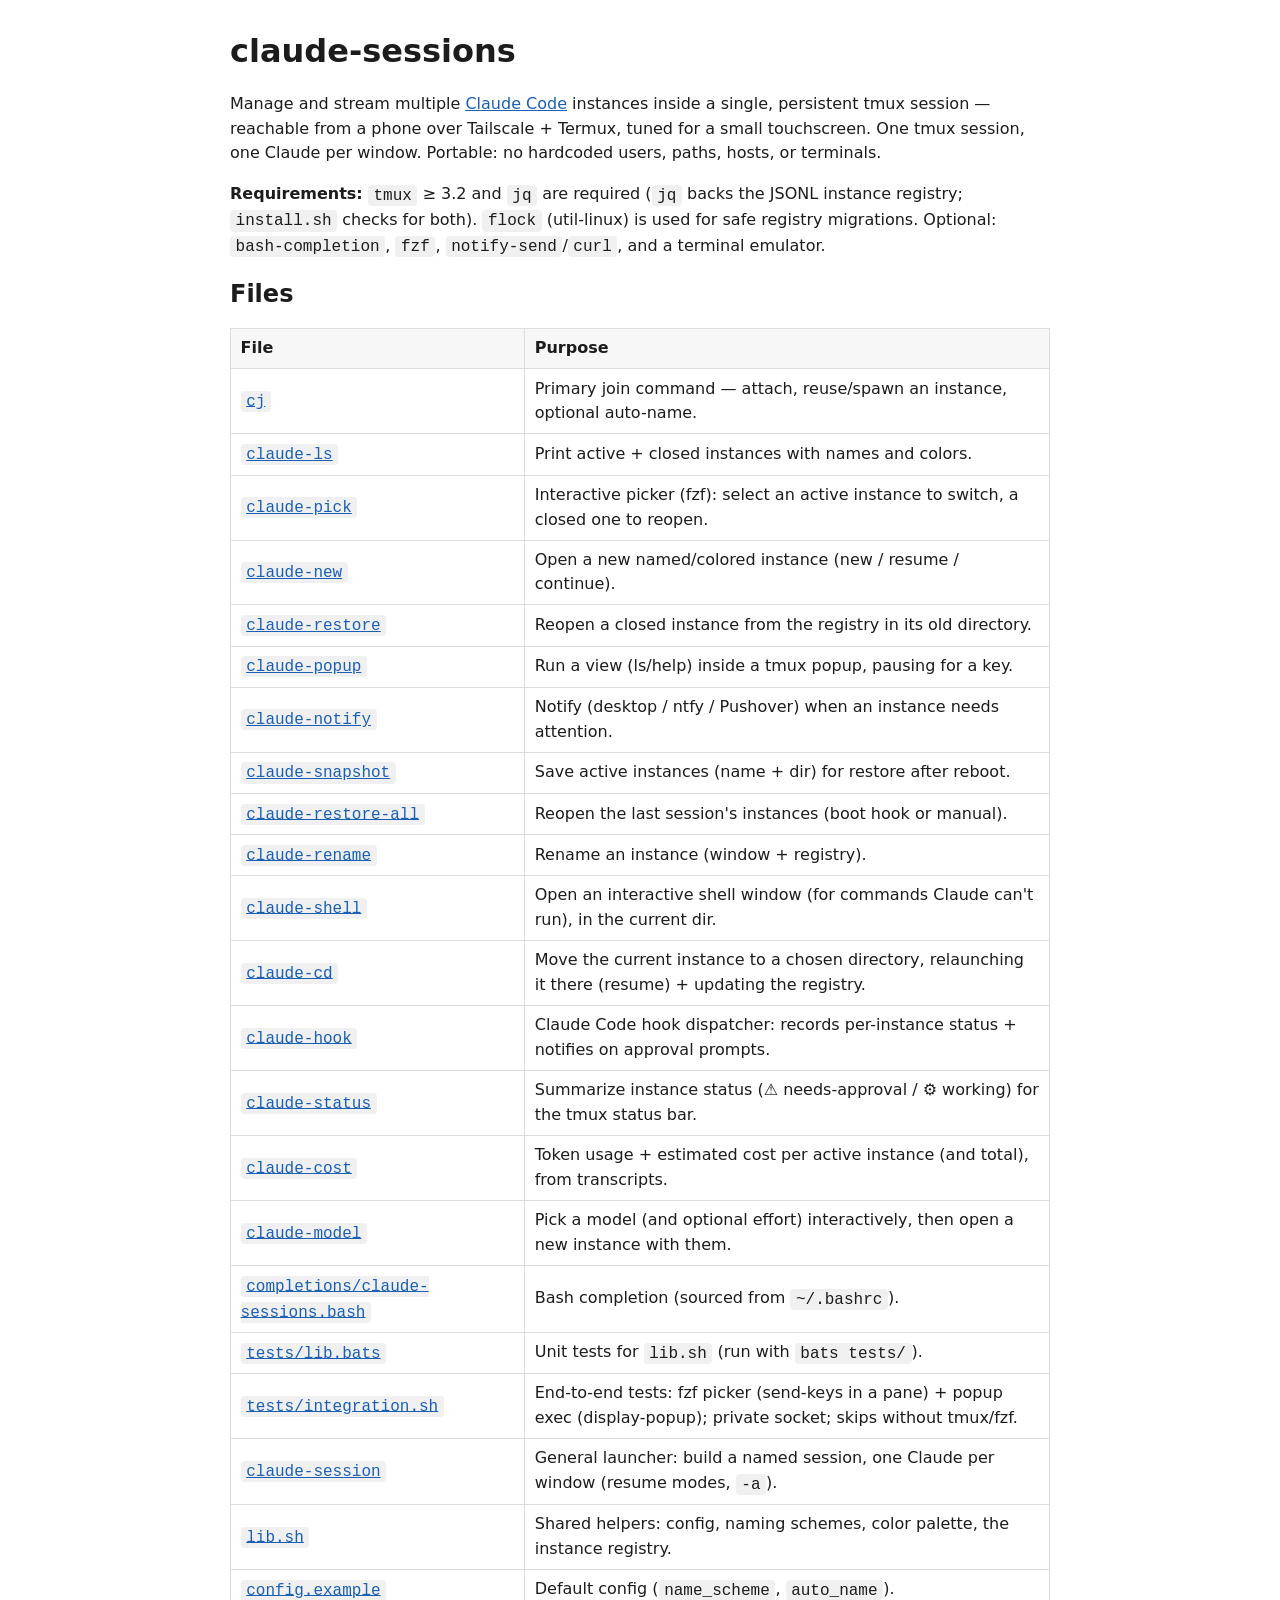
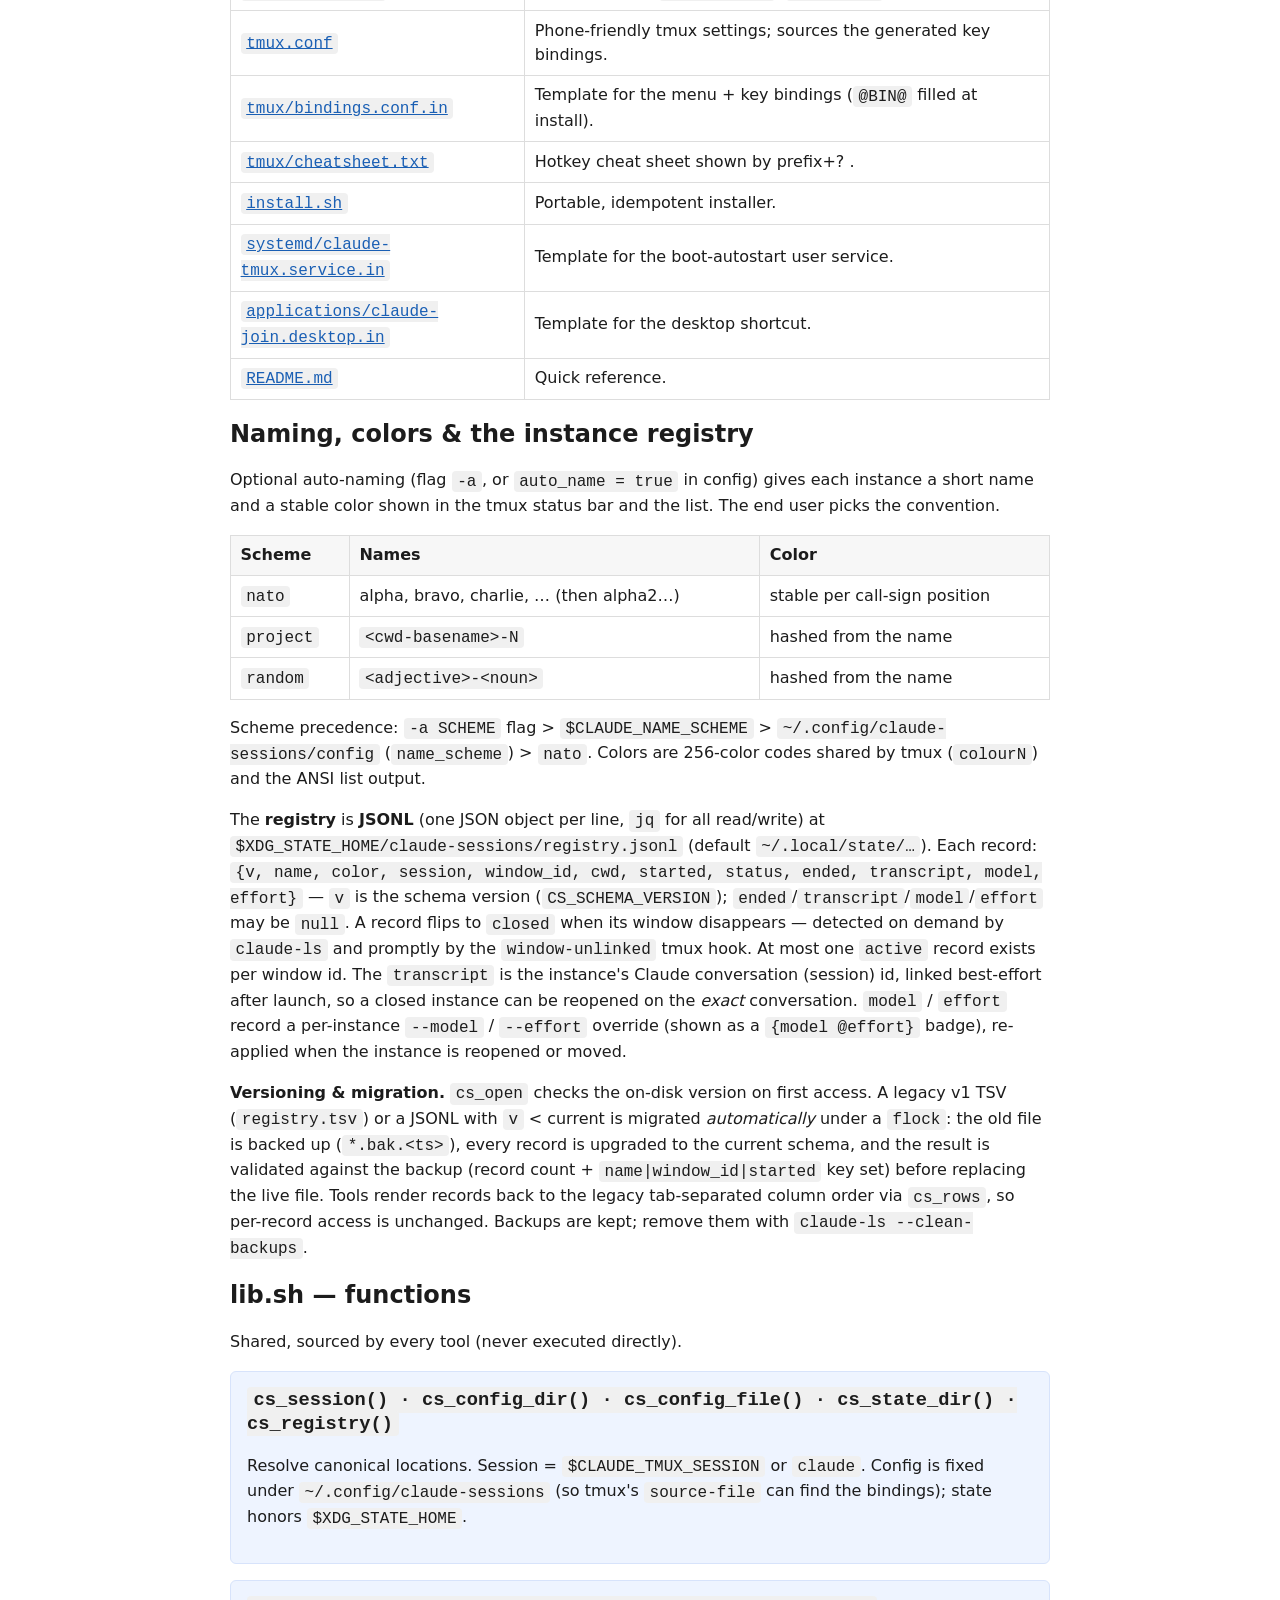
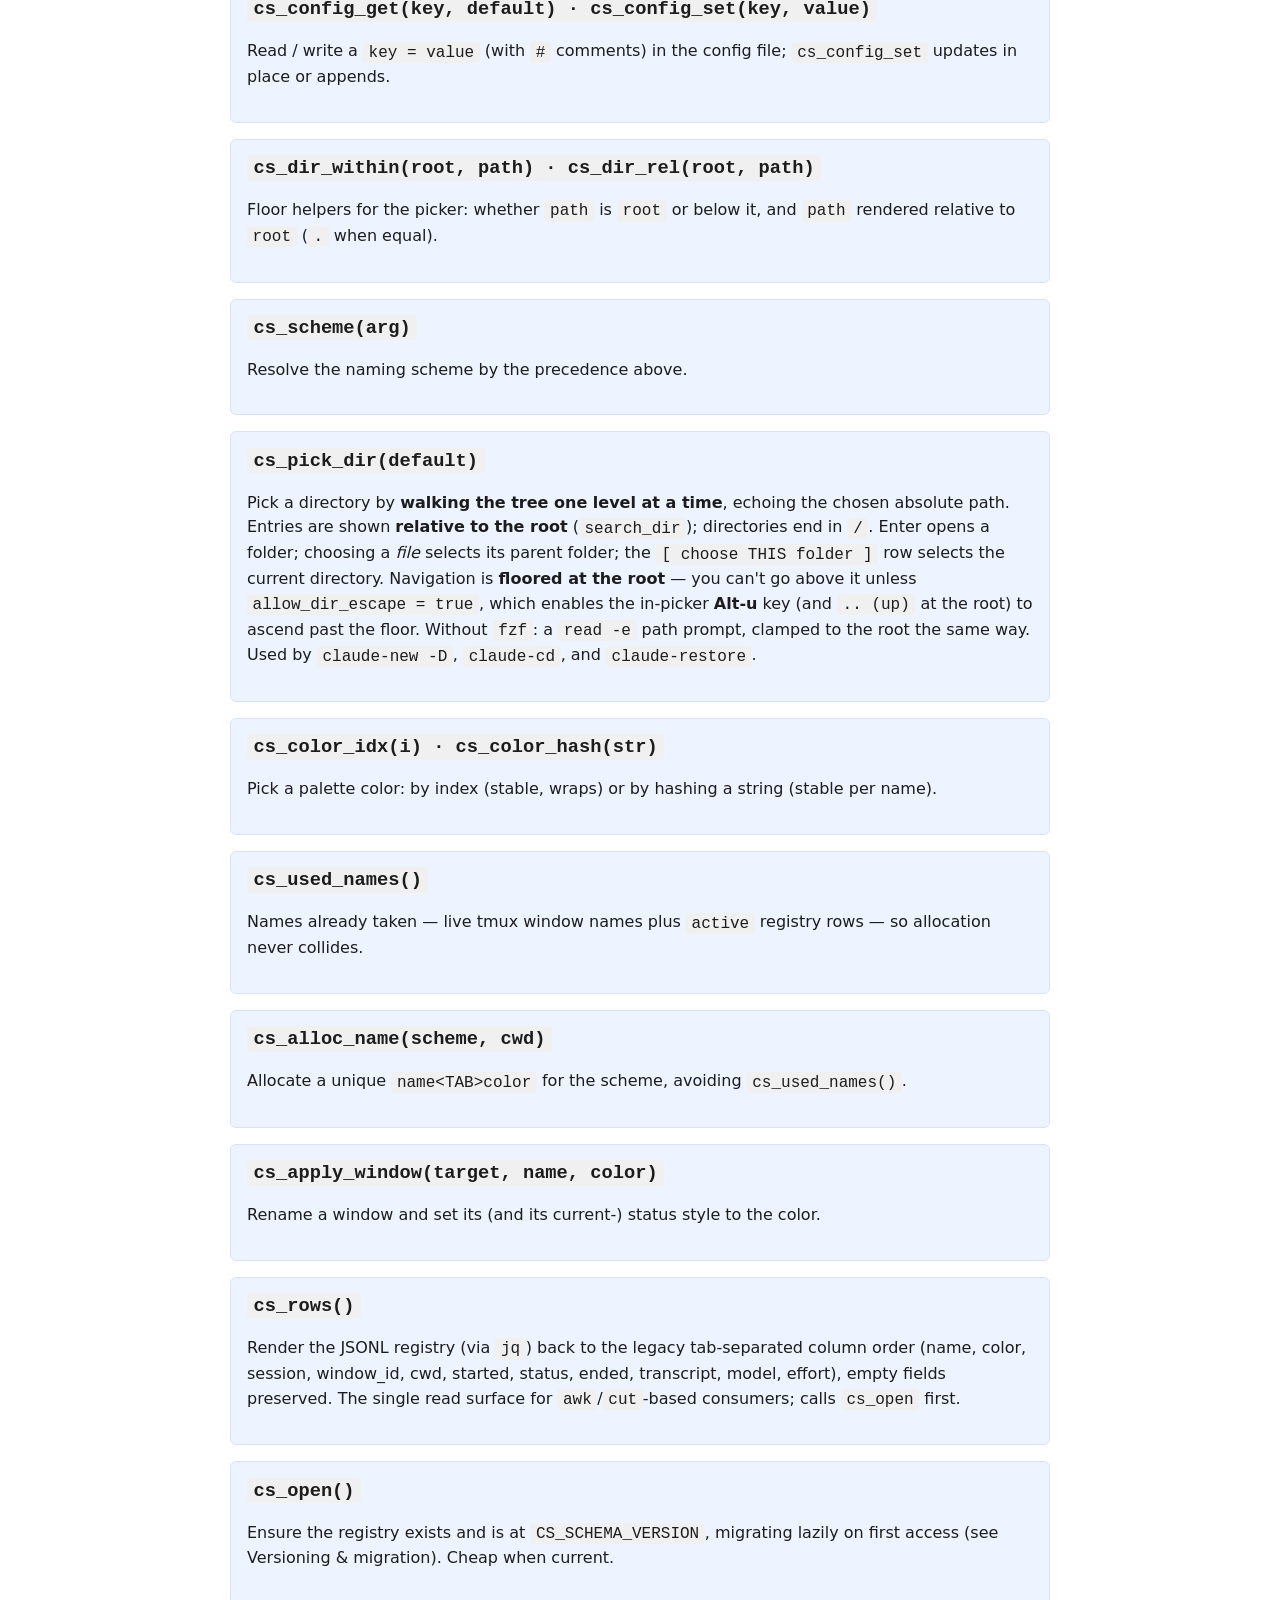
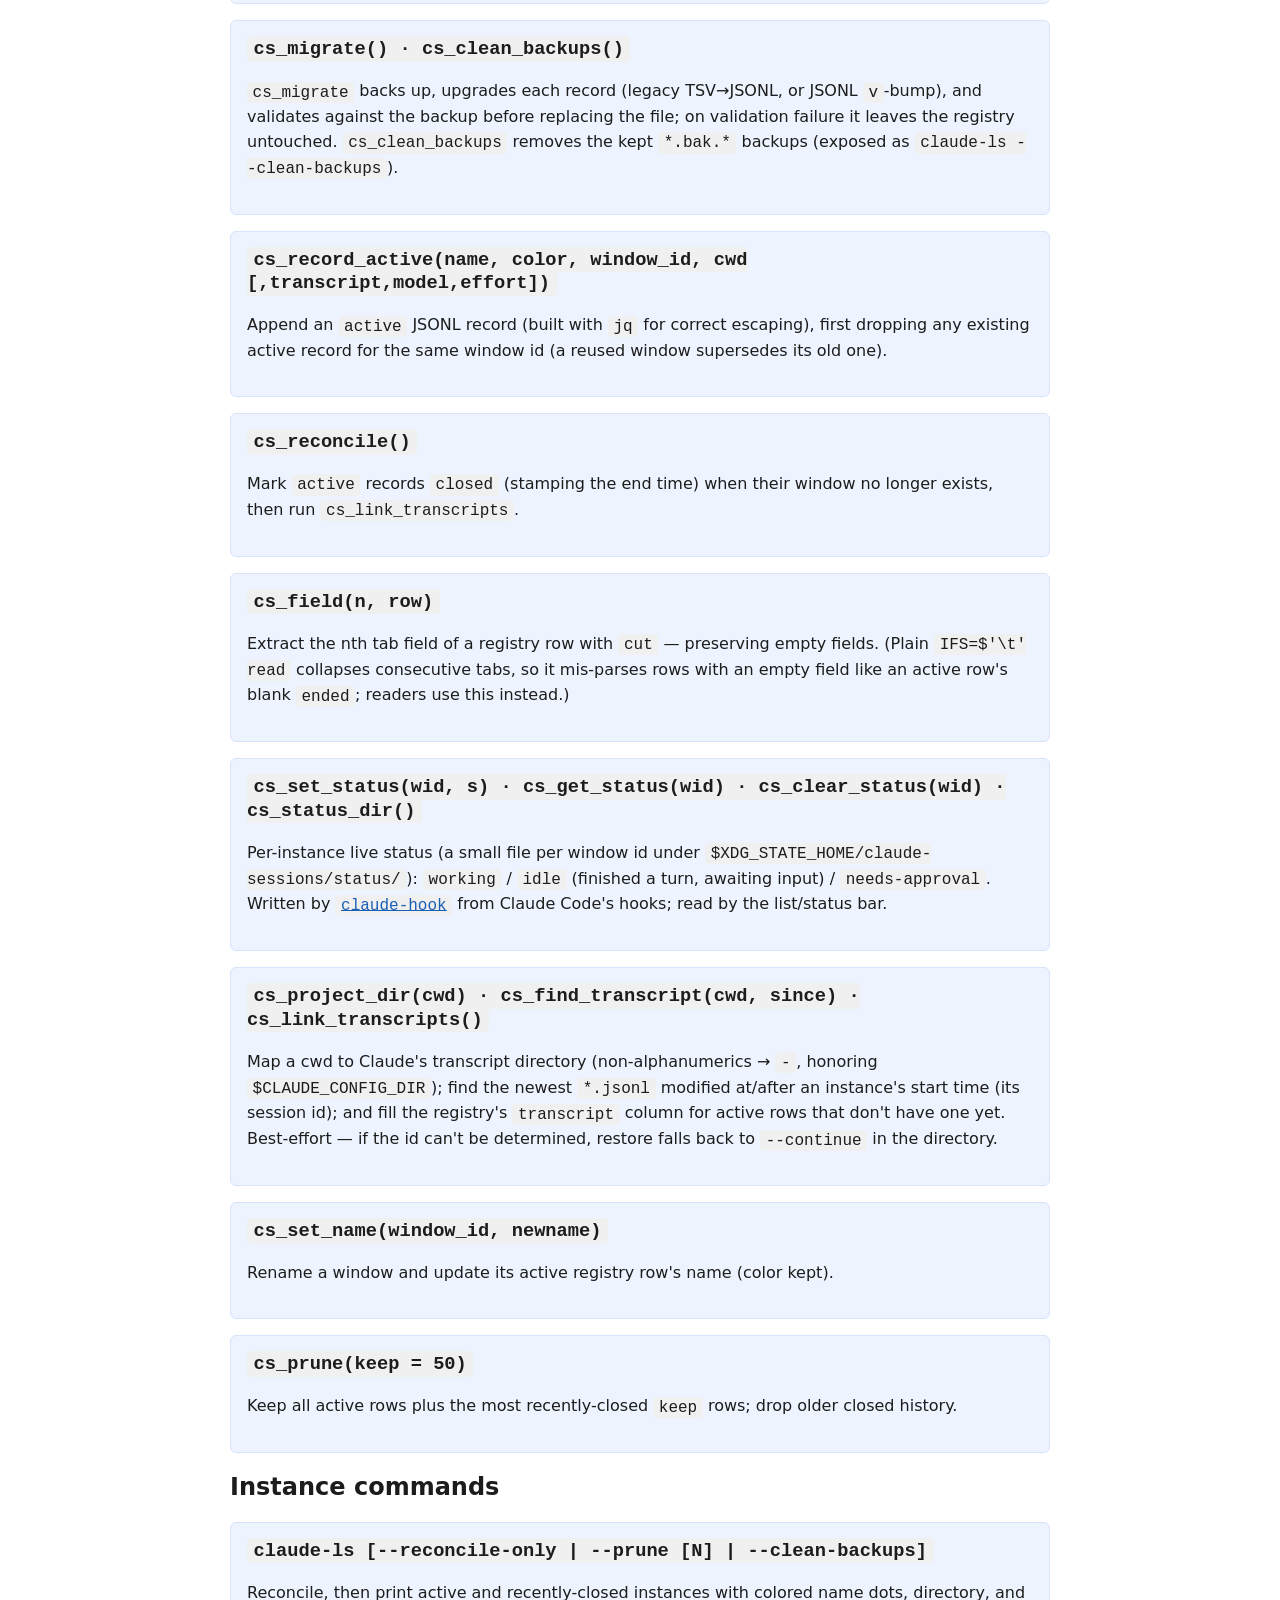
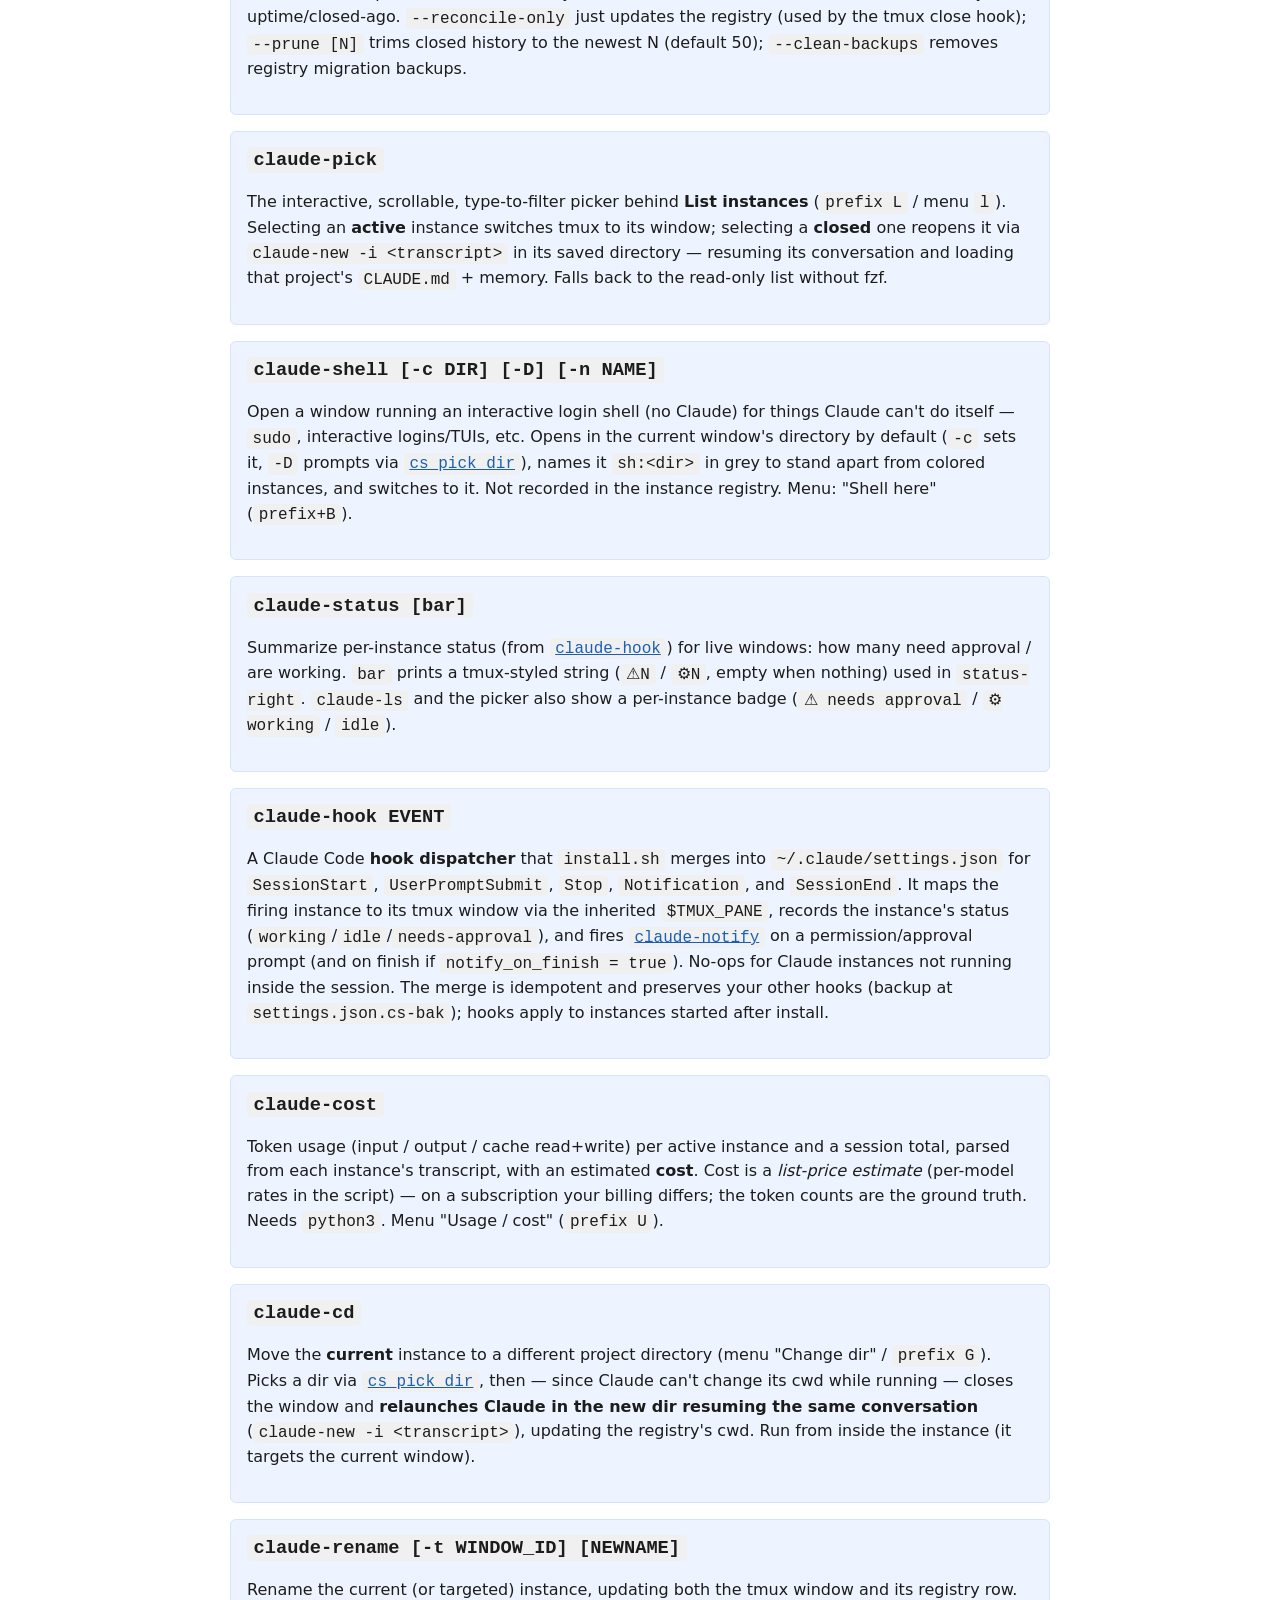
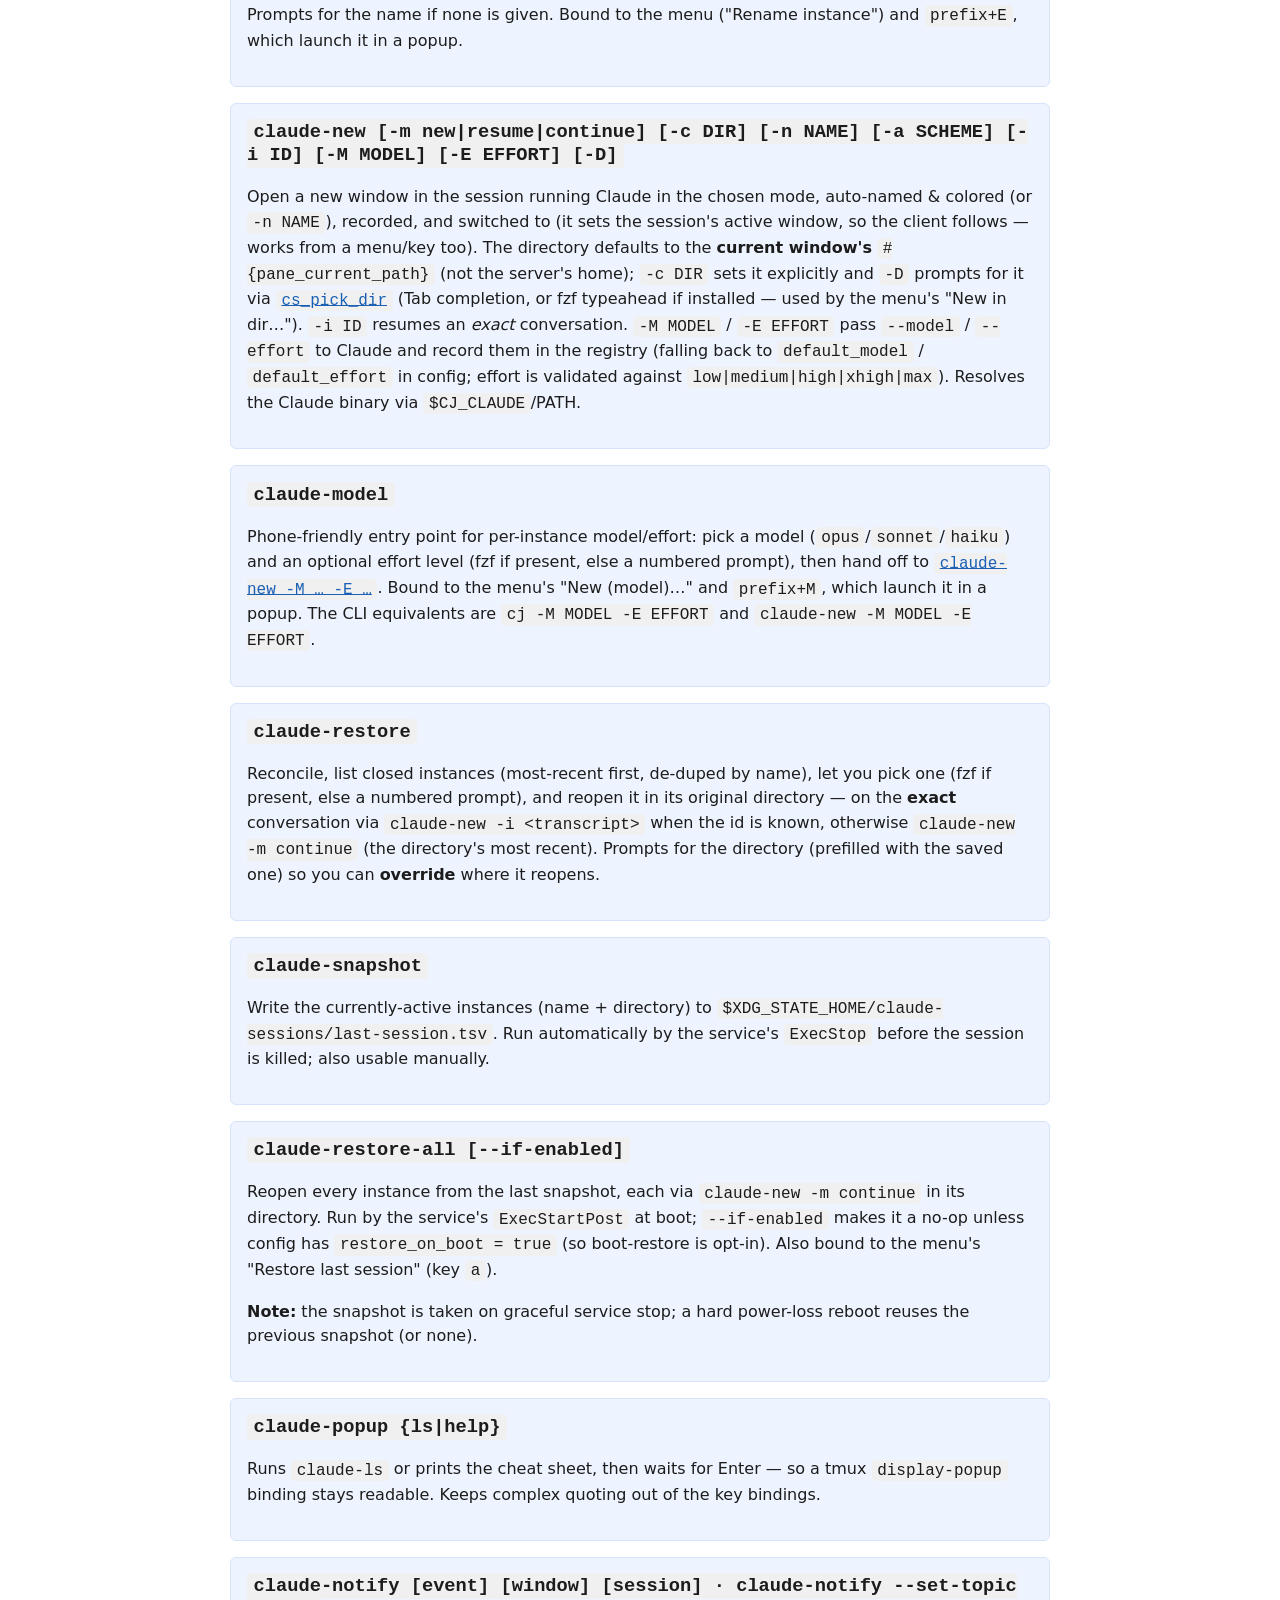
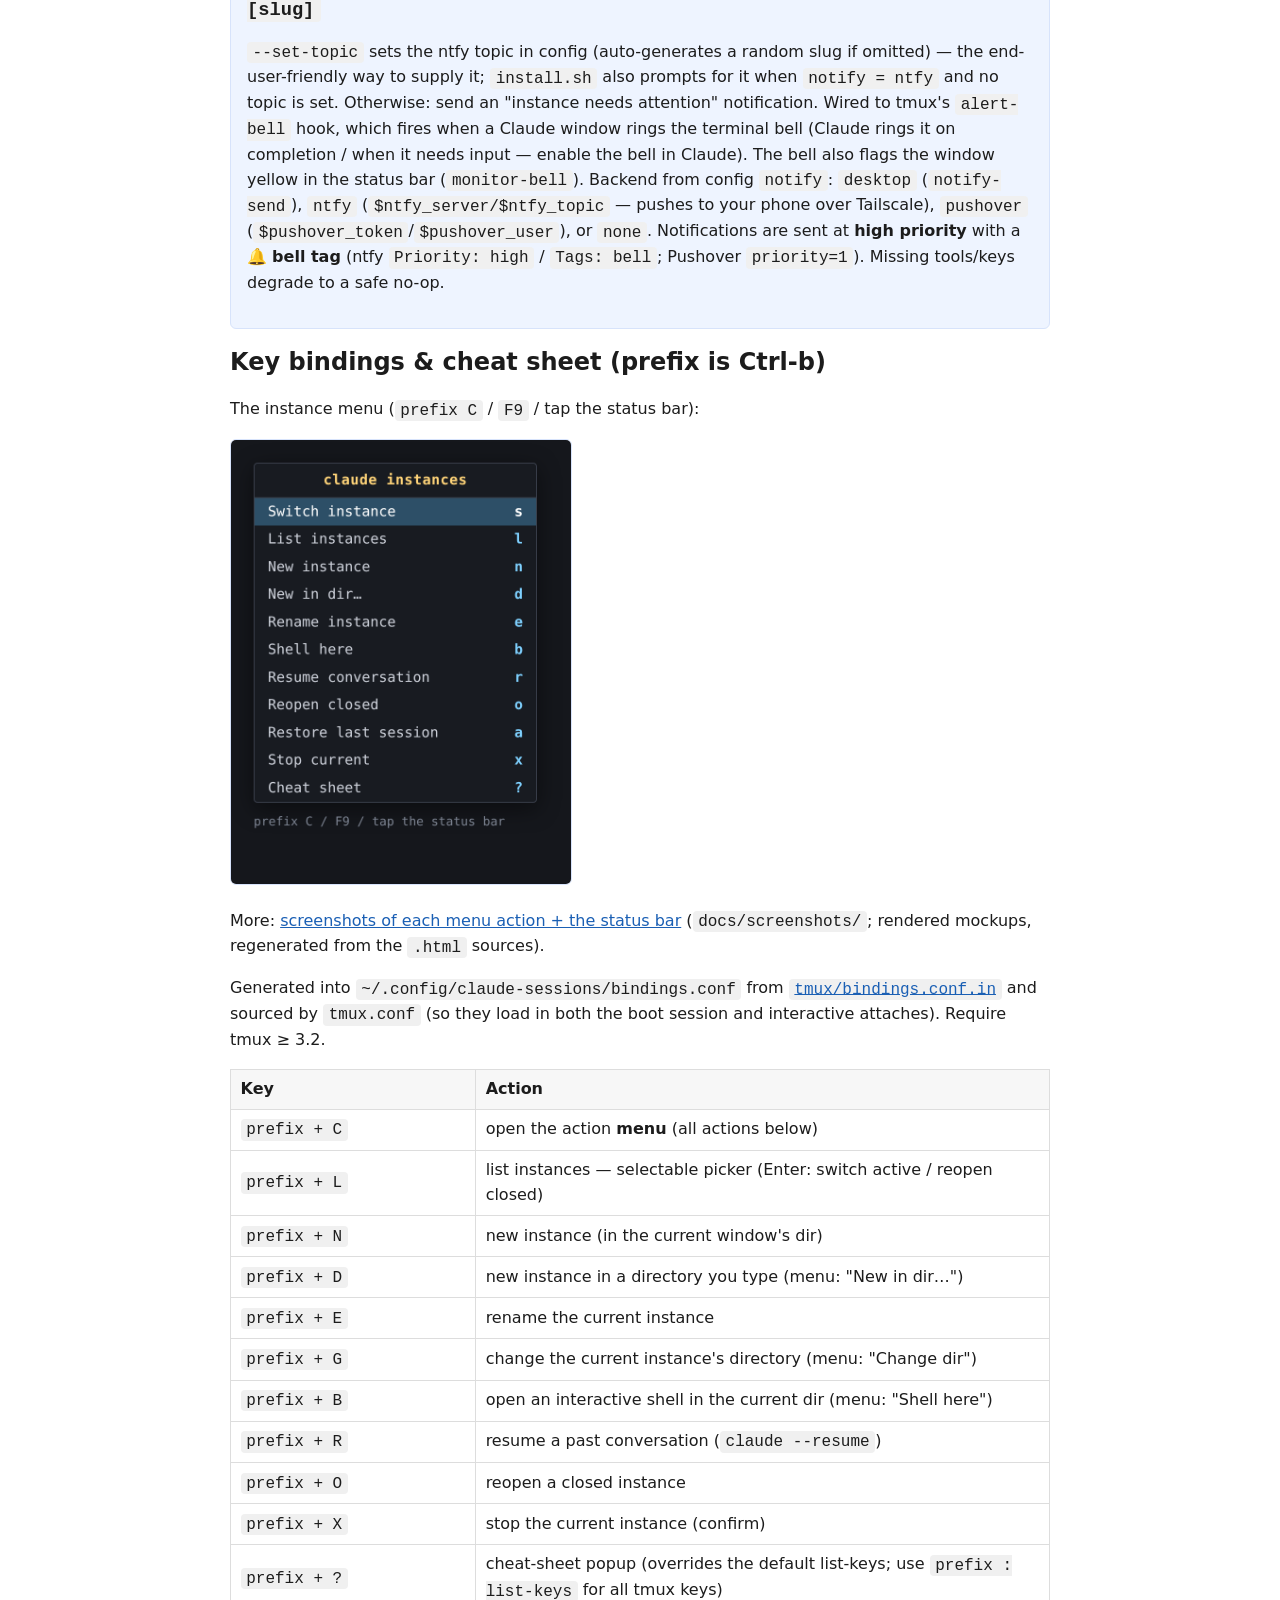
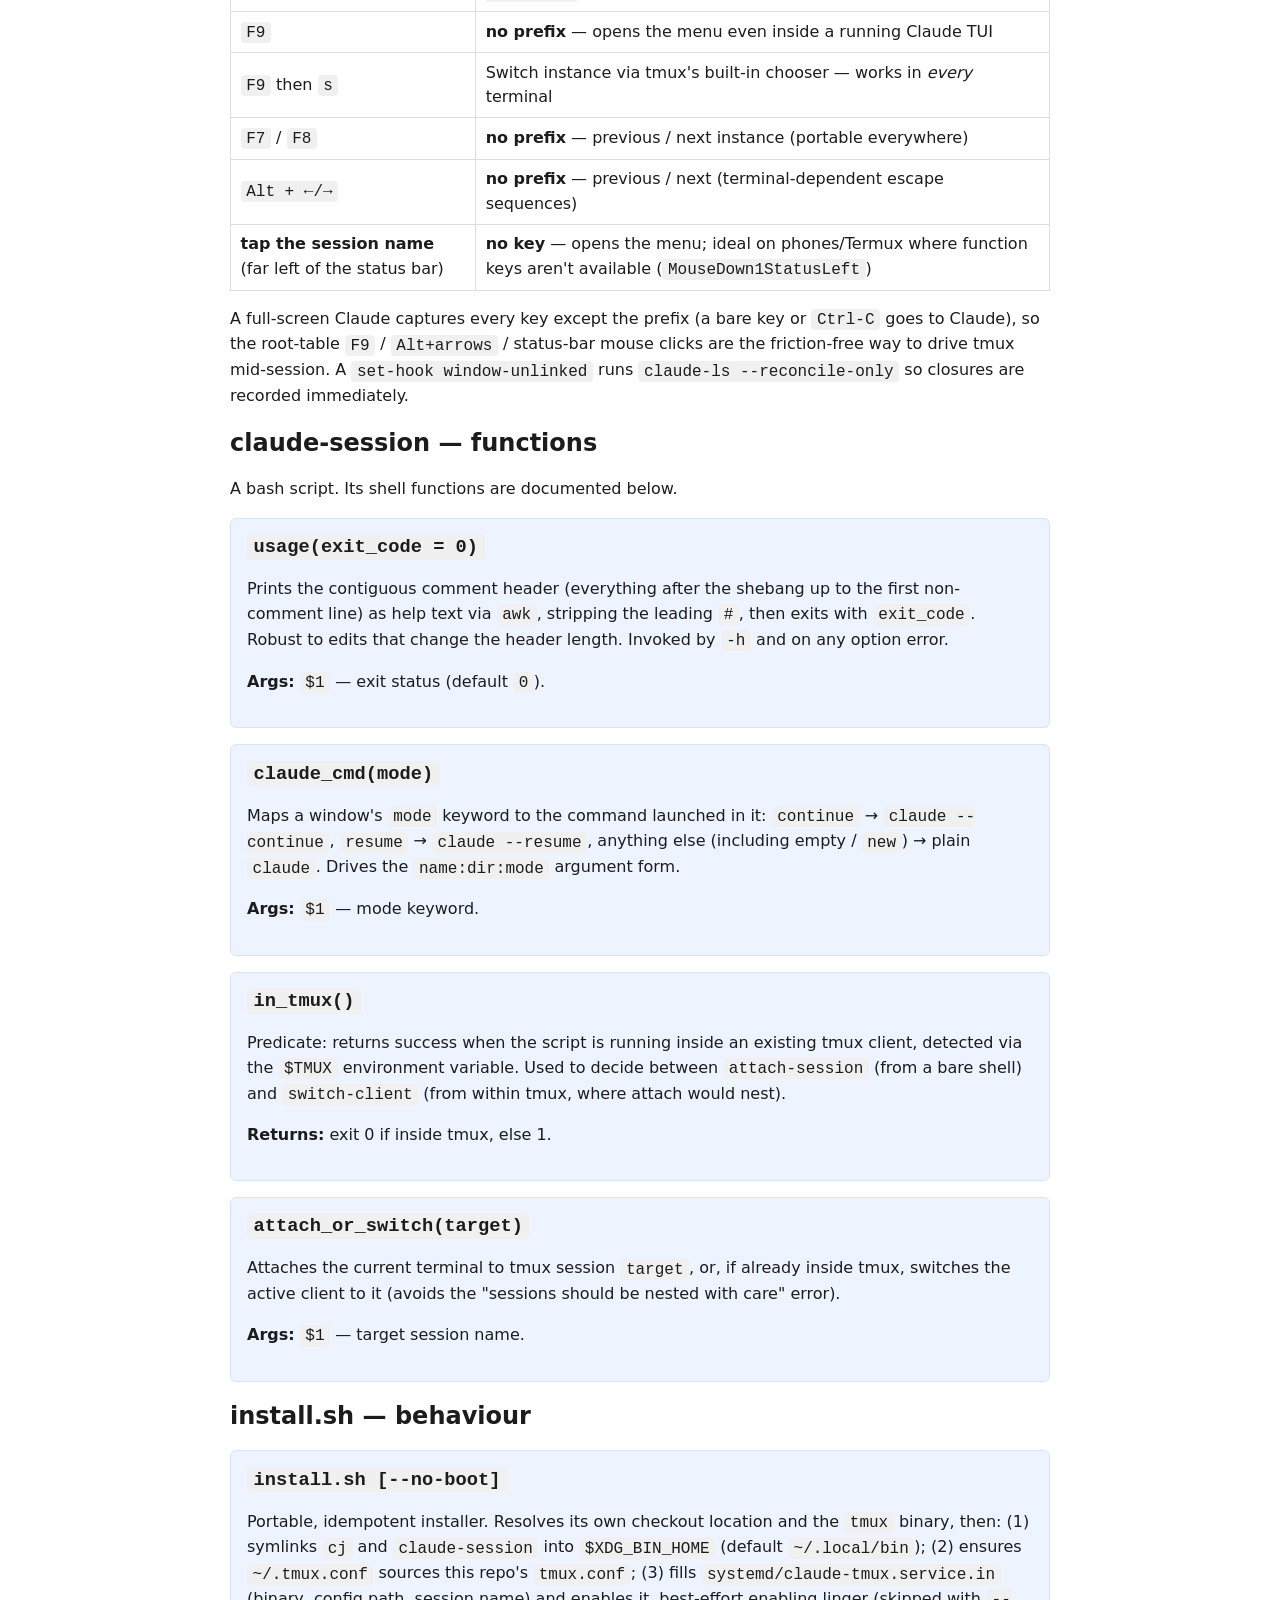
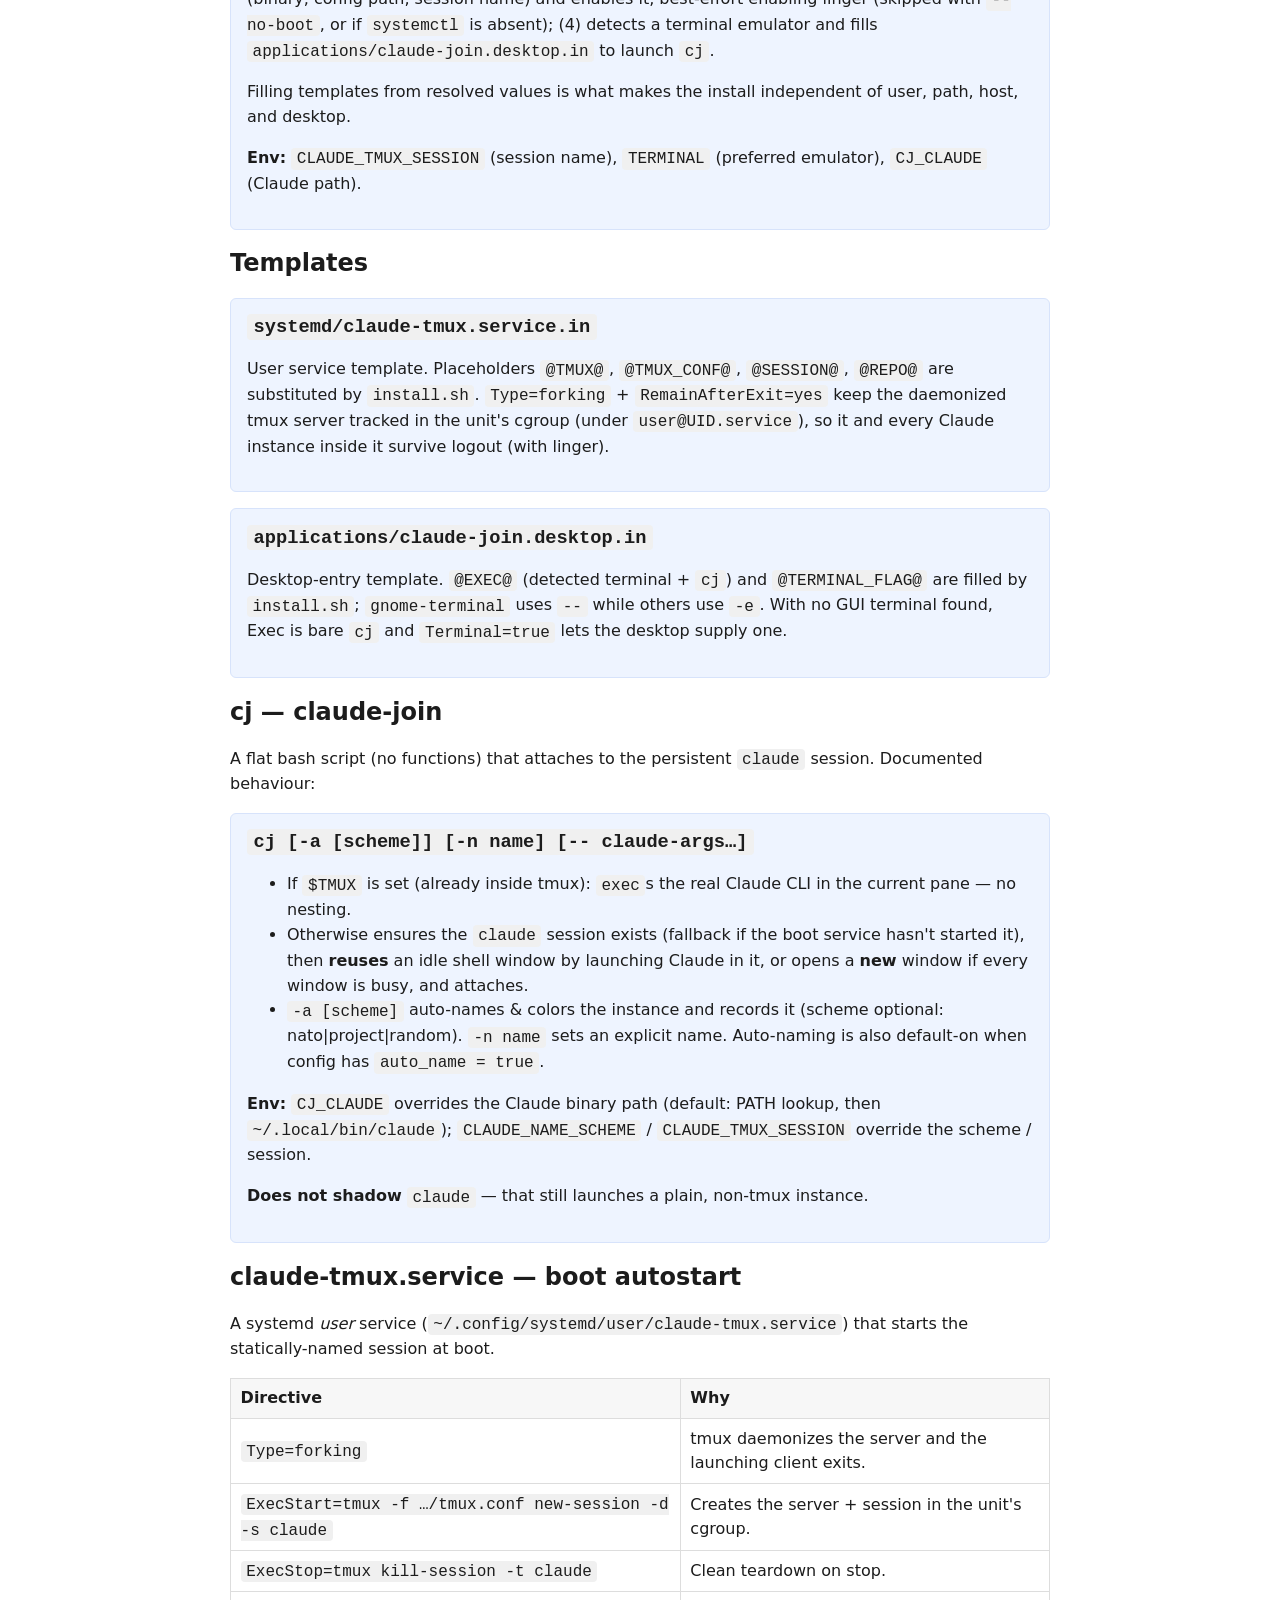
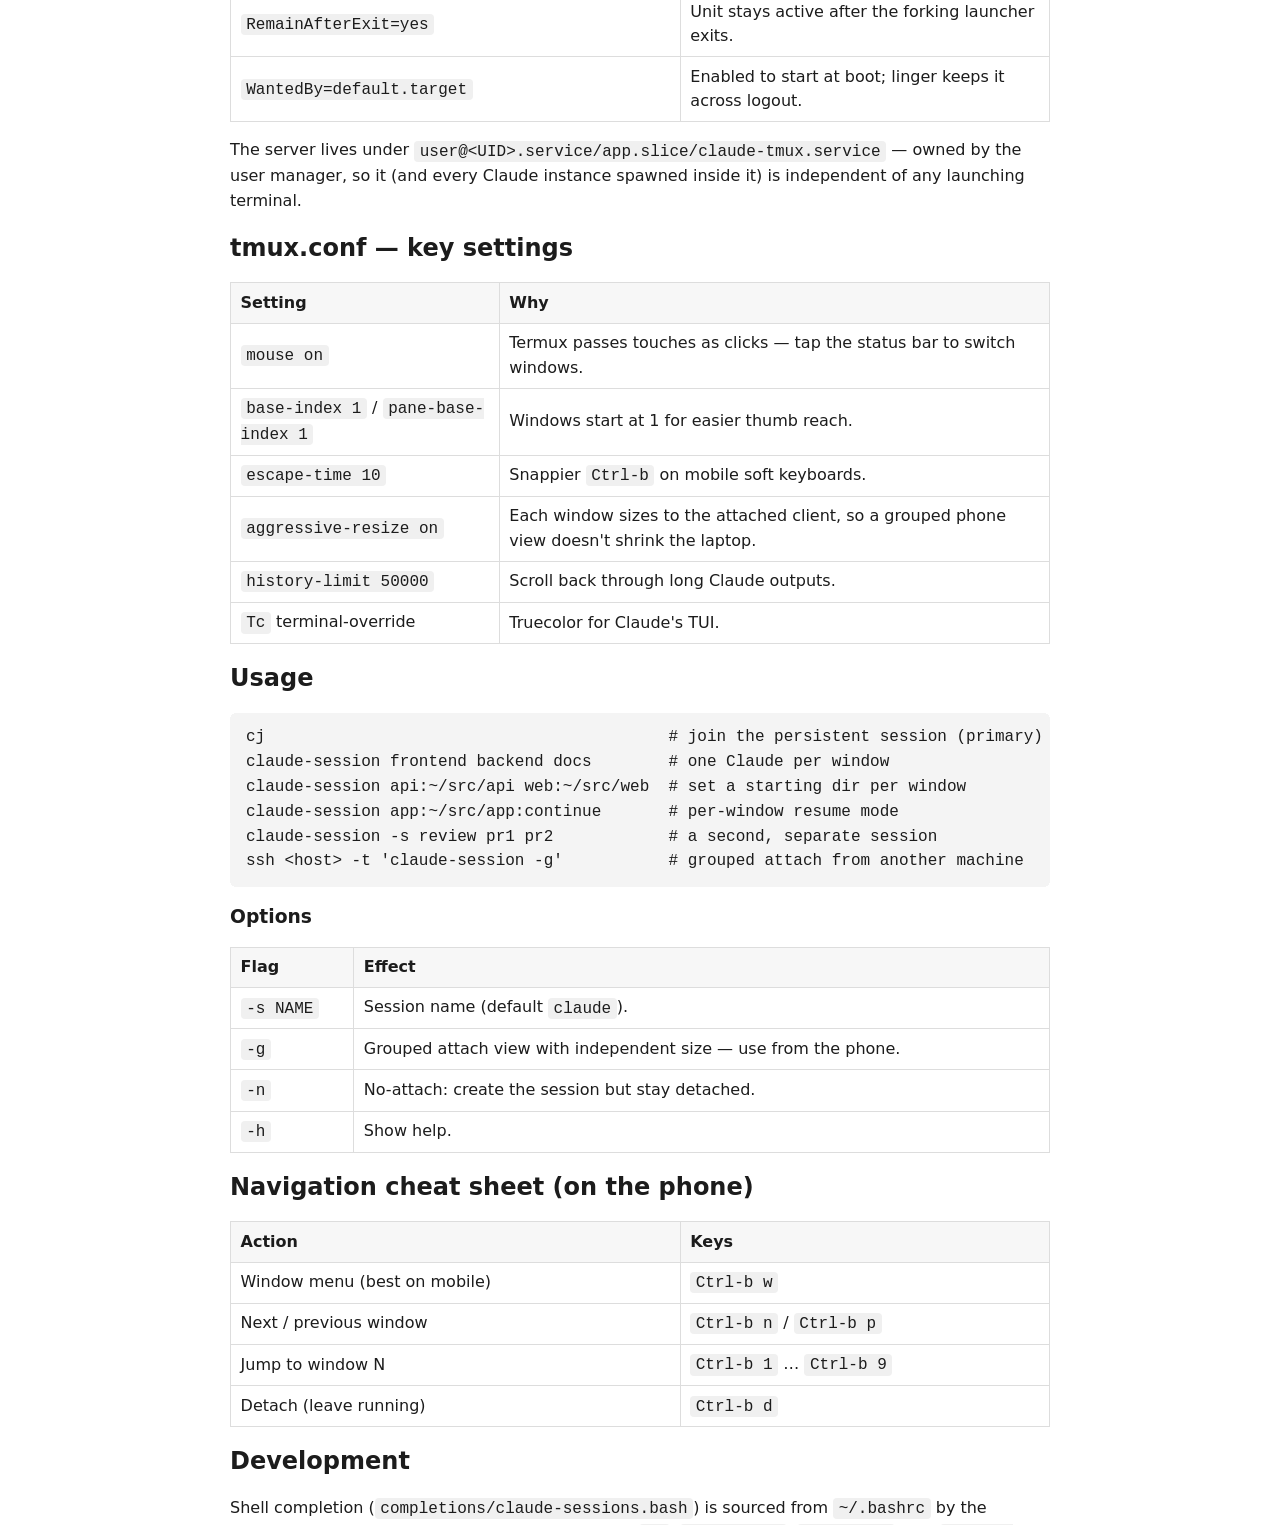
==== docs/index.html @ f37e6e3e "feat: user-supplied ntfy slug + traversal directory picker ntfy slug: - claude-notify --set-topic [s" ====
<!DOCTYPE html>
<html lang="en">
<head>
<meta charset="utf-8">
<meta name="viewport" content="width=device-width, initial-scale=1">
<title>tmux-session — docs</title>
<style>
  body { font: 16px/1.55 system-ui, sans-serif; max-width: 820px; margin: 2rem auto; padding: 0 1rem; color: #1c1c1c; }
  h1, h2, h3 { line-height: 1.2; }
  code, pre { font-family: ui-monospace, monospace; }
  pre { background: #f4f4f4; padding: .8rem 1rem; border-radius: 6px; overflow-x: auto; }
  code { background: #f0f0f0; padding: .1em .35em; border-radius: 4px; }
  table { border-collapse: collapse; width: 100%; margin: 1rem 0; }
  th, td { border: 1px solid #ddd; padding: .45rem .6rem; text-align: left; }
  th { background: #f7f7f7; }
  .sym { background: #eef4ff; padding: 1rem; border-radius: 6px; margin: 1rem 0; border: 1px solid #d7e3fb; }
  .sym h3 { margin-top: 0; }
  a { color: #1a5fb4; }
</style>
</head>
<body>
<h1>claude-sessions</h1>
<p>Manage and stream multiple <a href="https://claude.com/claude-code">Claude Code</a>
instances inside a single, persistent tmux session — reachable from a phone over
Tailscale + Termux, tuned for a small touchscreen. One tmux session, one Claude
per window. Portable: no hardcoded users, paths, hosts, or terminals.</p>
<p><strong>Requirements:</strong> <code>tmux</code> ≥ 3.2 and <code>jq</code> are
required (<code>jq</code> backs the JSONL instance registry; <code>install.sh</code>
checks for both). <code>flock</code> (util-linux) is used for safe registry
migrations. Optional: <code>bash-completion</code>, <code>fzf</code>,
<code>notify-send</code>/<code>curl</code>, and a terminal emulator.</p>

<h2>Files</h2>
<table>
  <tr><th>File</th><th>Purpose</th></tr>
  <tr><td><a href="../cj"><code>cj</code></a></td><td>Primary join command — attach, reuse/spawn an instance, optional auto-name.</td></tr>
  <tr><td><a href="../claude-ls"><code>claude-ls</code></a></td><td>Print active + closed instances with names and colors.</td></tr>
  <tr><td><a href="../claude-pick"><code>claude-pick</code></a></td><td>Interactive picker (fzf): select an active instance to switch, a closed one to reopen.</td></tr>
  <tr><td><a href="../claude-new"><code>claude-new</code></a></td><td>Open a new named/colored instance (new / resume / continue).</td></tr>
  <tr><td><a href="../claude-restore"><code>claude-restore</code></a></td><td>Reopen a closed instance from the registry in its old directory.</td></tr>
  <tr><td><a href="../claude-popup"><code>claude-popup</code></a></td><td>Run a view (ls/help) inside a tmux popup, pausing for a key.</td></tr>
  <tr><td><a href="../claude-notify"><code>claude-notify</code></a></td><td>Notify (desktop / ntfy / Pushover) when an instance needs attention.</td></tr>
  <tr><td><a href="../claude-snapshot"><code>claude-snapshot</code></a></td><td>Save active instances (name + dir) for restore after reboot.</td></tr>
  <tr><td><a href="../claude-restore-all"><code>claude-restore-all</code></a></td><td>Reopen the last session's instances (boot hook or manual).</td></tr>
  <tr><td><a href="../claude-rename"><code>claude-rename</code></a></td><td>Rename an instance (window + registry).</td></tr>
  <tr><td><a href="../claude-shell"><code>claude-shell</code></a></td><td>Open an interactive shell window (for commands Claude can't run), in the current dir.</td></tr>
  <tr><td><a href="../claude-cd"><code>claude-cd</code></a></td><td>Move the current instance to a chosen directory, relaunching it there (resume) + updating the registry.</td></tr>
  <tr><td><a href="../claude-hook"><code>claude-hook</code></a></td><td>Claude Code hook dispatcher: records per-instance status + notifies on approval prompts.</td></tr>
  <tr><td><a href="../claude-status"><code>claude-status</code></a></td><td>Summarize instance status (⚠ needs-approval / ⚙ working) for the tmux status bar.</td></tr>
  <tr><td><a href="../claude-cost"><code>claude-cost</code></a></td><td>Token usage + estimated cost per active instance (and total), from transcripts.</td></tr>
  <tr><td><a href="../claude-model"><code>claude-model</code></a></td><td>Pick a model (and optional effort) interactively, then open a new instance with them.</td></tr>
  <tr><td><a href="../completions/claude-sessions.bash"><code>completions/claude-sessions.bash</code></a></td><td>Bash completion (sourced from <code>~/.bashrc</code>).</td></tr>
  <tr><td><a href="../tests/lib.bats"><code>tests/lib.bats</code></a></td><td>Unit tests for <code>lib.sh</code> (run with <code>bats tests/</code>).</td></tr>
  <tr><td><a href="../tests/integration.sh"><code>tests/integration.sh</code></a></td><td>End-to-end tests: fzf picker (send-keys in a pane) + popup exec (display-popup); private socket; skips without tmux/fzf.</td></tr>
  <tr><td><a href="../claude-session"><code>claude-session</code></a></td><td>General launcher: build a named session, one Claude per window (resume modes, <code>-a</code>).</td></tr>
  <tr><td><a href="../lib.sh"><code>lib.sh</code></a></td><td>Shared helpers: config, naming schemes, color palette, the instance registry.</td></tr>
  <tr><td><a href="../config.example"><code>config.example</code></a></td><td>Default config (<code>name_scheme</code>, <code>auto_name</code>).</td></tr>
  <tr><td><a href="../tmux.conf"><code>tmux.conf</code></a></td><td>Phone-friendly tmux settings; sources the generated key bindings.</td></tr>
  <tr><td><a href="../tmux/bindings.conf.in"><code>tmux/bindings.conf.in</code></a></td><td>Template for the menu + key bindings (<code>@BIN@</code> filled at install).</td></tr>
  <tr><td><a href="../tmux/cheatsheet.txt"><code>tmux/cheatsheet.txt</code></a></td><td>Hotkey cheat sheet shown by prefix+? .</td></tr>
  <tr><td><a href="../install.sh"><code>install.sh</code></a></td><td>Portable, idempotent installer.</td></tr>
  <tr><td><a href="../systemd/claude-tmux.service.in"><code>systemd/claude-tmux.service.in</code></a></td><td>Template for the boot-autostart user service.</td></tr>
  <tr><td><a href="../applications/claude-join.desktop.in"><code>applications/claude-join.desktop.in</code></a></td><td>Template for the desktop shortcut.</td></tr>
  <tr><td><a href="../README.md"><code>README.md</code></a></td><td>Quick reference.</td></tr>
</table>

<h2>Naming, colors &amp; the instance registry</h2>
<p>Optional auto-naming (flag <code>-a</code>, or <code>auto_name = true</code> in
config) gives each instance a short name and a stable color shown in the tmux
status bar and the list. The end user picks the convention.</p>
<table>
  <tr><th>Scheme</th><th>Names</th><th>Color</th></tr>
  <tr><td><code>nato</code></td><td>alpha, bravo, charlie, … (then alpha2…)</td><td>stable per call-sign position</td></tr>
  <tr><td><code>project</code></td><td><code>&lt;cwd-basename&gt;-N</code></td><td>hashed from the name</td></tr>
  <tr><td><code>random</code></td><td><code>&lt;adjective&gt;-&lt;noun&gt;</code></td><td>hashed from the name</td></tr>
</table>
<p>Scheme precedence: <code>-a SCHEME</code> flag &gt; <code>$CLAUDE_NAME_SCHEME</code>
&gt; <code>~/.config/claude-sessions/config</code> (<code>name_scheme</code>) &gt;
<code>nato</code>. Colors are 256-color codes shared by tmux (<code>colourN</code>)
and the ANSI list output.</p>
<p>The <strong>registry</strong> is <strong>JSONL</strong> (one JSON object per
line, <code>jq</code> for all read/write) at
<code>$XDG_STATE_HOME/claude-sessions/registry.jsonl</code> (default
<code>~/.local/state/…</code>). Each record:
<code>{v, name, color, session, window_id, cwd, started, status, ended, transcript, model, effort}</code>
— <code>v</code> is the schema version (<code>CS_SCHEMA_VERSION</code>);
<code>ended</code>/<code>transcript</code>/<code>model</code>/<code>effort</code>
may be <code>null</code>. A record flips to <code>closed</code> when its window
disappears — detected on demand by <code>claude-ls</code> and promptly by the
<code>window-unlinked</code> tmux hook. At most one <code>active</code> record
exists per window id. The <code>transcript</code> is the instance's Claude
conversation (session) id, linked best-effort after launch, so a closed instance
can be reopened on the <em>exact</em> conversation. <code>model</code> /
<code>effort</code> record a per-instance <code>--model</code> /
<code>--effort</code> override (shown as a <code>{model&nbsp;@effort}</code>
badge), re-applied when the instance is reopened or moved.</p>
<p><strong>Versioning &amp; migration.</strong> <code>cs_open</code> checks the
on-disk version on first access. A legacy v1 TSV (<code>registry.tsv</code>) or a
JSONL with <code>v</code> &lt; current is migrated <em>automatically</em> under a
<code>flock</code>: the old file is backed up (<code>*.bak.&lt;ts&gt;</code>),
every record is upgraded to the current schema, and the result is validated
against the backup (record count + <code>name|window_id|started</code> key set)
before replacing the live file. Tools render records back to the legacy
tab-separated column order via <code>cs_rows</code>, so per-record access is
unchanged. Backups are kept; remove them with <code>claude-ls --clean-backups</code>.</p>

<h2>lib.sh — functions</h2>
<p>Shared, sourced by every tool (never executed directly).</p>
<div class="sym"><h3 id="cs-paths"><code>cs_session() · cs_config_dir() · cs_config_file() · cs_state_dir() · cs_registry()</code></h3>
<p>Resolve canonical locations. Session = <code>$CLAUDE_TMUX_SESSION</code> or
<code>claude</code>. Config is fixed under <code>~/.config/claude-sessions</code>
(so tmux's <code>source-file</code> can find the bindings); state honors
<code>$XDG_STATE_HOME</code>.</p></div>
<div class="sym"><h3 id="cs-config"><code>cs_config_get(key, default) · cs_config_set(key, value)</code></h3>
<p>Read / write a <code>key = value</code> (with <code>#</code> comments) in the
config file; <code>cs_config_set</code> updates in place or appends.</p></div>
<div class="sym"><h3 id="cs-dirhelp"><code>cs_dir_within(root, path) · cs_dir_rel(root, path)</code></h3>
<p>Floor helpers for the picker: whether <code>path</code> is <code>root</code> or
below it, and <code>path</code> rendered relative to <code>root</code>
(<code>.</code> when equal).</p></div>
<div class="sym"><h3 id="cs-scheme"><code>cs_scheme(arg)</code></h3>
<p>Resolve the naming scheme by the precedence above.</p></div>
<div class="sym"><h3 id="cs-pickdir"><code>cs_pick_dir(default)</code></h3>
<p>Pick a directory by <strong>walking the tree one level at a time</strong>,
echoing the chosen absolute path. Entries are shown <strong>relative to the
root</strong> (<code>search_dir</code>); directories end in <code>/</code>.
Enter opens a folder; choosing a <em>file</em> selects its parent folder; the
<code>[ choose THIS folder ]</code> row selects the current directory. Navigation
is <strong>floored at the root</strong> — you can't go above it unless
<code>allow_dir_escape = true</code>, which enables the in-picker <strong>Alt-u</strong>
key (and <code>.. (up)</code> at the root) to ascend past the floor. Without
<code>fzf</code>: a <code>read -e</code> path prompt, clamped to the root the
same way. Used by <code>claude-new -D</code>, <code>claude-cd</code>, and
<code>claude-restore</code>.</p></div>
<div class="sym"><h3 id="cs-color"><code>cs_color_idx(i) · cs_color_hash(str)</code></h3>
<p>Pick a palette color: by index (stable, wraps) or by hashing a string
(stable per name).</p></div>
<div class="sym"><h3 id="cs-used"><code>cs_used_names()</code></h3>
<p>Names already taken — live tmux window names plus <code>active</code> registry
rows — so allocation never collides.</p></div>
<div class="sym"><h3 id="cs-alloc"><code>cs_alloc_name(scheme, cwd)</code></h3>
<p>Allocate a unique <code>name&lt;TAB&gt;color</code> for the scheme, avoiding
<code>cs_used_names()</code>.</p></div>
<div class="sym"><h3 id="cs-apply"><code>cs_apply_window(target, name, color)</code></h3>
<p>Rename a window and set its (and its current-) status style to the color.</p></div>
<div class="sym"><h3 id="cs-rows"><code>cs_rows()</code></h3>
<p>Render the JSONL registry (via <code>jq</code>) back to the legacy
tab-separated column order (name, color, session, window_id, cwd, started,
status, ended, transcript, model, effort), empty fields preserved. The single
read surface for <code>awk</code>/<code>cut</code>-based consumers; calls
<code>cs_open</code> first.</p></div>
<div class="sym"><h3 id="cs-open"><code>cs_open()</code></h3>
<p>Ensure the registry exists and is at <code>CS_SCHEMA_VERSION</code>, migrating
lazily on first access (see Versioning &amp; migration). Cheap when current.</p></div>
<div class="sym"><h3 id="cs-migrate"><code>cs_migrate() · cs_clean_backups()</code></h3>
<p><code>cs_migrate</code> backs up, upgrades each record (legacy TSV→JSONL, or
JSONL <code>v</code>-bump), and validates against the backup before replacing the
file; on validation failure it leaves the registry untouched.
<code>cs_clean_backups</code> removes the kept <code>*.bak.*</code> backups
(exposed as <code>claude-ls --clean-backups</code>).</p></div>
<div class="sym"><h3 id="cs-record"><code>cs_record_active(name, color, window_id, cwd [,transcript,model,effort])</code></h3>
<p>Append an <code>active</code> JSONL record (built with <code>jq</code> for
correct escaping), first dropping any existing active record for the same window
id (a reused window supersedes its old one).</p></div>
<div class="sym"><h3 id="cs-reconcile"><code>cs_reconcile()</code></h3>
<p>Mark <code>active</code> records <code>closed</code> (stamping the end time)
when their window no longer exists, then run <code>cs_link_transcripts</code>.</p></div>
<div class="sym"><h3 id="cs-field"><code>cs_field(n, row)</code></h3>
<p>Extract the nth tab field of a registry row with <code>cut</code> — preserving
empty fields. (Plain <code>IFS=$'\t' read</code> collapses consecutive tabs, so it
mis-parses rows with an empty field like an active row's blank <code>ended</code>;
readers use this instead.)</p></div>
<div class="sym"><h3 id="cs-status"><code>cs_set_status(wid, s) · cs_get_status(wid) · cs_clear_status(wid) · cs_status_dir()</code></h3>
<p>Per-instance live status (a small file per window id under
<code>$XDG_STATE_HOME/claude-sessions/status/</code>): <code>working</code> /
<code>idle</code> (finished a turn, awaiting input) / <code>needs-approval</code>.
Written by <a href="#cmd-hook"><code>claude-hook</code></a> from Claude Code's
hooks; read by the list/status bar.</p></div>
<div class="sym"><h3 id="cs-project"><code>cs_project_dir(cwd) · cs_find_transcript(cwd, since) · cs_link_transcripts()</code></h3>
<p>Map a cwd to Claude's transcript directory (non-alphanumerics → <code>-</code>,
honoring <code>$CLAUDE_CONFIG_DIR</code>); find the newest <code>*.jsonl</code>
modified at/after an instance's start time (its session id); and fill the
registry's <code>transcript</code> column for active rows that don't have one yet.
Best-effort — if the id can't be determined, restore falls back to
<code>--continue</code> in the directory.</p></div>
<div class="sym"><h3 id="cs-setname"><code>cs_set_name(window_id, newname)</code></h3>
<p>Rename a window and update its active registry row's name (color kept).</p></div>
<div class="sym"><h3 id="cs-prune"><code>cs_prune(keep = 50)</code></h3>
<p>Keep all active rows plus the most recently-closed <code>keep</code> rows;
drop older closed history.</p></div>

<h2>Instance commands</h2>
<div class="sym"><h3 id="cmd-ls"><code>claude-ls [--reconcile-only | --prune [N] | --clean-backups]</code></h3>
<p>Reconcile, then print active and recently-closed instances with colored
name dots, directory, and uptime/closed-ago. <code>--reconcile-only</code> just
updates the registry (used by the tmux close hook); <code>--prune [N]</code>
trims closed history to the newest N (default 50);
<code>--clean-backups</code> removes registry migration backups.</p></div>
<div class="sym"><h3 id="cmd-pick"><code>claude-pick</code></h3>
<p>The interactive, scrollable, type-to-filter picker behind <strong>List
instances</strong> (<code>prefix L</code> / menu <code>l</code>). Selecting an
<strong>active</strong> instance switches tmux to its window; selecting a
<strong>closed</strong> one reopens it via <code>claude-new -i &lt;transcript&gt;</code>
in its saved directory — resuming its conversation and loading that project's
<code>CLAUDE.md</code> + memory. Falls back to the read-only list without fzf.</p></div>
<div class="sym"><h3 id="cmd-shell"><code>claude-shell [-c DIR] [-D] [-n NAME]</code></h3>
<p>Open a window running an interactive login shell (no Claude) for things Claude
can't do itself — <code>sudo</code>, interactive logins/TUIs, etc. Opens in the
current window's directory by default (<code>-c</code> sets it, <code>-D</code>
prompts via <a href="#cs-pickdir"><code>cs_pick_dir</code></a>), names it
<code>sh:&lt;dir&gt;</code> in grey to stand apart from colored instances, and
switches to it. Not recorded in the instance registry. Menu: "Shell here"
(<code>prefix+B</code>).</p></div>
<div class="sym"><h3 id="cmd-status"><code>claude-status [bar]</code></h3>
<p>Summarize per-instance status (from <a href="#cmd-hook"><code>claude-hook</code></a>)
for live windows: how many need approval / are working. <code>bar</code> prints a
tmux-styled string (<code>⚠N</code> / <code>⚙N</code>, empty when nothing) used in
<code>status-right</code>. <code>claude-ls</code> and the picker also show a
per-instance badge (<code>⚠ needs approval</code> / <code>⚙ working</code> /
<code>idle</code>).</p></div>
<div class="sym"><h3 id="cmd-hook"><code>claude-hook EVENT</code></h3>
<p>A Claude Code <strong>hook dispatcher</strong> that <code>install.sh</code> merges into
<code>~/.claude/settings.json</code> for <code>SessionStart</code>,
<code>UserPromptSubmit</code>, <code>Stop</code>, <code>Notification</code>, and
<code>SessionEnd</code>. It maps the firing instance to its tmux window via the
inherited <code>$TMUX_PANE</code>, records the instance's status
(<code>working</code>/<code>idle</code>/<code>needs-approval</code>), and fires
<a href="#cmd-notify"><code>claude-notify</code></a> on a permission/approval
prompt (and on finish if <code>notify_on_finish = true</code>). No-ops for Claude
instances not running inside the session. The merge is idempotent and preserves
your other hooks (backup at <code>settings.json.cs-bak</code>); hooks apply to
instances started after install.</p></div>
<div class="sym"><h3 id="cmd-cost"><code>claude-cost</code></h3>
<p>Token usage (input / output / cache read+write) per active instance and a
session total, parsed from each instance's transcript, with an estimated
<strong>cost</strong>. Cost is a <em>list-price estimate</em> (per-model rates in
the script) — on a subscription your billing differs; the token counts are the
ground truth. Needs <code>python3</code>. Menu "Usage / cost" (<code>prefix U</code>).</p></div>
<div class="sym"><h3 id="cmd-cd"><code>claude-cd</code></h3>
<p>Move the <strong>current</strong> instance to a different project directory
(menu "Change dir" / <code>prefix G</code>). Picks a dir via
<a href="#cs-pickdir"><code>cs_pick_dir</code></a>, then — since Claude can't
change its cwd while running — closes the window and <strong>relaunches Claude in
the new dir resuming the same conversation</strong> (<code>claude-new -i
&lt;transcript&gt;</code>), updating the registry's cwd. Run from inside the
instance (it targets the current window).</p></div>
<div class="sym"><h3 id="cmd-rename"><code>claude-rename [-t WINDOW_ID] [NEWNAME]</code></h3>
<p>Rename the current (or targeted) instance, updating both the tmux window and
its registry row. Prompts for the name if none is given. Bound to the menu
("Rename instance") and <code>prefix+E</code>, which launch it in a popup.</p></div>
<div class="sym"><h3 id="cmd-new"><code>claude-new [-m new|resume|continue] [-c DIR] [-n NAME] [-a SCHEME] [-i ID] [-M MODEL] [-E EFFORT] [-D]</code></h3>
<p>Open a new window in the session running Claude in the chosen mode, auto-named
&amp; colored (or <code>-n NAME</code>), recorded, and switched to (it sets the
session's active window, so the client follows — works from a menu/key too).
The directory defaults to the <strong>current window's</strong>
<code>#{pane_current_path}</code> (not the server's home); <code>-c DIR</code>
sets it explicitly and <code>-D</code> prompts for it via
<a href="#cs-pickdir"><code>cs_pick_dir</code></a> (Tab completion, or fzf
typeahead if installed — used by the menu's "New in dir…"). <code>-i ID</code>
resumes an <em>exact</em> conversation. <code>-M MODEL</code> /
<code>-E EFFORT</code> pass <code>--model</code> / <code>--effort</code> to Claude
and record them in the registry (falling back to <code>default_model</code> /
<code>default_effort</code> in config; effort is validated against
<code>low|medium|high|xhigh|max</code>). Resolves the Claude binary via
<code>$CJ_CLAUDE</code>/PATH.</p></div>
<div class="sym"><h3 id="cmd-model"><code>claude-model</code></h3>
<p>Phone-friendly entry point for per-instance model/effort: pick a model
(<code>opus</code>/<code>sonnet</code>/<code>haiku</code>) and an optional effort
level (fzf if present, else a numbered prompt), then hand off to
<a href="#cmd-new"><code>claude-new -M … -E …</code></a>. Bound to the menu's
"New (model)…" and <code>prefix+M</code>, which launch it in a popup. The CLI
equivalents are <code>cj -M MODEL -E EFFORT</code> and
<code>claude-new -M MODEL -E EFFORT</code>.</p></div>
<div class="sym"><h3 id="cmd-restore"><code>claude-restore</code></h3>
<p>Reconcile, list closed instances (most-recent first, de-duped by name), let
you pick one (fzf if present, else a numbered prompt), and reopen it in its
original directory — on the <strong>exact</strong> conversation via
<code>claude-new -i &lt;transcript&gt;</code> when the id is known, otherwise
<code>claude-new -m continue</code> (the directory's most recent). Prompts for
the directory (prefilled with the saved one) so you can <strong>override</strong>
where it reopens.</p></div>
<div class="sym"><h3 id="cmd-snapshot"><code>claude-snapshot</code></h3>
<p>Write the currently-active instances (name + directory) to
<code>$XDG_STATE_HOME/claude-sessions/last-session.tsv</code>. Run automatically
by the service's <code>ExecStop</code> before the session is killed; also usable
manually.</p></div>
<div class="sym"><h3 id="cmd-restore-all"><code>claude-restore-all [--if-enabled]</code></h3>
<p>Reopen every instance from the last snapshot, each via
<code>claude-new -m continue</code> in its directory. Run by the service's
<code>ExecStartPost</code> at boot; <code>--if-enabled</code> makes it a no-op
unless config has <code>restore_on_boot = true</code> (so boot-restore is
opt-in). Also bound to the menu's "Restore last session" (key <code>a</code>).</p>
<p><strong>Note:</strong> the snapshot is taken on graceful service stop; a hard
power-loss reboot reuses the previous snapshot (or none).</p></div>
<div class="sym"><h3 id="cmd-popup"><code>claude-popup {ls|help}</code></h3>
<p>Runs <code>claude-ls</code> or prints the cheat sheet, then waits for Enter —
so a tmux <code>display-popup</code> binding stays readable. Keeps complex
quoting out of the key bindings.</p></div>
<div class="sym"><h3 id="cmd-notify"><code>claude-notify [event] [window] [session] · claude-notify --set-topic [slug]</code></h3>
<p><code>--set-topic</code> sets the ntfy topic in config (auto-generates a random
slug if omitted) — the end-user-friendly way to supply it; <code>install.sh</code>
also prompts for it when <code>notify = ntfy</code> and no topic is set.
Otherwise: send an "instance needs attention" notification. Wired to tmux's
<code>alert-bell</code> hook, which fires when a Claude window rings the terminal
bell (Claude rings it on completion / when it needs input — enable the bell in
Claude). The bell also flags the window yellow in the status bar
(<code>monitor-bell</code>). Backend from config <code>notify</code>:
<code>desktop</code> (<code>notify-send</code>), <code>ntfy</code>
(<code>$ntfy_server/$ntfy_topic</code> — pushes to your phone over Tailscale),
<code>pushover</code> (<code>$pushover_token</code>/<code>$pushover_user</code>),
or <code>none</code>. Notifications are sent at <strong>high priority</strong>
with a 🔔 <strong>bell tag</strong> (ntfy <code>Priority: high</code> /
<code>Tags: bell</code>; Pushover <code>priority=1</code>). Missing tools/keys
degrade to a safe no-op.</p></div>

<h2>Key bindings &amp; cheat sheet (prefix is Ctrl-b)</h2>
<p>The instance menu (<code>prefix C</code> / <code>F9</code> / tap the status bar):</p>
<p><img src="screenshots/instances-menu.png" alt="claude-sessions instance menu" style="max-width:340px;border-radius:6px;border:1px solid #d7e3fb"></p>
<p>More: <a href="screenshots/">screenshots of each menu action + the status bar</a>
(<code>docs/screenshots/</code>; rendered mockups, regenerated from the <code>.html</code> sources).</p>
<p>Generated into <code>~/.config/claude-sessions/bindings.conf</code> from
<a href="../tmux/bindings.conf.in"><code>tmux/bindings.conf.in</code></a> and
sourced by <code>tmux.conf</code> (so they load in both the boot session and
interactive attaches). Require tmux ≥ 3.2.</p>
<table>
  <tr><th>Key</th><th>Action</th></tr>
  <tr><td><code>prefix + C</code></td><td>open the action <strong>menu</strong> (all actions below)</td></tr>
  <tr><td><code>prefix + L</code></td><td>list instances — selectable picker (Enter: switch active / reopen closed)</td></tr>
  <tr><td><code>prefix + N</code></td><td>new instance (in the current window's dir)</td></tr>
  <tr><td><code>prefix + D</code></td><td>new instance in a directory you type (menu: "New in dir…")</td></tr>
  <tr><td><code>prefix + E</code></td><td>rename the current instance</td></tr>
  <tr><td><code>prefix + G</code></td><td>change the current instance's directory (menu: "Change dir")</td></tr>
  <tr><td><code>prefix + B</code></td><td>open an interactive shell in the current dir (menu: "Shell here")</td></tr>
  <tr><td><code>prefix + R</code></td><td>resume a past conversation (<code>claude --resume</code>)</td></tr>
  <tr><td><code>prefix + O</code></td><td>reopen a closed instance</td></tr>
  <tr><td><code>prefix + X</code></td><td>stop the current instance (confirm)</td></tr>
  <tr><td><code>prefix + ?</code></td><td>cheat-sheet popup (overrides the default list-keys; use <code>prefix : list-keys</code> for all tmux keys)</td></tr>
  <tr><td><code>F9</code></td><td><strong>no prefix</strong> — opens the menu even inside a running Claude TUI</td></tr>
  <tr><td><code>F9</code> then <code>s</code></td><td>Switch instance via tmux's built-in chooser — works in <em>every</em> terminal</td></tr>
  <tr><td><code>F7</code> / <code>F8</code></td><td><strong>no prefix</strong> — previous / next instance (portable everywhere)</td></tr>
  <tr><td><code>Alt + ←/→</code></td><td><strong>no prefix</strong> — previous / next (terminal-dependent escape sequences)</td></tr>
  <tr><td><strong>tap the session name</strong> (far left of the status bar)</td><td><strong>no key</strong> — opens the menu; ideal on phones/Termux where function keys aren't available (<code>MouseDown1StatusLeft</code>)</td></tr>
</table>
<p>A full-screen Claude captures every key except the prefix (a bare key or
<code>Ctrl-C</code> goes to Claude), so the root-table <code>F9</code> /
<code>Alt+arrows</code> / status-bar mouse clicks are the friction-free way to
drive tmux mid-session. A <code>set-hook window-unlinked</code> runs
<code>claude-ls --reconcile-only</code> so closures are recorded immediately.</p>

<h2>claude-session — functions</h2>
<p>A bash script. Its shell functions are documented below.</p>

<div class="sym">
  <h3 id="usage"><code>usage(exit_code = 0)</code></h3>
  <p>Prints the contiguous comment header (everything after the shebang up to the
  first non-comment line) as help text via <code>awk</code>, stripping the leading
  <code>#</code>, then exits with <code>exit_code</code>. Robust to edits that
  change the header length. Invoked by <code>-h</code> and on any option error.</p>
  <p><strong>Args:</strong> <code>$1</code> — exit status (default <code>0</code>).</p>
</div>

<div class="sym">
  <h3 id="claude_cmd"><code>claude_cmd(mode)</code></h3>
  <p>Maps a window's <code>mode</code> keyword to the command launched in it:
  <code>continue</code> → <code>claude --continue</code>, <code>resume</code> →
  <code>claude --resume</code>, anything else (including empty / <code>new</code>)
  → plain <code>claude</code>. Drives the <code>name:dir:mode</code> argument form.</p>
  <p><strong>Args:</strong> <code>$1</code> — mode keyword.</p>
</div>

<div class="sym">
  <h3 id="in_tmux"><code>in_tmux()</code></h3>
  <p>Predicate: returns success when the script is running inside an existing
  tmux client, detected via the <code>$TMUX</code> environment variable. Used to
  decide between <code>attach-session</code> (from a bare shell) and
  <code>switch-client</code> (from within tmux, where attach would nest).</p>
  <p><strong>Returns:</strong> exit 0 if inside tmux, else 1.</p>
</div>

<div class="sym">
  <h3 id="attach_or_switch"><code>attach_or_switch(target)</code></h3>
  <p>Attaches the current terminal to tmux session <code>target</code>, or, if
  already inside tmux, switches the active client to it (avoids the
  "sessions should be nested with care" error).</p>
  <p><strong>Args:</strong> <code>$1</code> — target session name.</p>
</div>

<h2>install.sh — behaviour</h2>
<div class="sym">
  <h3 id="install"><code>install.sh [--no-boot]</code></h3>
  <p>Portable, idempotent installer. Resolves its own checkout location and the
  <code>tmux</code> binary, then: (1) symlinks <code>cj</code> and
  <code>claude-session</code> into <code>$XDG_BIN_HOME</code> (default
  <code>~/.local/bin</code>); (2) ensures <code>~/.tmux.conf</code> sources this
  repo's <code>tmux.conf</code>; (3) fills <code>systemd/claude-tmux.service.in</code>
  (binary, config path, session name) and enables it, best-effort enabling linger
  (skipped with <code>--no-boot</code>, or if <code>systemctl</code> is absent);
  (4) detects a terminal emulator and fills
  <code>applications/claude-join.desktop.in</code> to launch <code>cj</code>.</p>
  <p>Filling templates from resolved values is what makes the install independent
  of user, path, host, and desktop.</p>
  <p><strong>Env:</strong> <code>CLAUDE_TMUX_SESSION</code> (session name),
  <code>TERMINAL</code> (preferred emulator), <code>CJ_CLAUDE</code> (Claude path).</p>
</div>

<h2>Templates</h2>
<div class="sym">
  <h3 id="svc-tmpl"><code>systemd/claude-tmux.service.in</code></h3>
  <p>User service template. Placeholders <code>@TMUX@</code>, <code>@TMUX_CONF@</code>,
  <code>@SESSION@</code>, <code>@REPO@</code> are substituted by <code>install.sh</code>.
  <code>Type=forking</code> + <code>RemainAfterExit=yes</code> keep the daemonized
  tmux server tracked in the unit's cgroup (under
  <code>user@UID.service</code>), so it and every Claude instance inside it
  survive logout (with linger).</p>
</div>
<div class="sym">
  <h3 id="desktop-tmpl"><code>applications/claude-join.desktop.in</code></h3>
  <p>Desktop-entry template. <code>@EXEC@</code> (detected terminal +
  <code>cj</code>) and <code>@TERMINAL_FLAG@</code> are filled by
  <code>install.sh</code>; <code>gnome-terminal</code> uses <code>--</code> while
  others use <code>-e</code>. With no GUI terminal found, Exec is bare
  <code>cj</code> and <code>Terminal=true</code> lets the desktop supply one.</p>
</div>

<h2>cj — claude-join</h2>
<p>A flat bash script (no functions) that attaches to the persistent
<code>claude</code> session. Documented behaviour:</p>
<div class="sym">
  <h3 id="cj"><code>cj [-a [scheme]] [-n name] [-- claude-args…]</code></h3>
  <ul>
    <li>If <code>$TMUX</code> is set (already inside tmux): <code>exec</code>s the
      real Claude CLI in the current pane — no nesting.</li>
    <li>Otherwise ensures the <code>claude</code> session exists (fallback if the
      boot service hasn't started it), then <strong>reuses</strong> an idle
      shell window by launching Claude in it, or opens a <strong>new</strong>
      window if every window is busy, and attaches.</li>
    <li><code>-a [scheme]</code> auto-names &amp; colors the instance and records
      it (scheme optional: nato|project|random). <code>-n name</code> sets an
      explicit name. Auto-naming is also default-on when config has
      <code>auto_name = true</code>.</li>
  </ul>
  <p><strong>Env:</strong> <code>CJ_CLAUDE</code> overrides the Claude binary
  path (default: PATH lookup, then <code>~/.local/bin/claude</code>);
  <code>CLAUDE_NAME_SCHEME</code> / <code>CLAUDE_TMUX_SESSION</code> override the
  scheme / session.</p>
  <p><strong>Does not shadow</strong> <code>claude</code> — that still launches a
  plain, non-tmux instance.</p>
</div>

<h2>claude-tmux.service — boot autostart</h2>
<p>A systemd <em>user</em> service (<code>~/.config/systemd/user/claude-tmux.service</code>)
that starts the statically-named session at boot.</p>
<table>
  <tr><th>Directive</th><th>Why</th></tr>
  <tr><td><code>Type=forking</code></td><td>tmux daemonizes the server and the launching client exits.</td></tr>
  <tr><td><code>ExecStart=tmux -f …/tmux.conf new-session -d -s claude</code></td><td>Creates the server + session in the unit's cgroup.</td></tr>
  <tr><td><code>ExecStop=tmux kill-session -t claude</code></td><td>Clean teardown on stop.</td></tr>
  <tr><td><code>RemainAfterExit=yes</code></td><td>Unit stays active after the forking launcher exits.</td></tr>
  <tr><td><code>WantedBy=default.target</code></td><td>Enabled to start at boot; linger keeps it across logout.</td></tr>
</table>
<p>The server lives under
<code>user@&lt;UID&gt;.service/app.slice/claude-tmux.service</code> — owned by the user
manager, so it (and every Claude instance spawned inside it) is independent of
any launching terminal.</p>

<h2>tmux.conf — key settings</h2>
<table>
  <tr><th>Setting</th><th>Why</th></tr>
  <tr><td><code>mouse on</code></td><td>Termux passes touches as clicks — tap the status bar to switch windows.</td></tr>
  <tr><td><code>base-index 1</code> / <code>pane-base-index 1</code></td><td>Windows start at 1 for easier thumb reach.</td></tr>
  <tr><td><code>escape-time 10</code></td><td>Snappier <code>Ctrl-b</code> on mobile soft keyboards.</td></tr>
  <tr><td><code>aggressive-resize on</code></td><td>Each window sizes to the attached client, so a grouped phone view doesn't shrink the laptop.</td></tr>
  <tr><td><code>history-limit 50000</code></td><td>Scroll back through long Claude outputs.</td></tr>
  <tr><td><code>Tc</code> terminal-override</td><td>Truecolor for Claude's TUI.</td></tr>
</table>

<h2>Usage</h2>
<pre>cj                                          # join the persistent session (primary)
claude-session frontend backend docs        # one Claude per window
claude-session api:~/src/api web:~/src/web  # set a starting dir per window
claude-session app:~/src/app:continue       # per-window resume mode
claude-session -s review pr1 pr2            # a second, separate session
ssh &lt;host&gt; -t 'claude-session -g'           # grouped attach from another machine</pre>

<h3>Options</h3>
<table>
  <tr><th>Flag</th><th>Effect</th></tr>
  <tr><td><code>-s NAME</code></td><td>Session name (default <code>claude</code>).</td></tr>
  <tr><td><code>-g</code></td><td>Grouped attach view with independent size — use from the phone.</td></tr>
  <tr><td><code>-n</code></td><td>No-attach: create the session but stay detached.</td></tr>
  <tr><td><code>-h</code></td><td>Show help.</td></tr>
</table>

<h2>Navigation cheat sheet (on the phone)</h2>
<table>
  <tr><th>Action</th><th>Keys</th></tr>
  <tr><td>Window menu (best on mobile)</td><td><code>Ctrl-b w</code></td></tr>
  <tr><td>Next / previous window</td><td><code>Ctrl-b n</code> / <code>Ctrl-b p</code></td></tr>
  <tr><td>Jump to window N</td><td><code>Ctrl-b 1</code> … <code>Ctrl-b 9</code></td></tr>
  <tr><td>Detach (leave running)</td><td><code>Ctrl-b d</code></td></tr>
</table>

<h2>Development</h2>
<p>Shell completion (<code>completions/claude-sessions.bash</code>) is sourced
from <code>~/.bashrc</code> by the installer; it completes flags and scheme
values for <code>cj</code>, <code>claude-new</code>, <code>claude-ls</code>, and
<code>claude-session</code> (zsh: run <code>autoload -U +X bashcompinit &amp;&amp;
bashcompinit</code> first). Unit tests for <code>lib.sh</code> live in
<code>tests/lib.bats</code> — run <code>bats tests/</code> (each test uses an
isolated <code>HOME</code>/state and a non-existent session, so no real tmux
server is touched). An end-to-end test of the interactive picker lives in
<code>tests/integration.sh</code> — run <code>bash tests/integration.sh</code>;
it runs two end-to-end checks on a <strong>private tmux socket</strong> (your
real server is never touched): a <em>pane picker</em> check that drives the real
fzf picker via <code>tmux send-keys</code> and asserts a window opens in the
picked directory, and a best-effort <em>popup exec</em> check that attaches a
headless client and runs <code>claude-new</code> through <code>display-popup</code>
(the container <code>prefix+D</code> uses). Skips cleanly if
<code>tmux</code>/<code>fzf</code> are absent.</p>
</body>
</html>
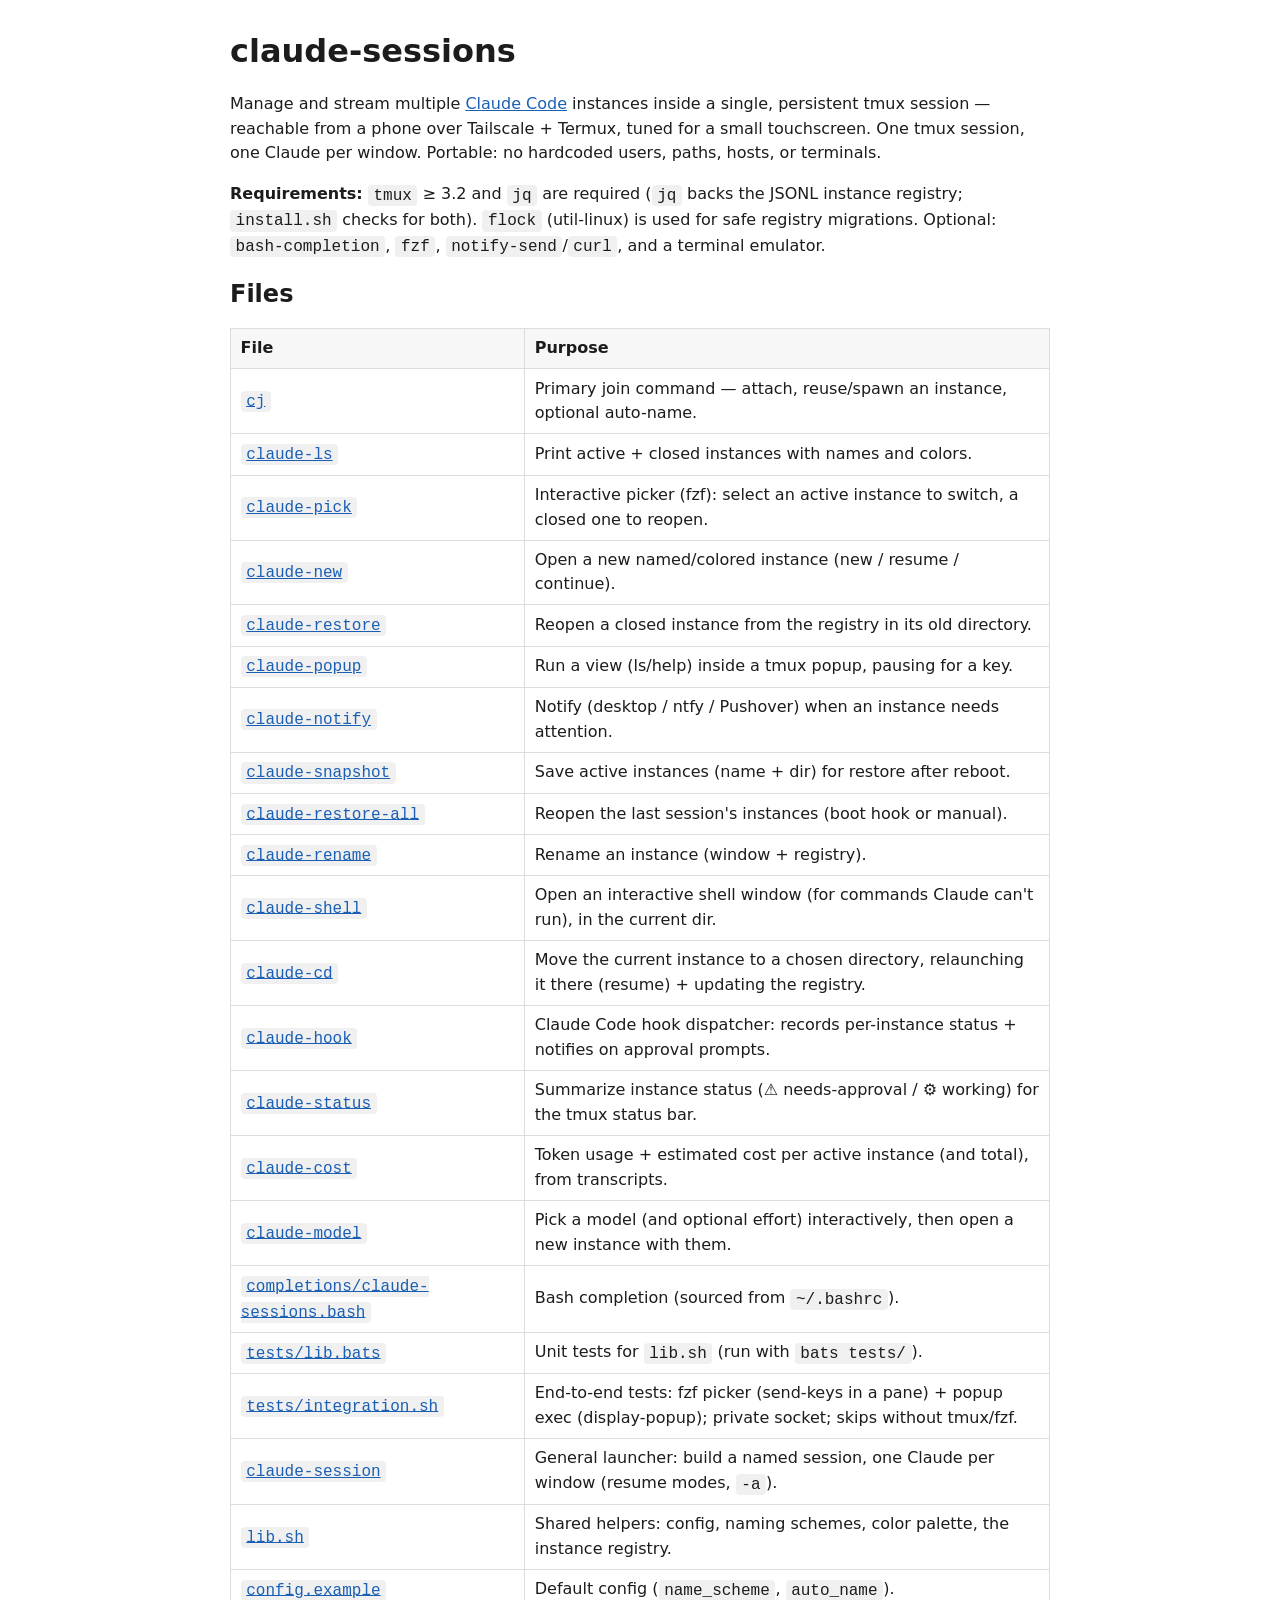
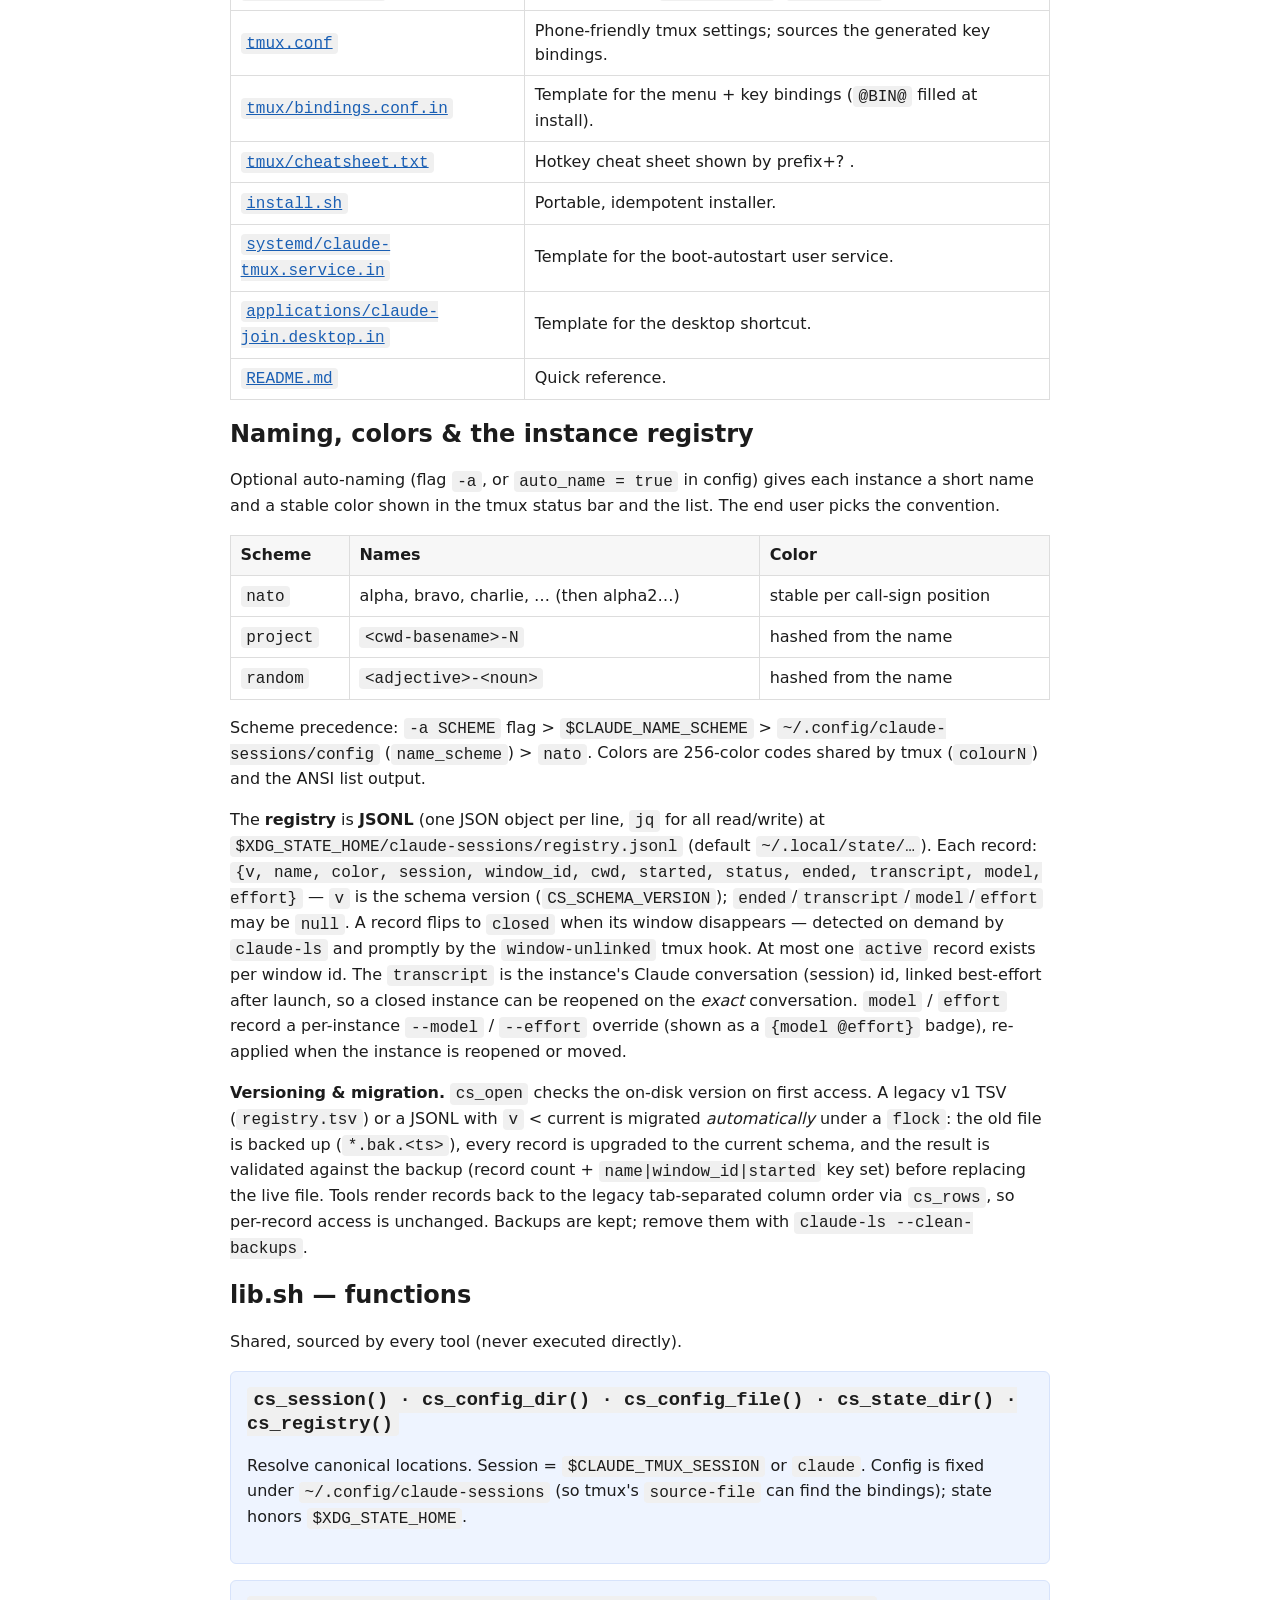
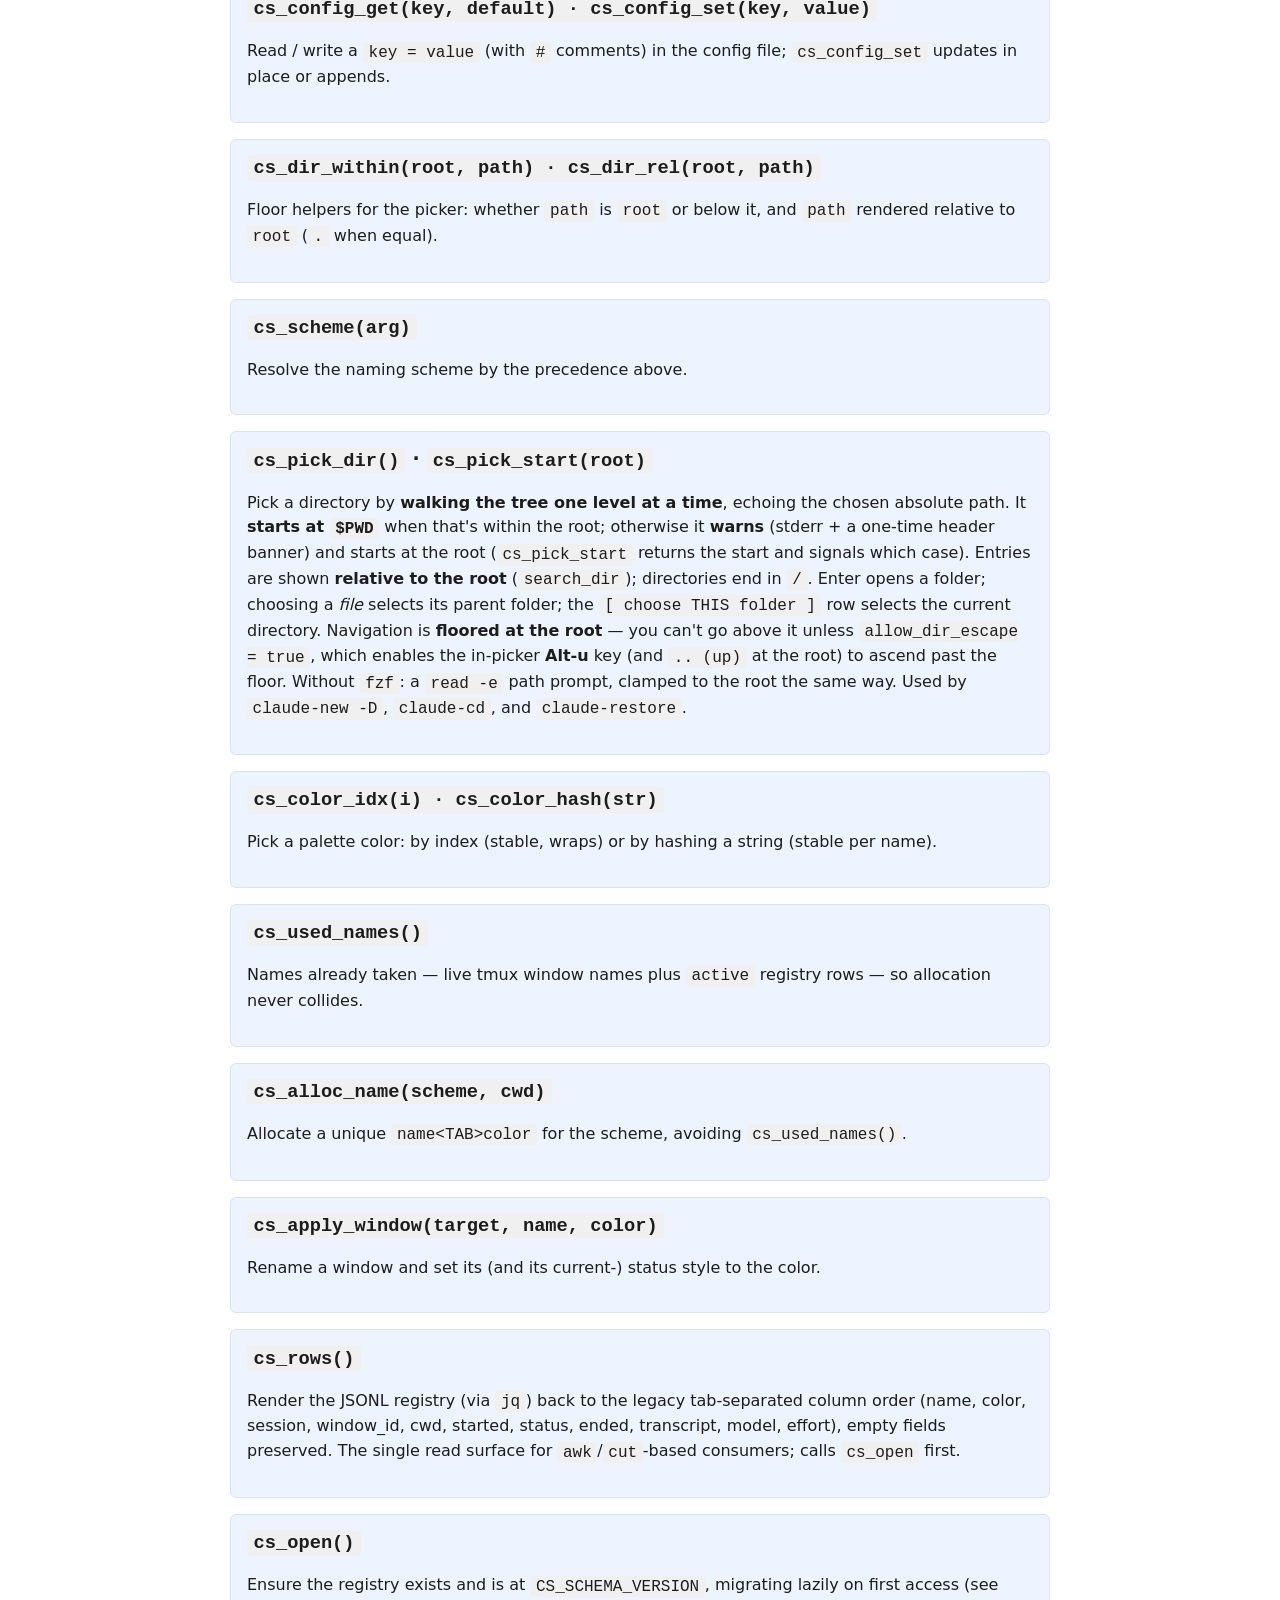
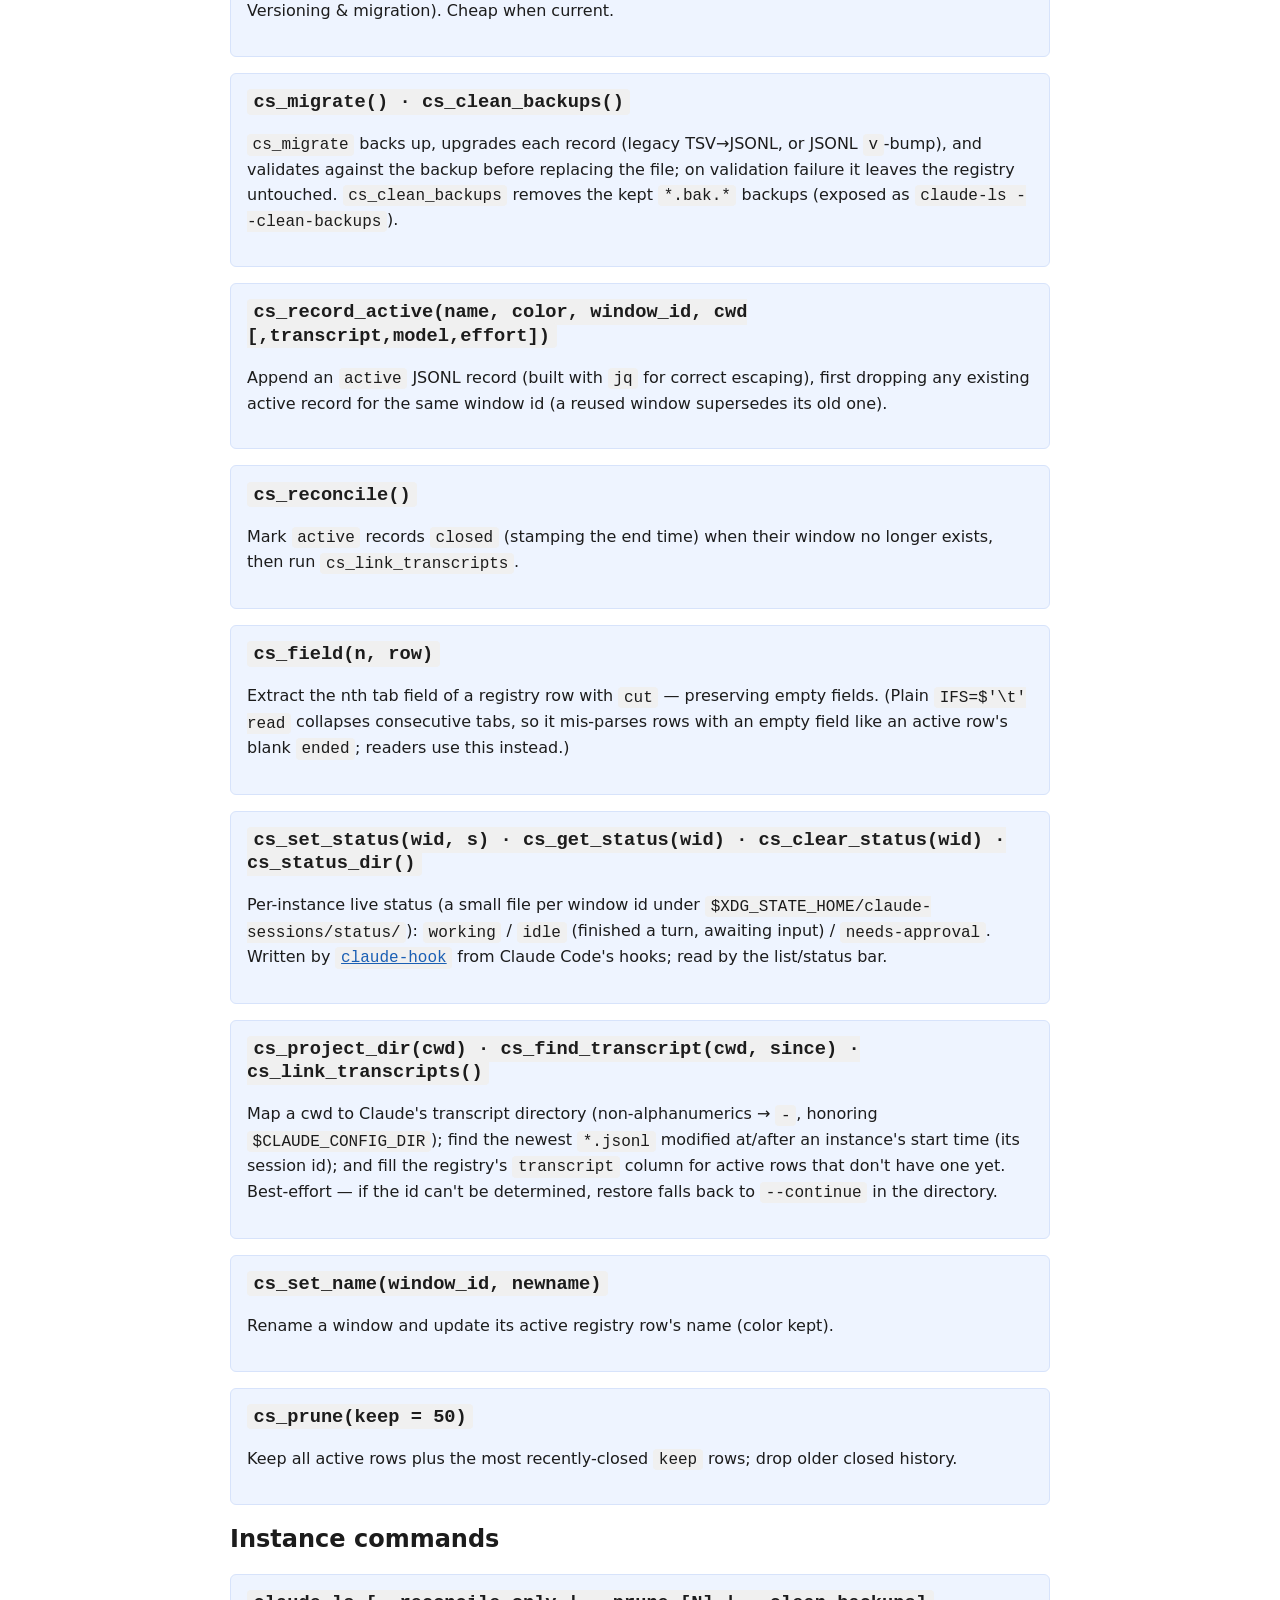
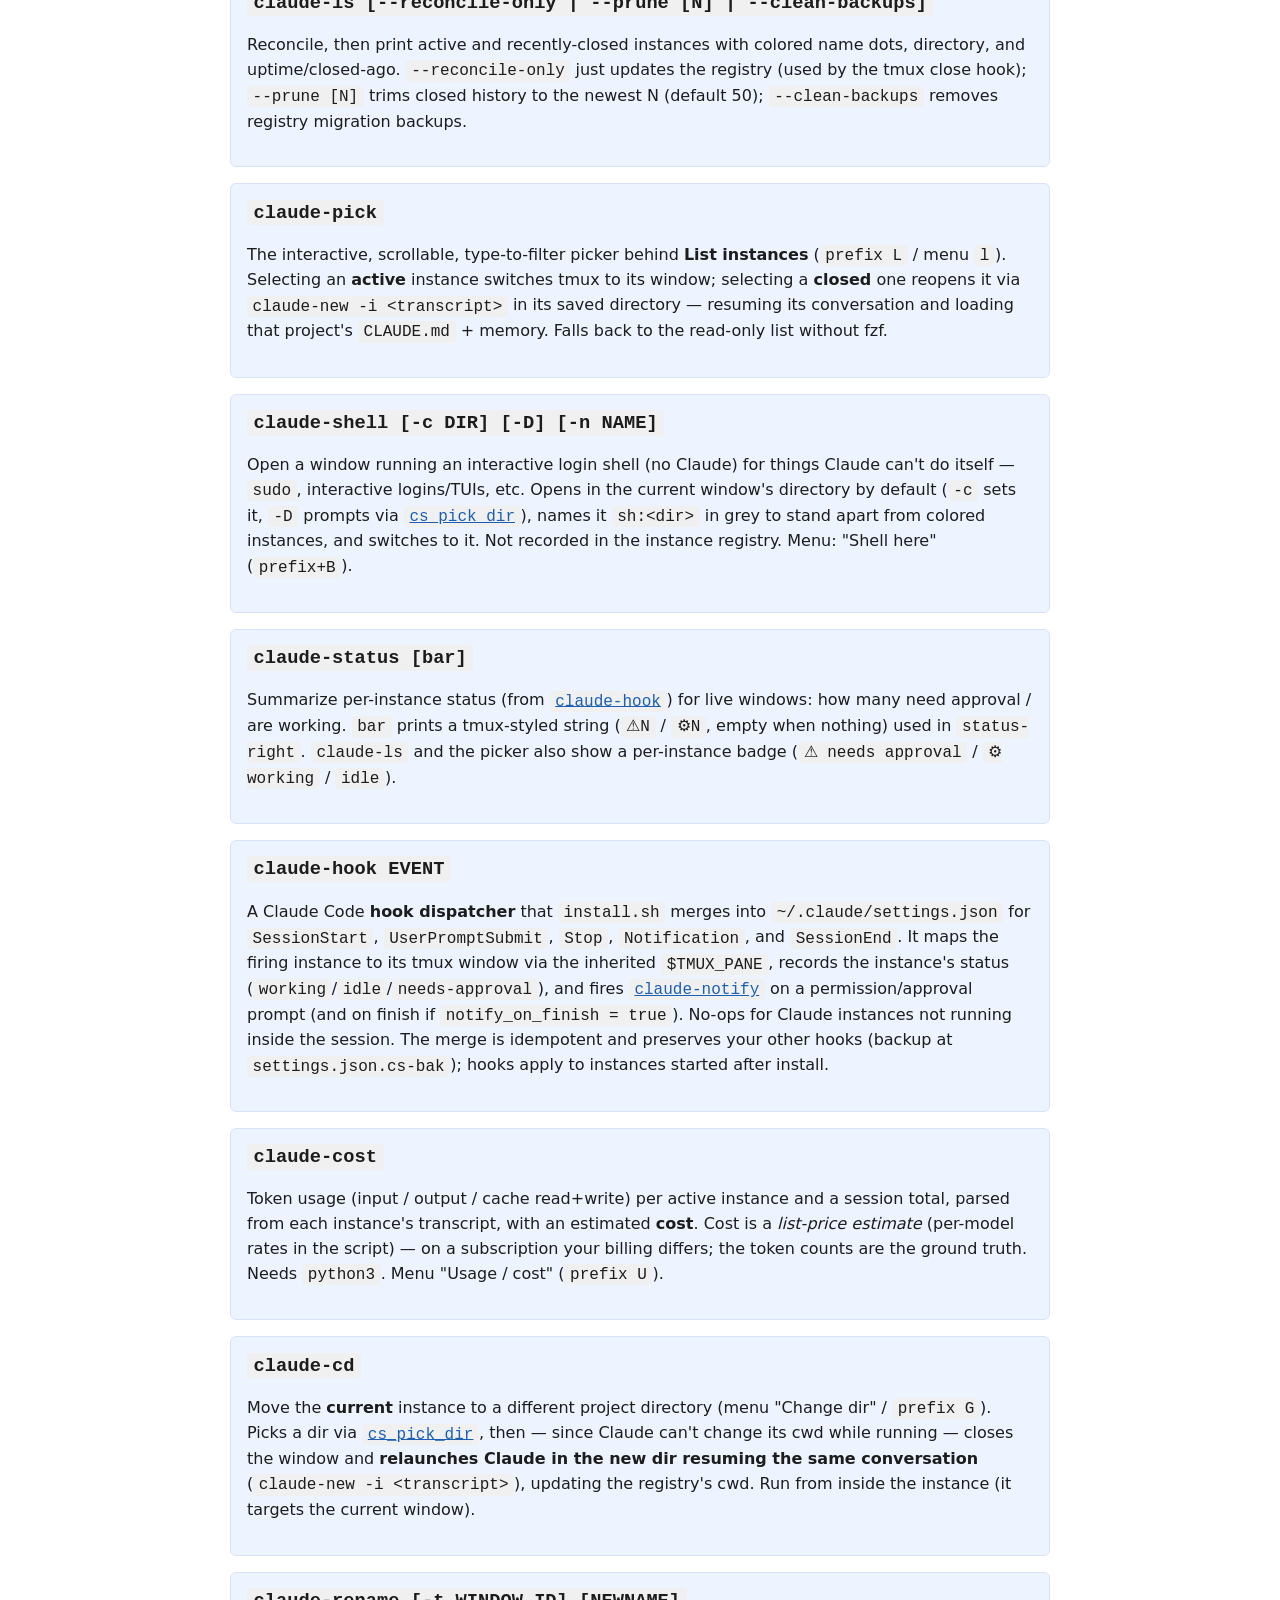
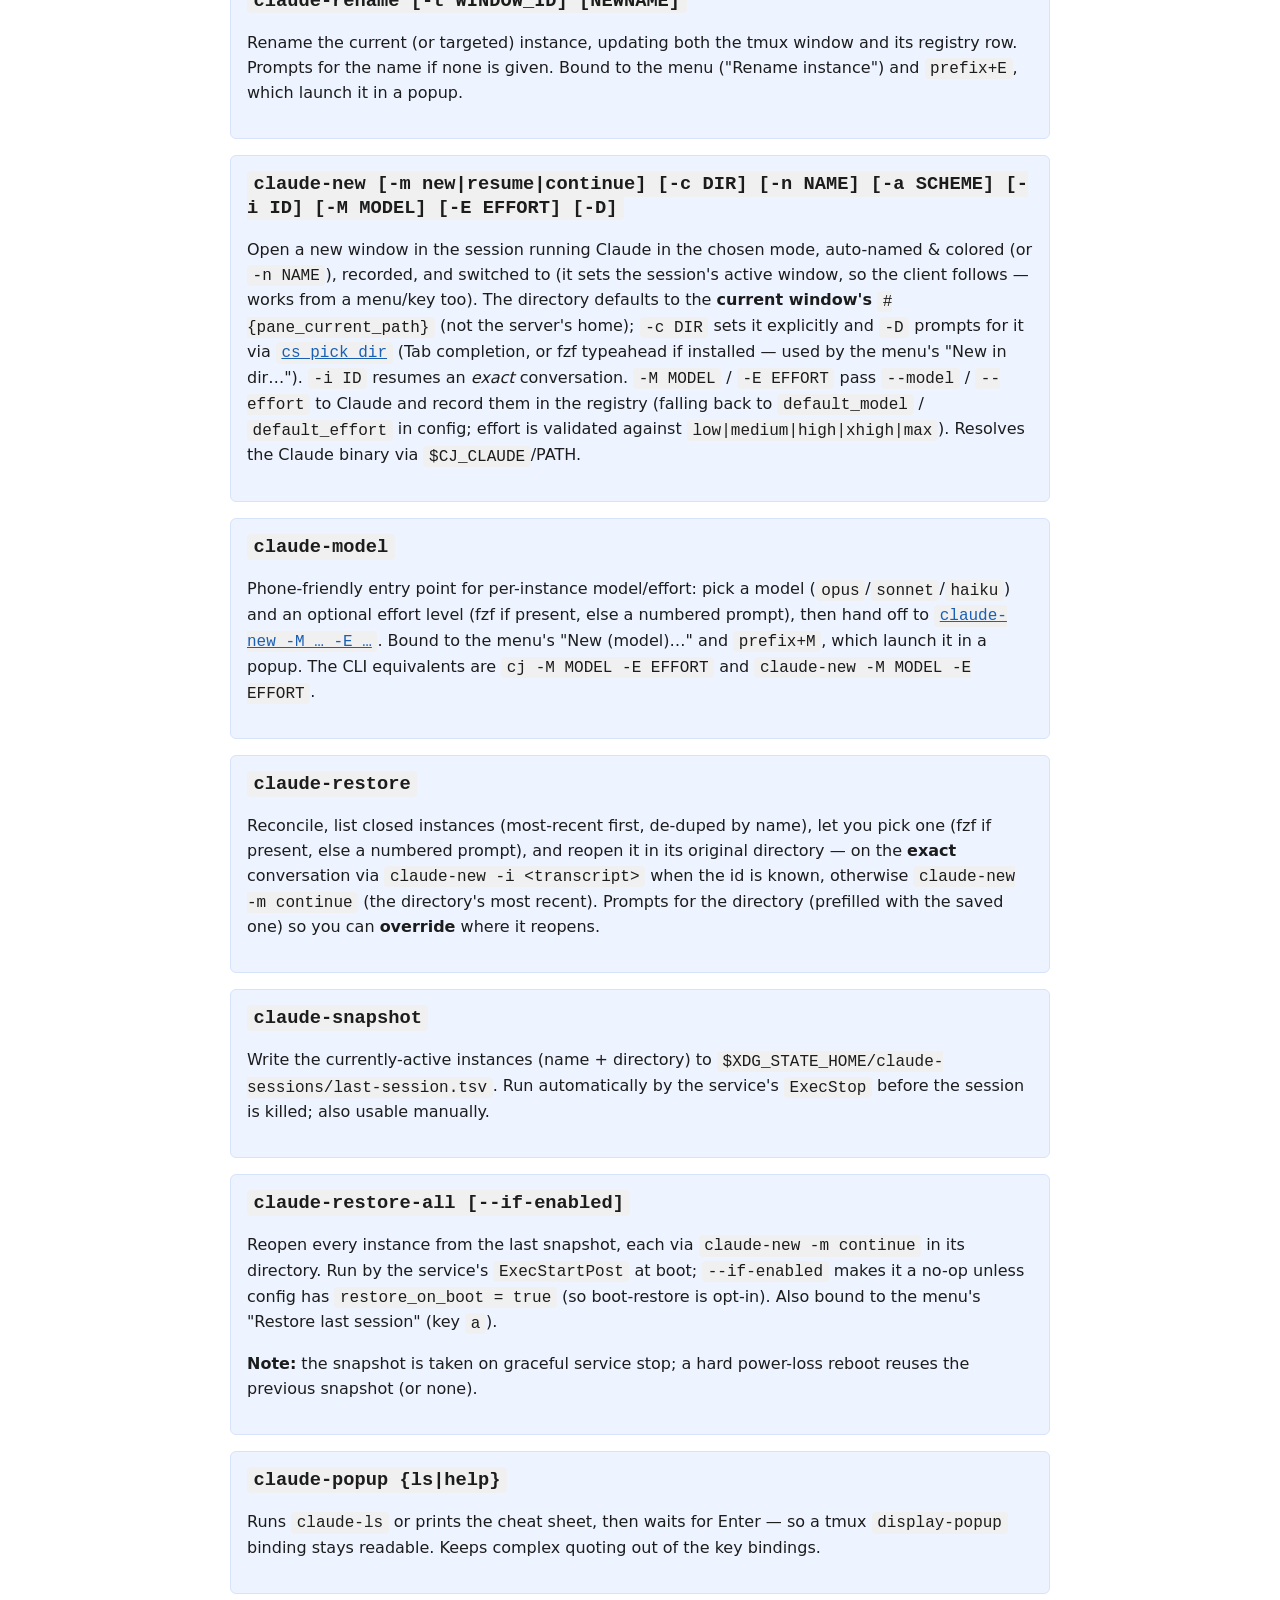
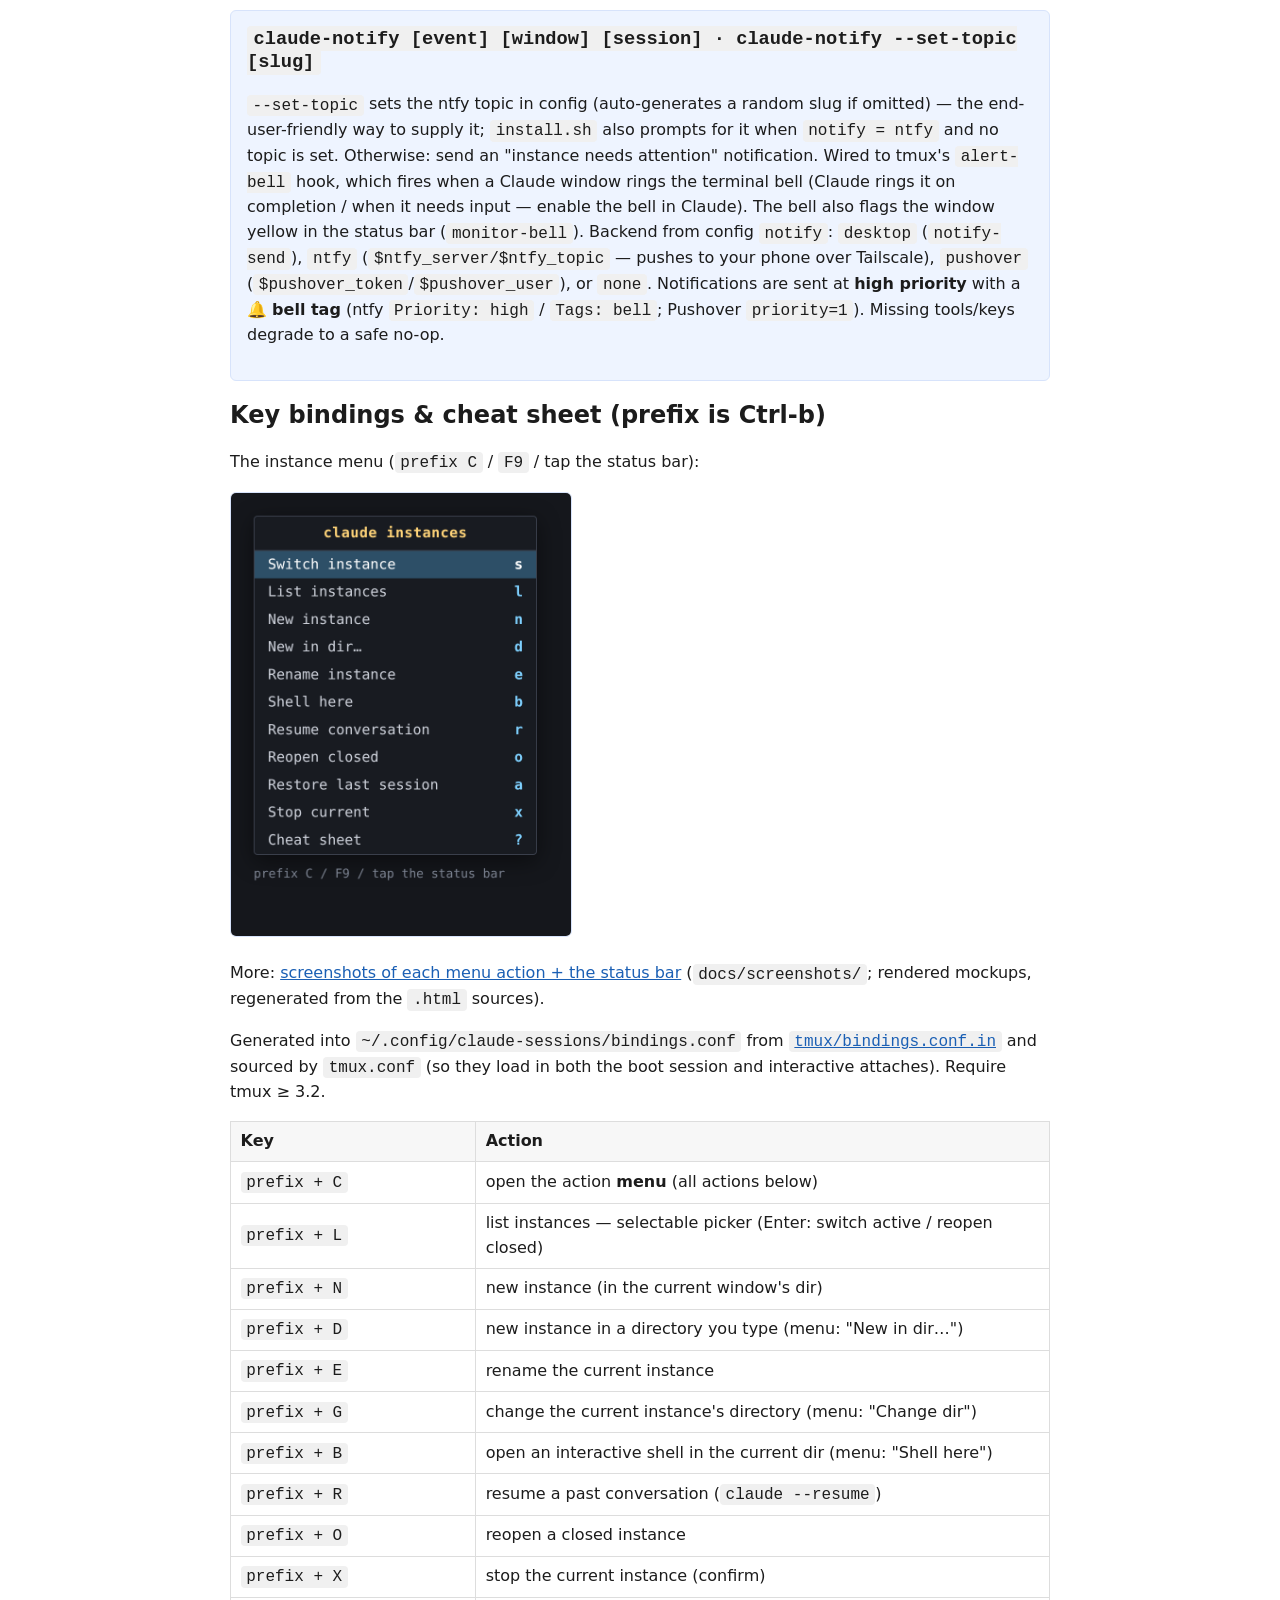
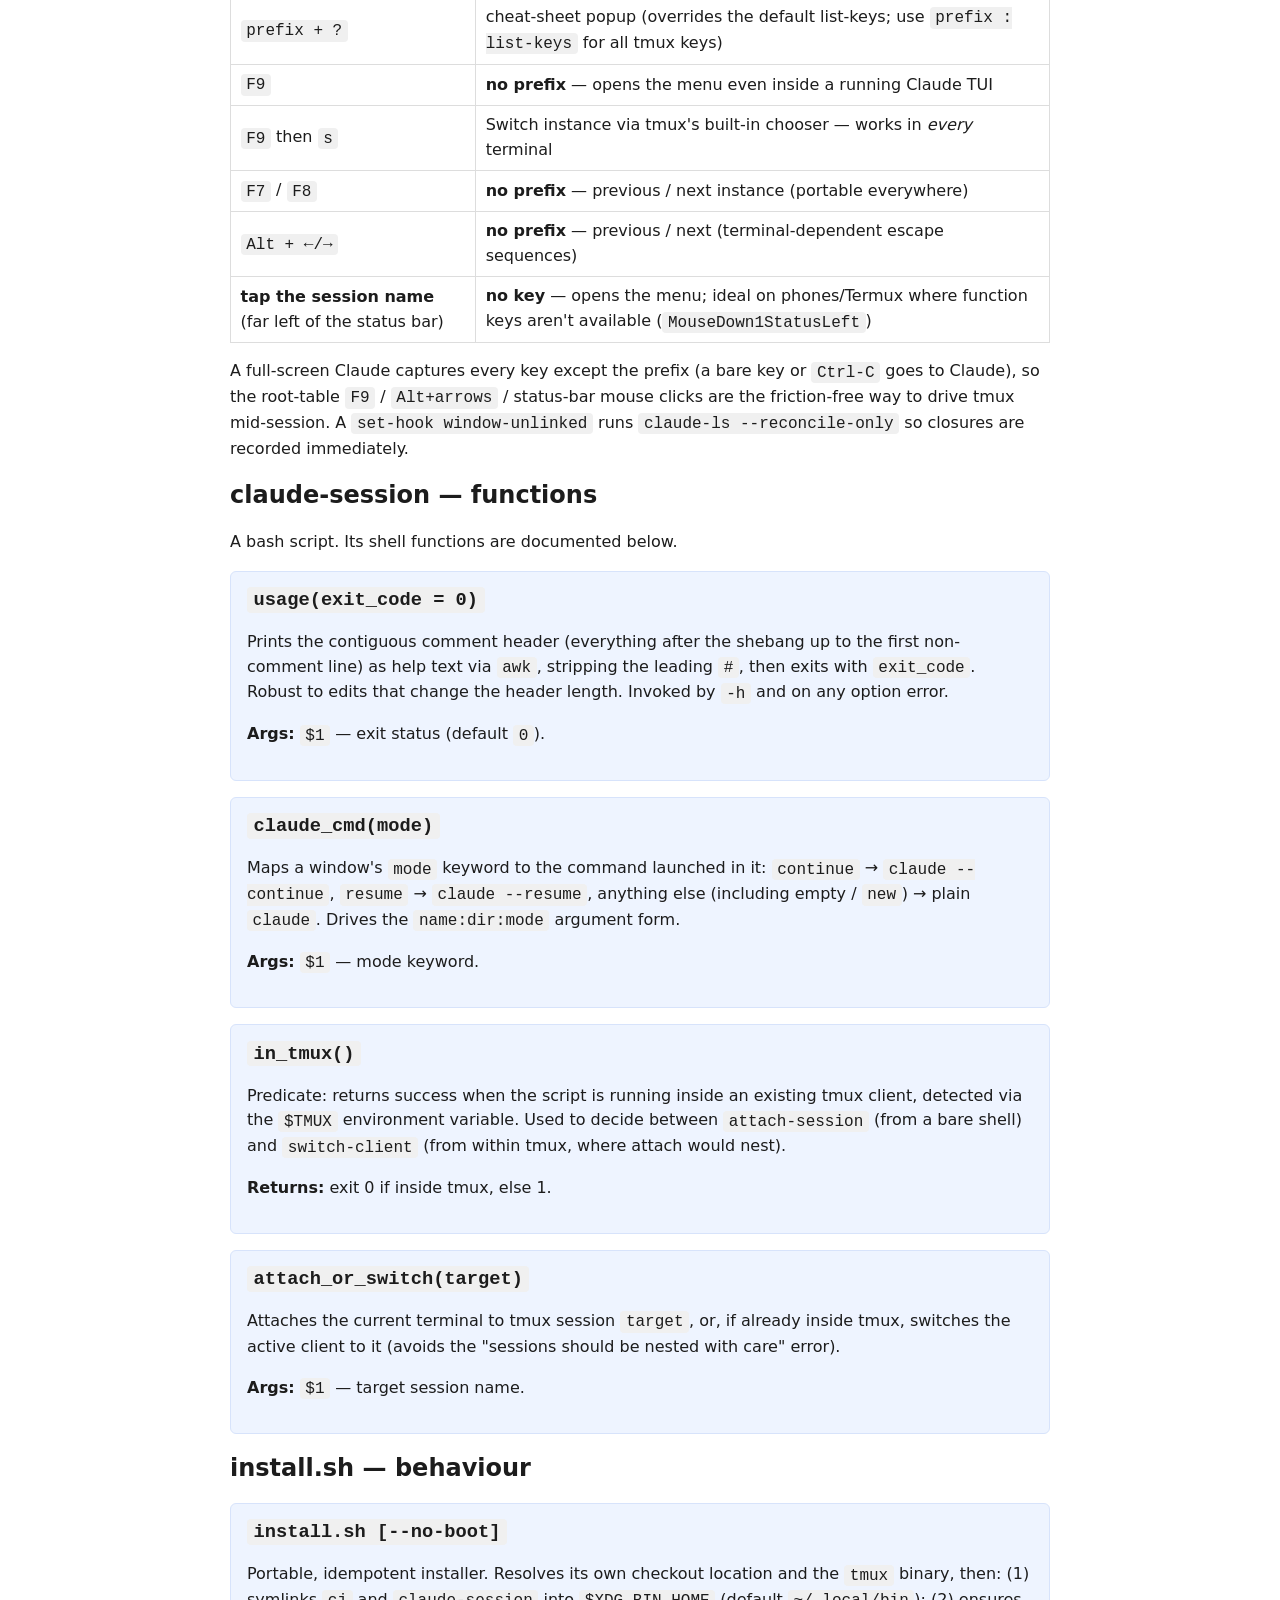
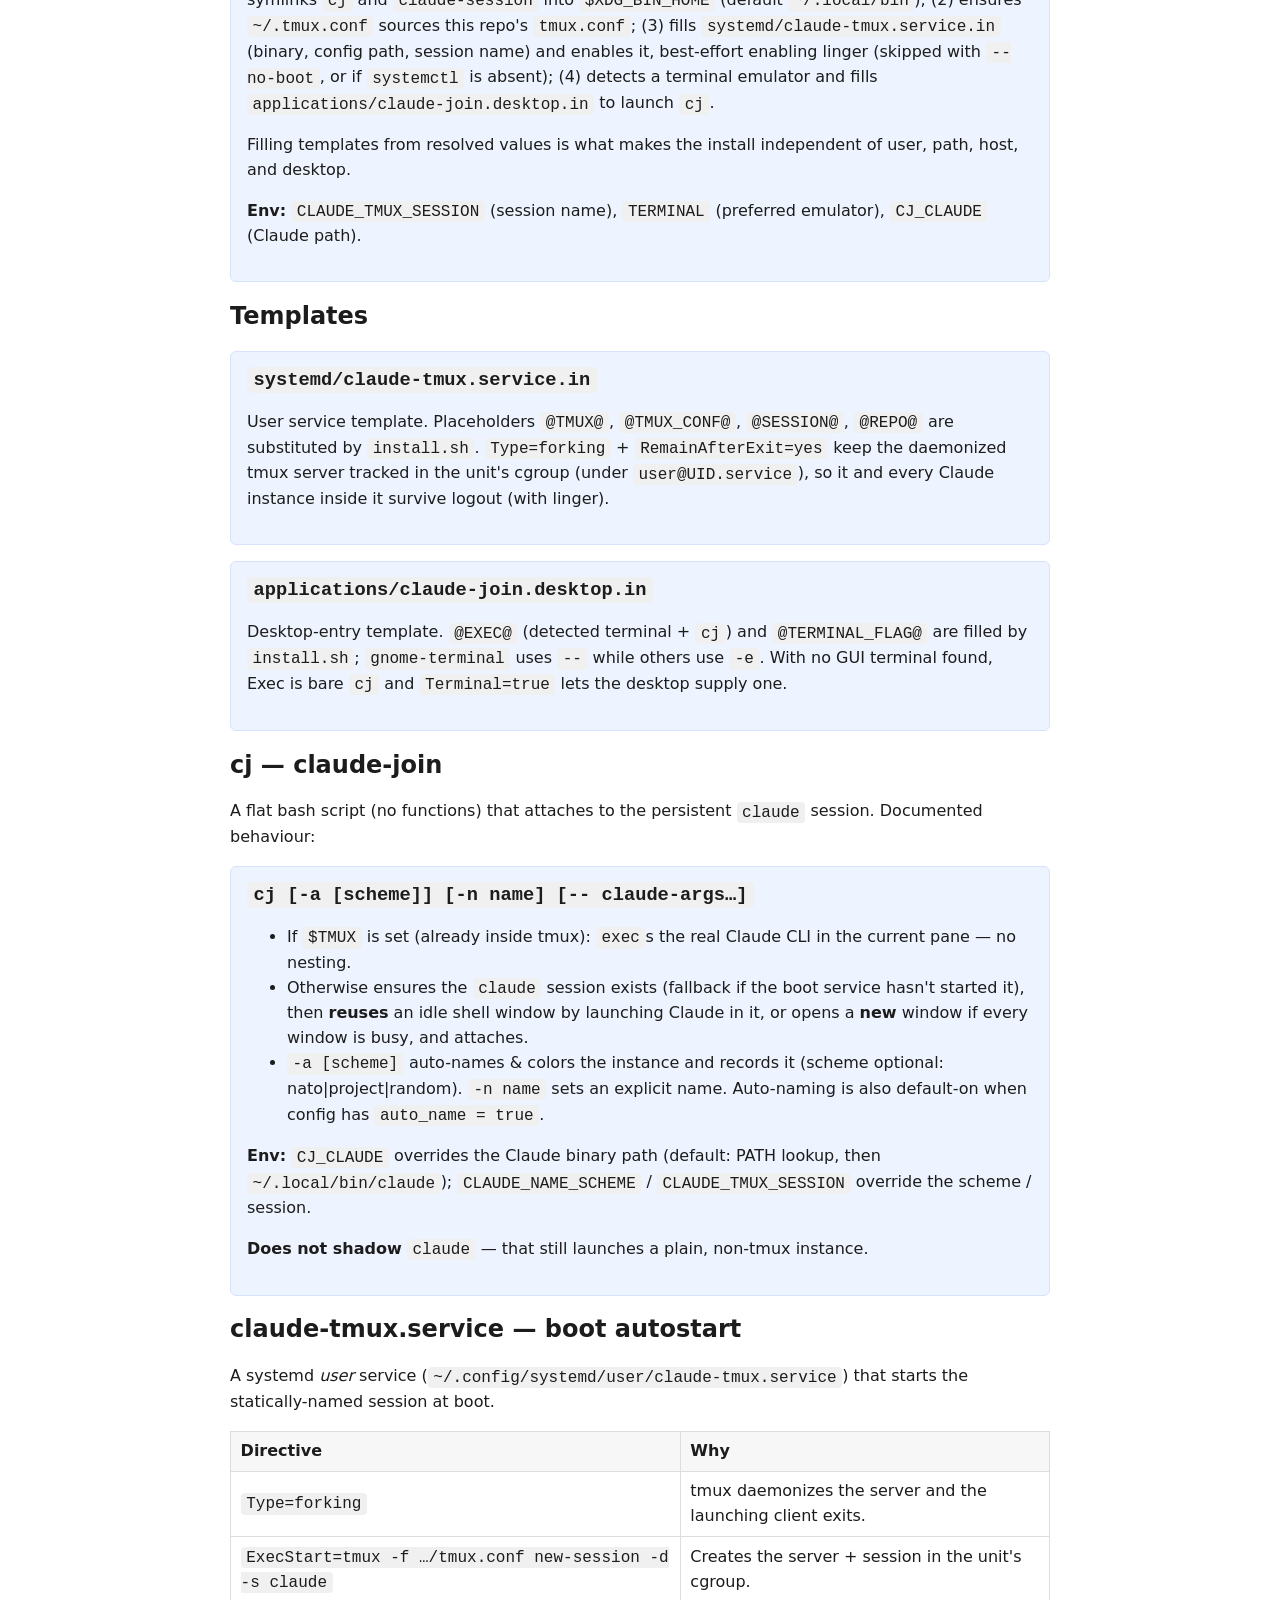
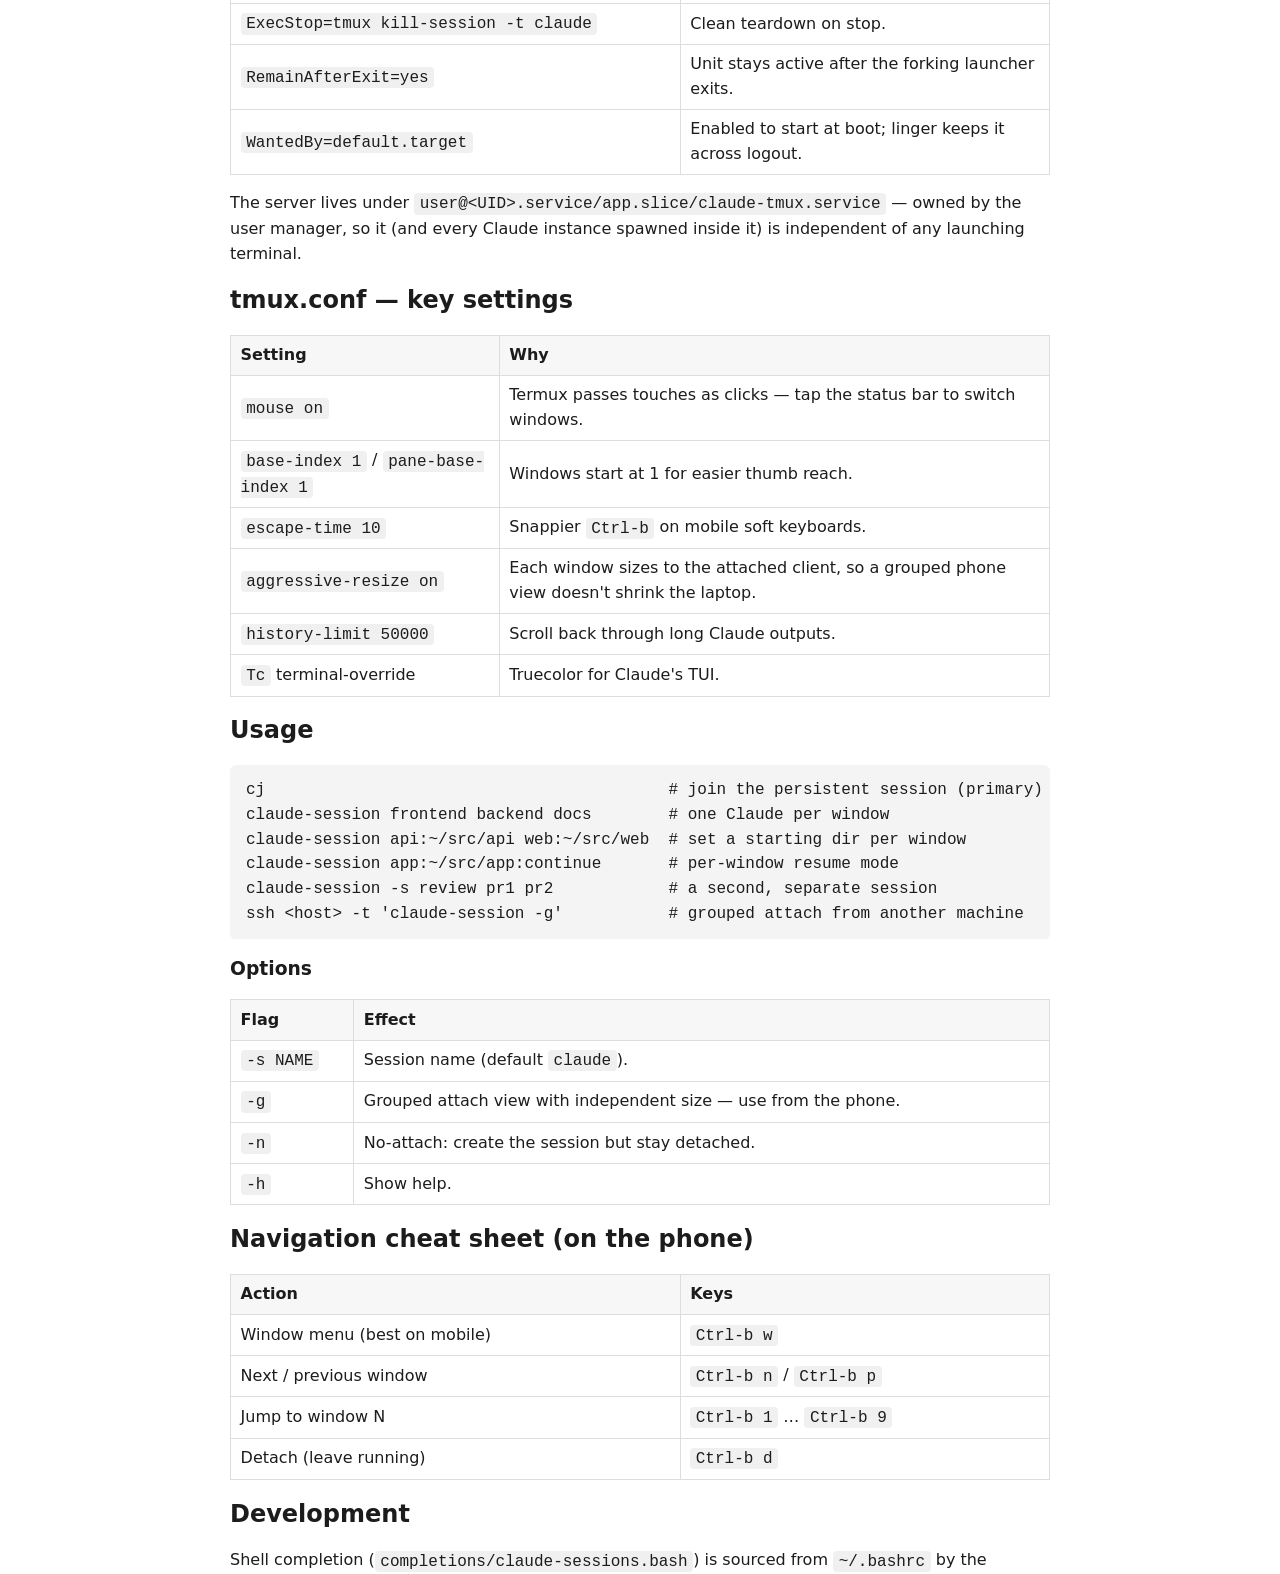
==== commit 7c168ad7: "feat(picker): start at $PWD when under root, else warn + reprompt cs_pick_dir now starts at the curr" ====
--- a/docs/index.html
+++ b/docs/index.html
@@ -120,9 +120,12 @@
 (<code>.</code> when equal).</p></div>
 <div class="sym"><h3 id="cs-scheme"><code>cs_scheme(arg)</code></h3>
 <p>Resolve the naming scheme by the precedence above.</p></div>
-<div class="sym"><h3 id="cs-pickdir"><code>cs_pick_dir(default)</code></h3>
+<div class="sym"><h3 id="cs-pickdir"><code>cs_pick_dir()</code> · <code>cs_pick_start(root)</code></h3>
 <p>Pick a directory by <strong>walking the tree one level at a time</strong>,
-echoing the chosen absolute path. Entries are shown <strong>relative to the
+echoing the chosen absolute path. It <strong>starts at <code>$PWD</code></strong>
+when that's within the root; otherwise it <strong>warns</strong> (stderr + a
+one-time header banner) and starts at the root (<code>cs_pick_start</code> returns
+the start and signals which case). Entries are shown <strong>relative to the
 root</strong> (<code>search_dir</code>); directories end in <code>/</code>.
 Enter opens a folder; choosing a <em>file</em> selects its parent folder; the
 <code>[ choose THIS folder ]</code> row selects the current directory. Navigation
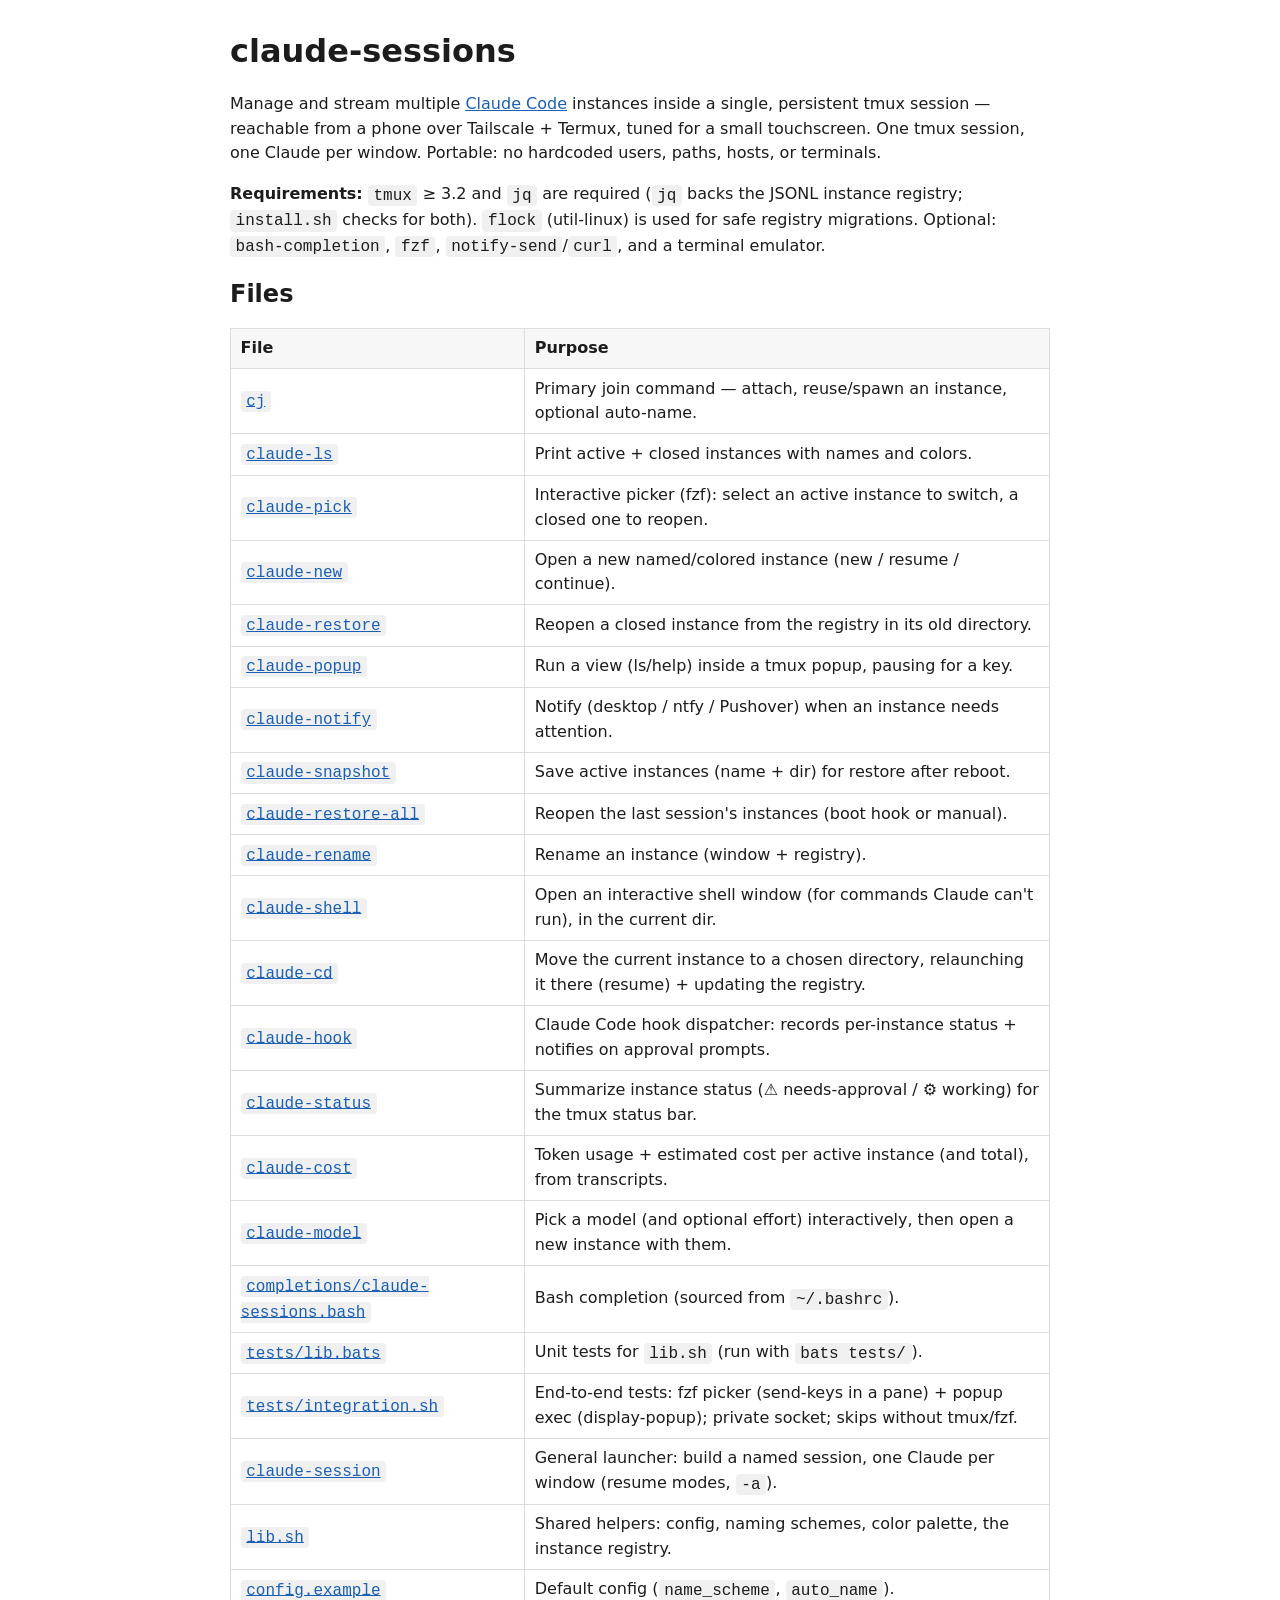
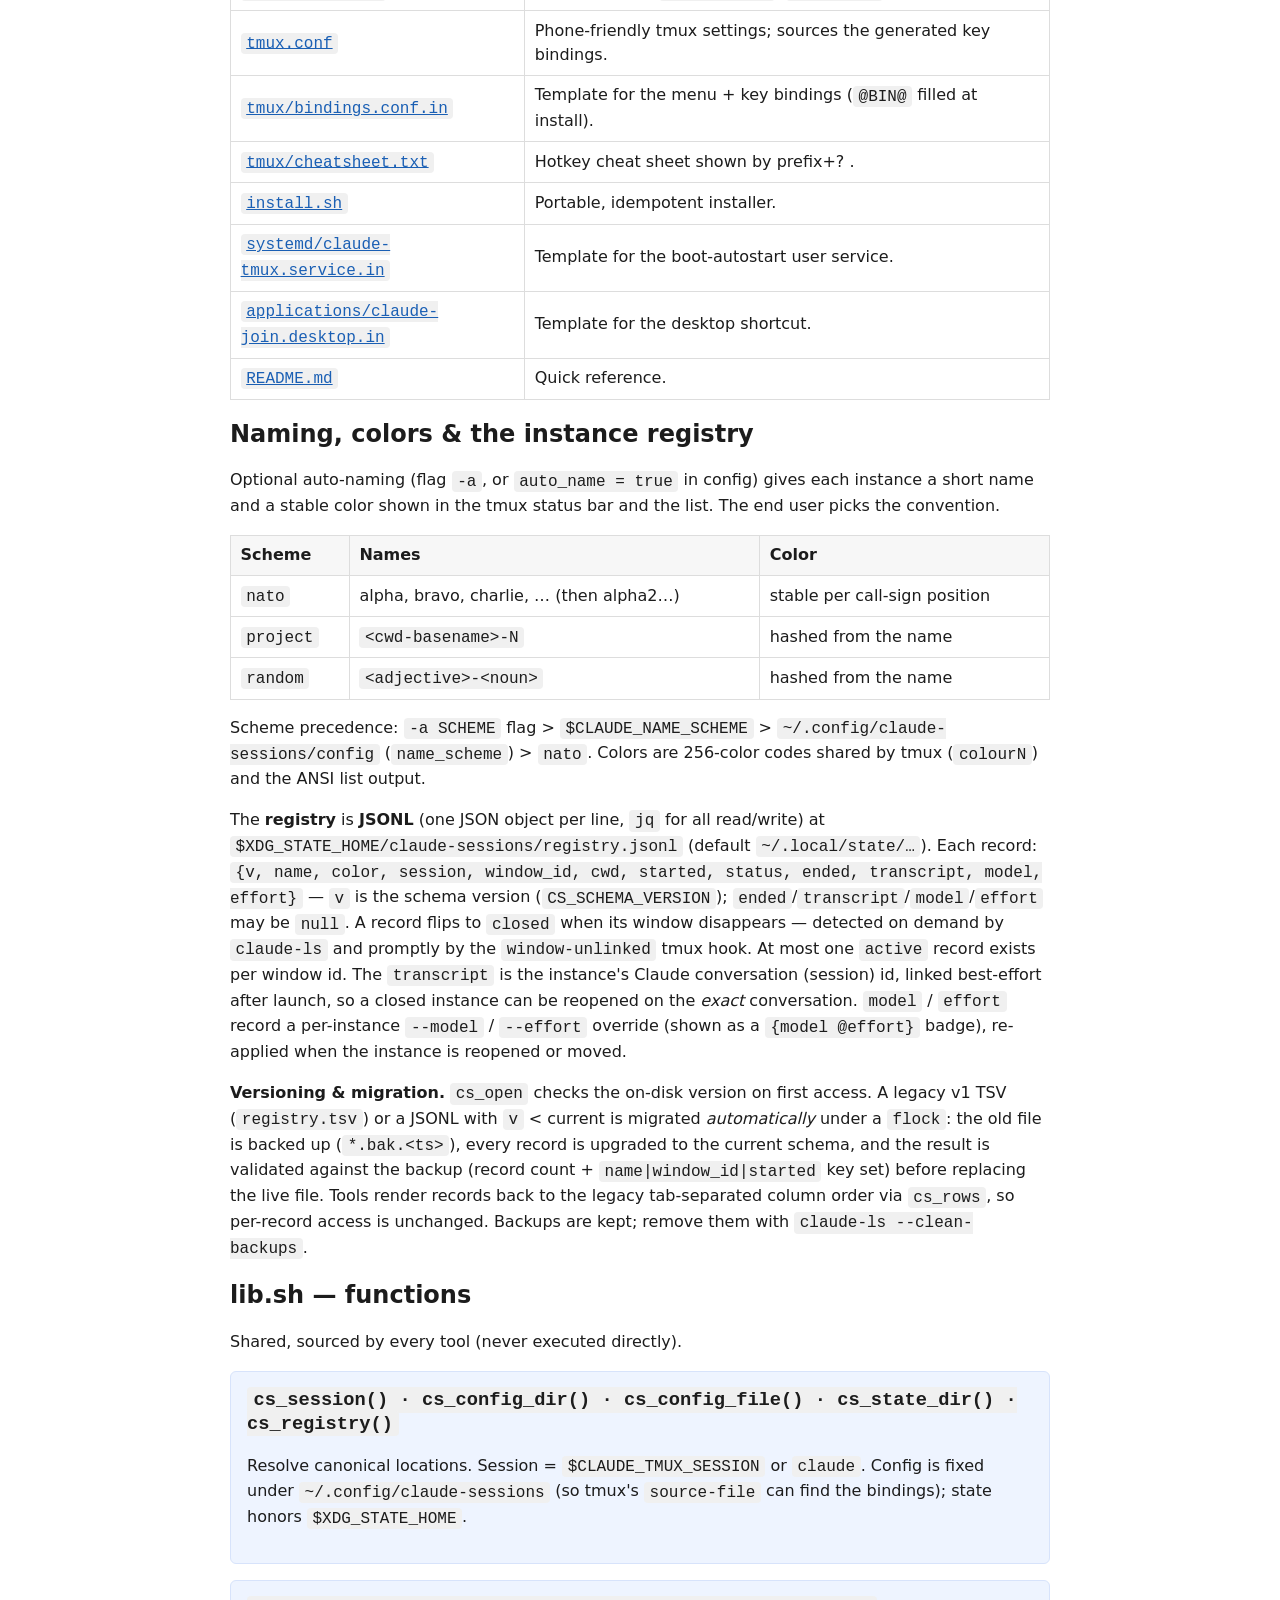
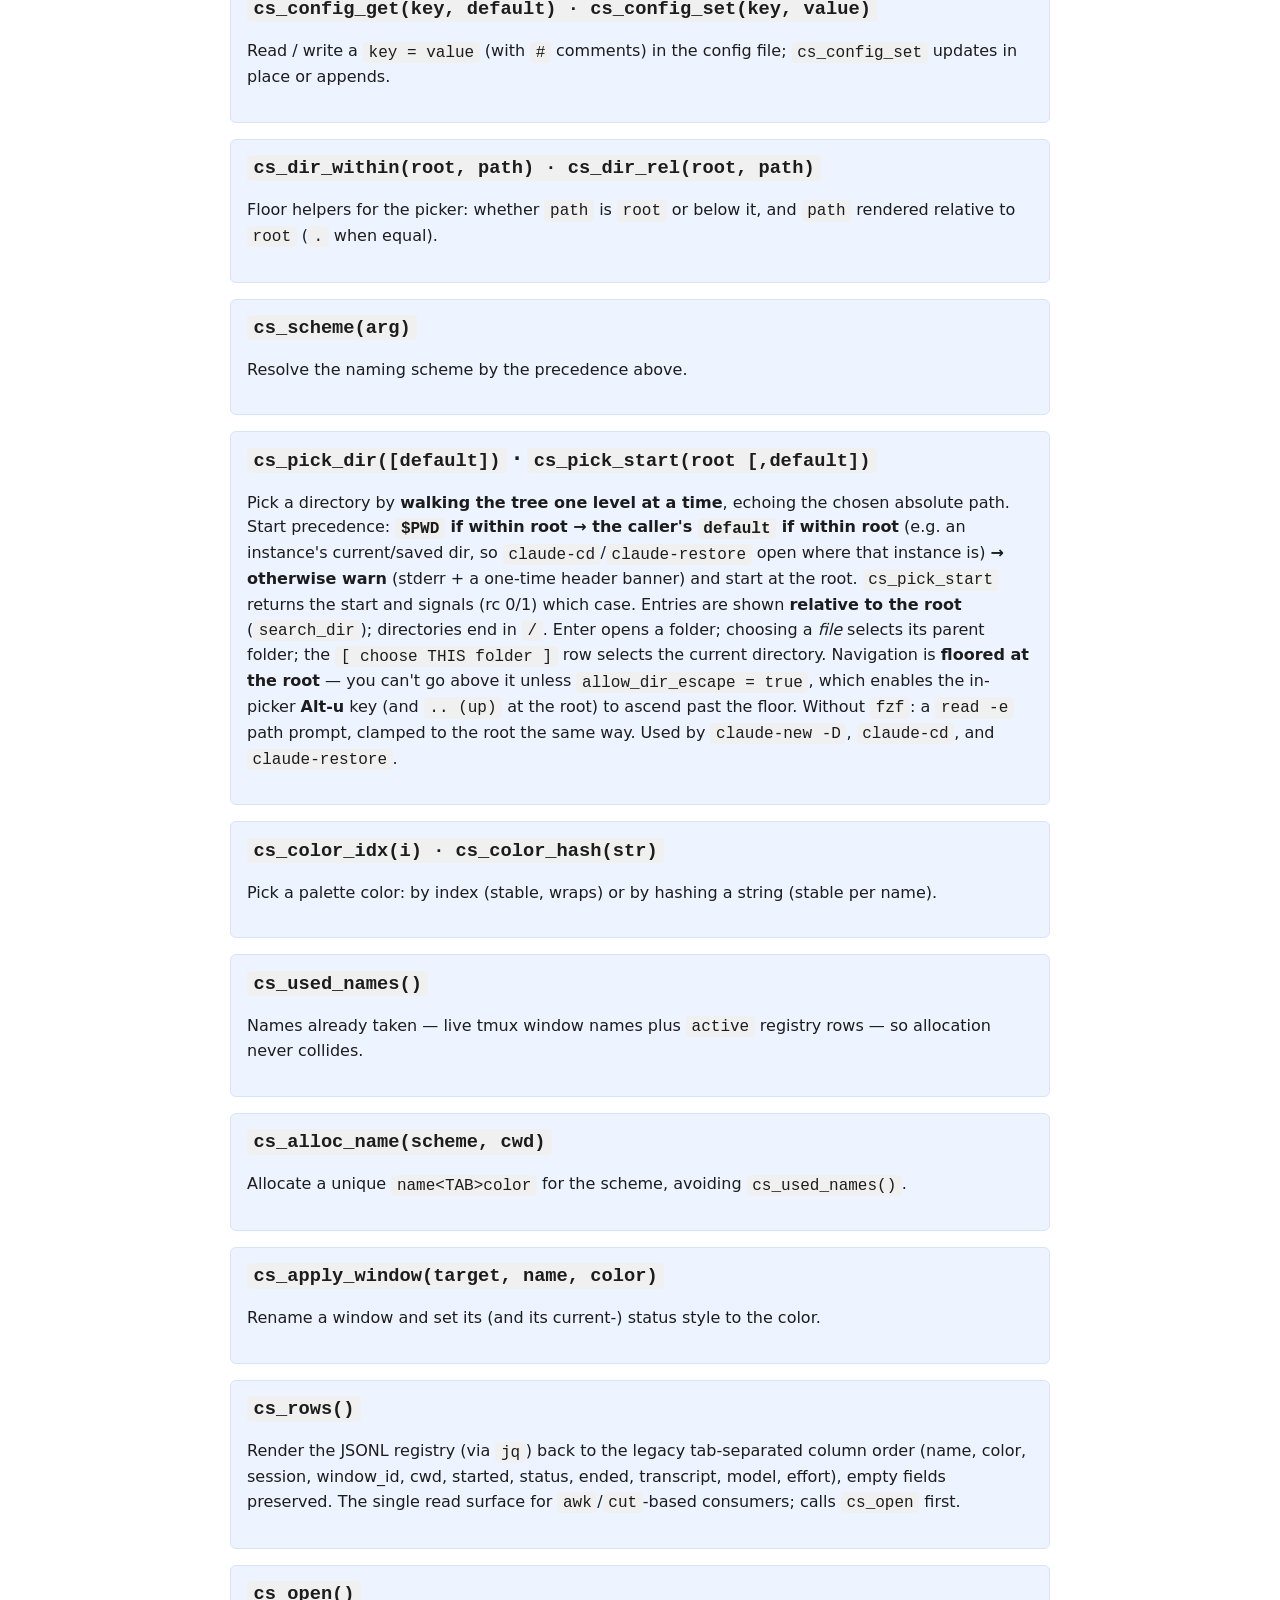
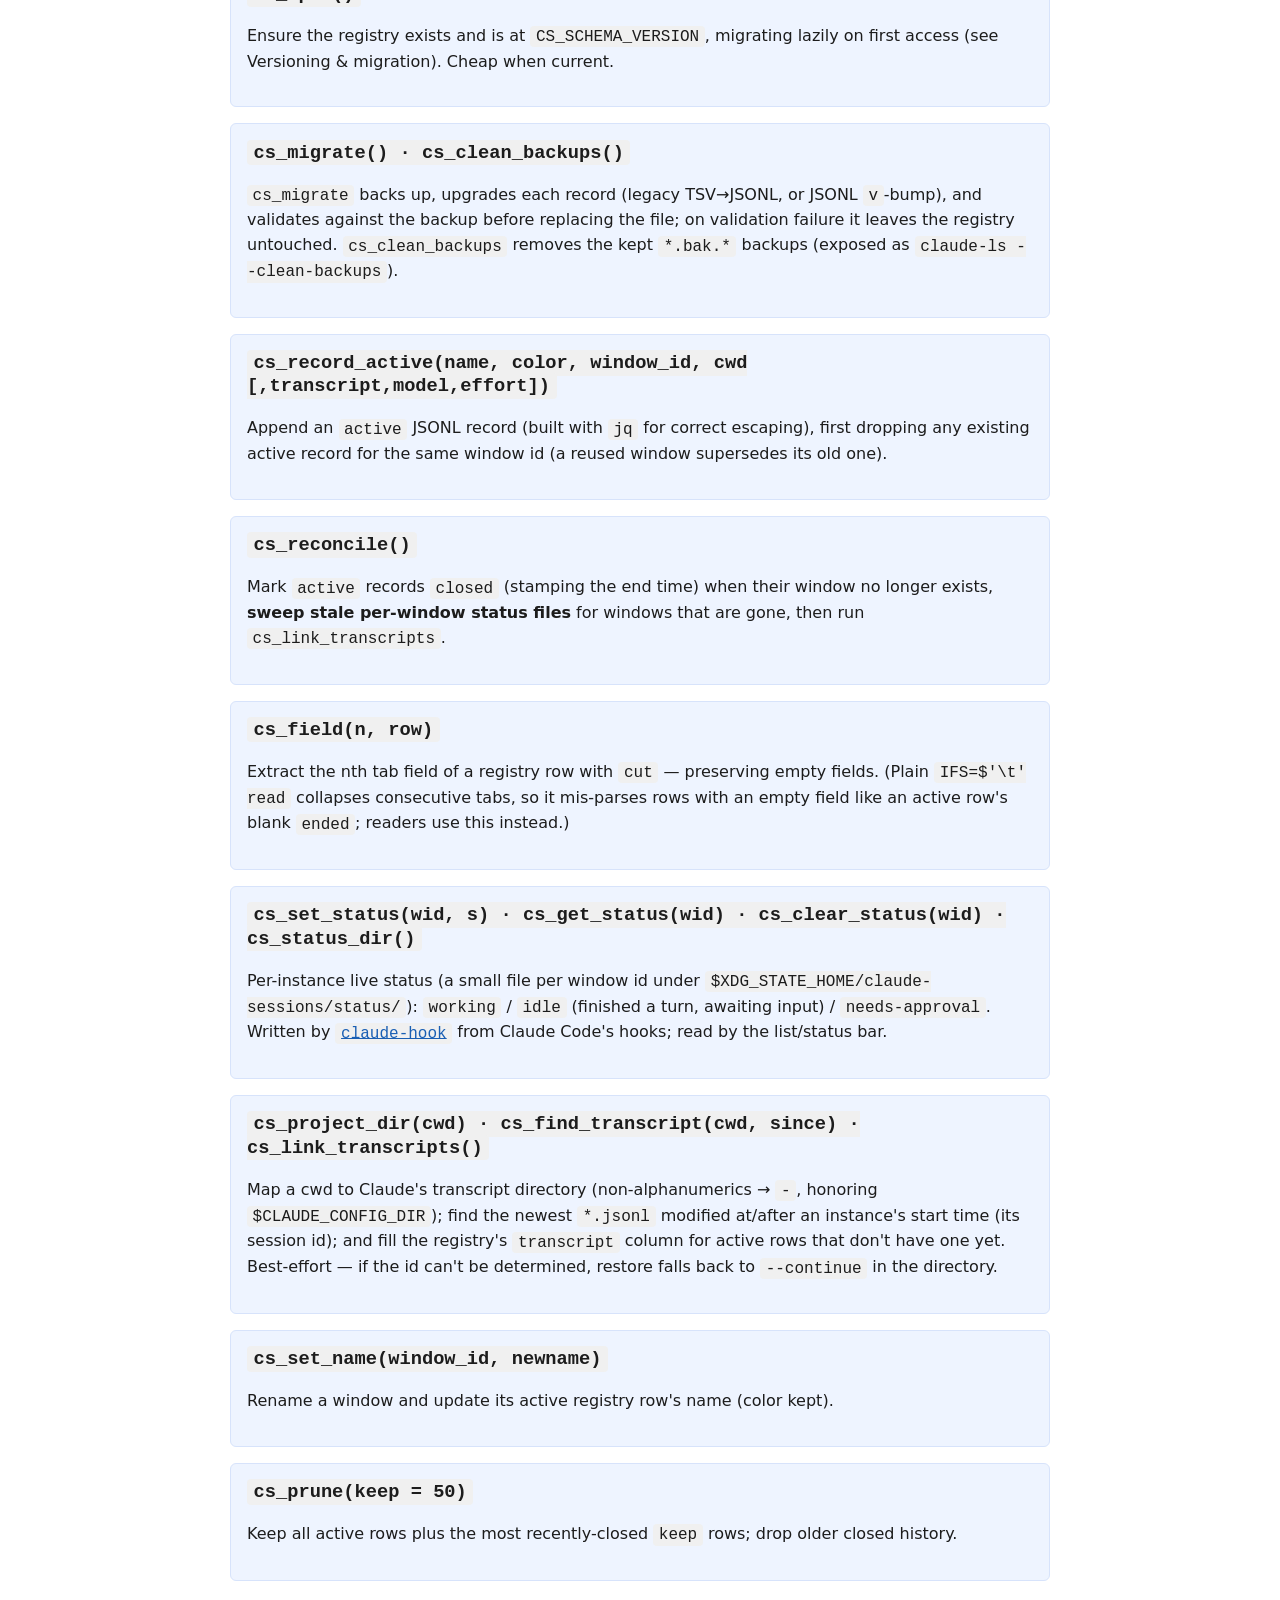
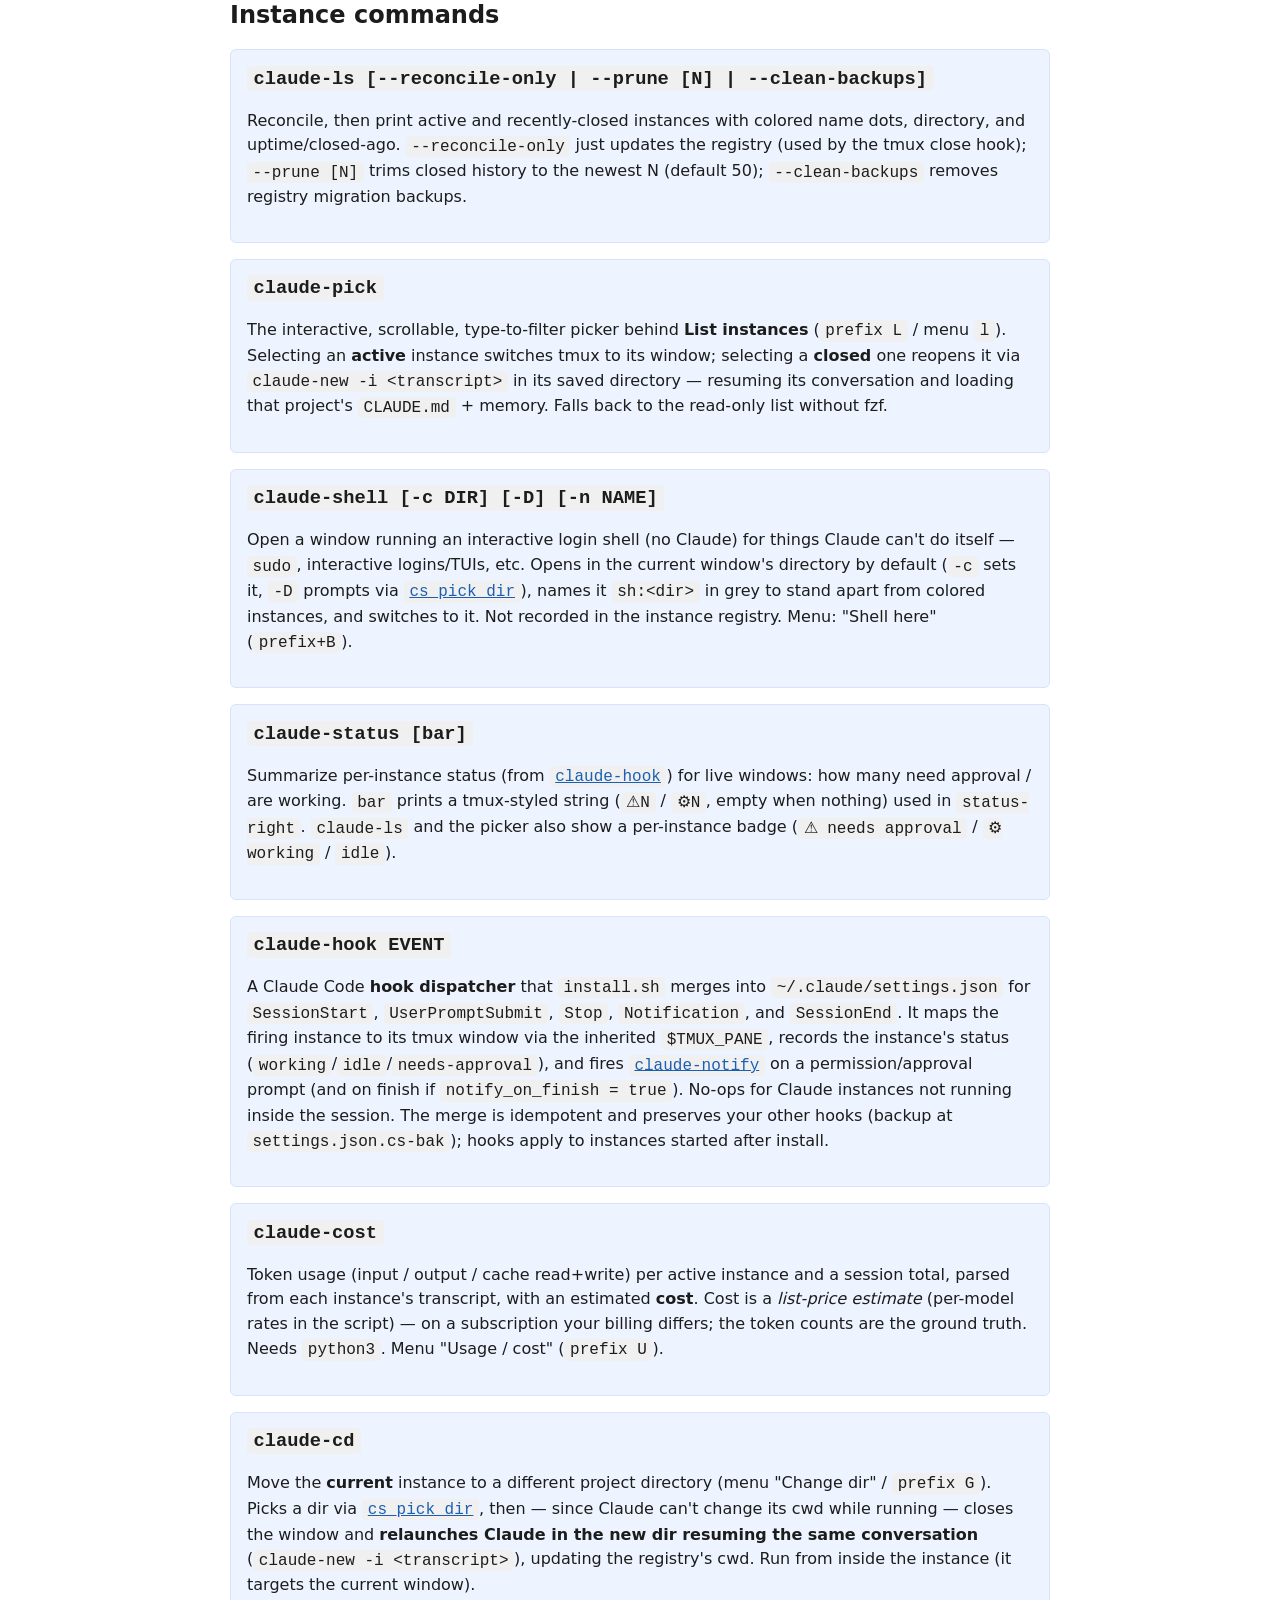
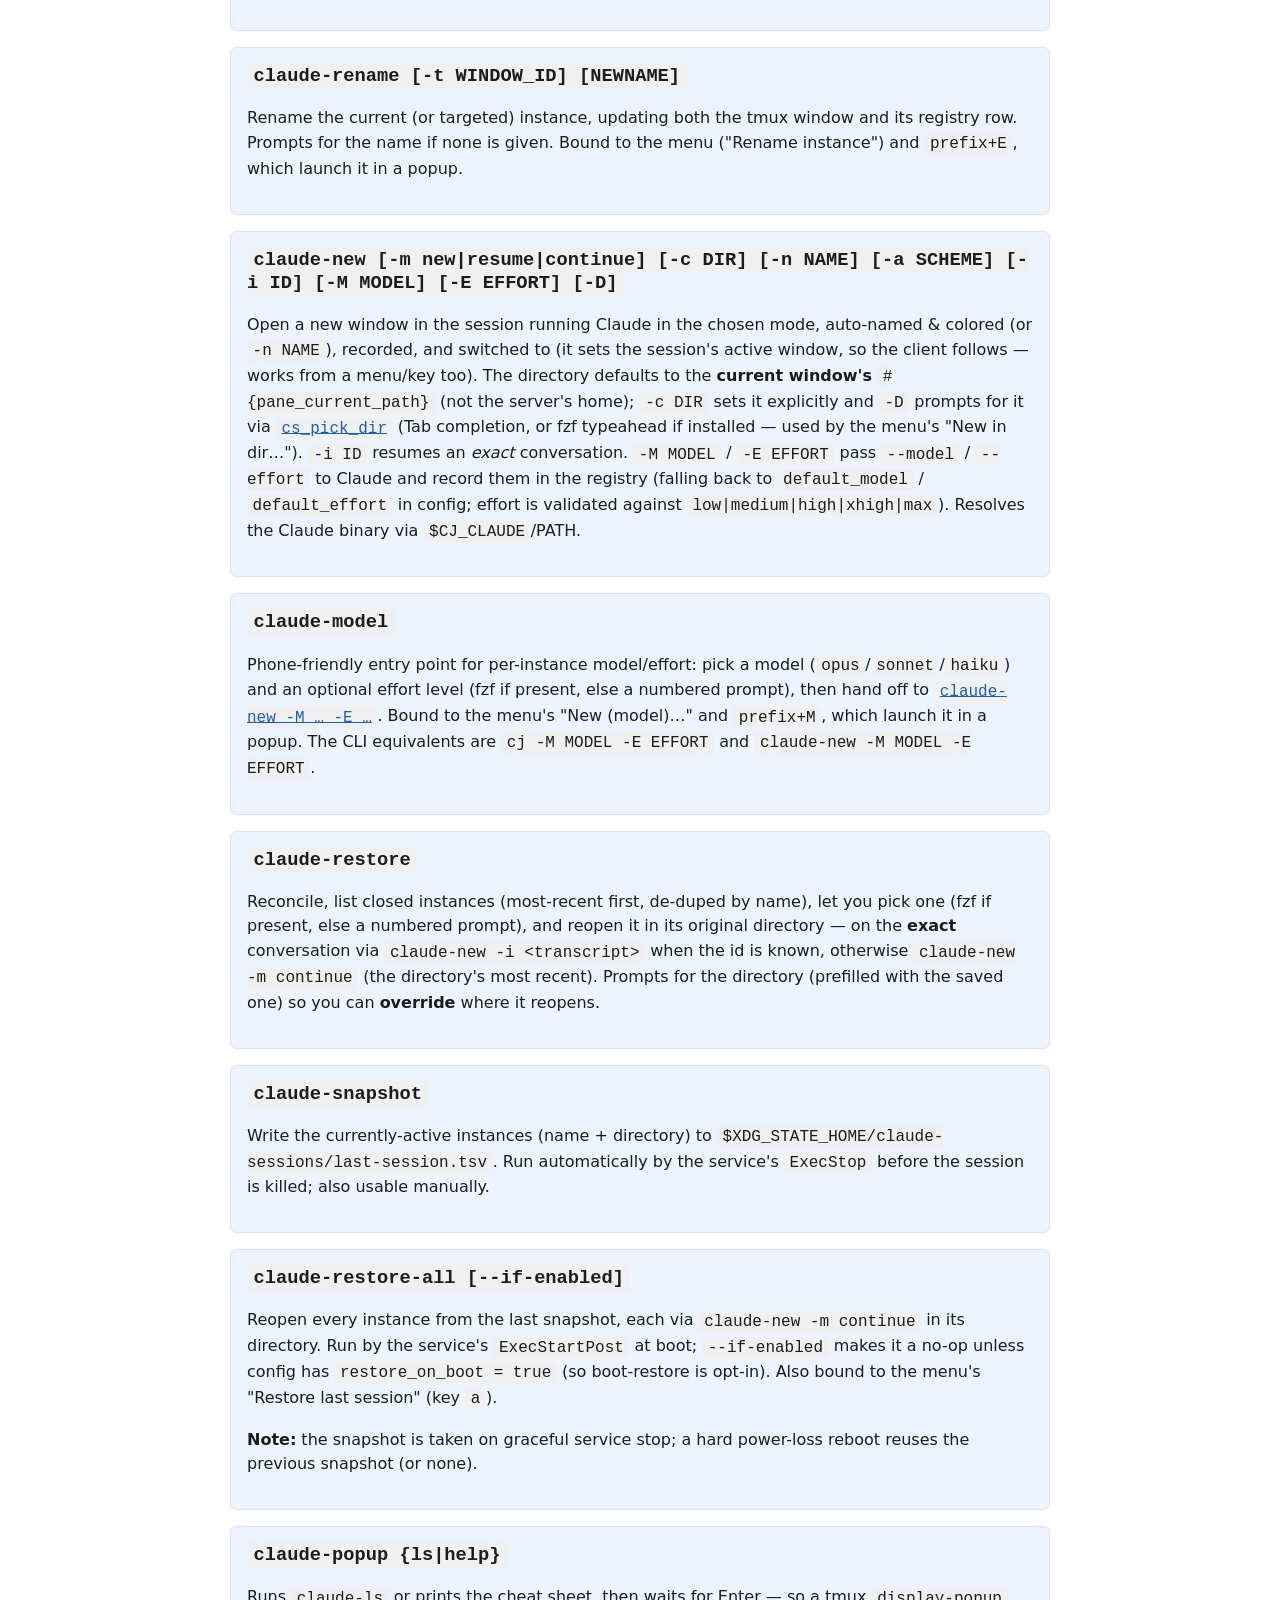
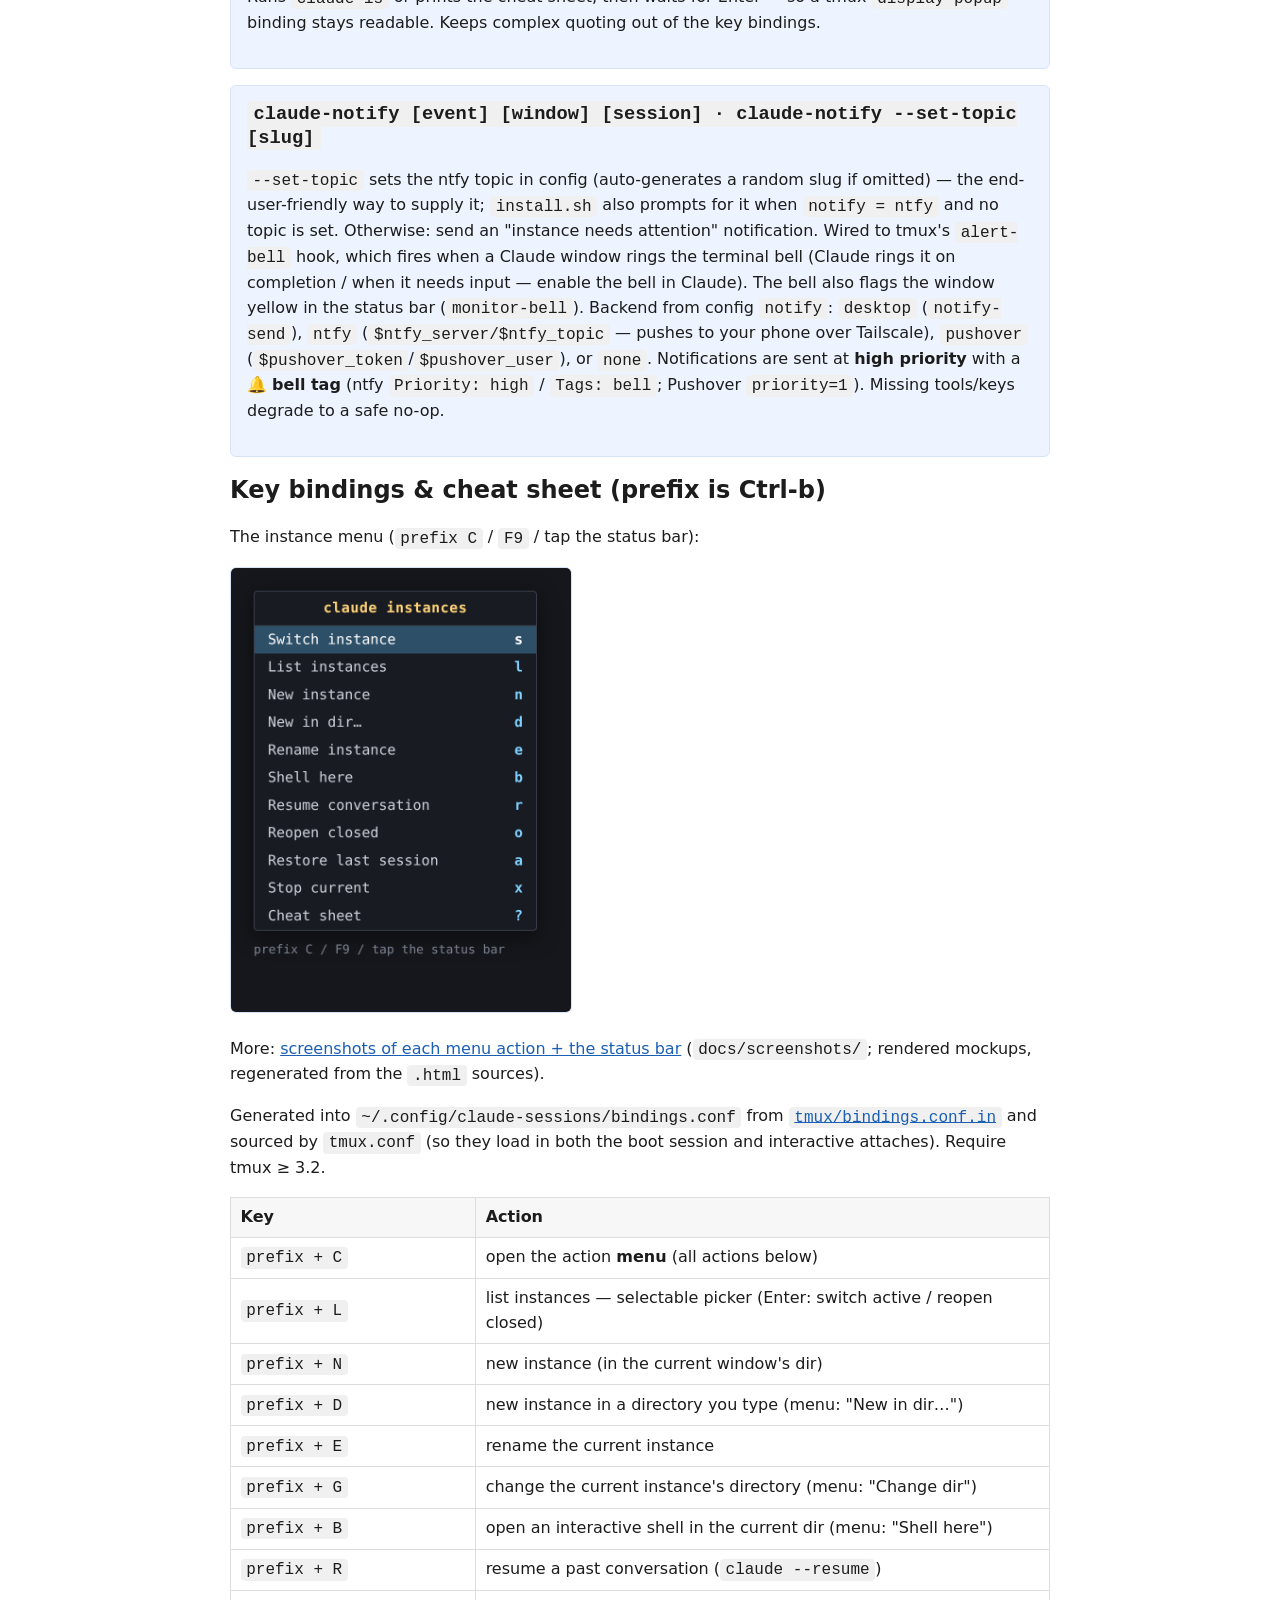
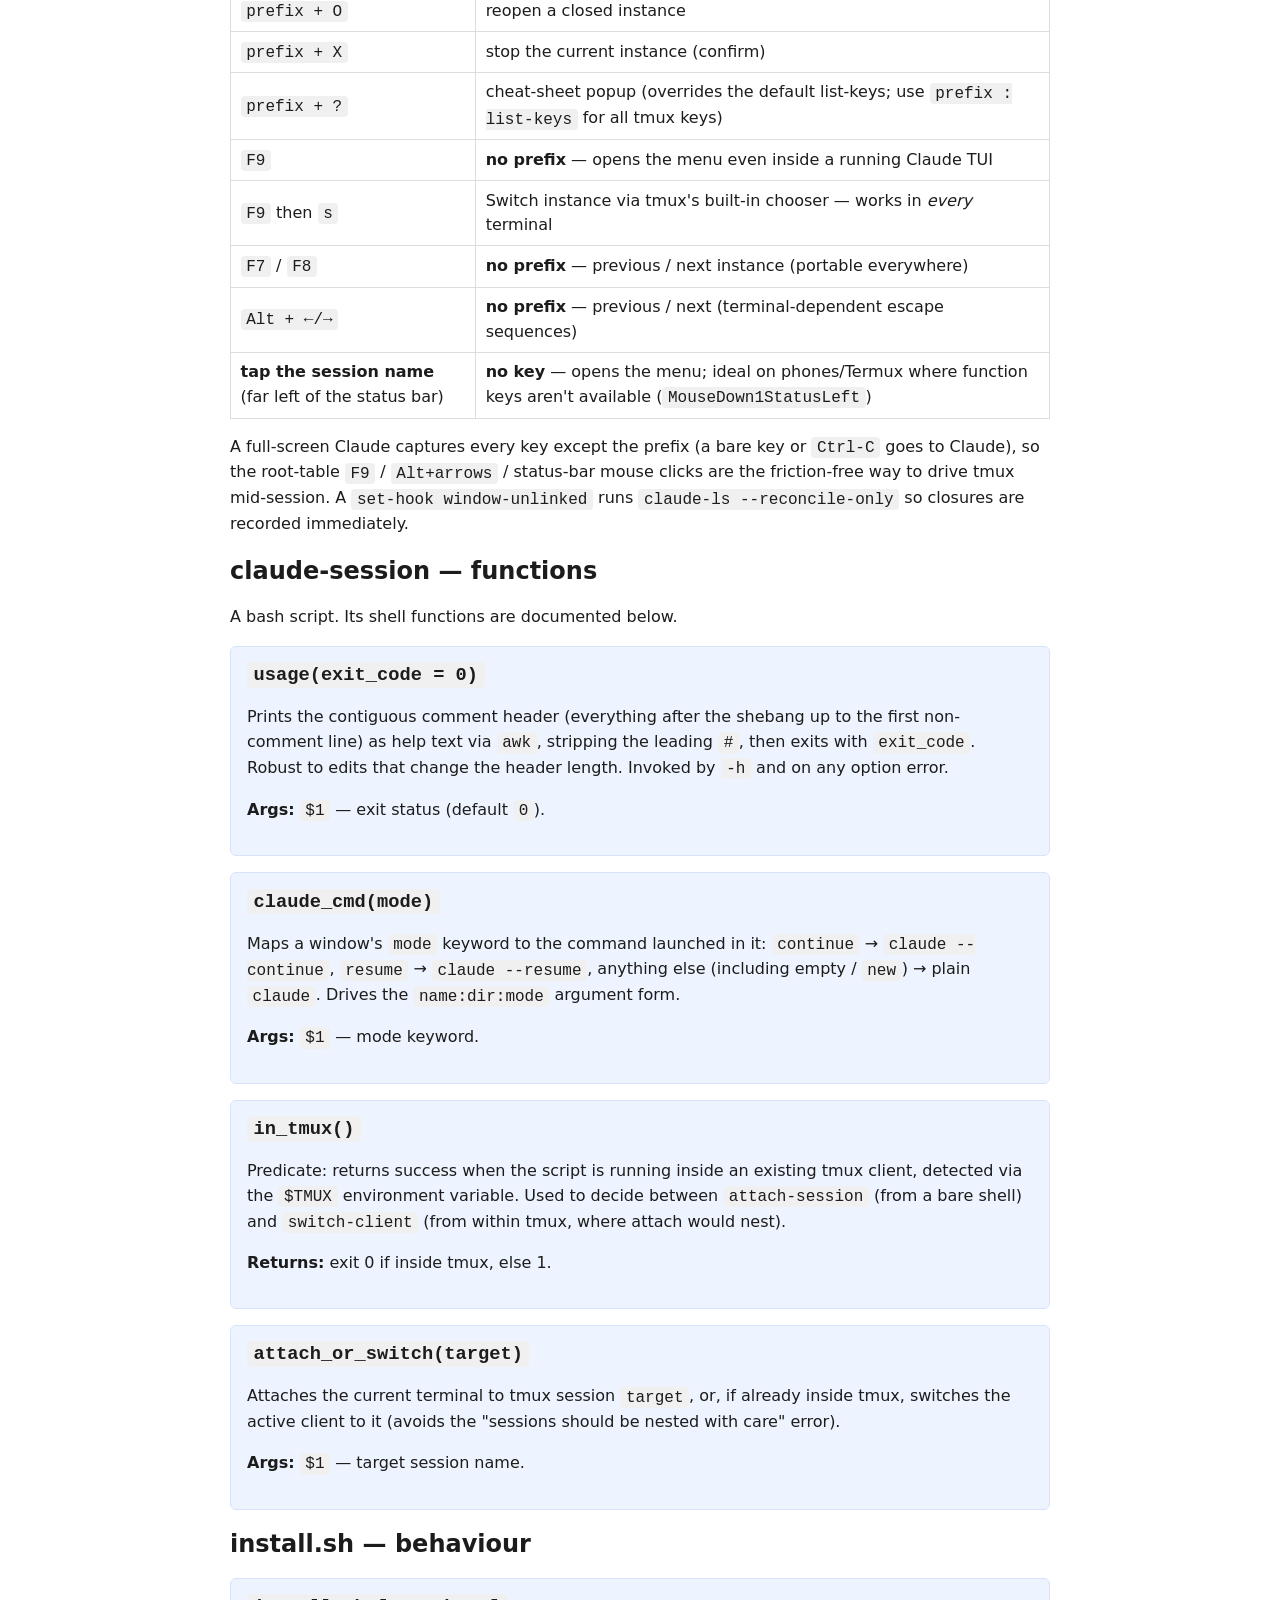
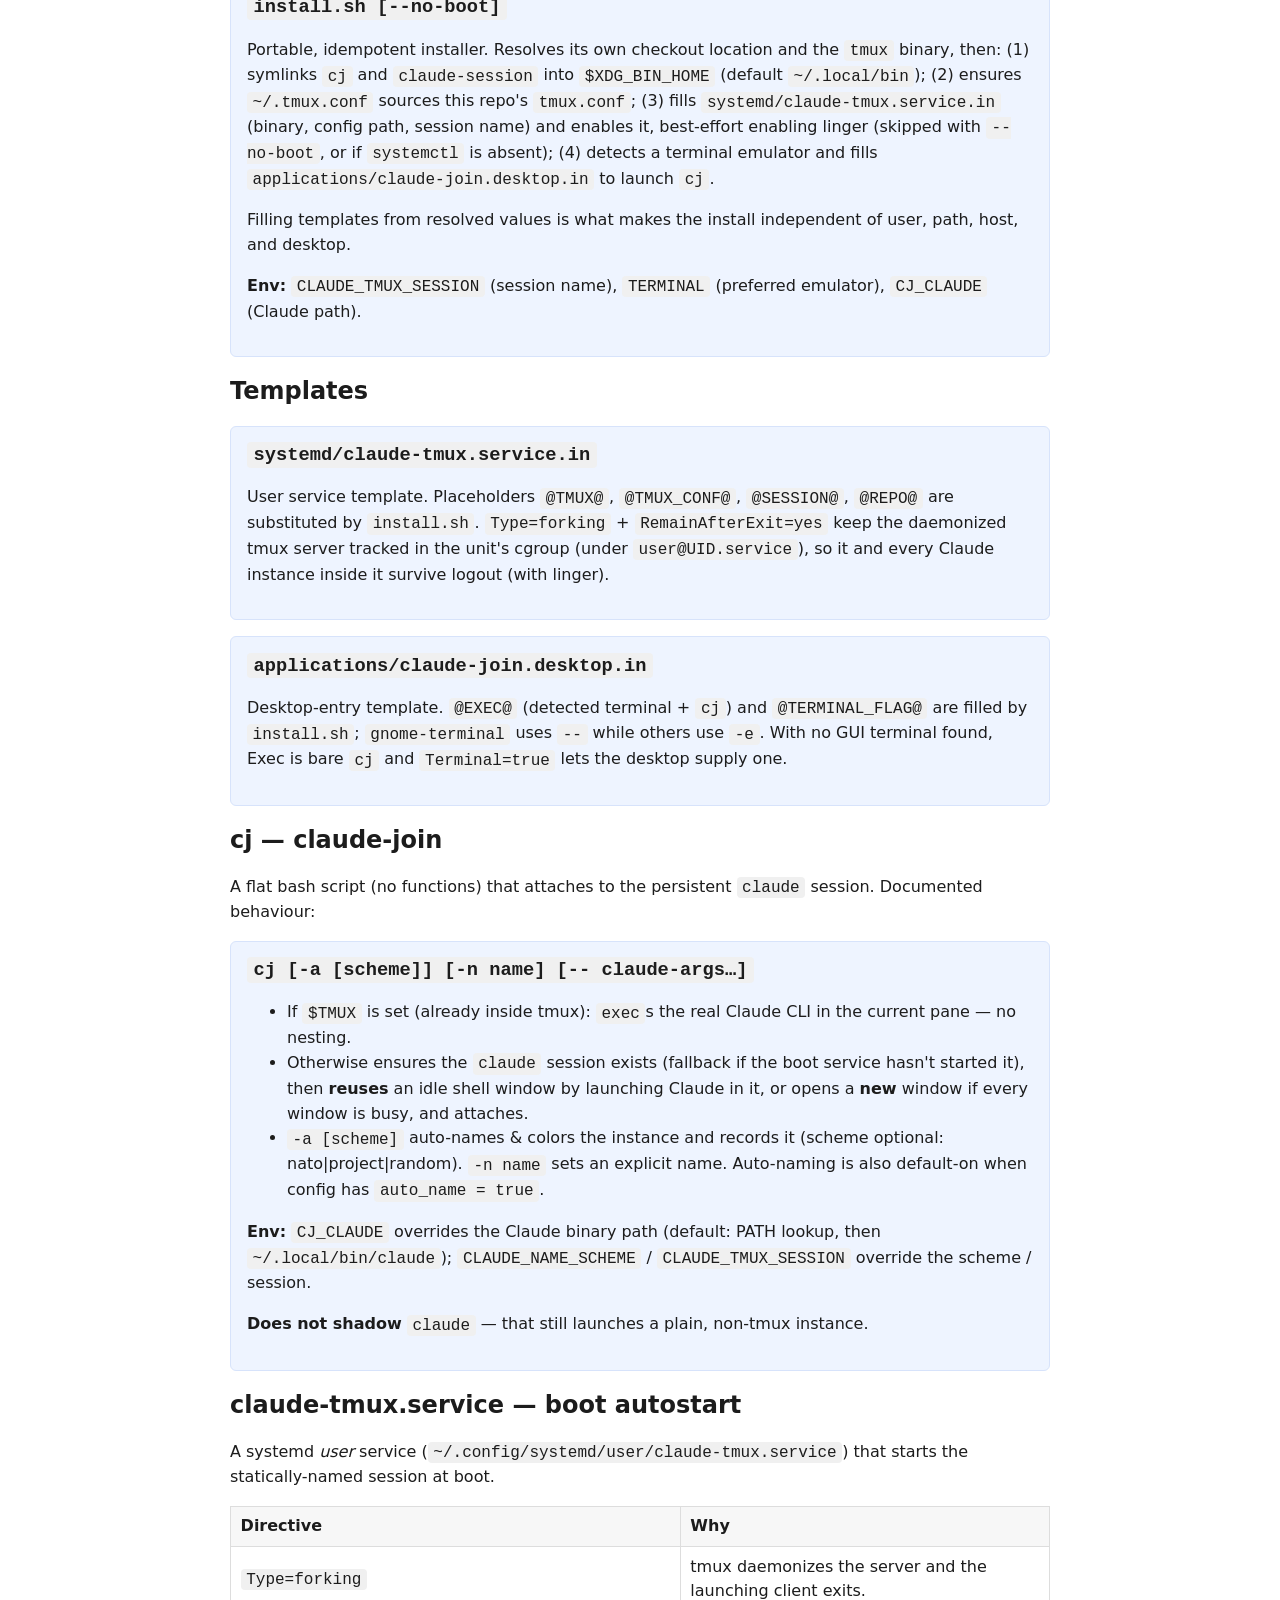
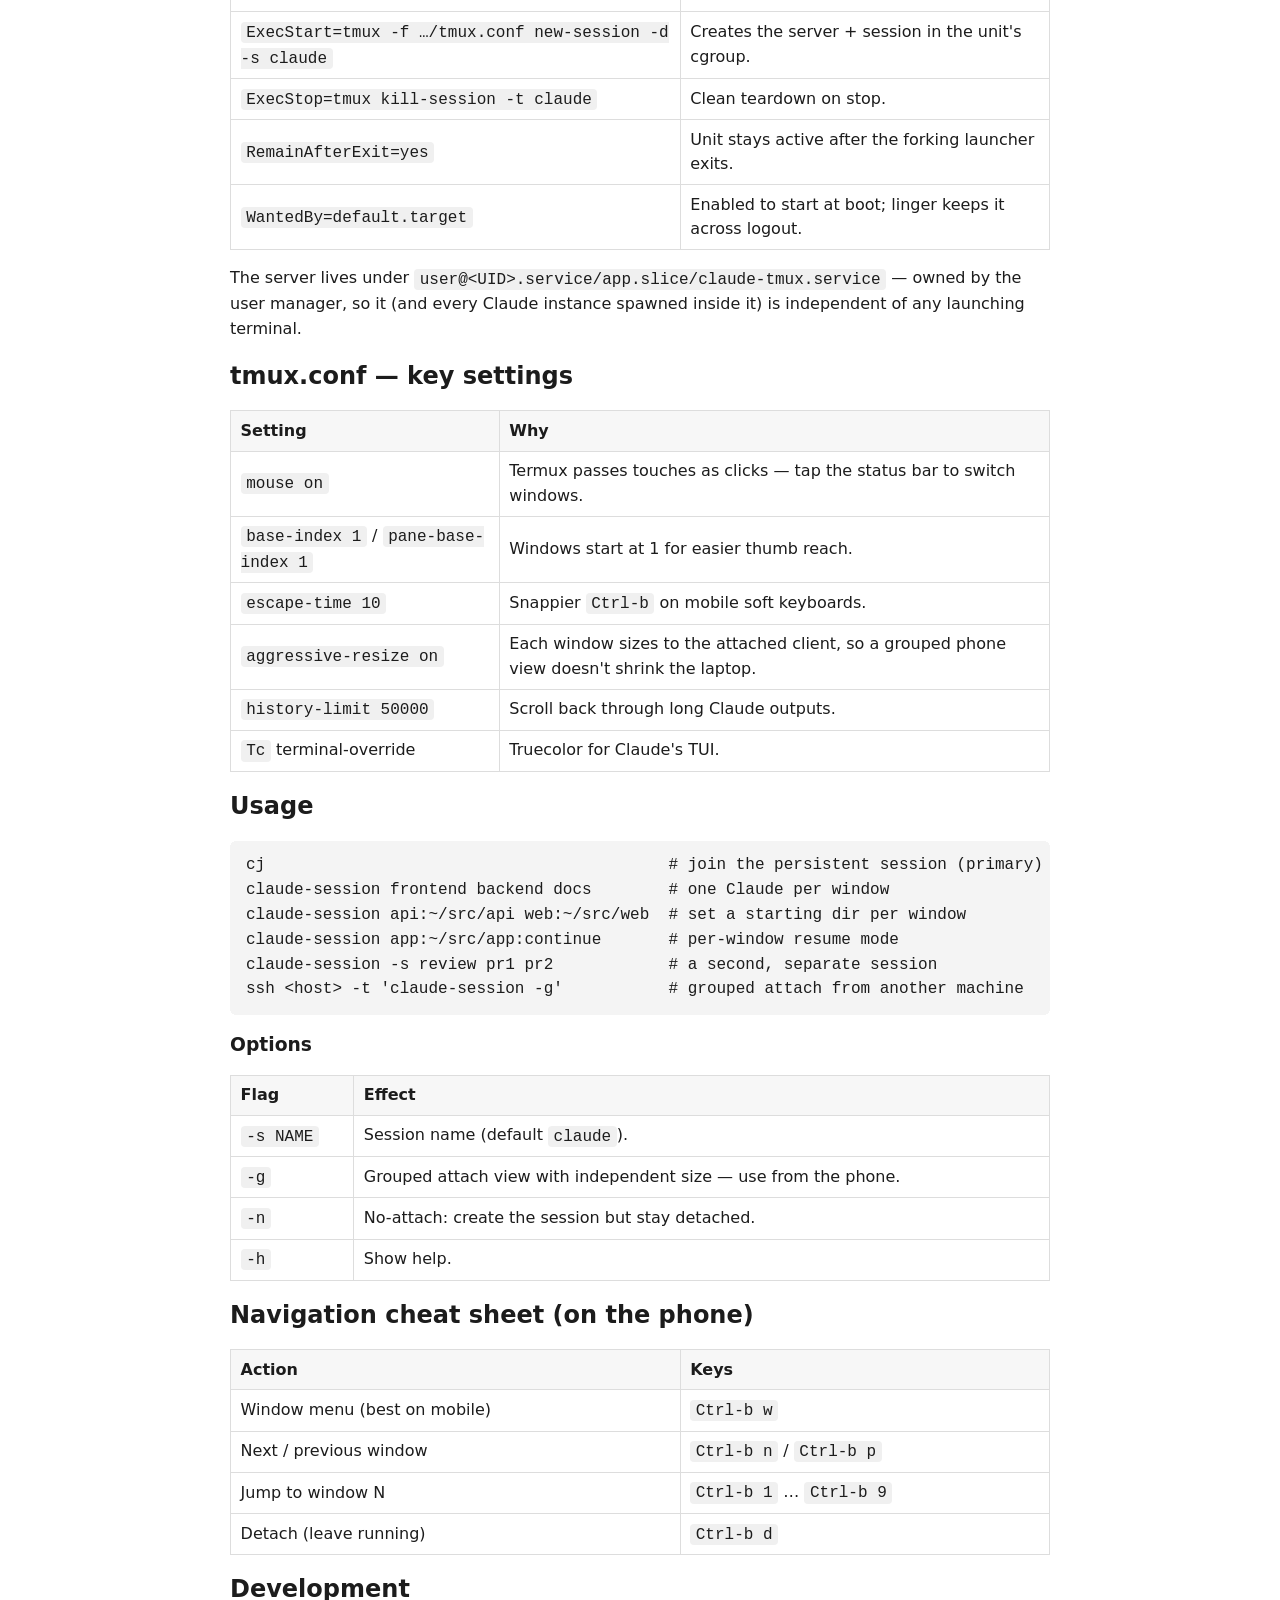
==== commit 4a65a197: "fix(picker): restore caller-dir fallback; sweep stale status files Picker start regression from #19:" ====
--- a/docs/index.html
+++ b/docs/index.html
@@ -120,12 +120,14 @@
 (<code>.</code> when equal).</p></div>
 <div class="sym"><h3 id="cs-scheme"><code>cs_scheme(arg)</code></h3>
 <p>Resolve the naming scheme by the precedence above.</p></div>
-<div class="sym"><h3 id="cs-pickdir"><code>cs_pick_dir()</code> · <code>cs_pick_start(root)</code></h3>
+<div class="sym"><h3 id="cs-pickdir"><code>cs_pick_dir([default])</code> · <code>cs_pick_start(root [,default])</code></h3>
 <p>Pick a directory by <strong>walking the tree one level at a time</strong>,
-echoing the chosen absolute path. It <strong>starts at <code>$PWD</code></strong>
-when that's within the root; otherwise it <strong>warns</strong> (stderr + a
-one-time header banner) and starts at the root (<code>cs_pick_start</code> returns
-the start and signals which case). Entries are shown <strong>relative to the
+echoing the chosen absolute path. Start precedence: <strong><code>$PWD</code> if
+within root → the caller's <code>default</code> if within root</strong> (e.g. an
+instance's current/saved dir, so <code>claude-cd</code>/<code>claude-restore</code>
+open where that instance is) <strong>→ otherwise warn</strong> (stderr + a one-time
+header banner) and start at the root. <code>cs_pick_start</code> returns the start
+and signals (rc 0/1) which case. Entries are shown <strong>relative to the
 root</strong> (<code>search_dir</code>); directories end in <code>/</code>.
 Enter opens a folder; choosing a <em>file</em> selects its parent folder; the
 <code>[ choose THIS folder ]</code> row selects the current directory. Navigation
@@ -167,7 +169,8 @@
 id (a reused window supersedes its old one).</p></div>
 <div class="sym"><h3 id="cs-reconcile"><code>cs_reconcile()</code></h3>
 <p>Mark <code>active</code> records <code>closed</code> (stamping the end time)
-when their window no longer exists, then run <code>cs_link_transcripts</code>.</p></div>
+when their window no longer exists, <strong>sweep stale per-window status files</strong>
+for windows that are gone, then run <code>cs_link_transcripts</code>.</p></div>
 <div class="sym"><h3 id="cs-field"><code>cs_field(n, row)</code></h3>
 <p>Extract the nth tab field of a registry row with <code>cut</code> — preserving
 empty fields. (Plain <code>IFS=$'\t' read</code> collapses consecutive tabs, so it
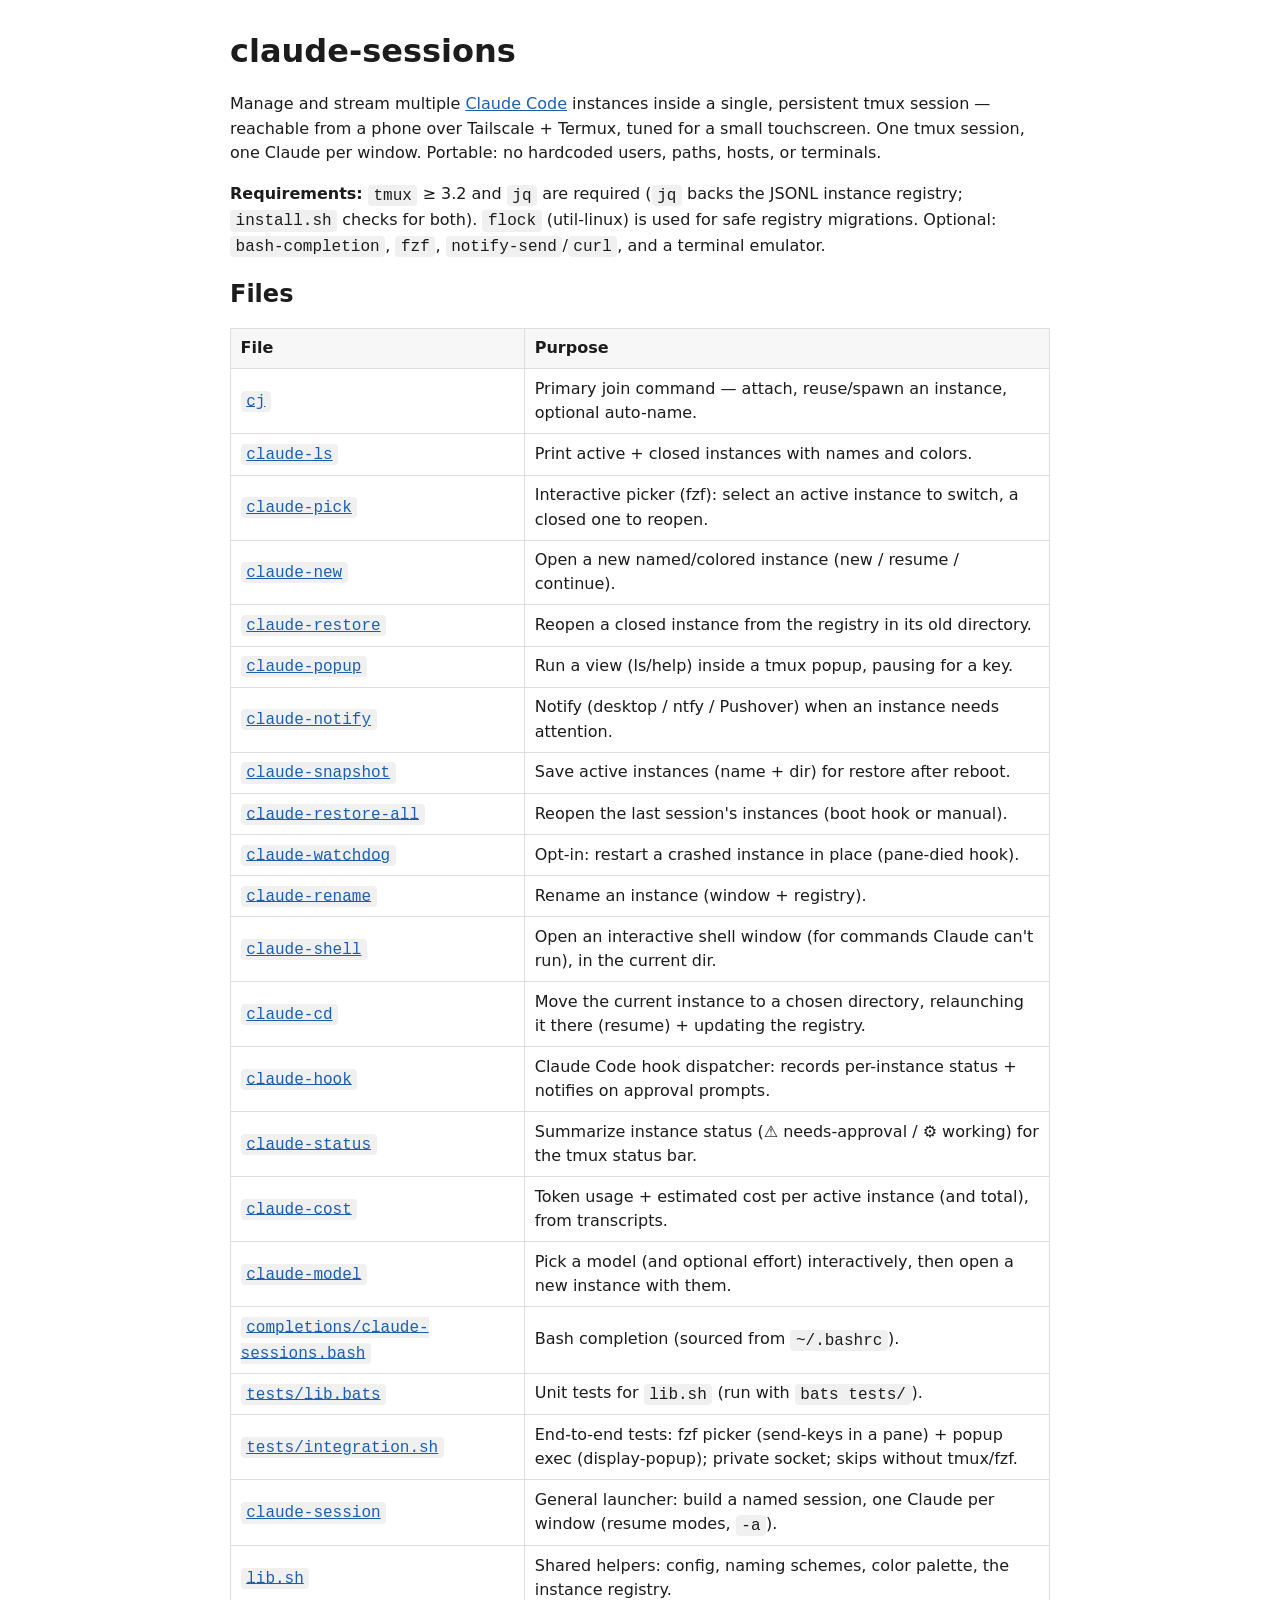
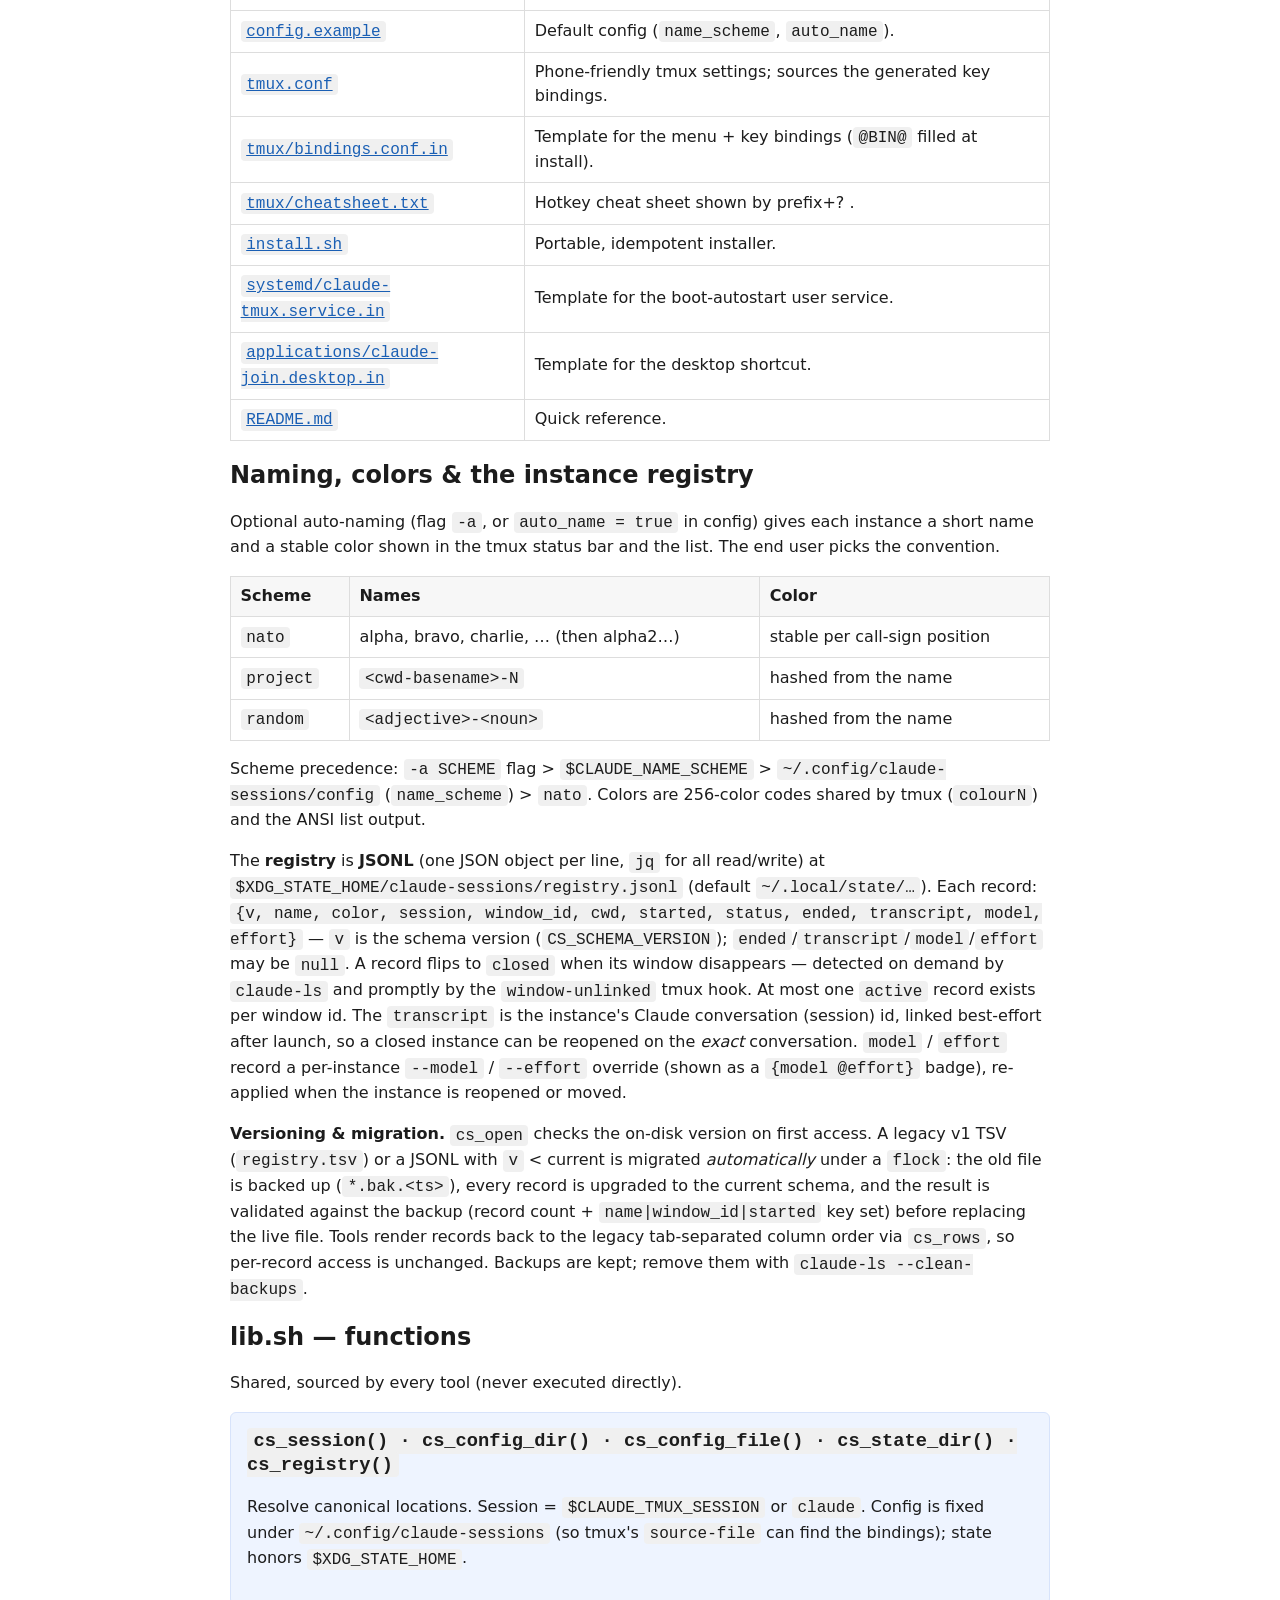
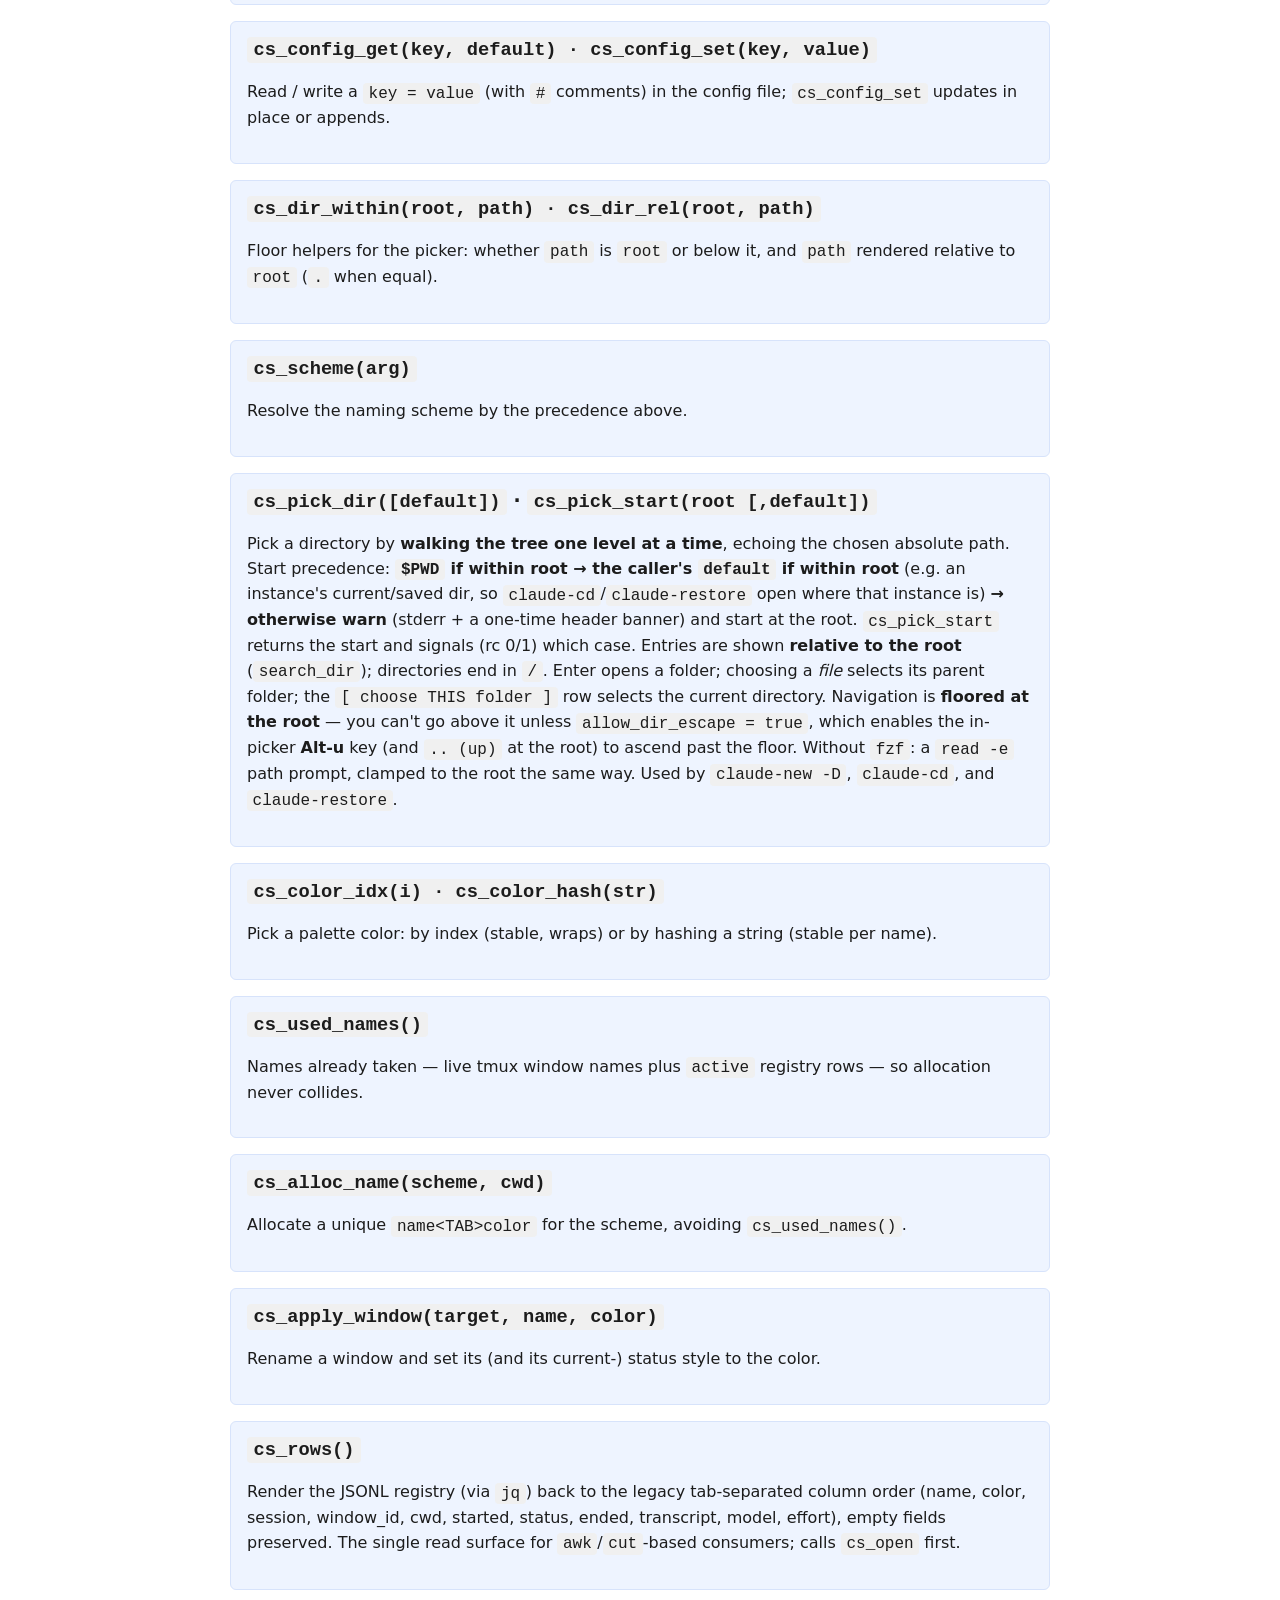
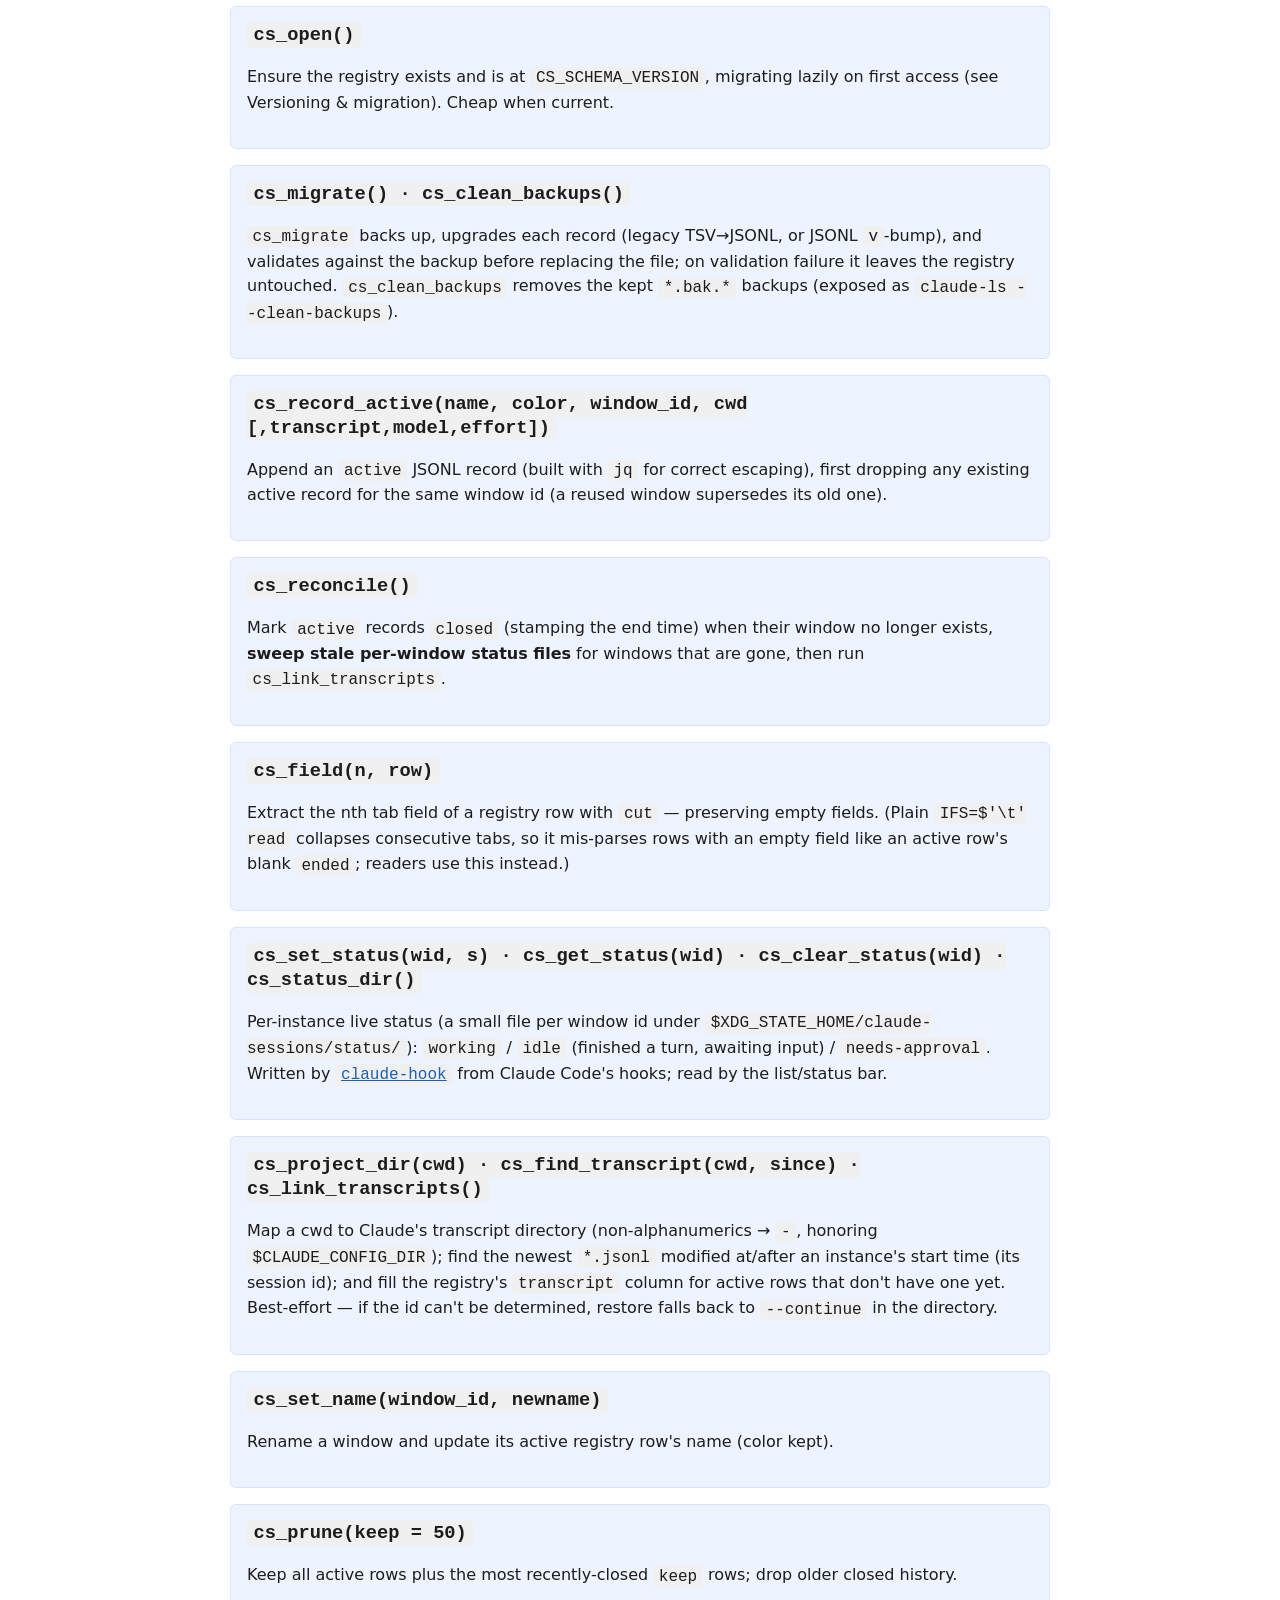
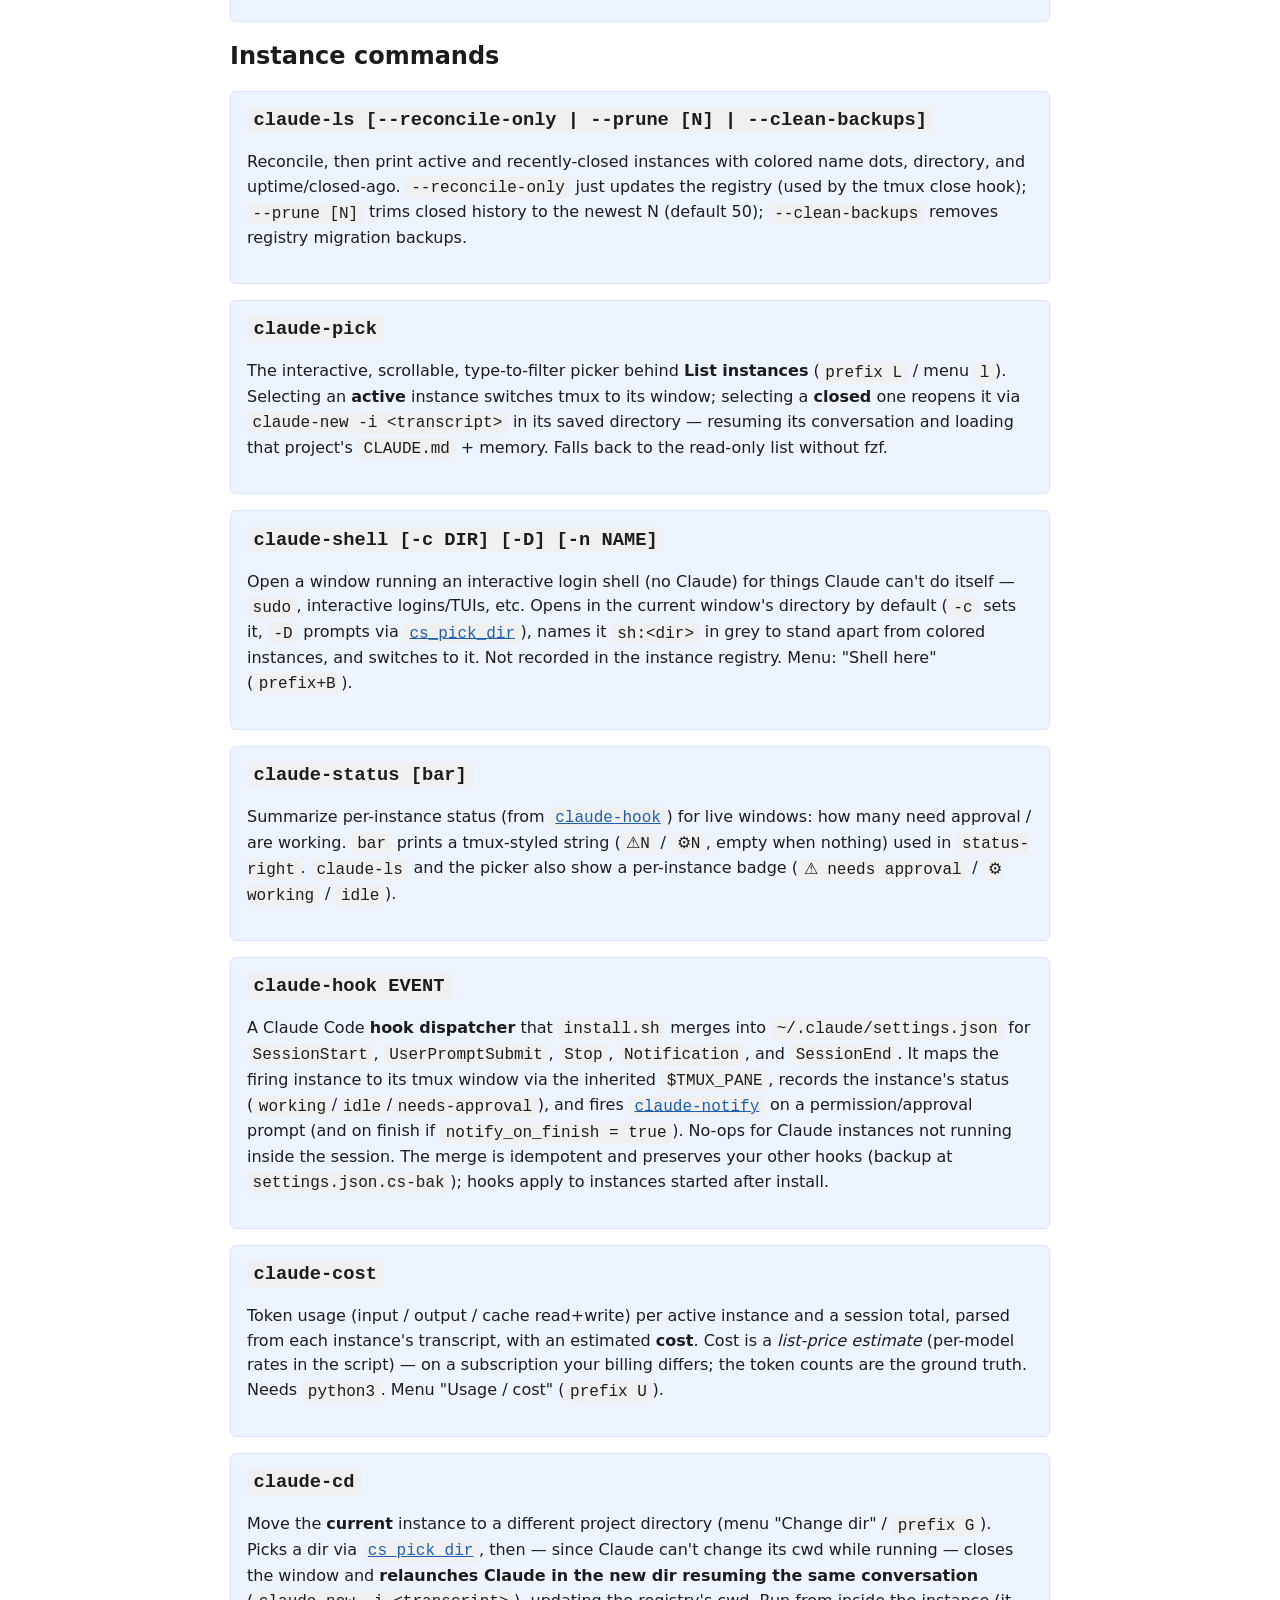
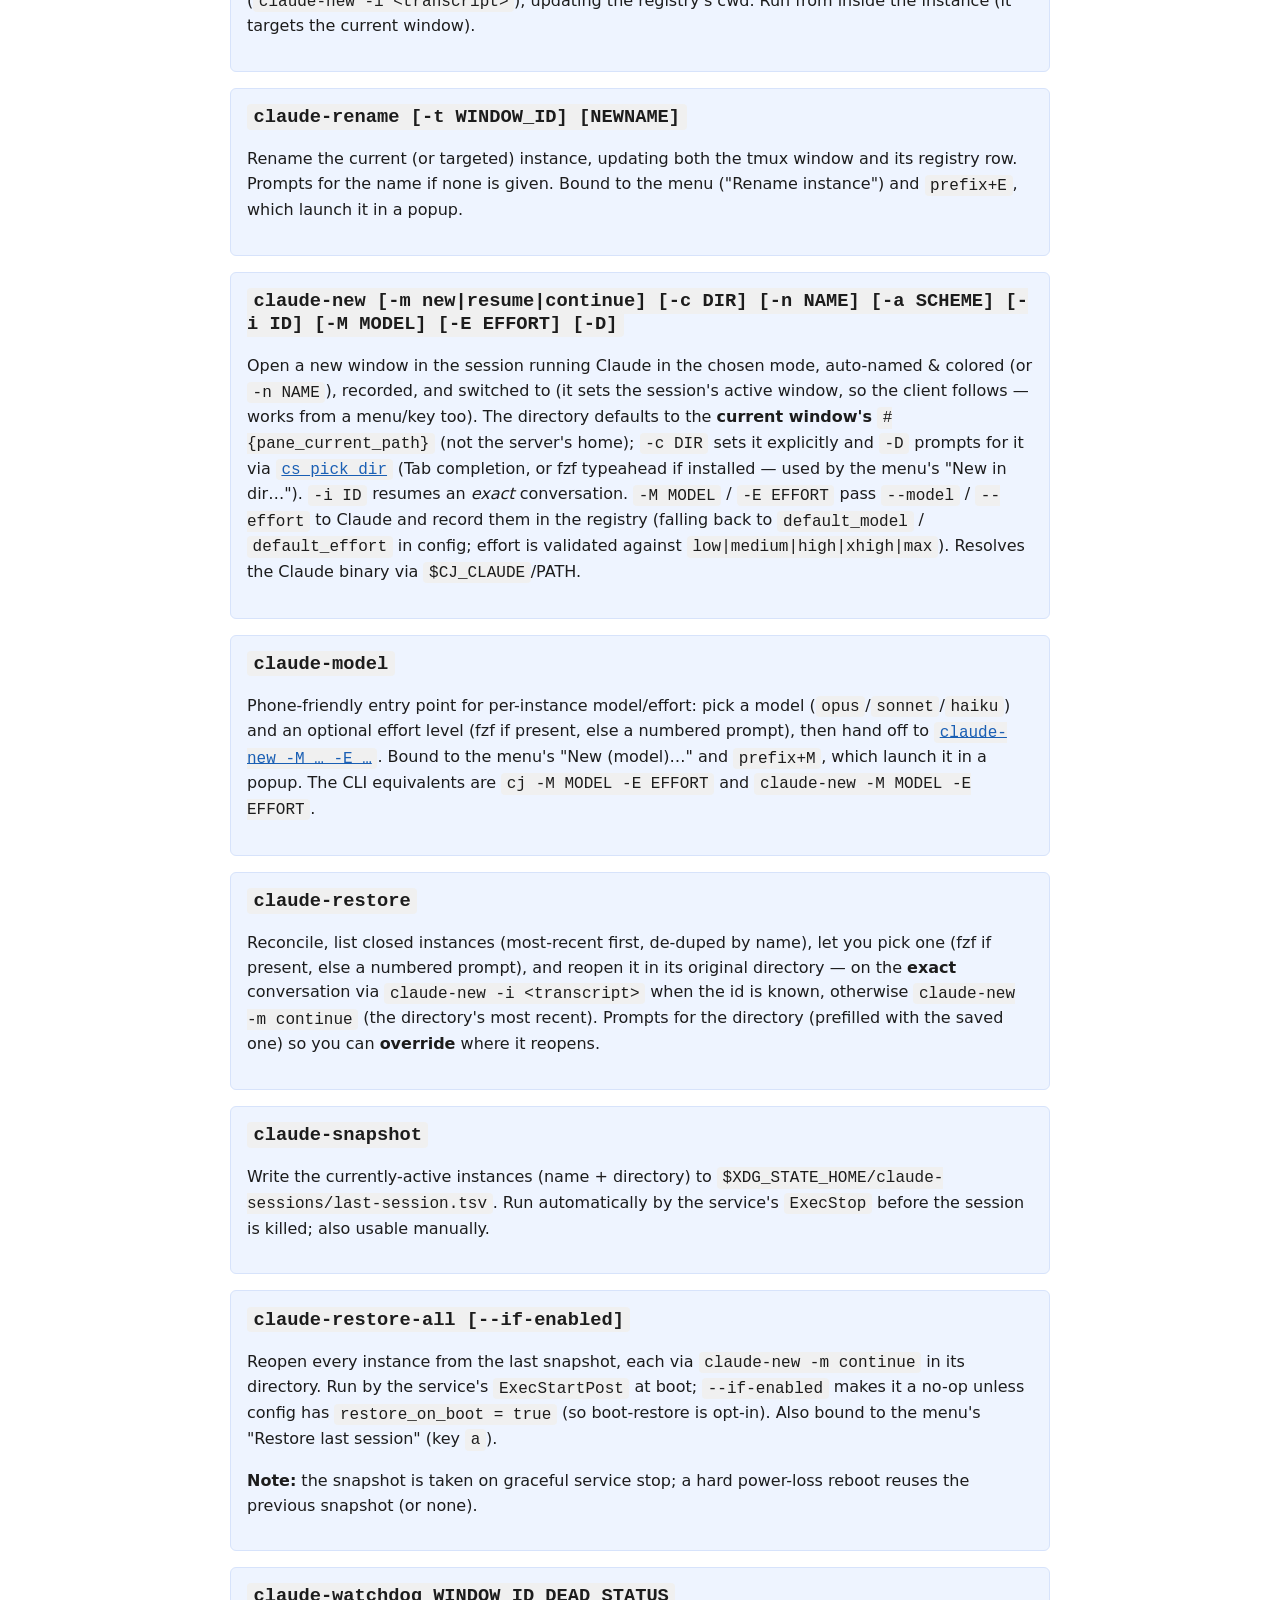
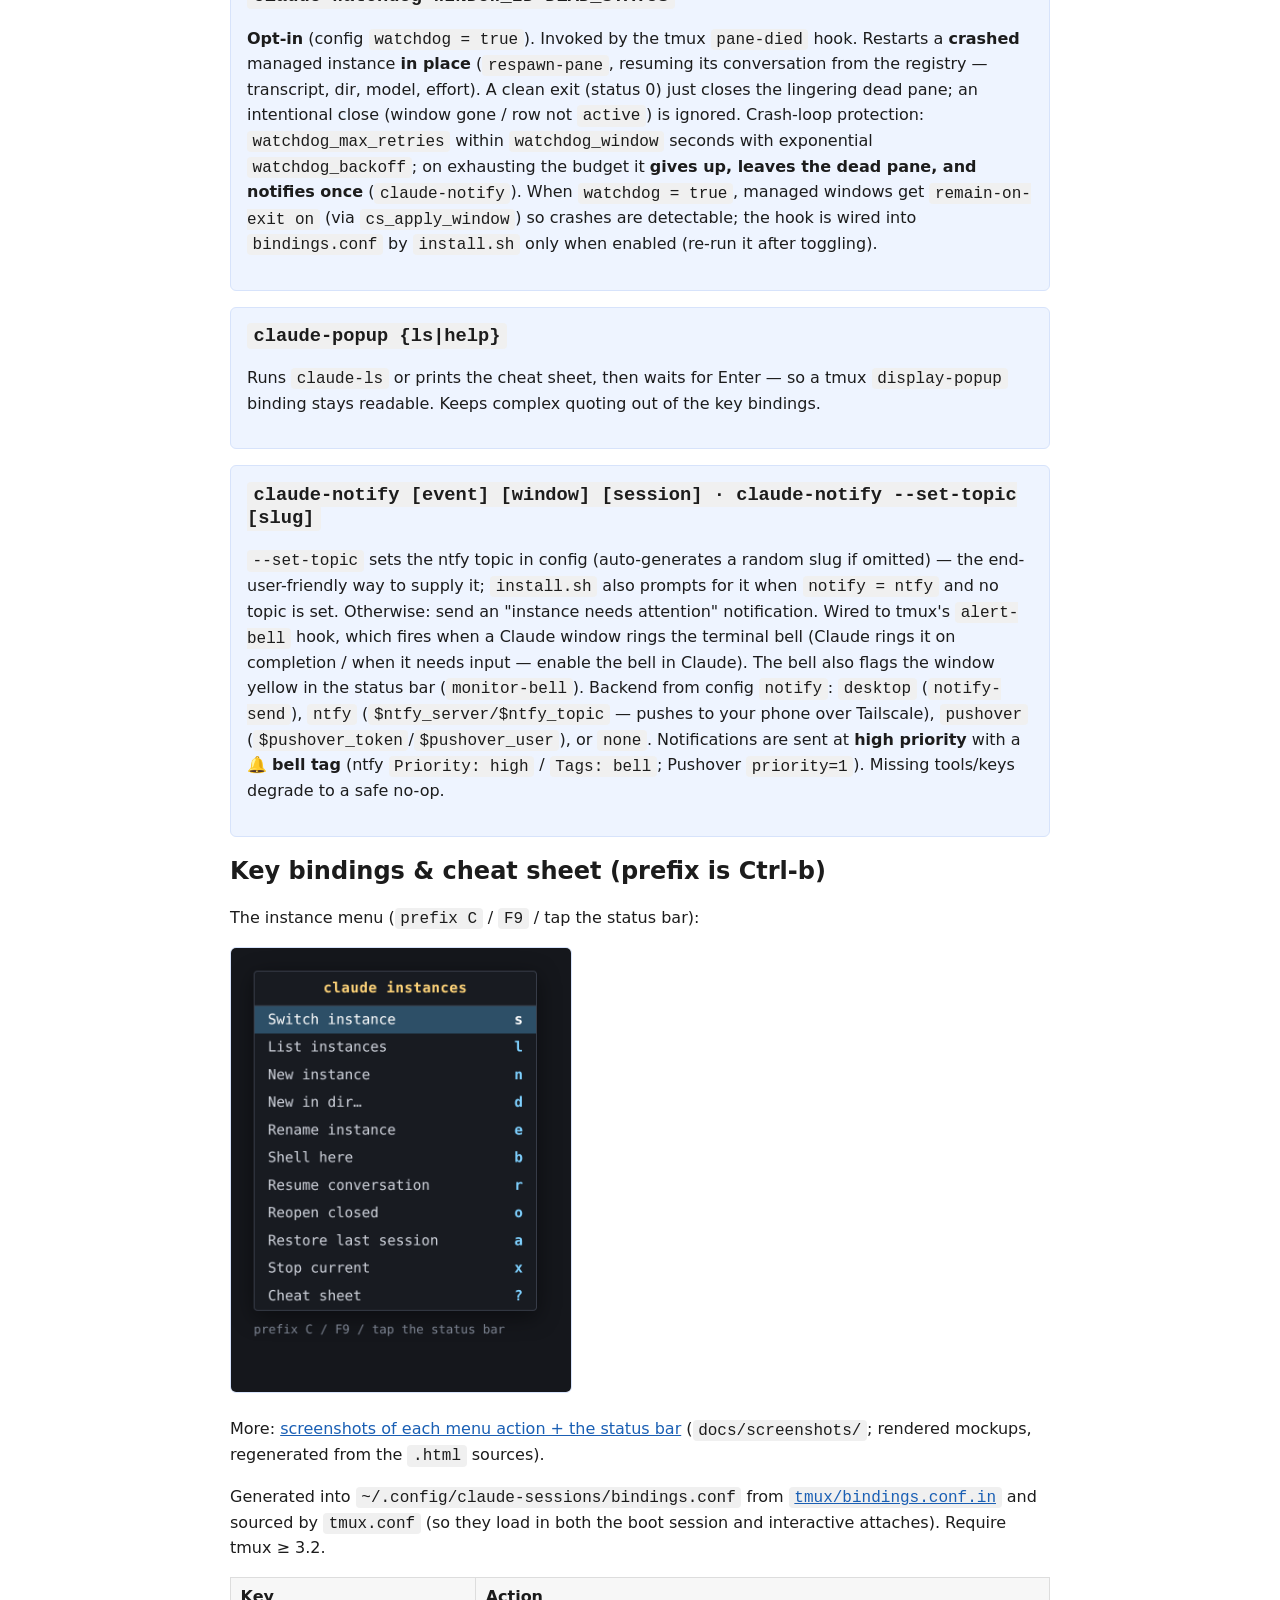
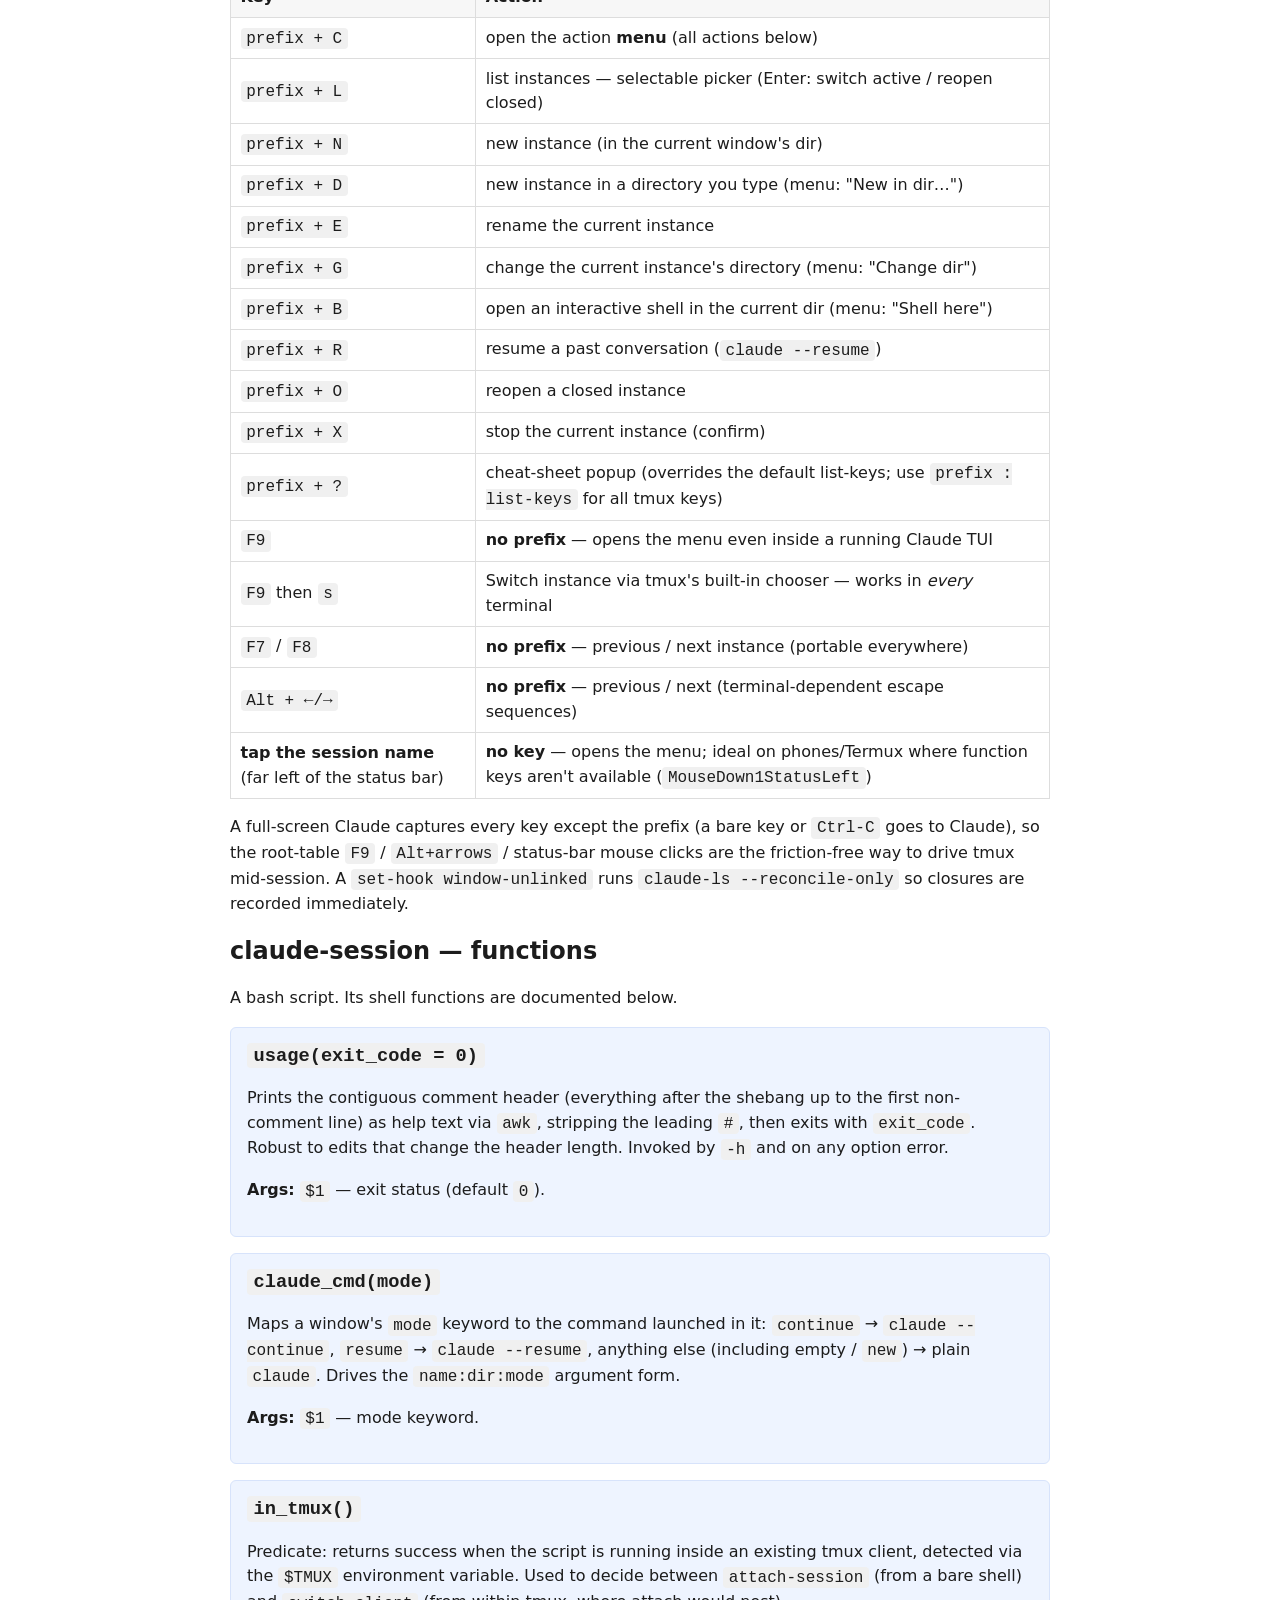
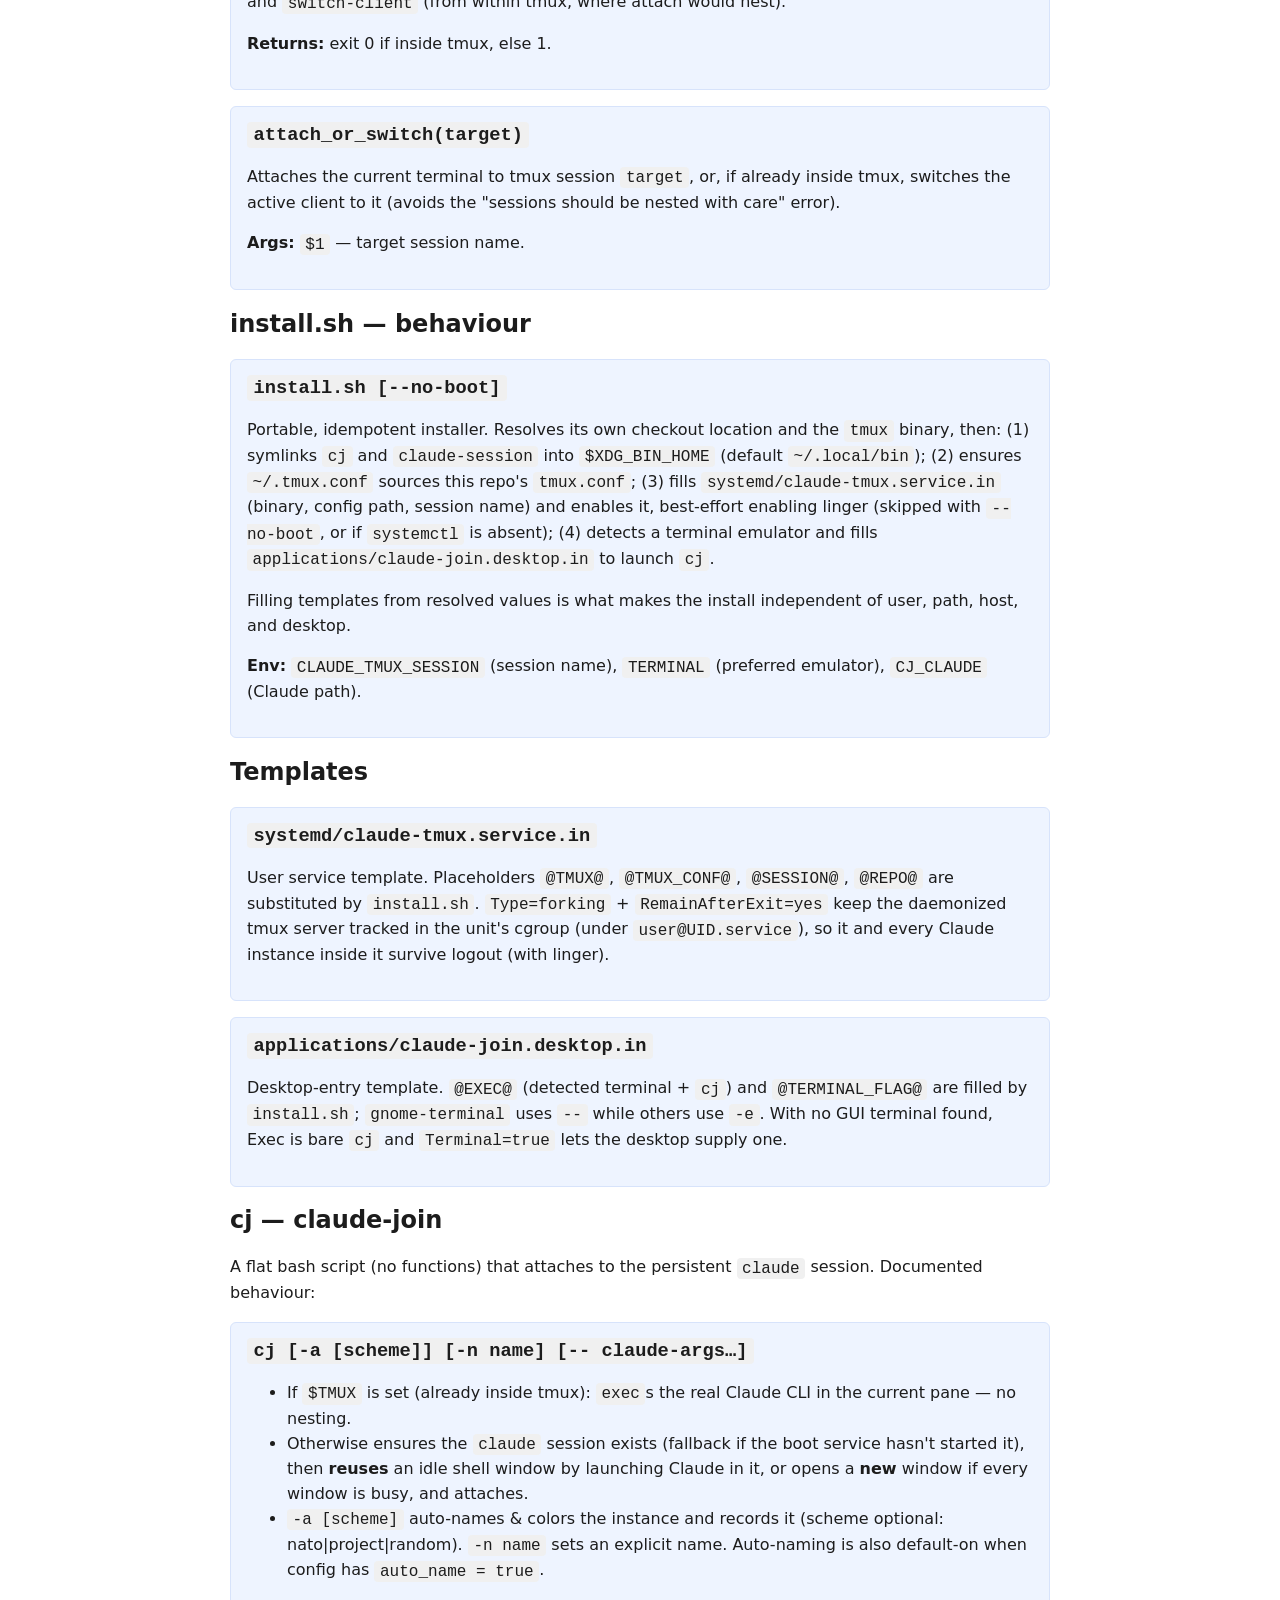
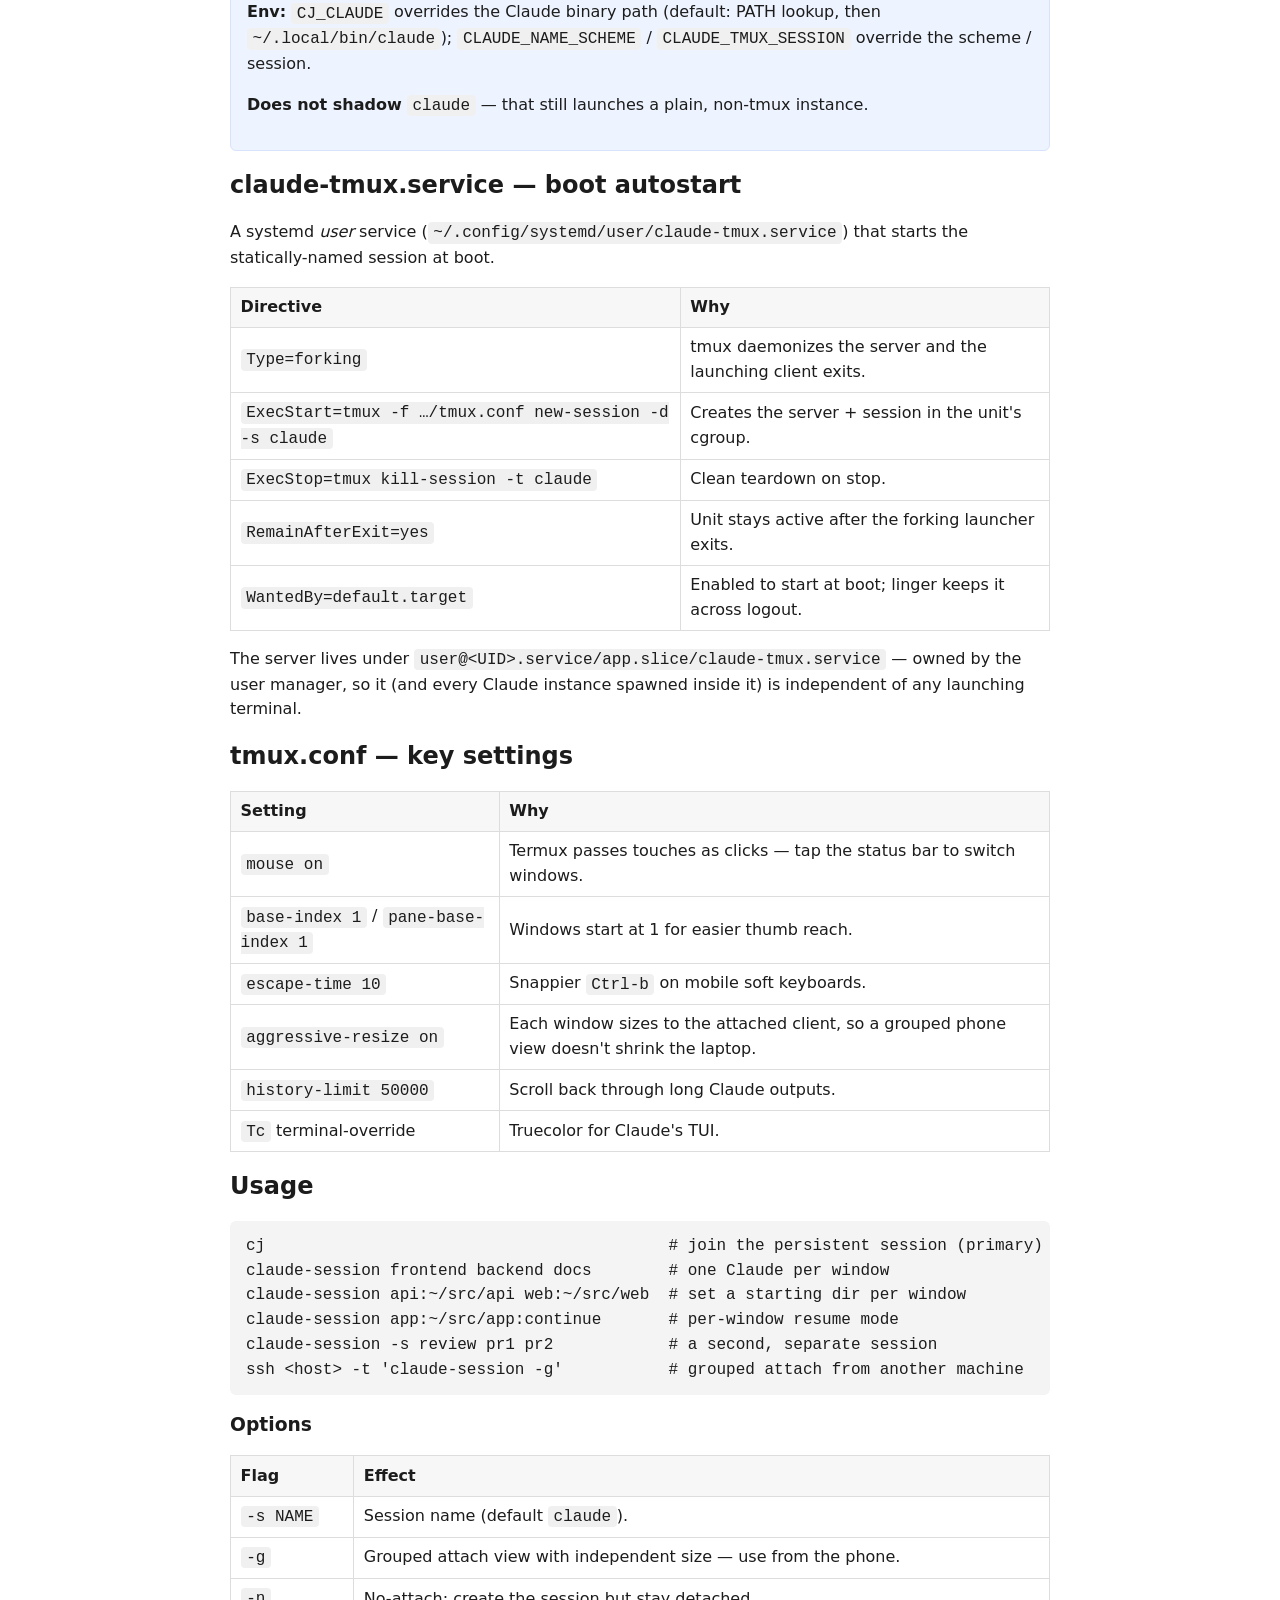
==== commit 9c78be7c: "feat: watchdog — auto-restart crashed instances in place (opt-in) Implements the approved plan (A / " ====
--- a/docs/index.html
+++ b/docs/index.html
@@ -42,6 +42,7 @@
   <tr><td><a href="../claude-notify"><code>claude-notify</code></a></td><td>Notify (desktop / ntfy / Pushover) when an instance needs attention.</td></tr>
   <tr><td><a href="../claude-snapshot"><code>claude-snapshot</code></a></td><td>Save active instances (name + dir) for restore after reboot.</td></tr>
   <tr><td><a href="../claude-restore-all"><code>claude-restore-all</code></a></td><td>Reopen the last session's instances (boot hook or manual).</td></tr>
+  <tr><td><a href="../claude-watchdog"><code>claude-watchdog</code></a></td><td>Opt-in: restart a crashed instance in place (pane-died hook).</td></tr>
   <tr><td><a href="../claude-rename"><code>claude-rename</code></a></td><td>Rename an instance (window + registry).</td></tr>
   <tr><td><a href="../claude-shell"><code>claude-shell</code></a></td><td>Open an interactive shell window (for commands Claude can't run), in the current dir.</td></tr>
   <tr><td><a href="../claude-cd"><code>claude-cd</code></a></td><td>Move the current instance to a chosen directory, relaunching it there (resume) + updating the registry.</td></tr>
@@ -298,6 +299,20 @@
 opt-in). Also bound to the menu's "Restore last session" (key <code>a</code>).</p>
 <p><strong>Note:</strong> the snapshot is taken on graceful service stop; a hard
 power-loss reboot reuses the previous snapshot (or none).</p></div>
+<div class="sym"><h3 id="cmd-watchdog"><code>claude-watchdog WINDOW_ID DEAD_STATUS</code></h3>
+<p><strong>Opt-in</strong> (config <code>watchdog = true</code>). Invoked by the
+tmux <code>pane-died</code> hook. Restarts a <strong>crashed</strong> managed
+instance <strong>in place</strong> (<code>respawn-pane</code>, resuming its
+conversation from the registry — transcript, dir, model, effort). A clean exit
+(status 0) just closes the lingering dead pane; an intentional close (window
+gone / row not <code>active</code>) is ignored. Crash-loop protection:
+<code>watchdog_max_retries</code> within <code>watchdog_window</code> seconds with
+exponential <code>watchdog_backoff</code>; on exhausting the budget it
+<strong>gives up, leaves the dead pane, and notifies once</strong>
+(<code>claude-notify</code>). When <code>watchdog = true</code>, managed windows
+get <code>remain-on-exit on</code> (via <code>cs_apply_window</code>) so crashes
+are detectable; the hook is wired into <code>bindings.conf</code> by
+<code>install.sh</code> only when enabled (re-run it after toggling).</p></div>
 <div class="sym"><h3 id="cmd-popup"><code>claude-popup {ls|help}</code></h3>
 <p>Runs <code>claude-ls</code> or prints the cheat sheet, then waits for Enter —
 so a tmux <code>display-popup</code> binding stays readable. Keeps complex
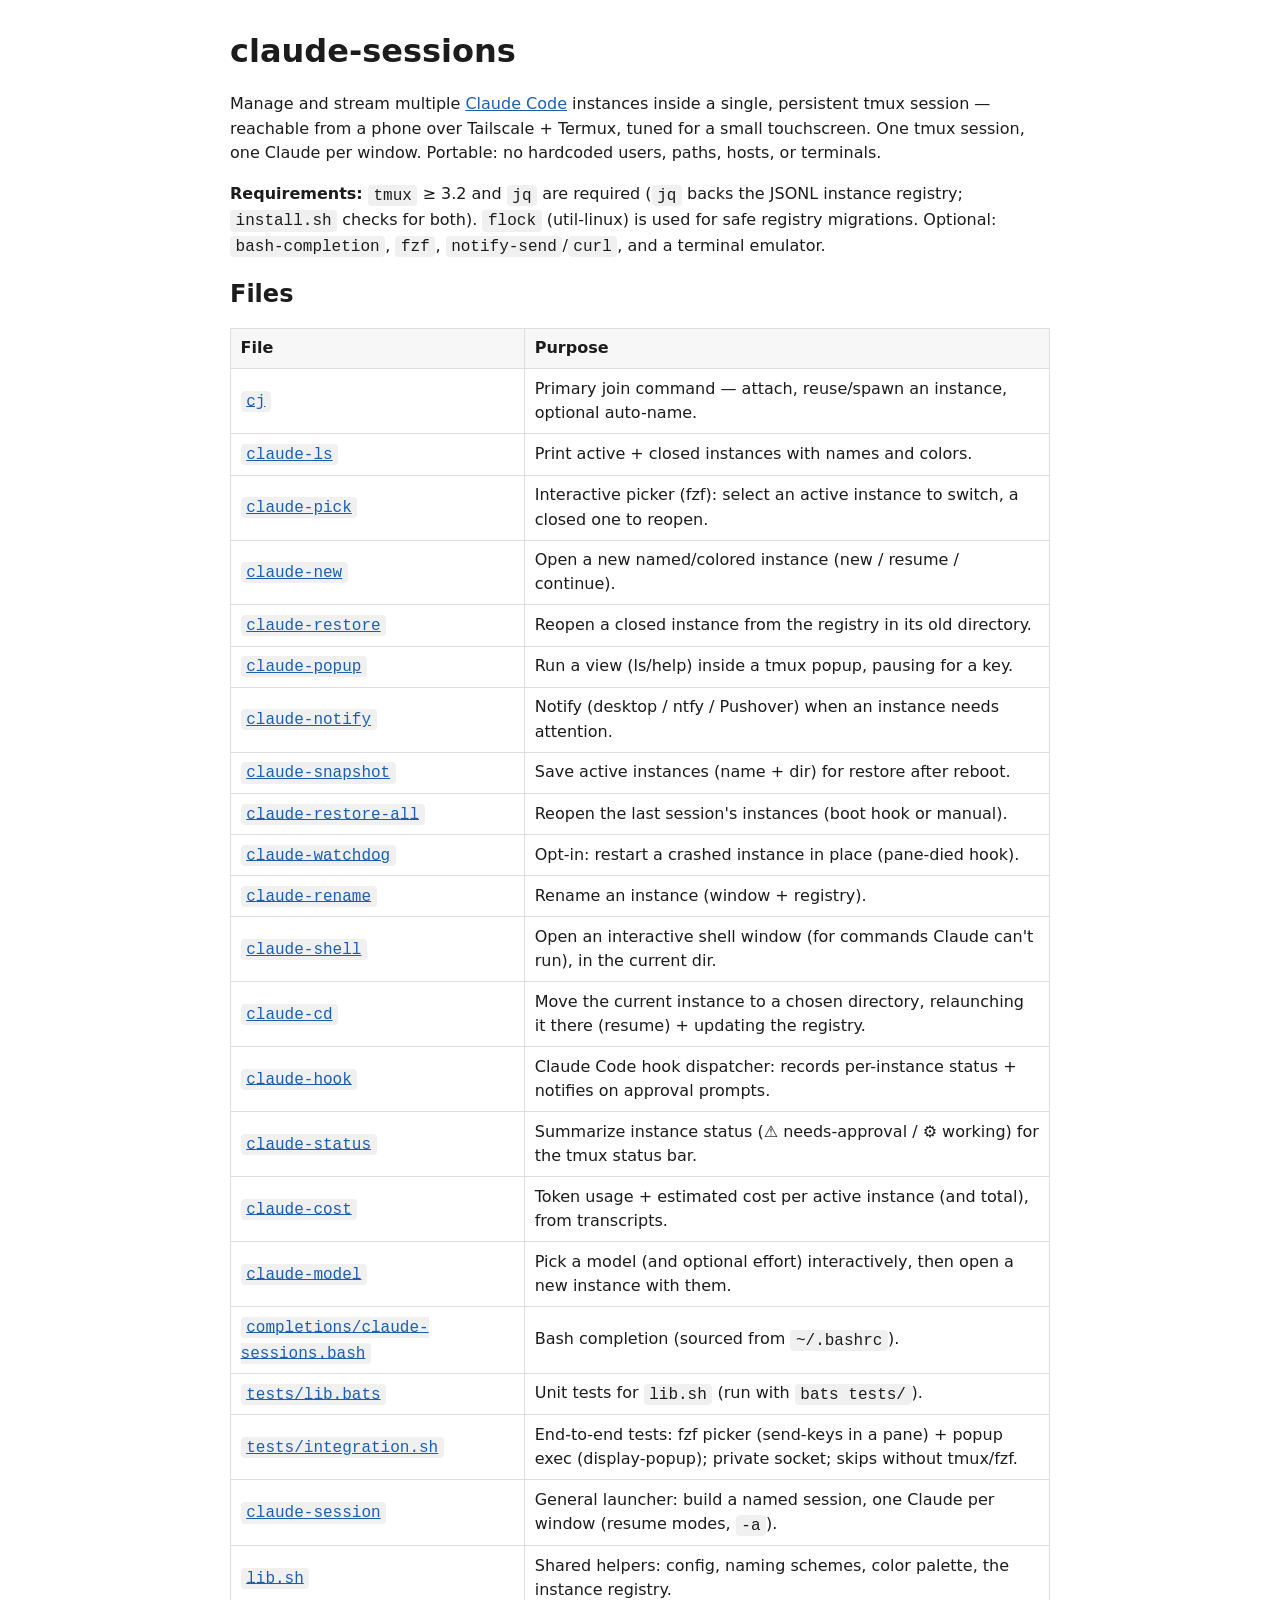
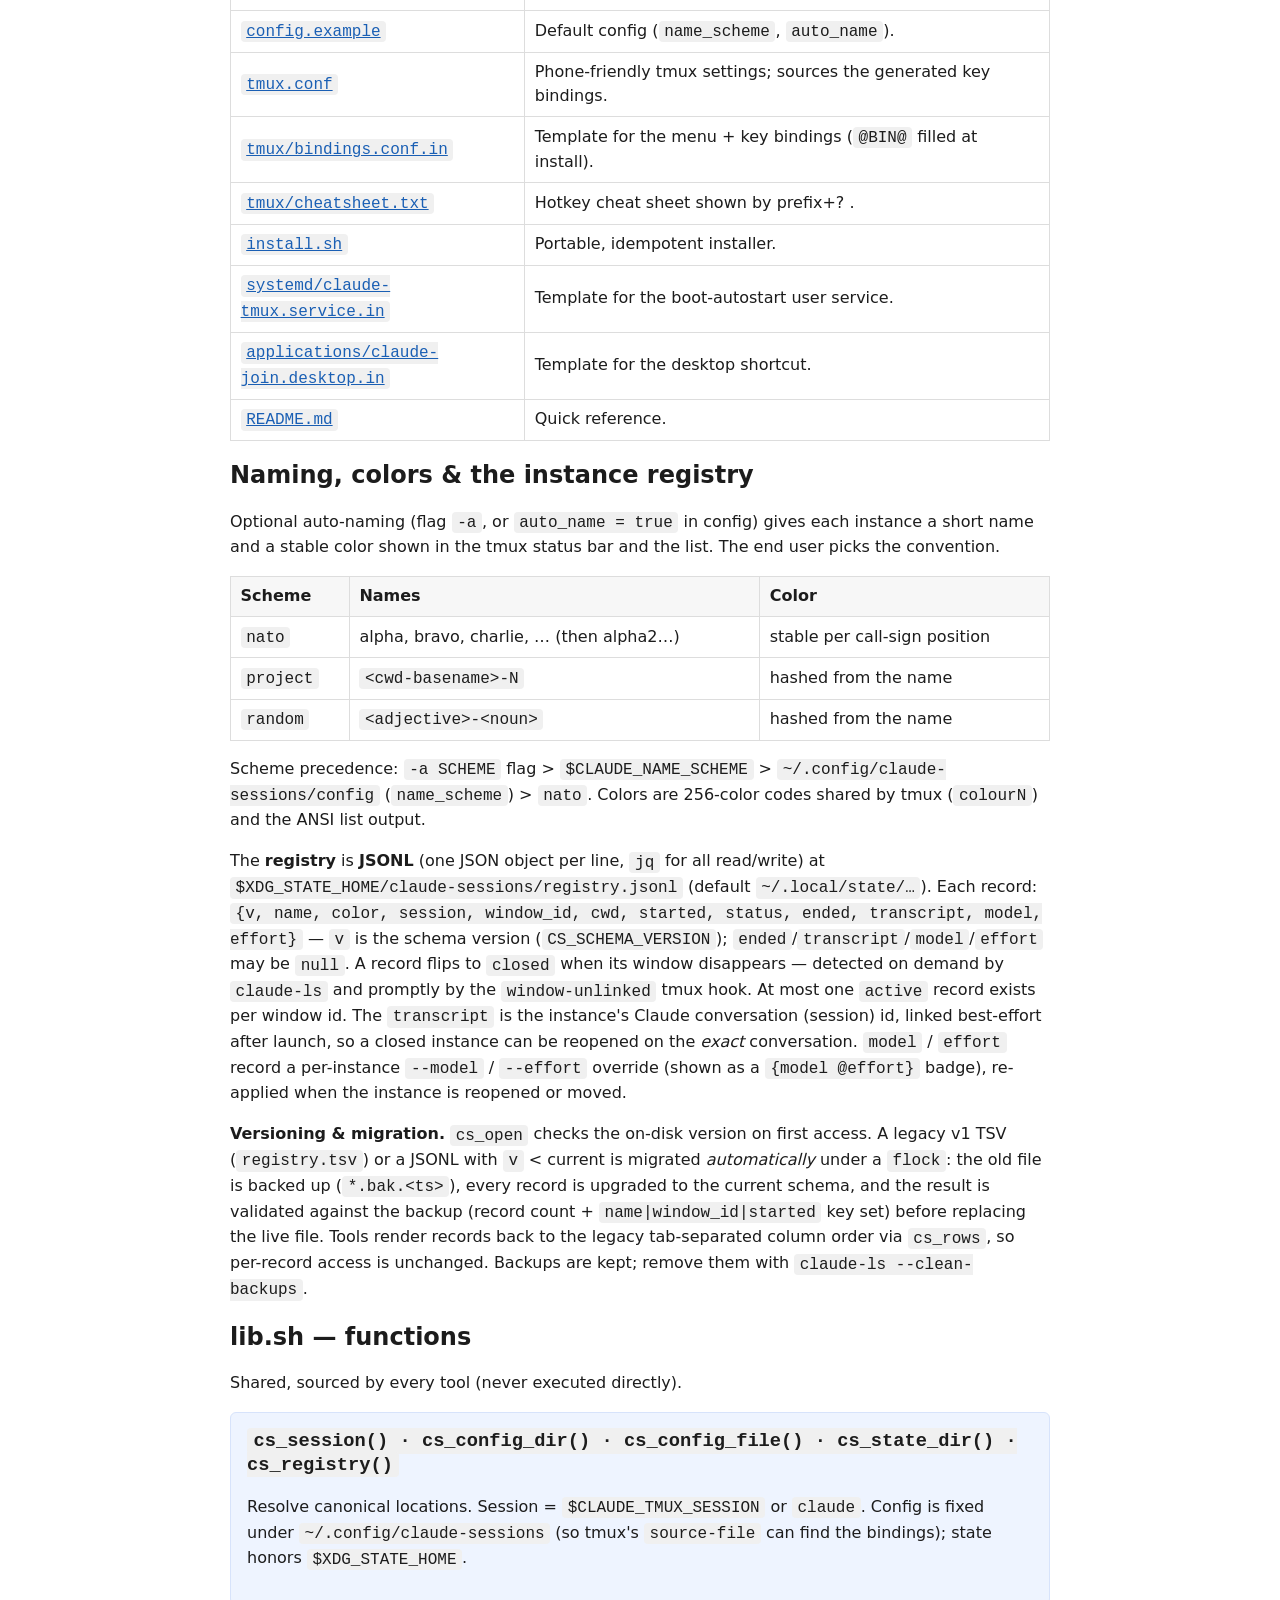
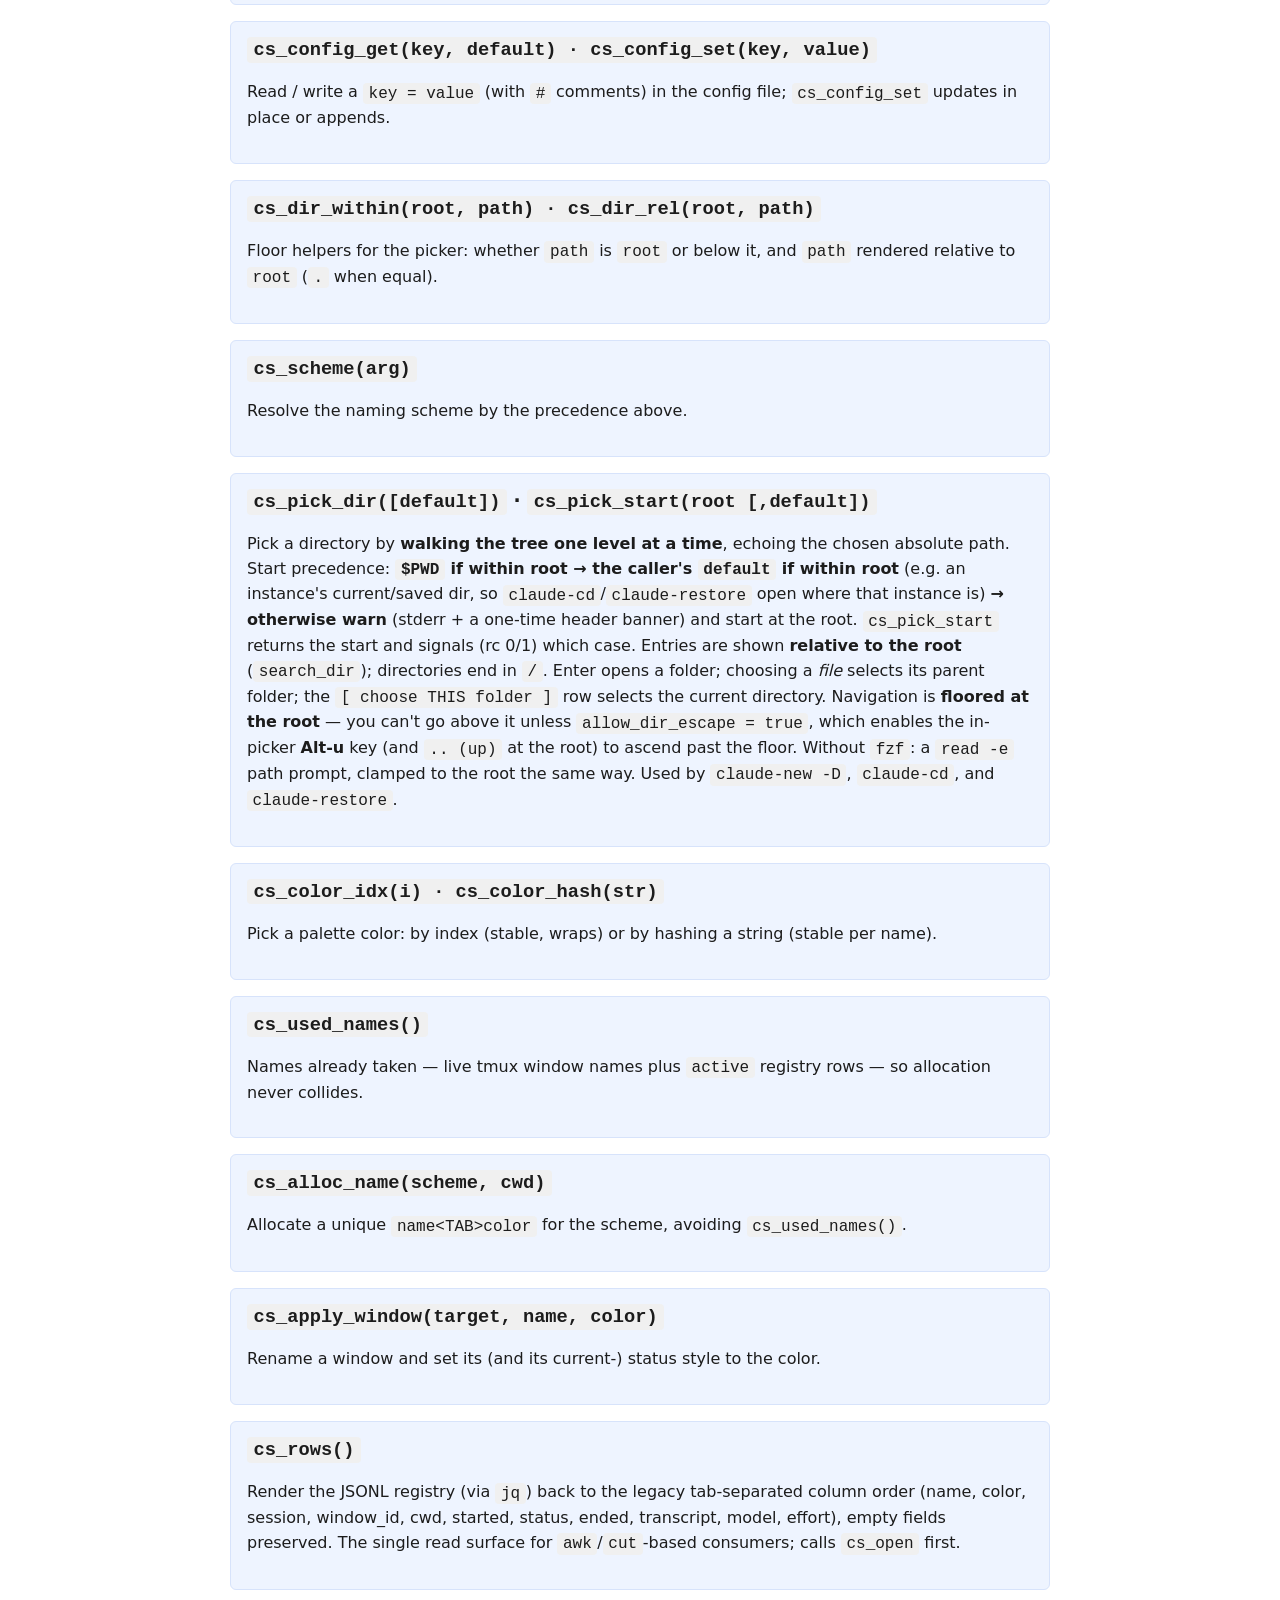
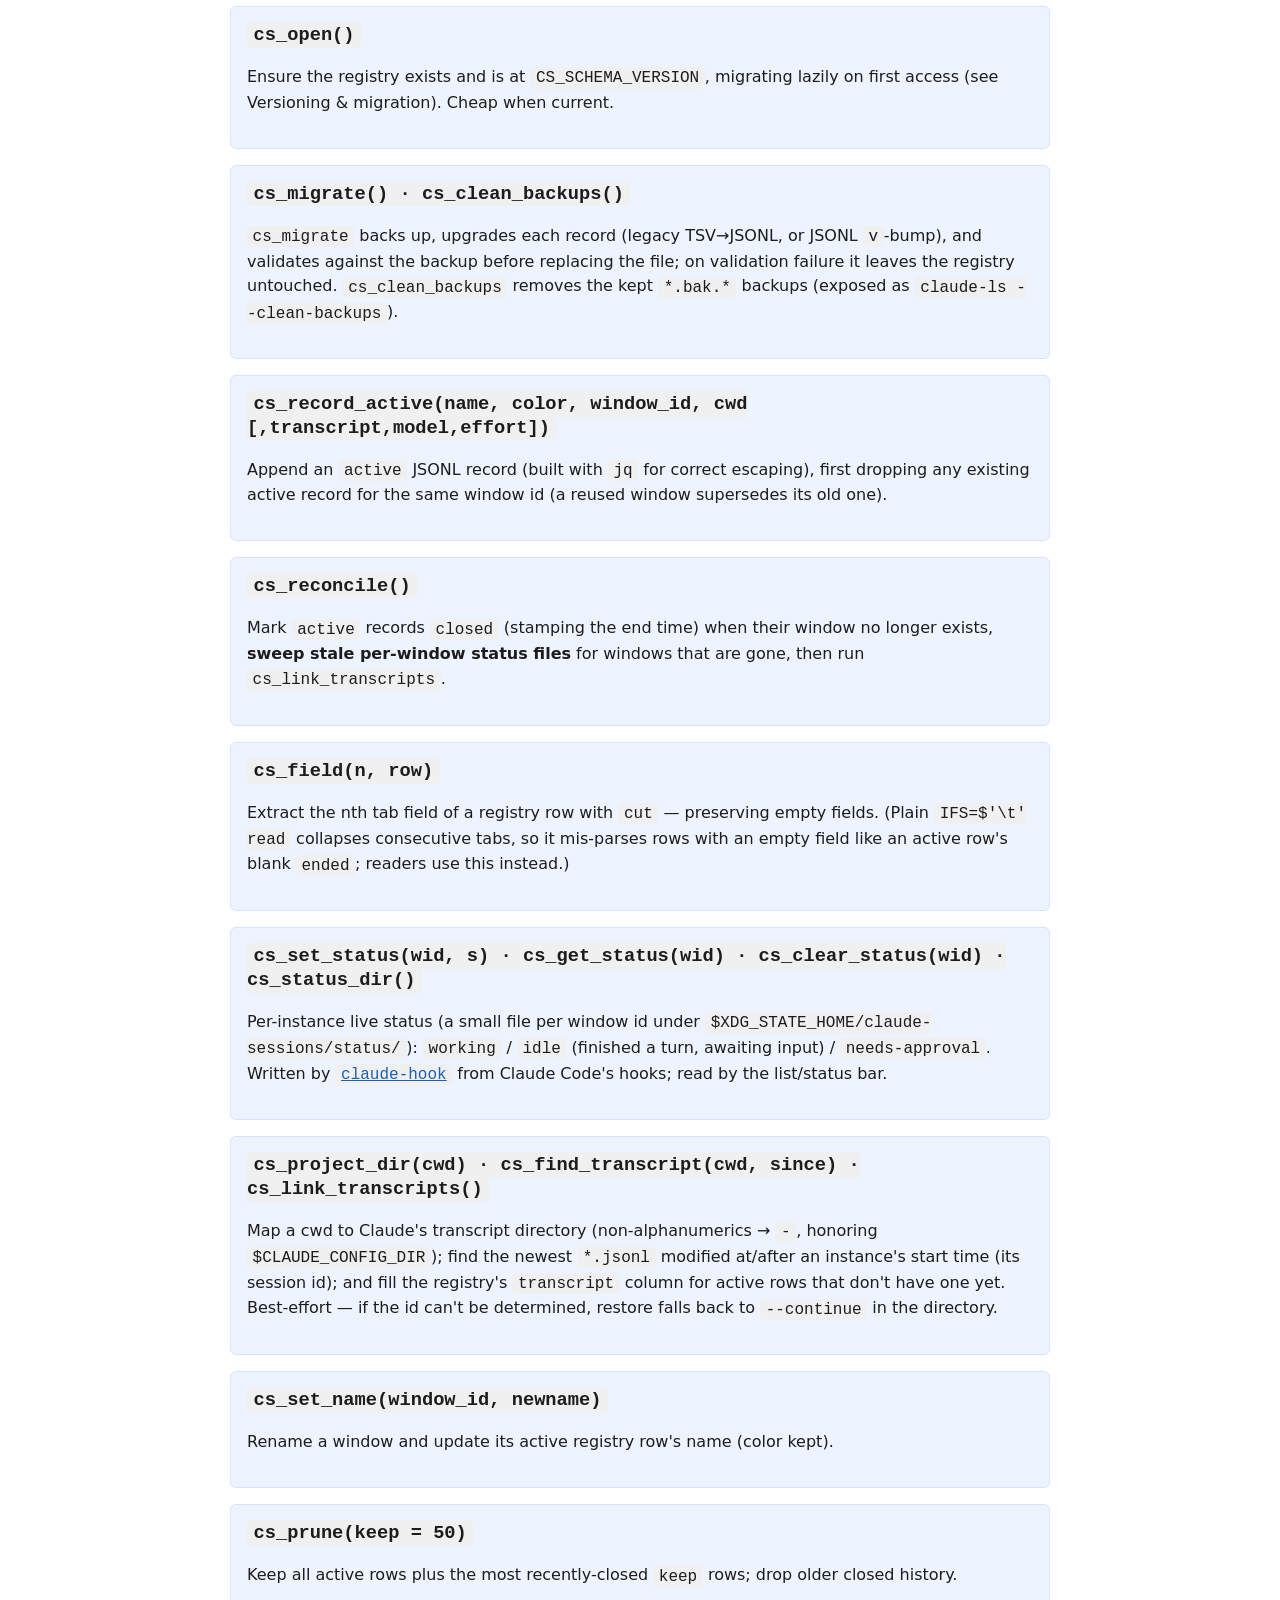
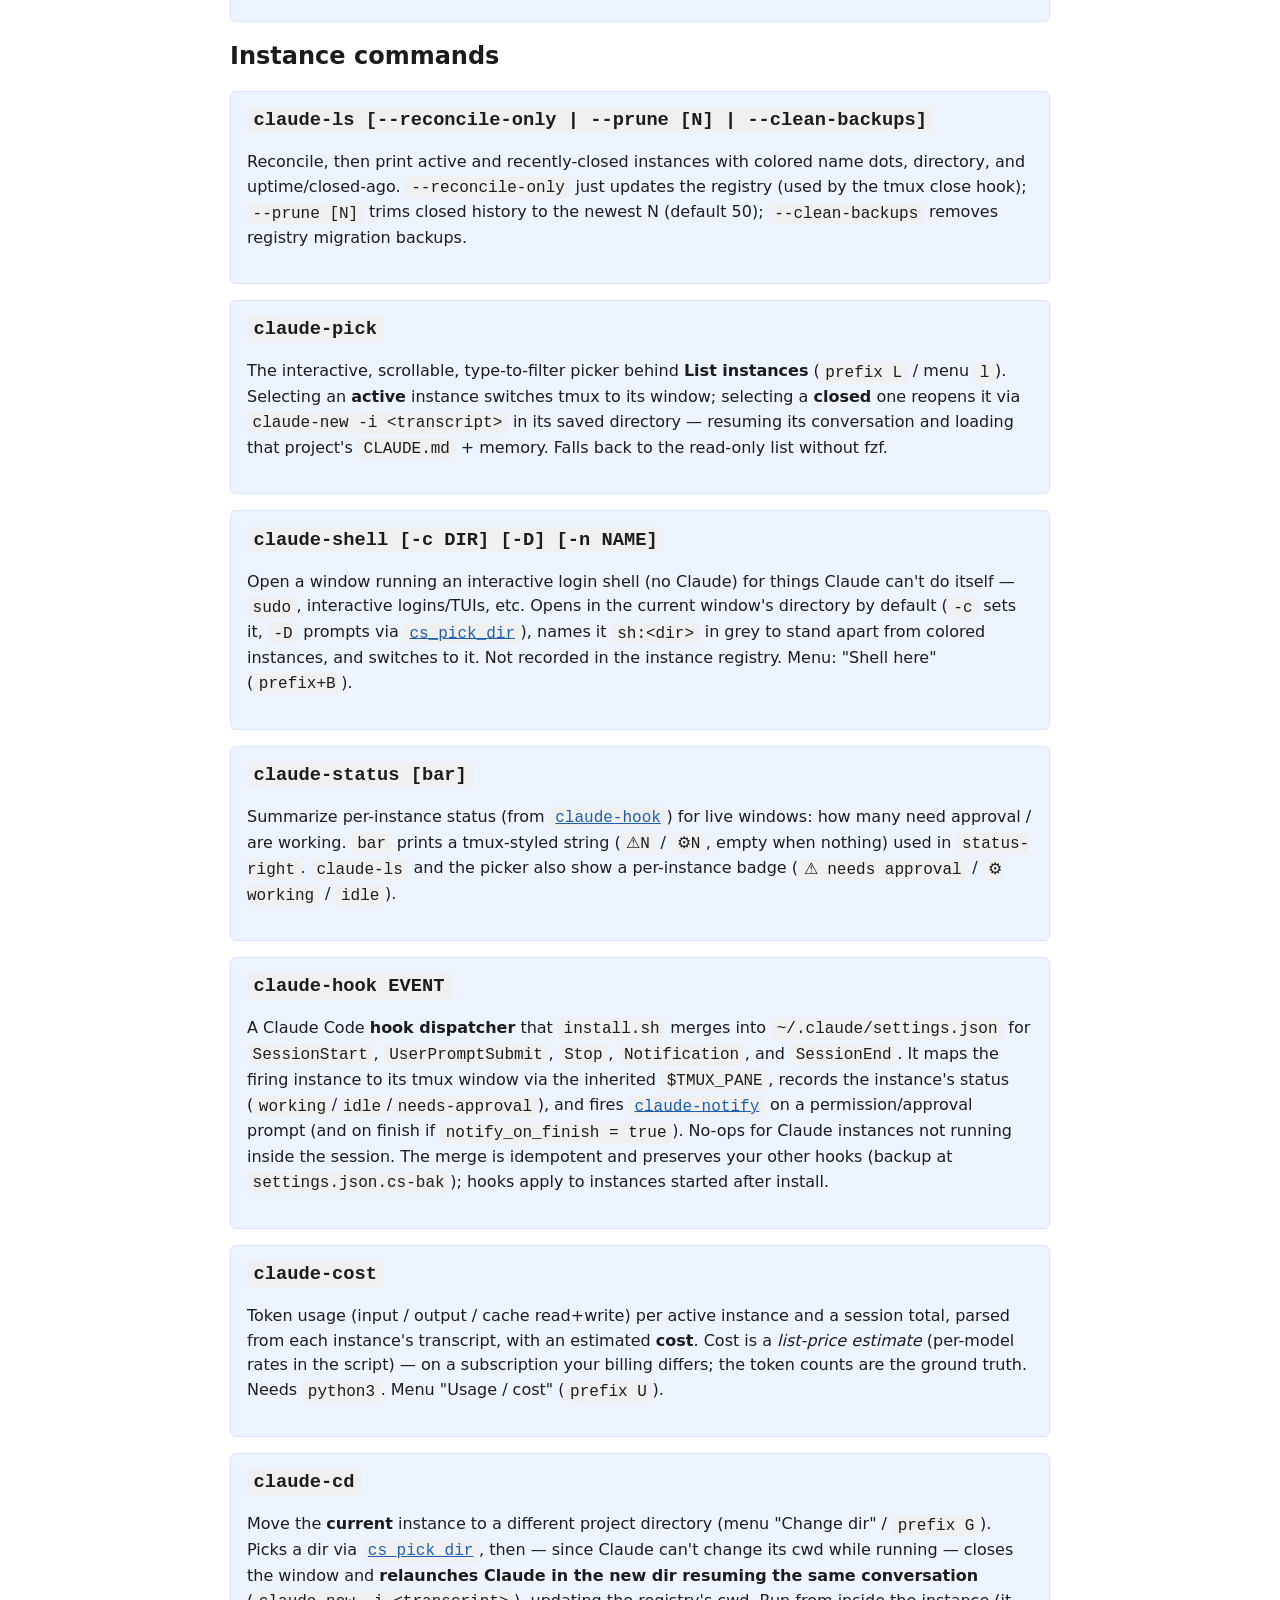
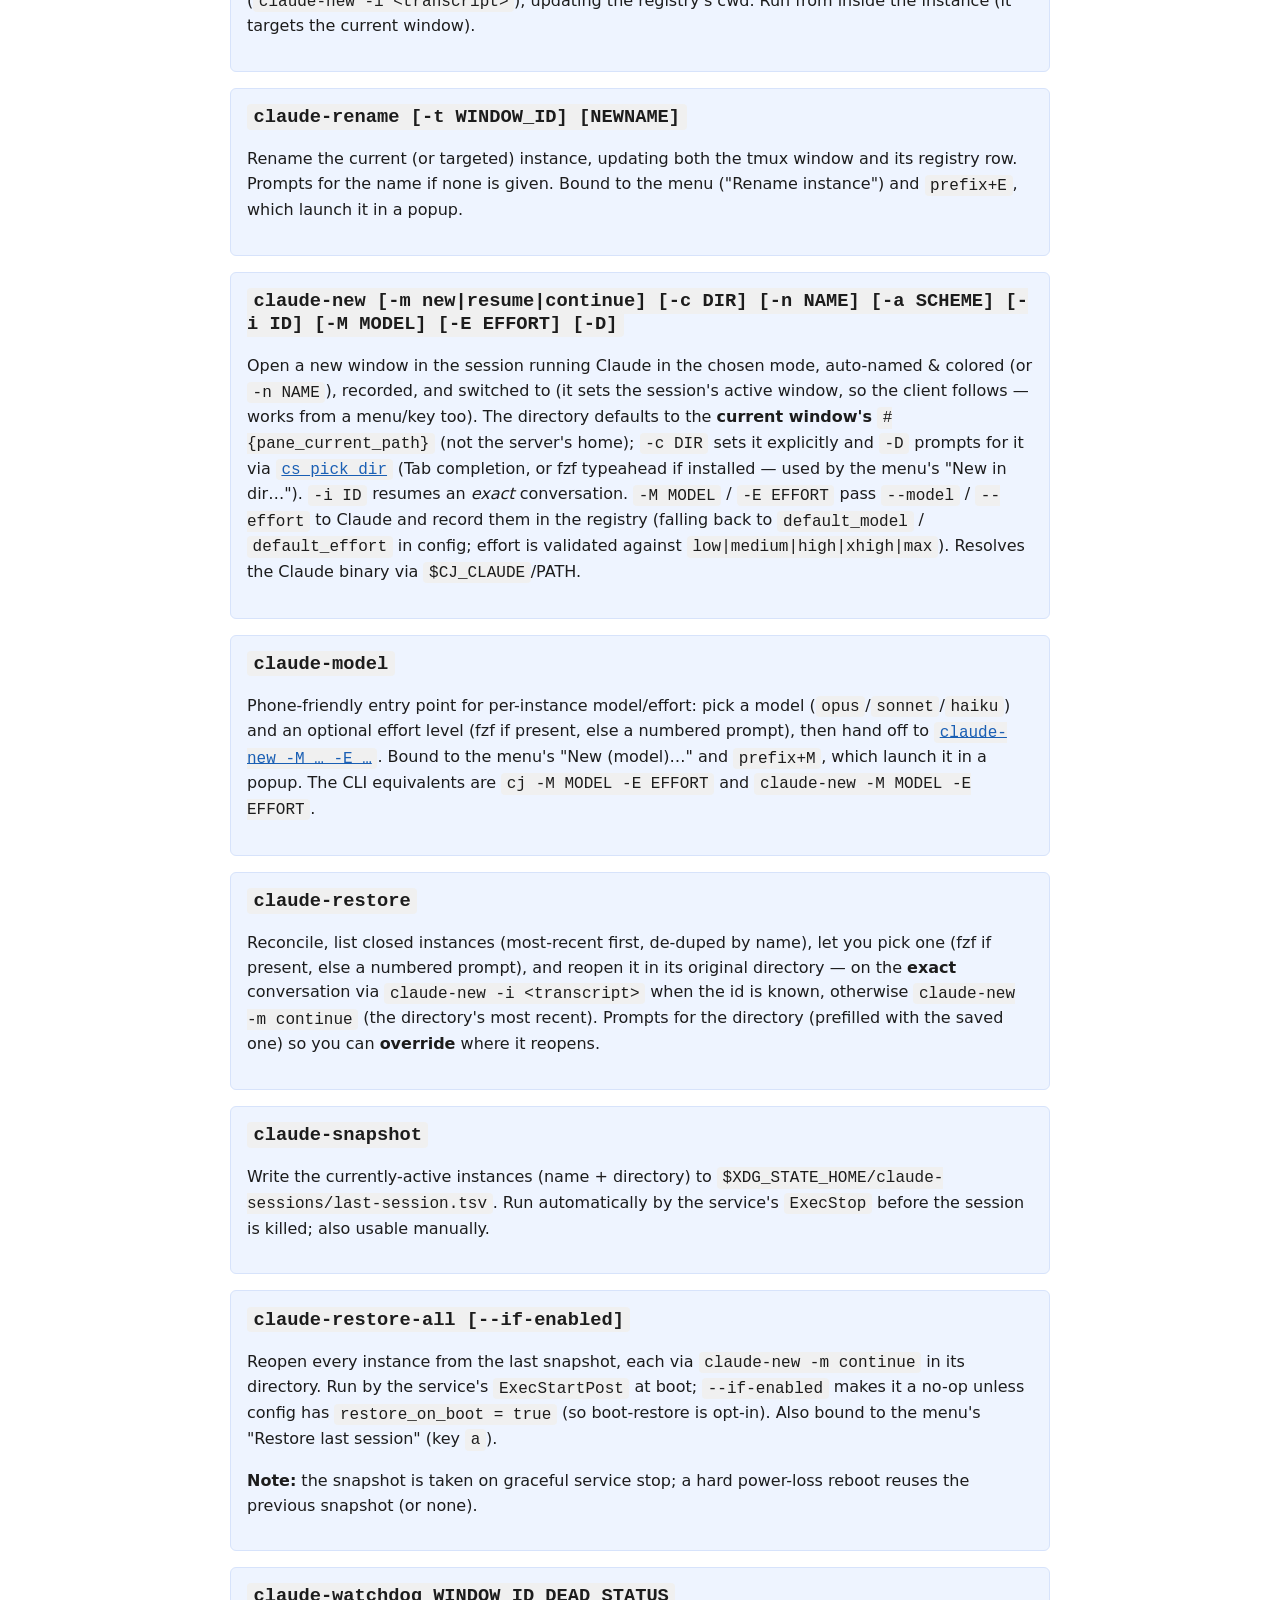
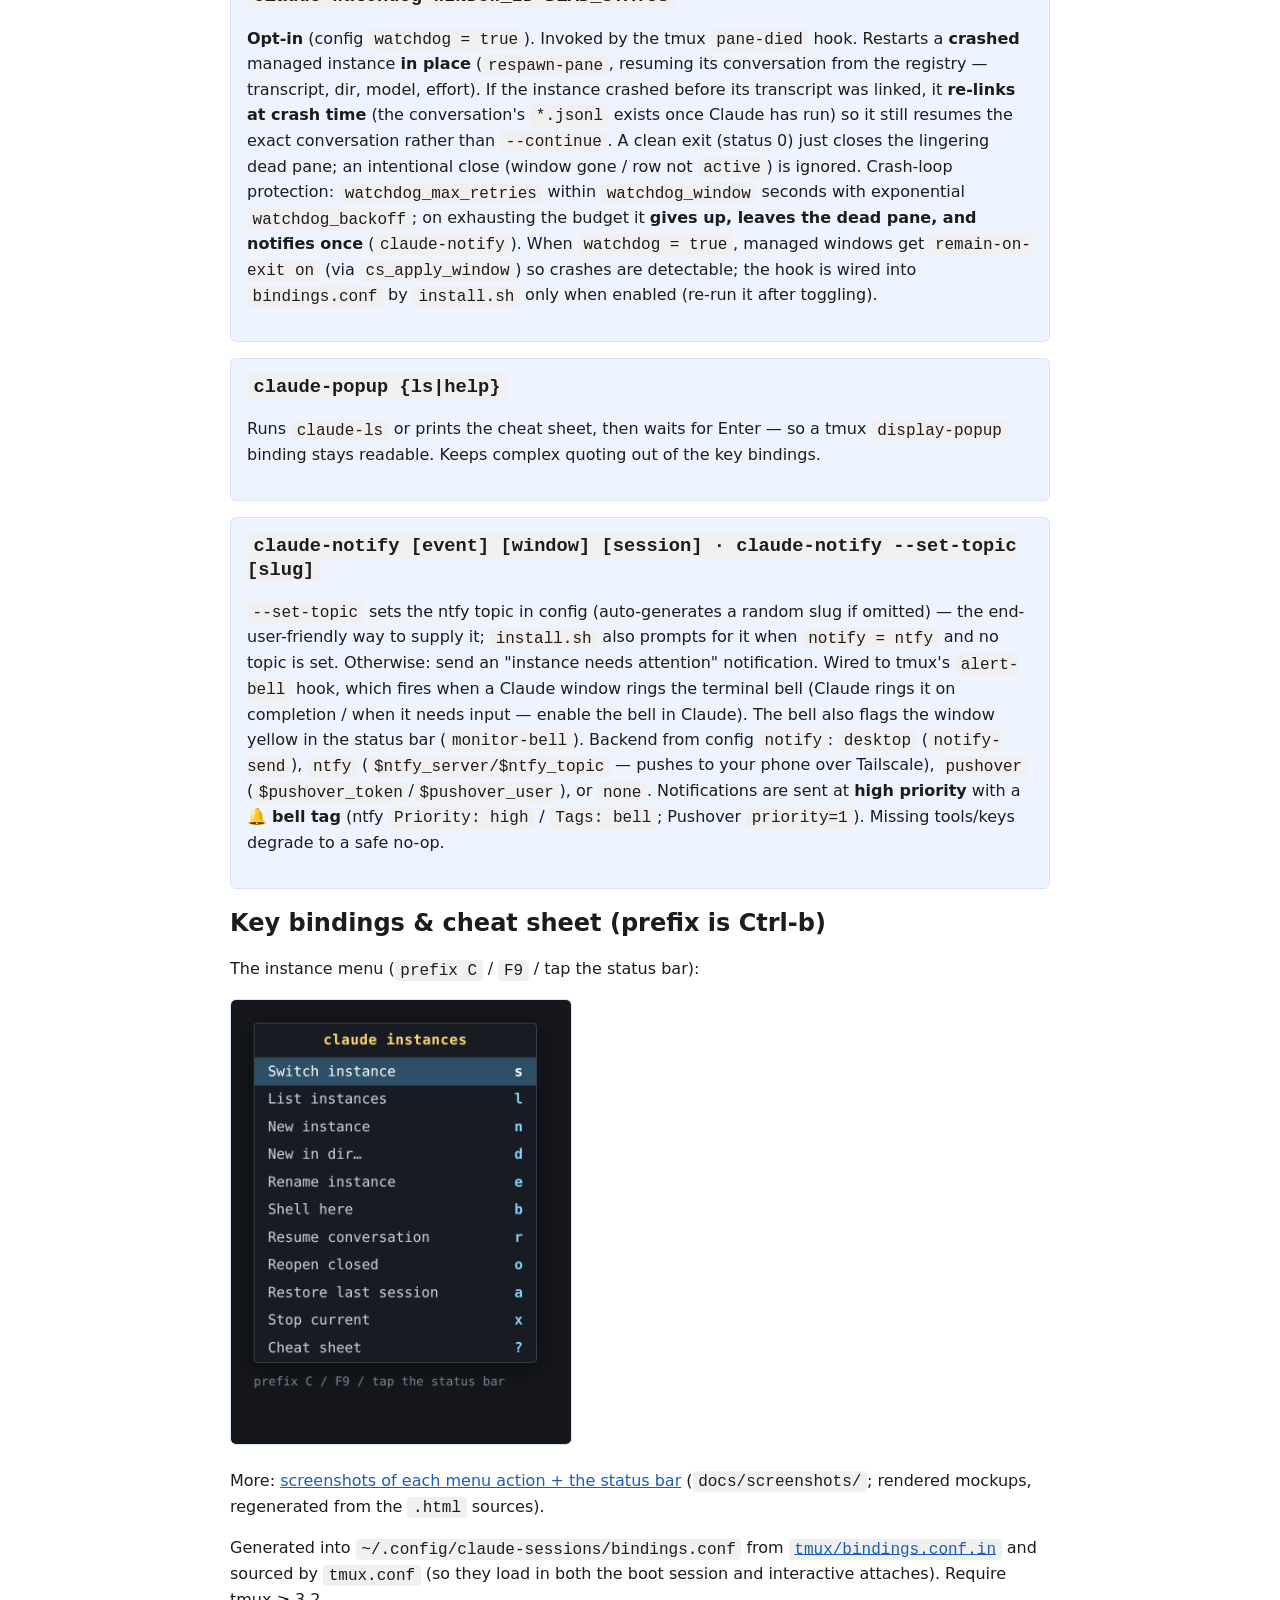
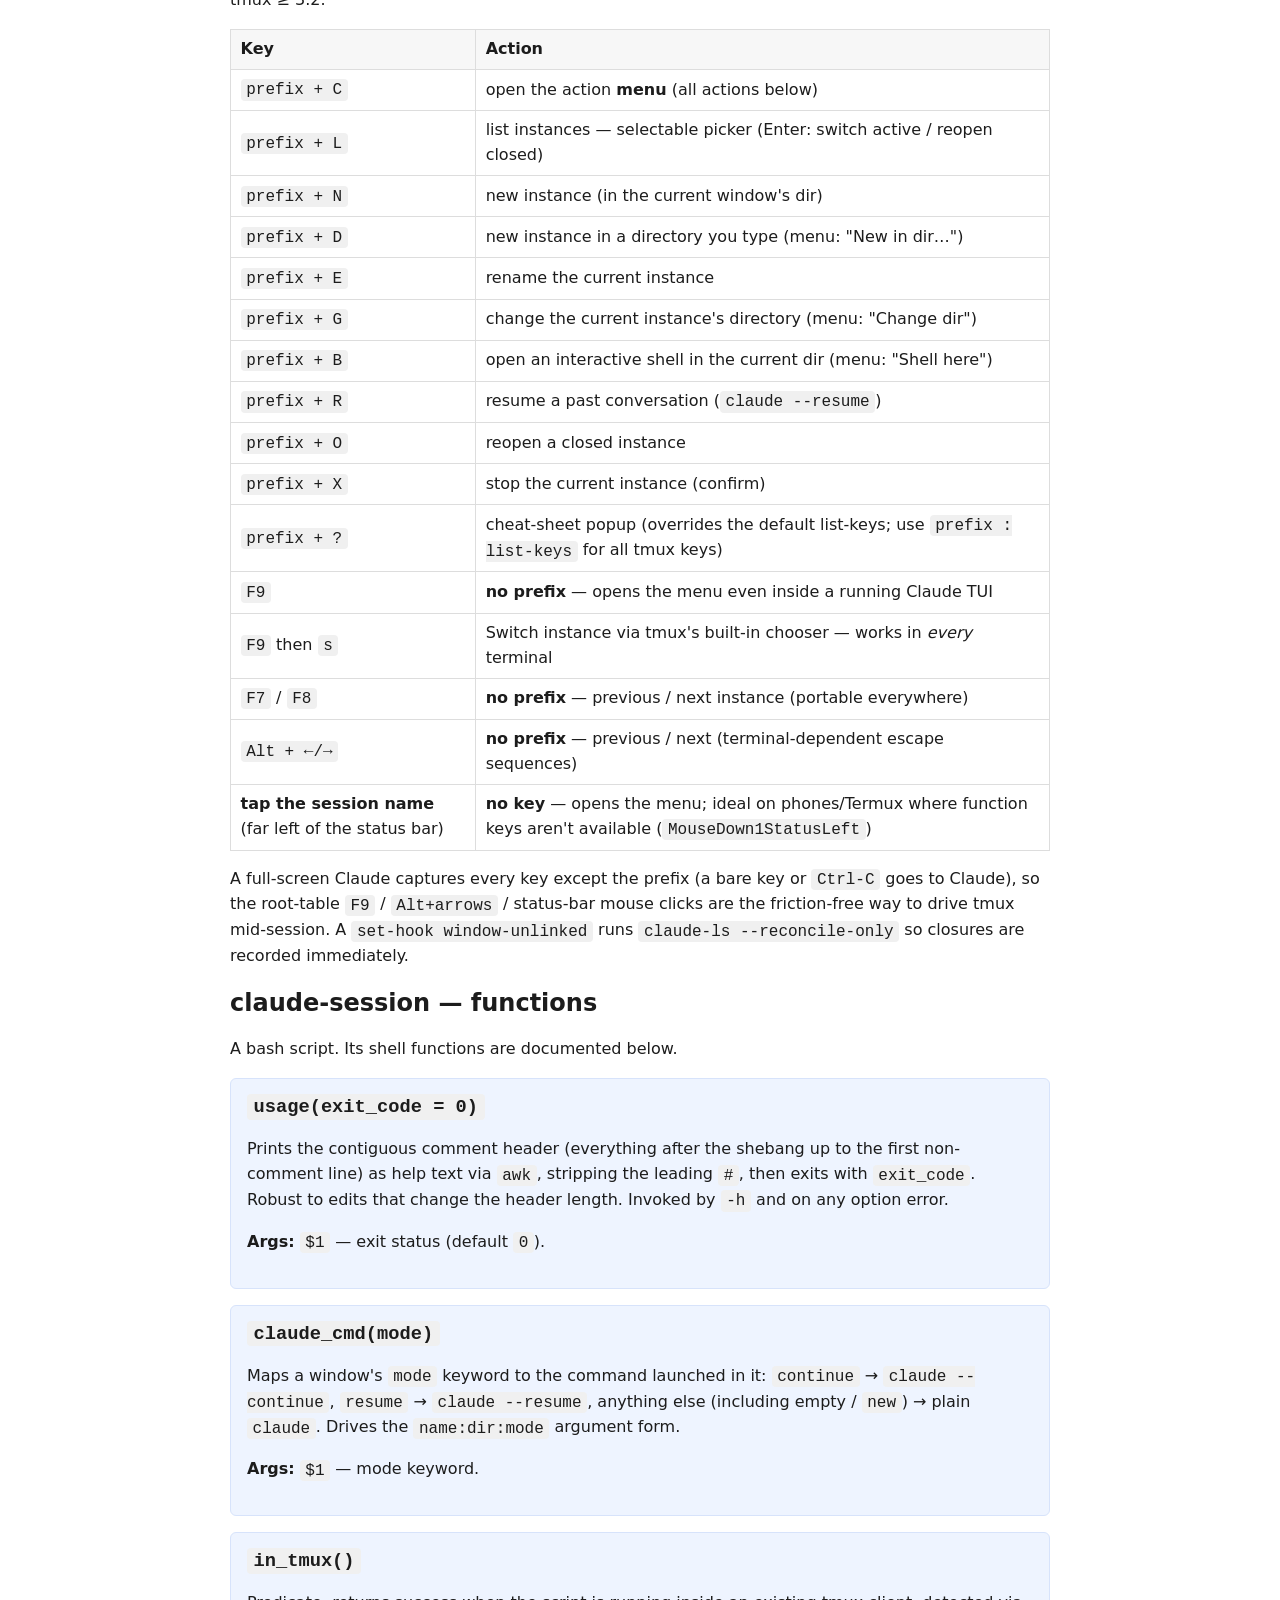
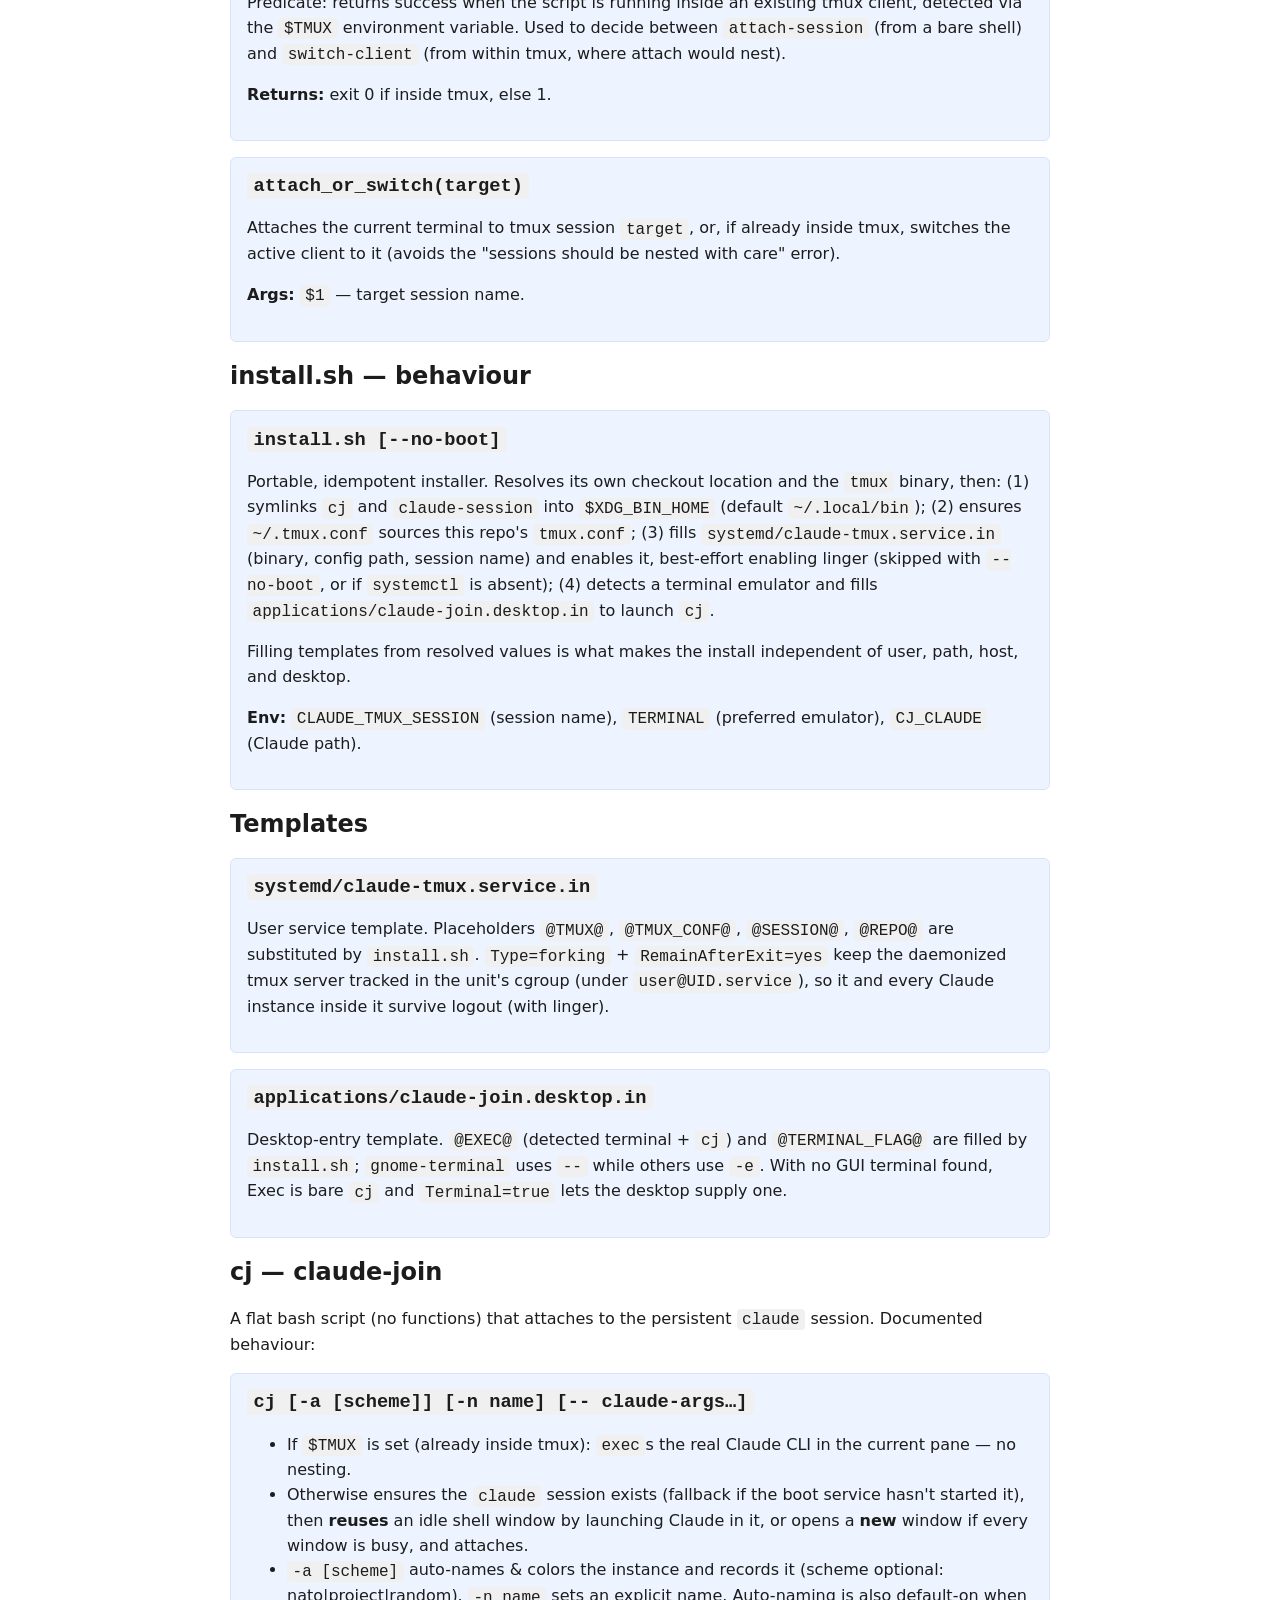
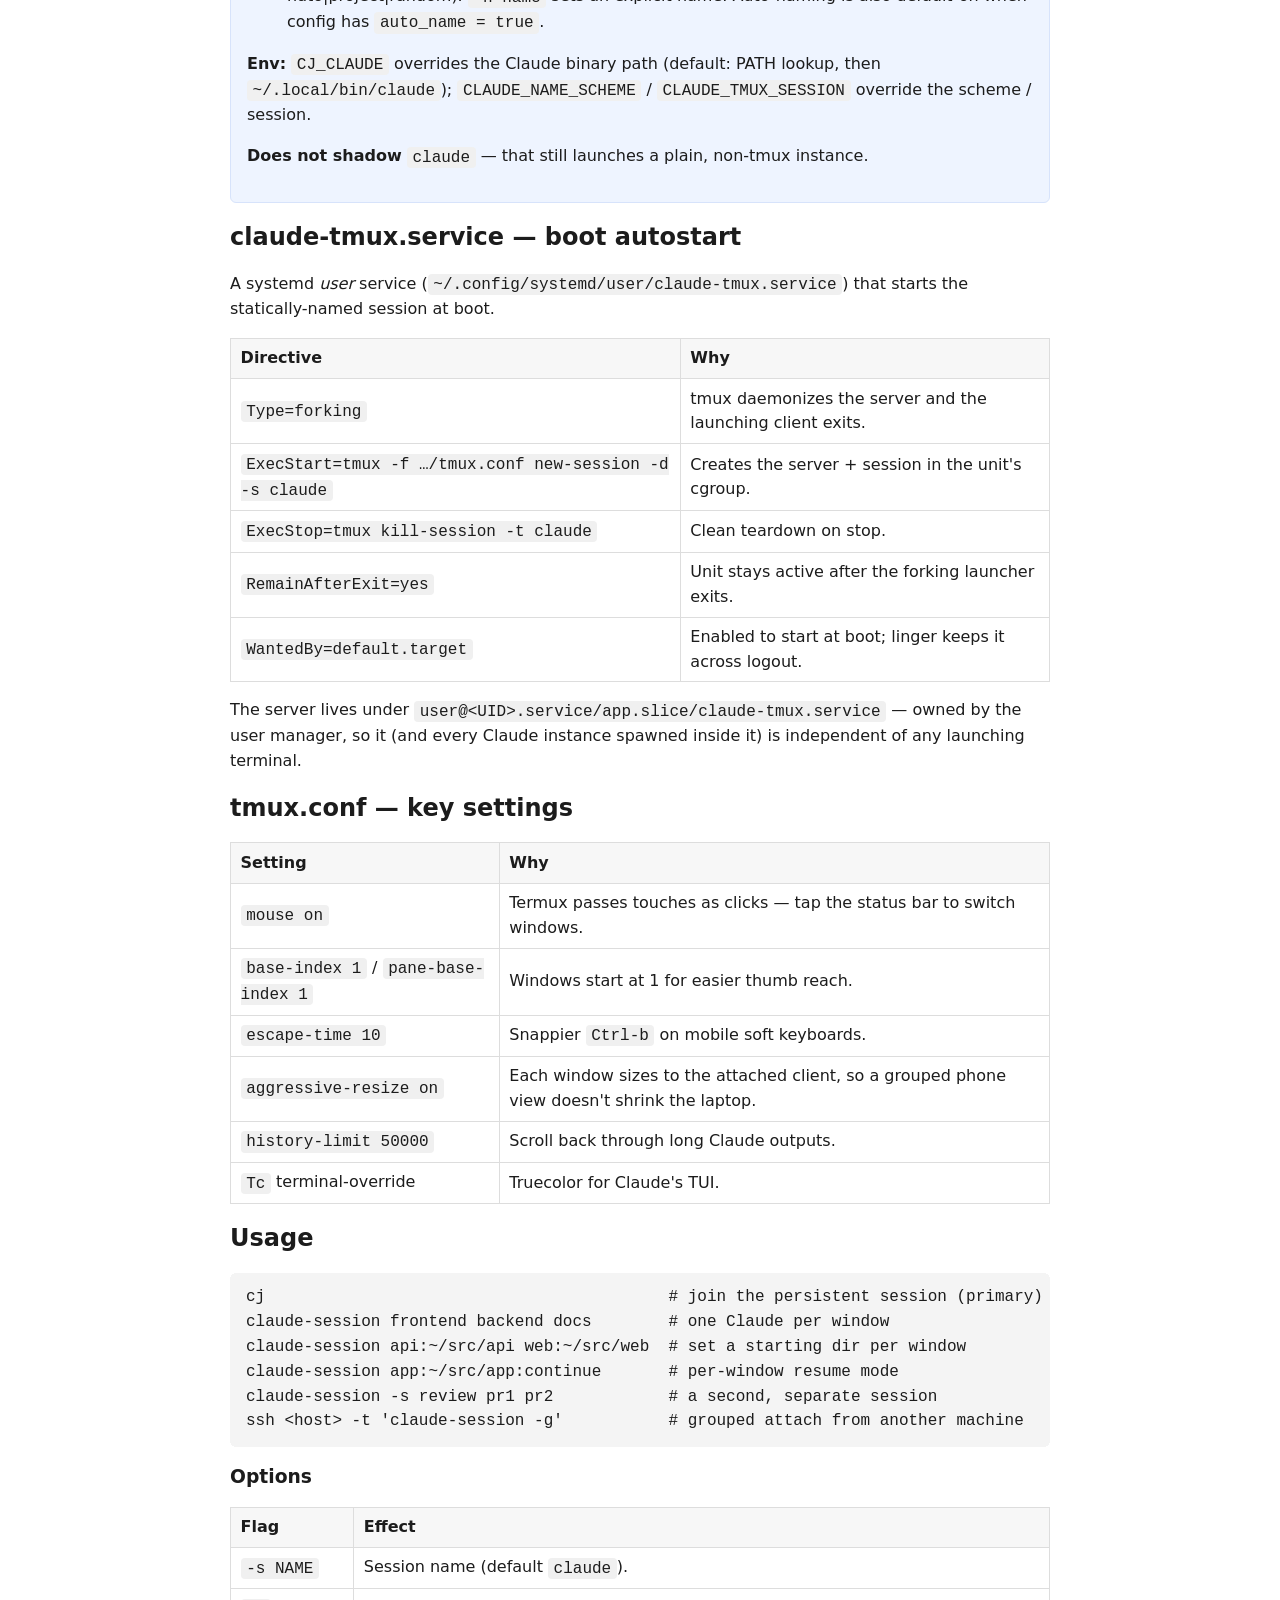
==== commit 362b1fbf: "fix(watchdog): re-link transcript at crash time (resume exact conversation) If an instance crashes b" ====
--- a/docs/index.html
+++ b/docs/index.html
@@ -303,7 +303,10 @@
 <p><strong>Opt-in</strong> (config <code>watchdog = true</code>). Invoked by the
 tmux <code>pane-died</code> hook. Restarts a <strong>crashed</strong> managed
 instance <strong>in place</strong> (<code>respawn-pane</code>, resuming its
-conversation from the registry — transcript, dir, model, effort). A clean exit
+conversation from the registry — transcript, dir, model, effort). If the
+instance crashed before its transcript was linked, it <strong>re-links at crash
+time</strong> (the conversation's <code>*.jsonl</code> exists once Claude has
+run) so it still resumes the exact conversation rather than <code>--continue</code>. A clean exit
 (status 0) just closes the lingering dead pane; an intentional close (window
 gone / row not <code>active</code>) is ignored. Crash-loop protection:
 <code>watchdog_max_retries</code> within <code>watchdog_window</code> seconds with
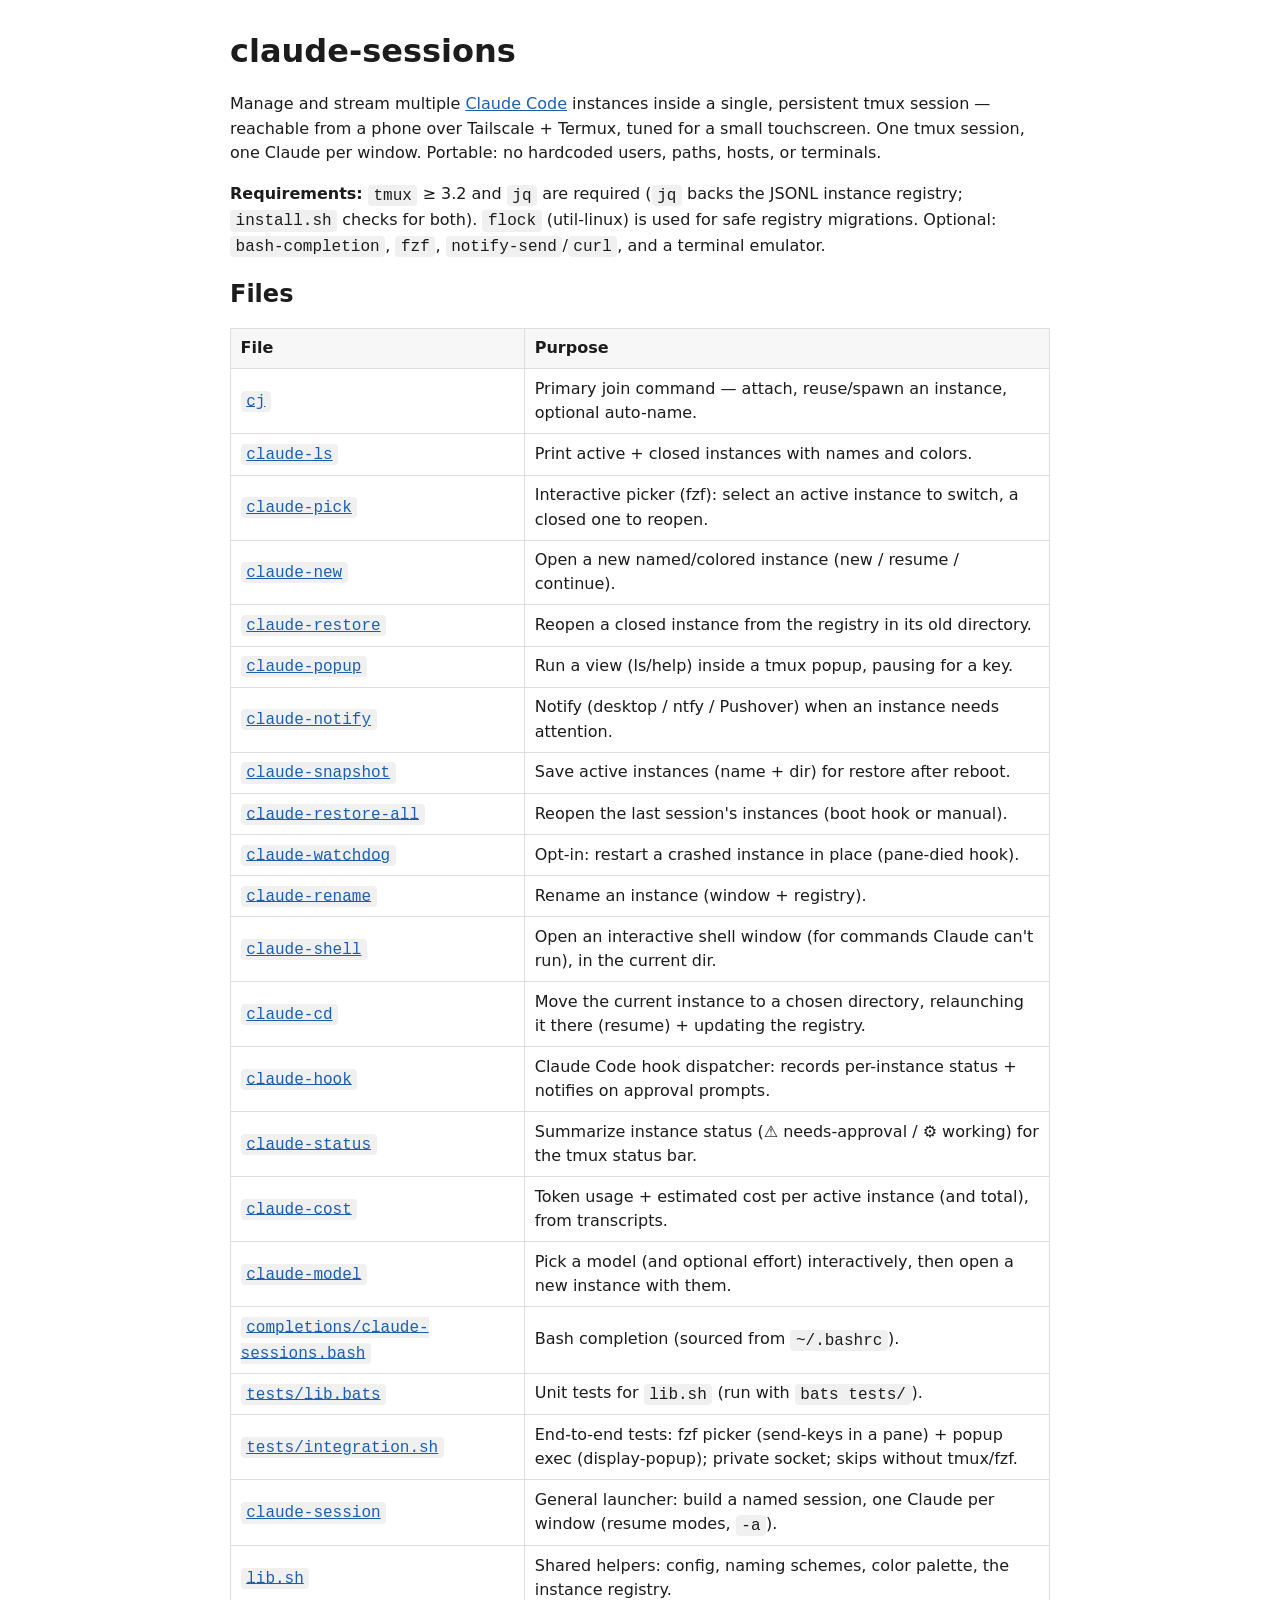
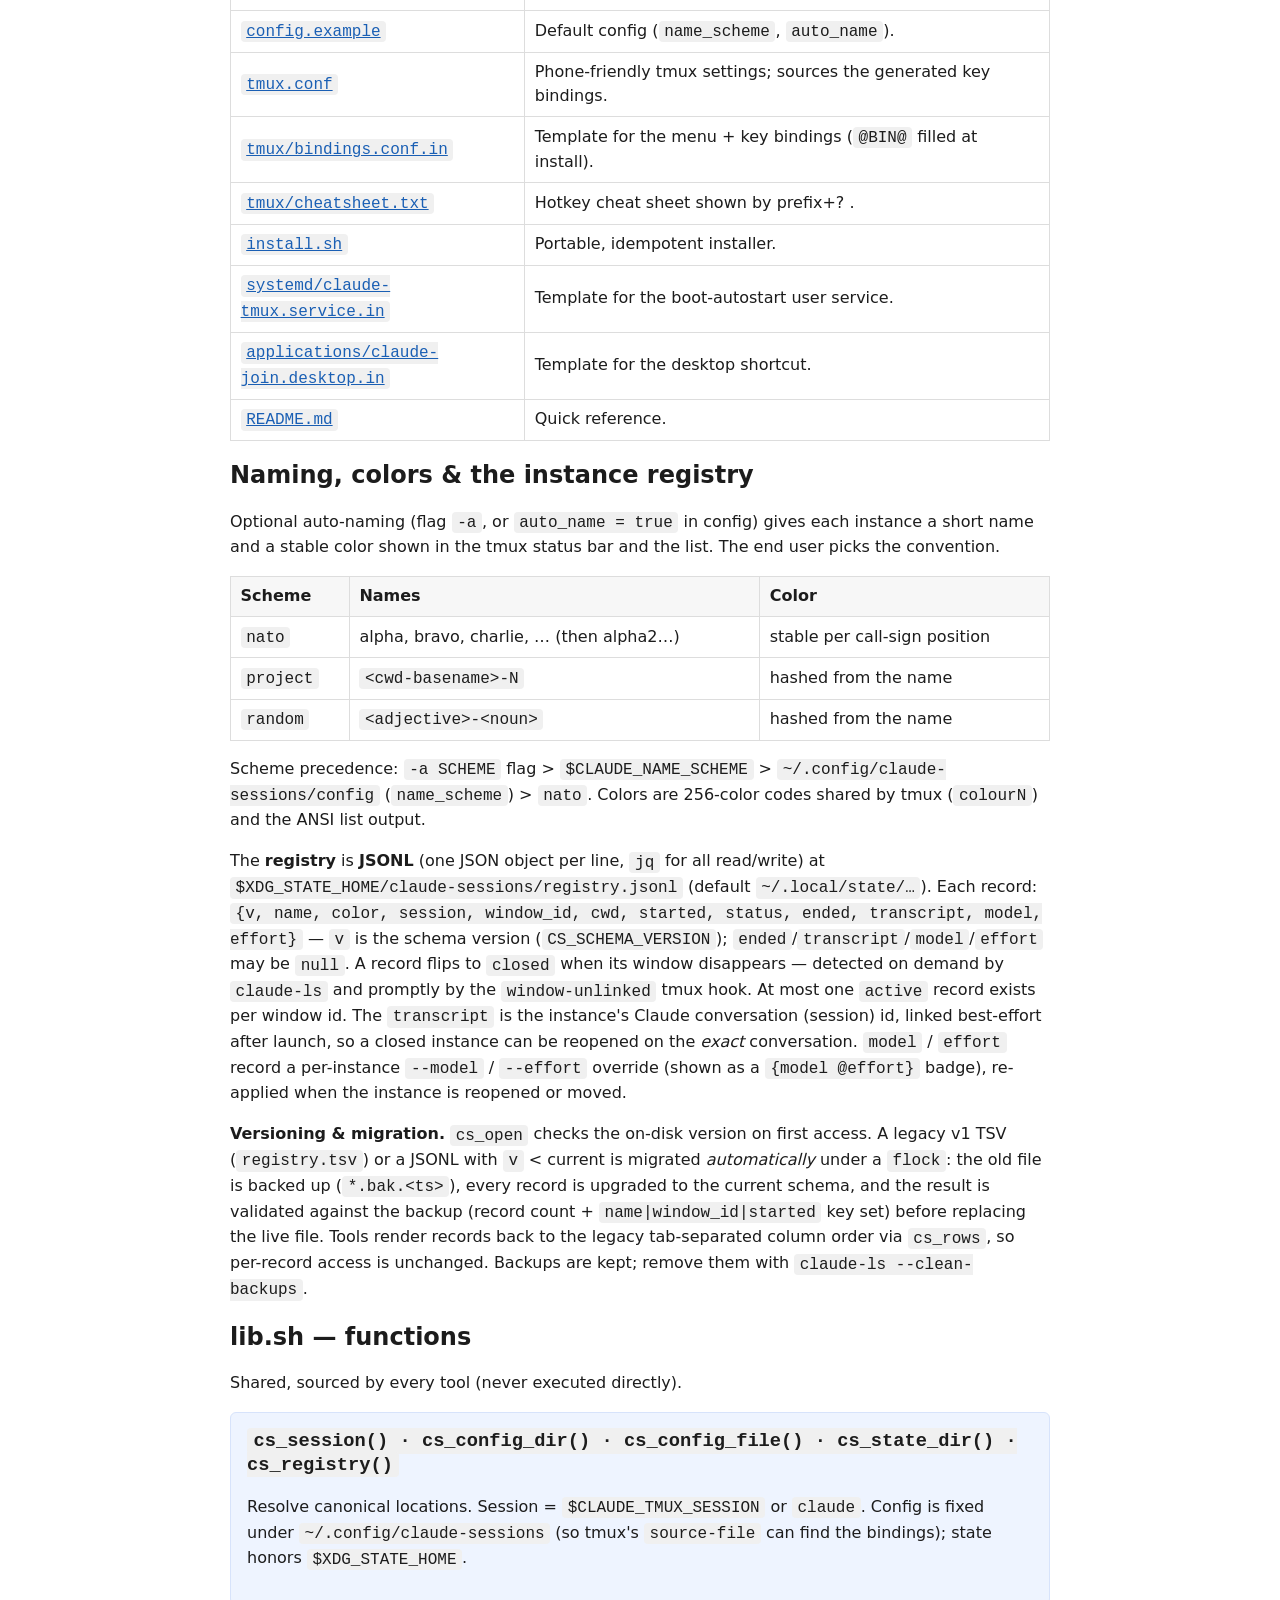
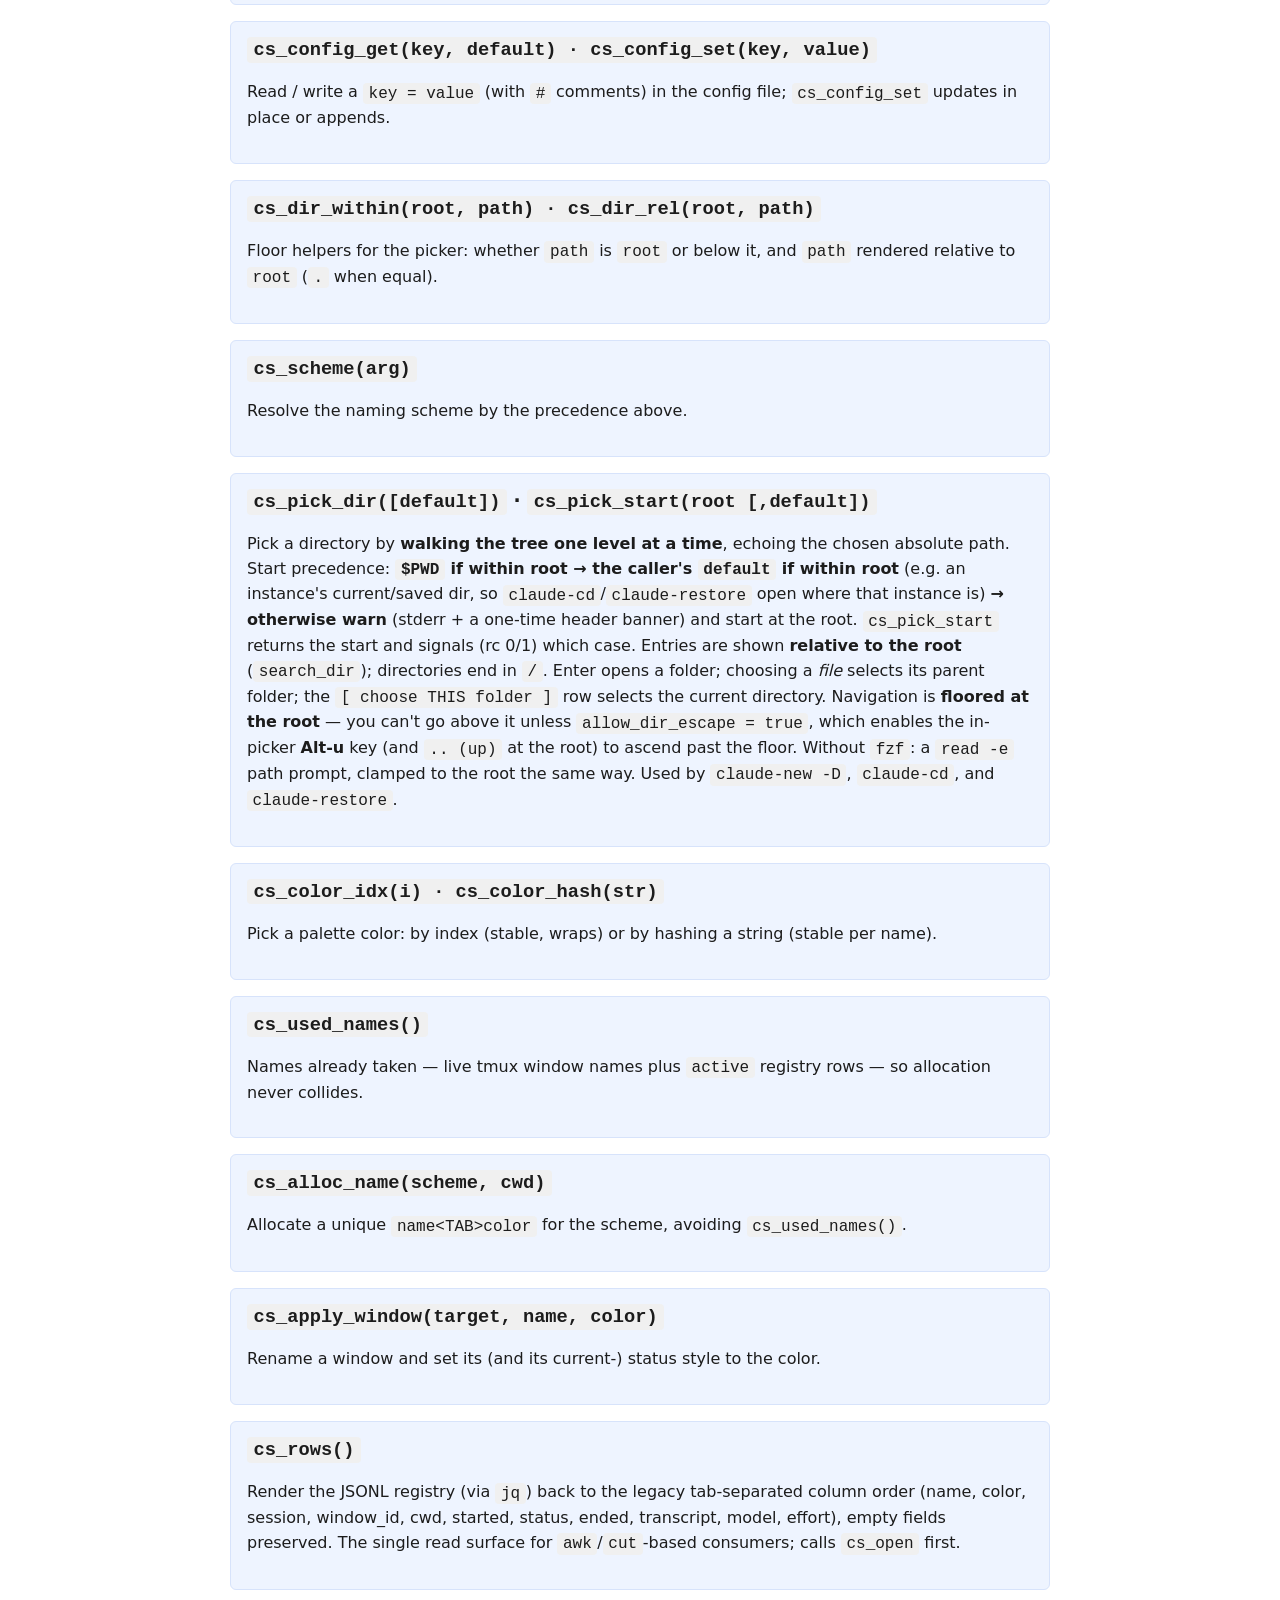
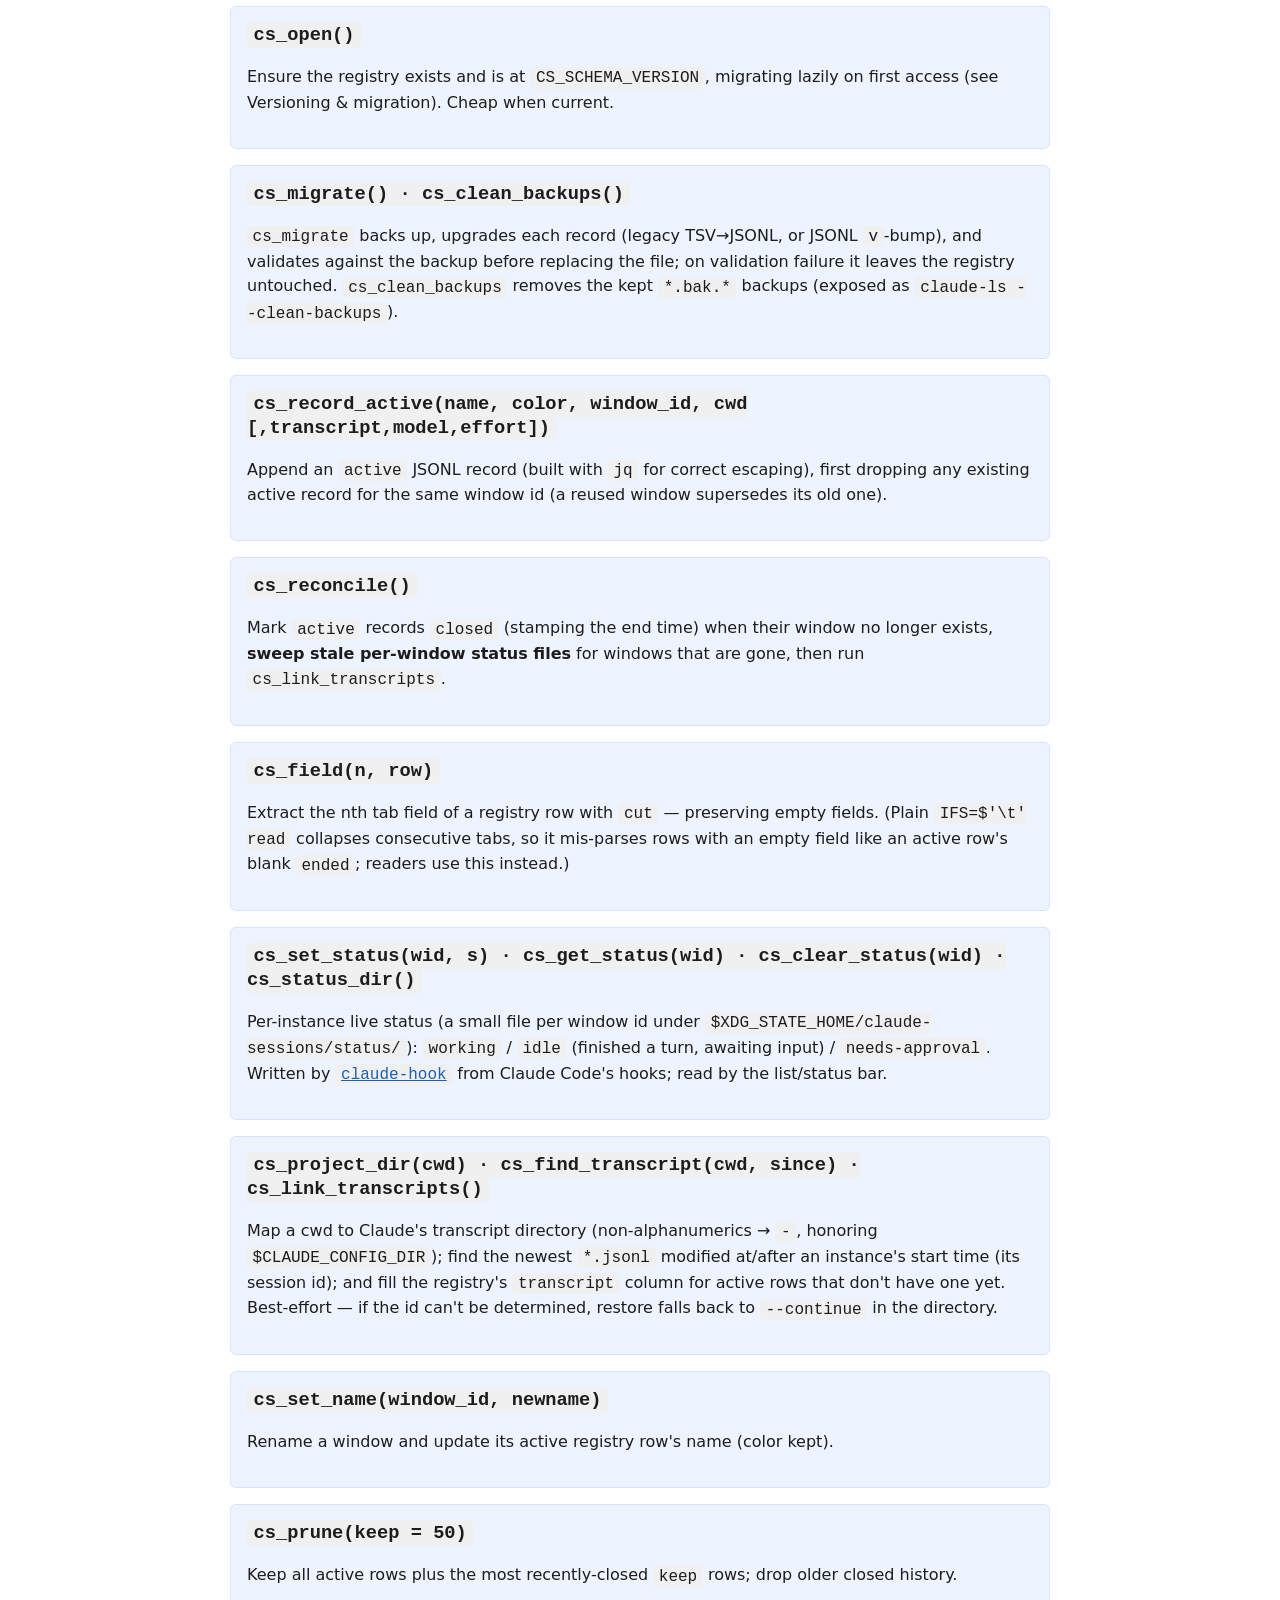
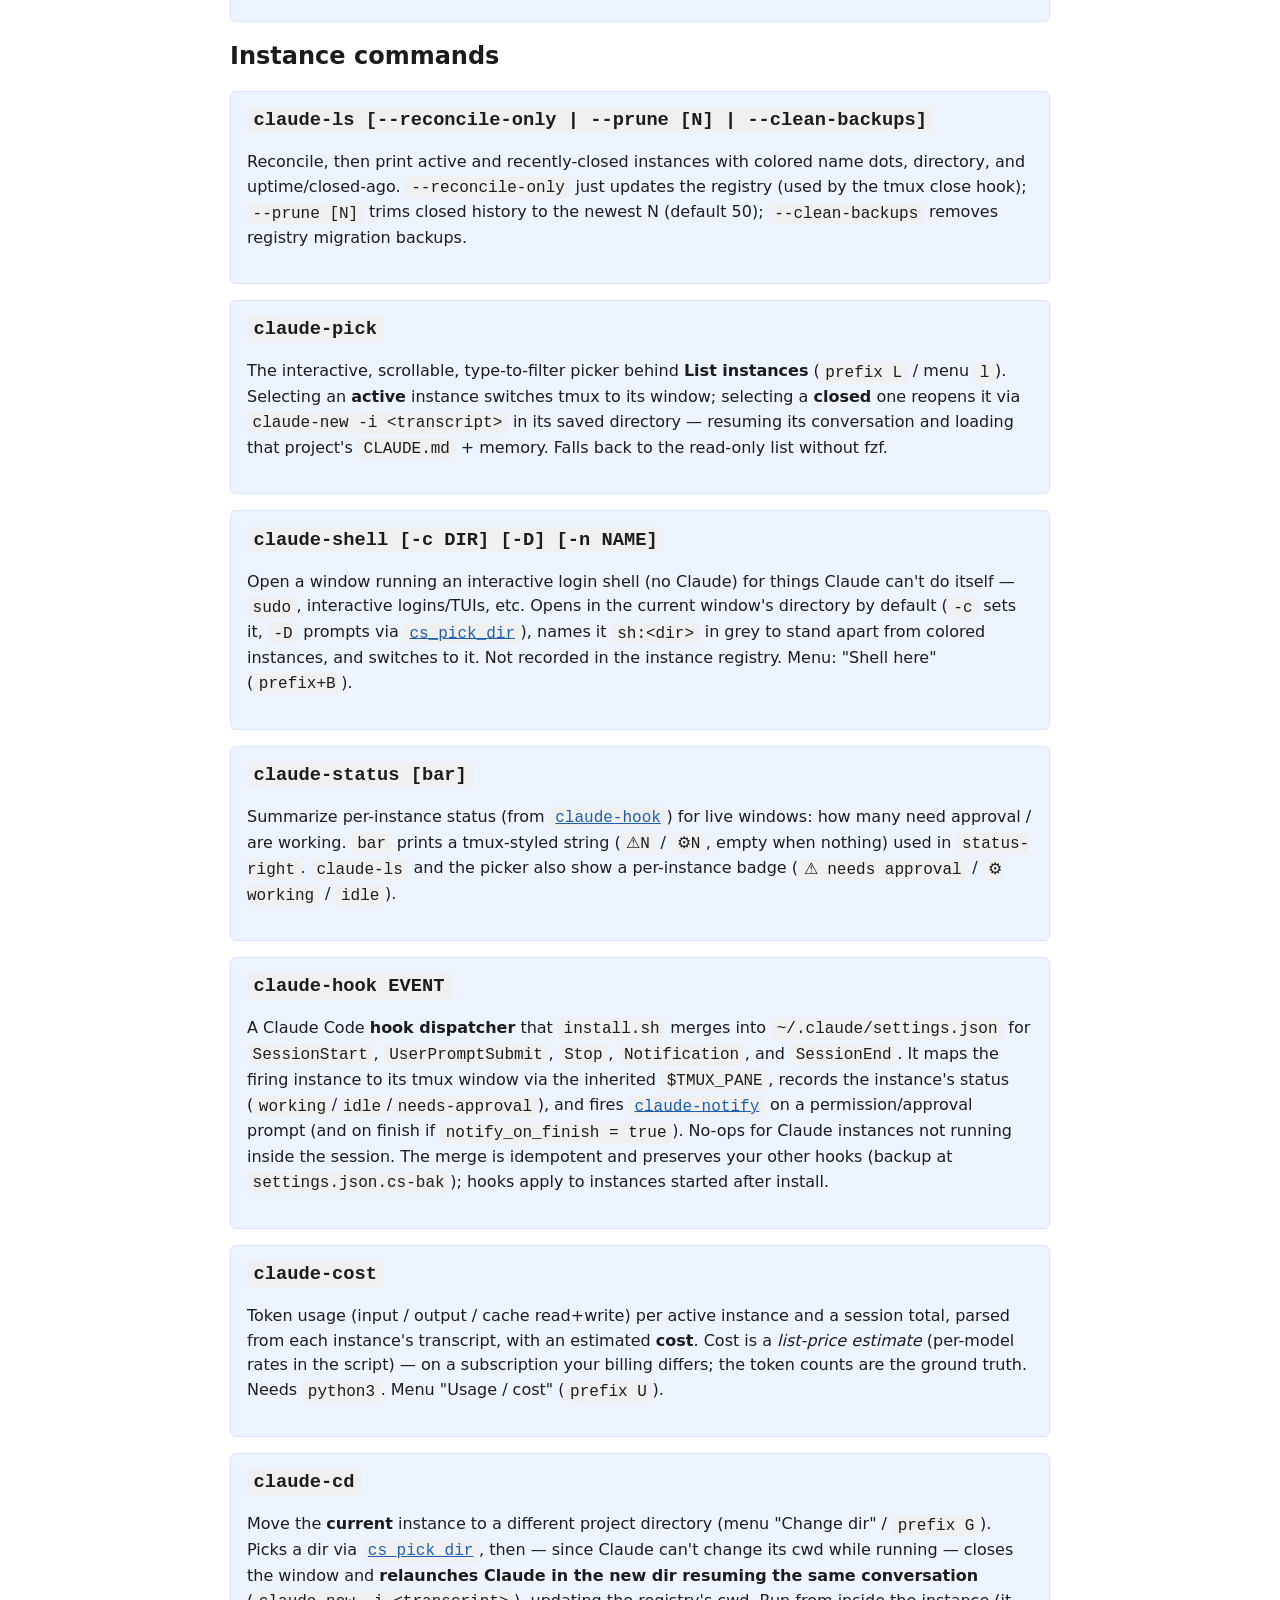
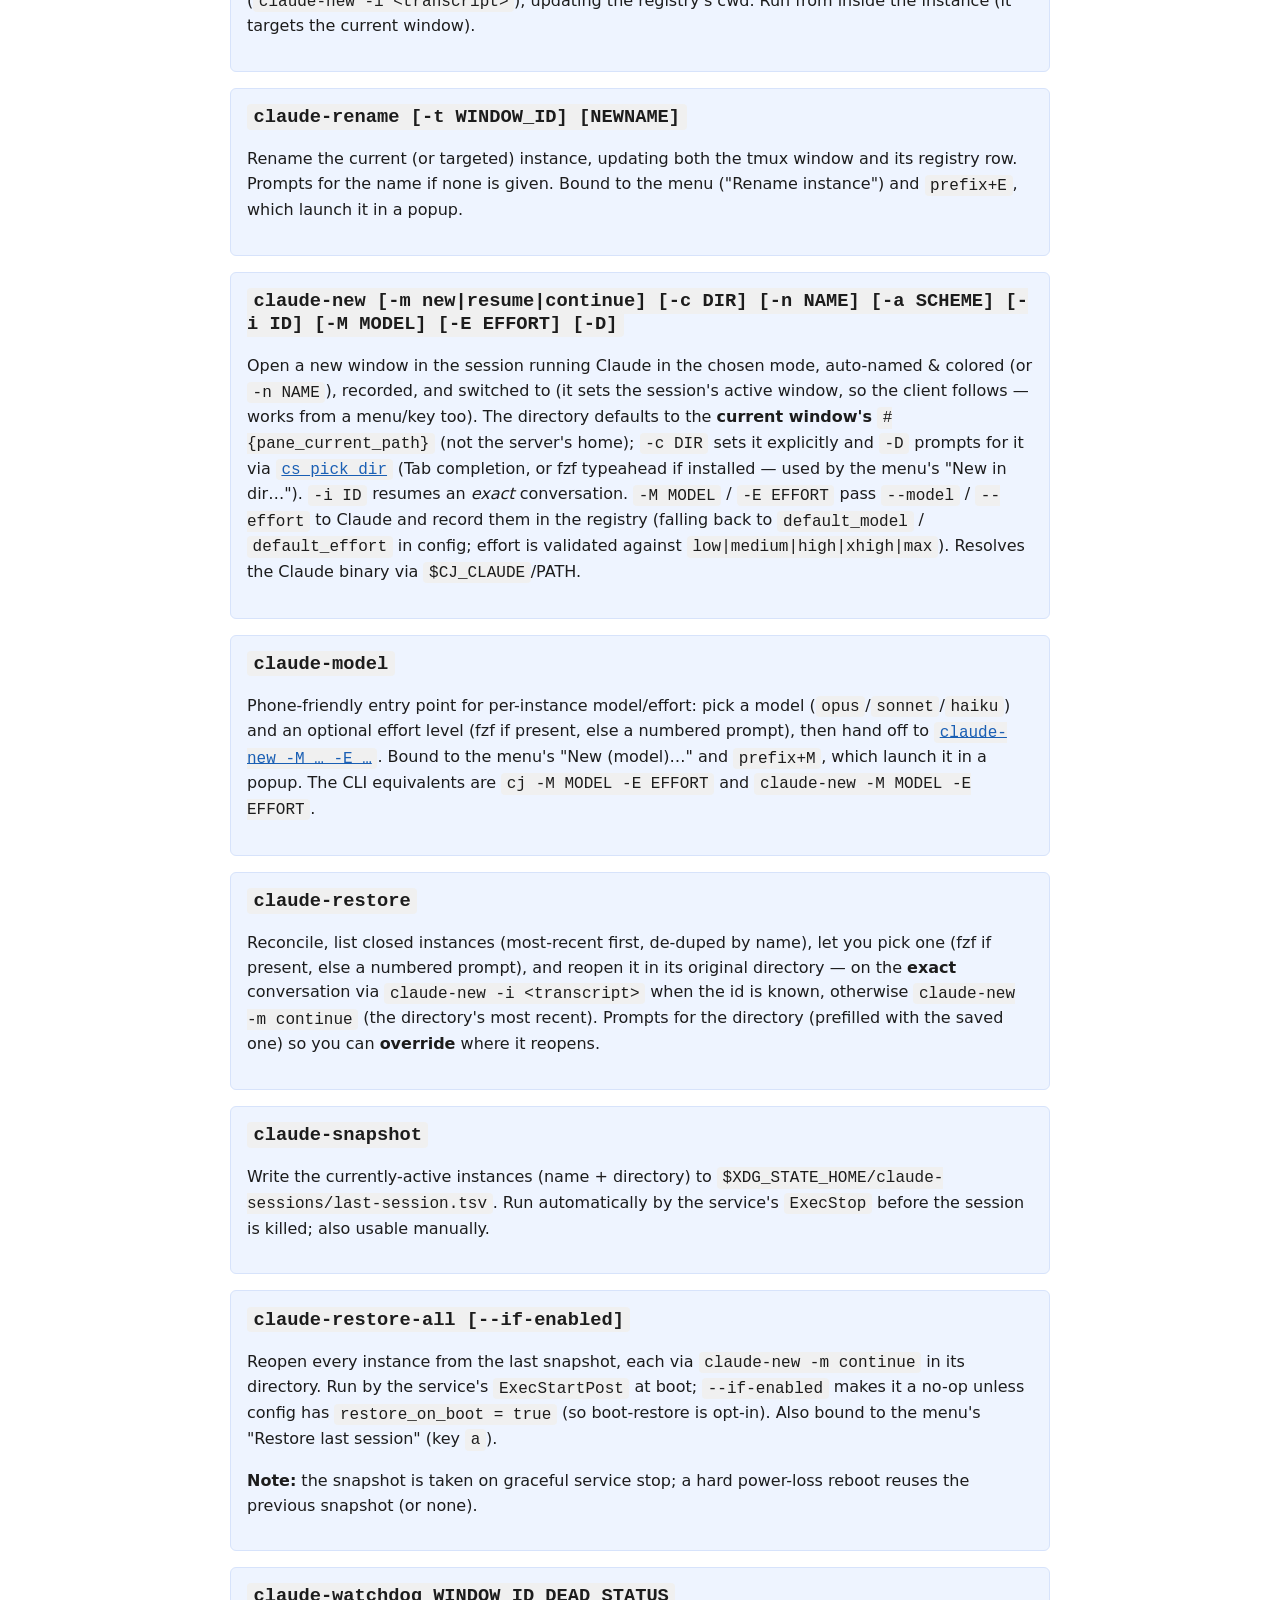
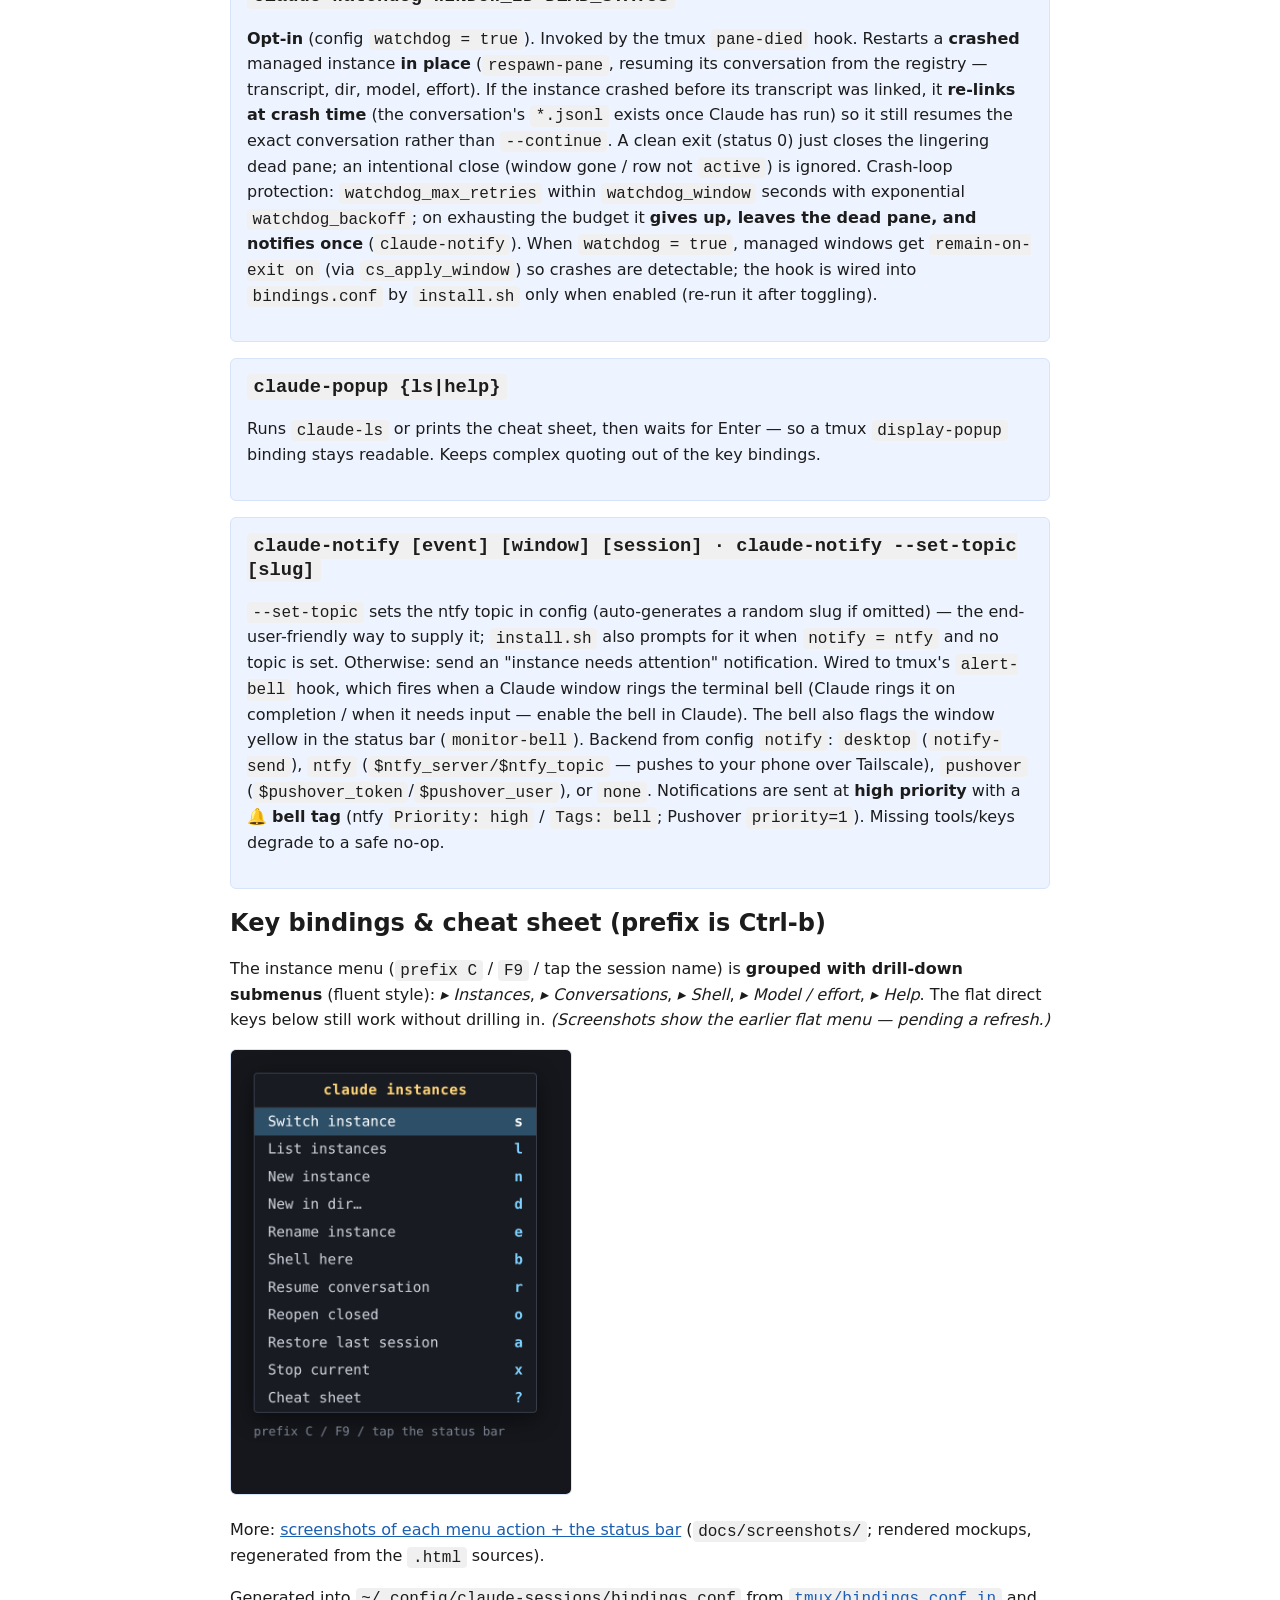
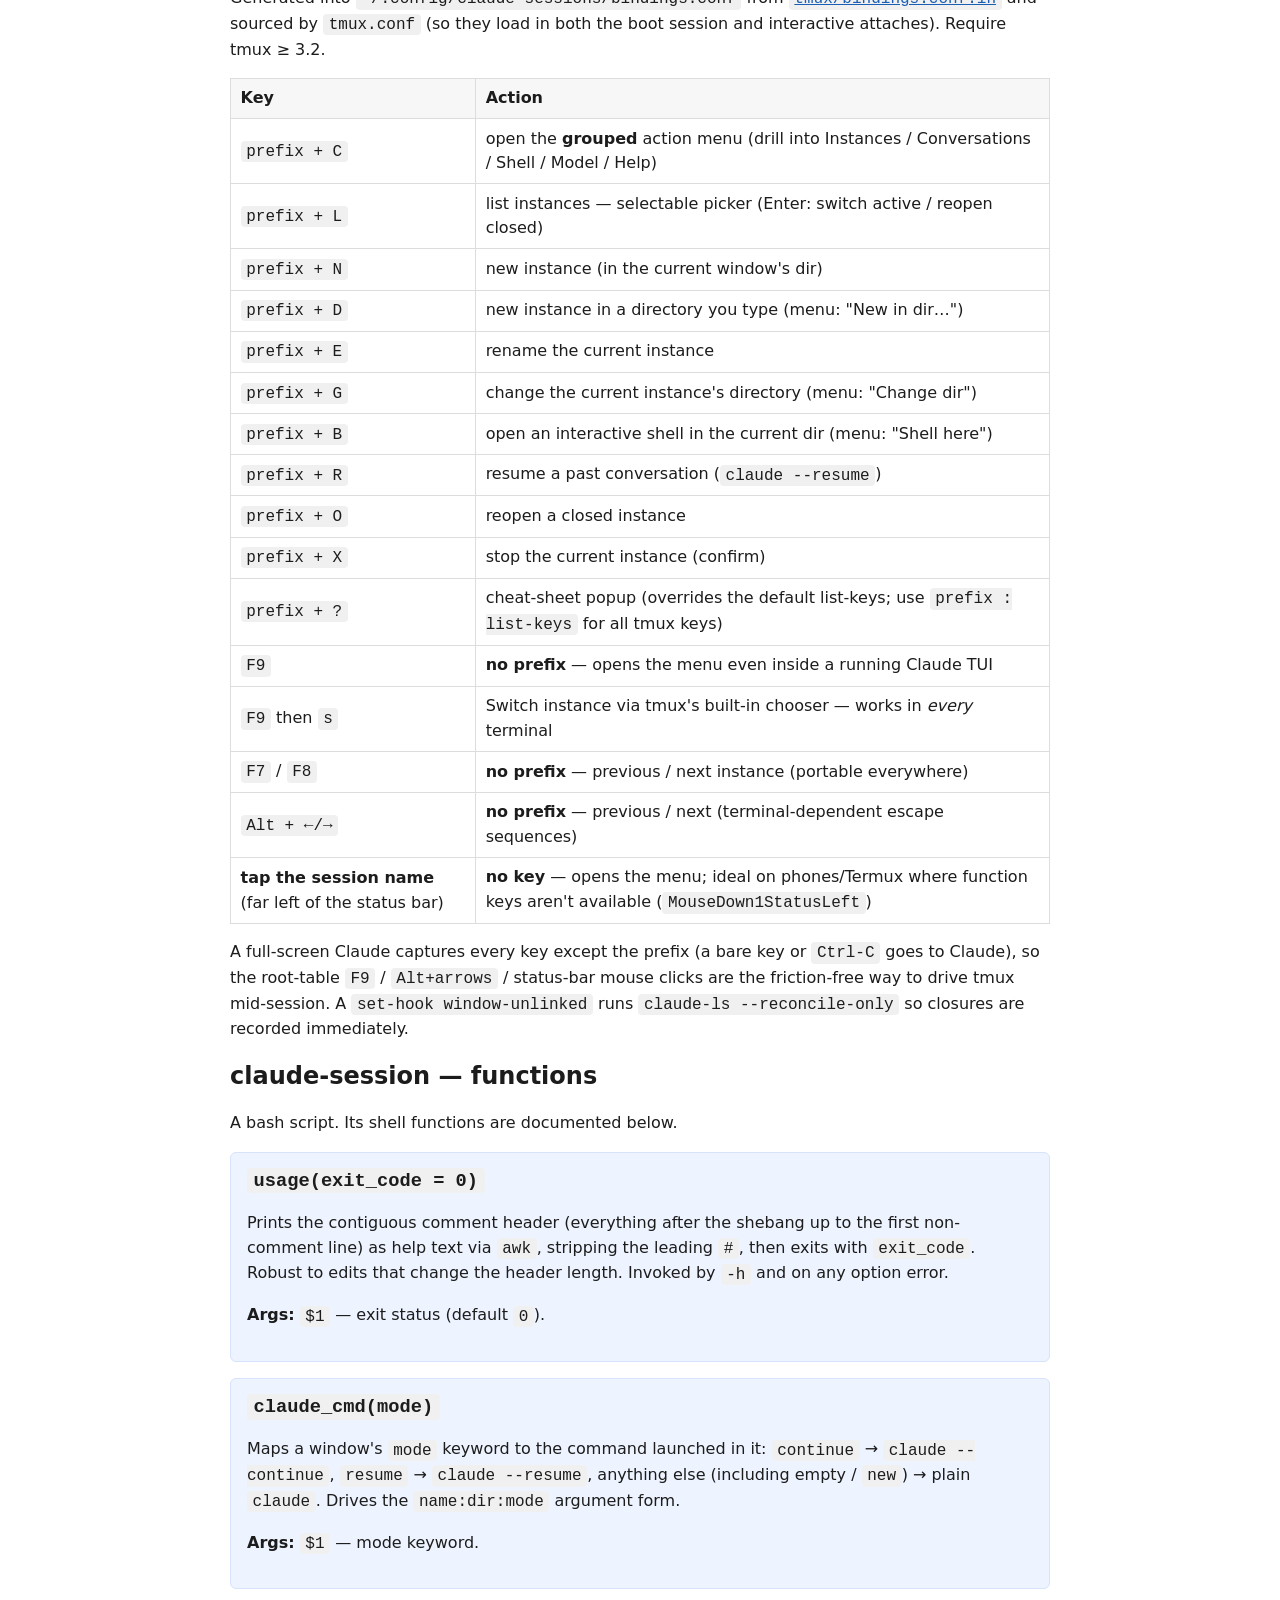
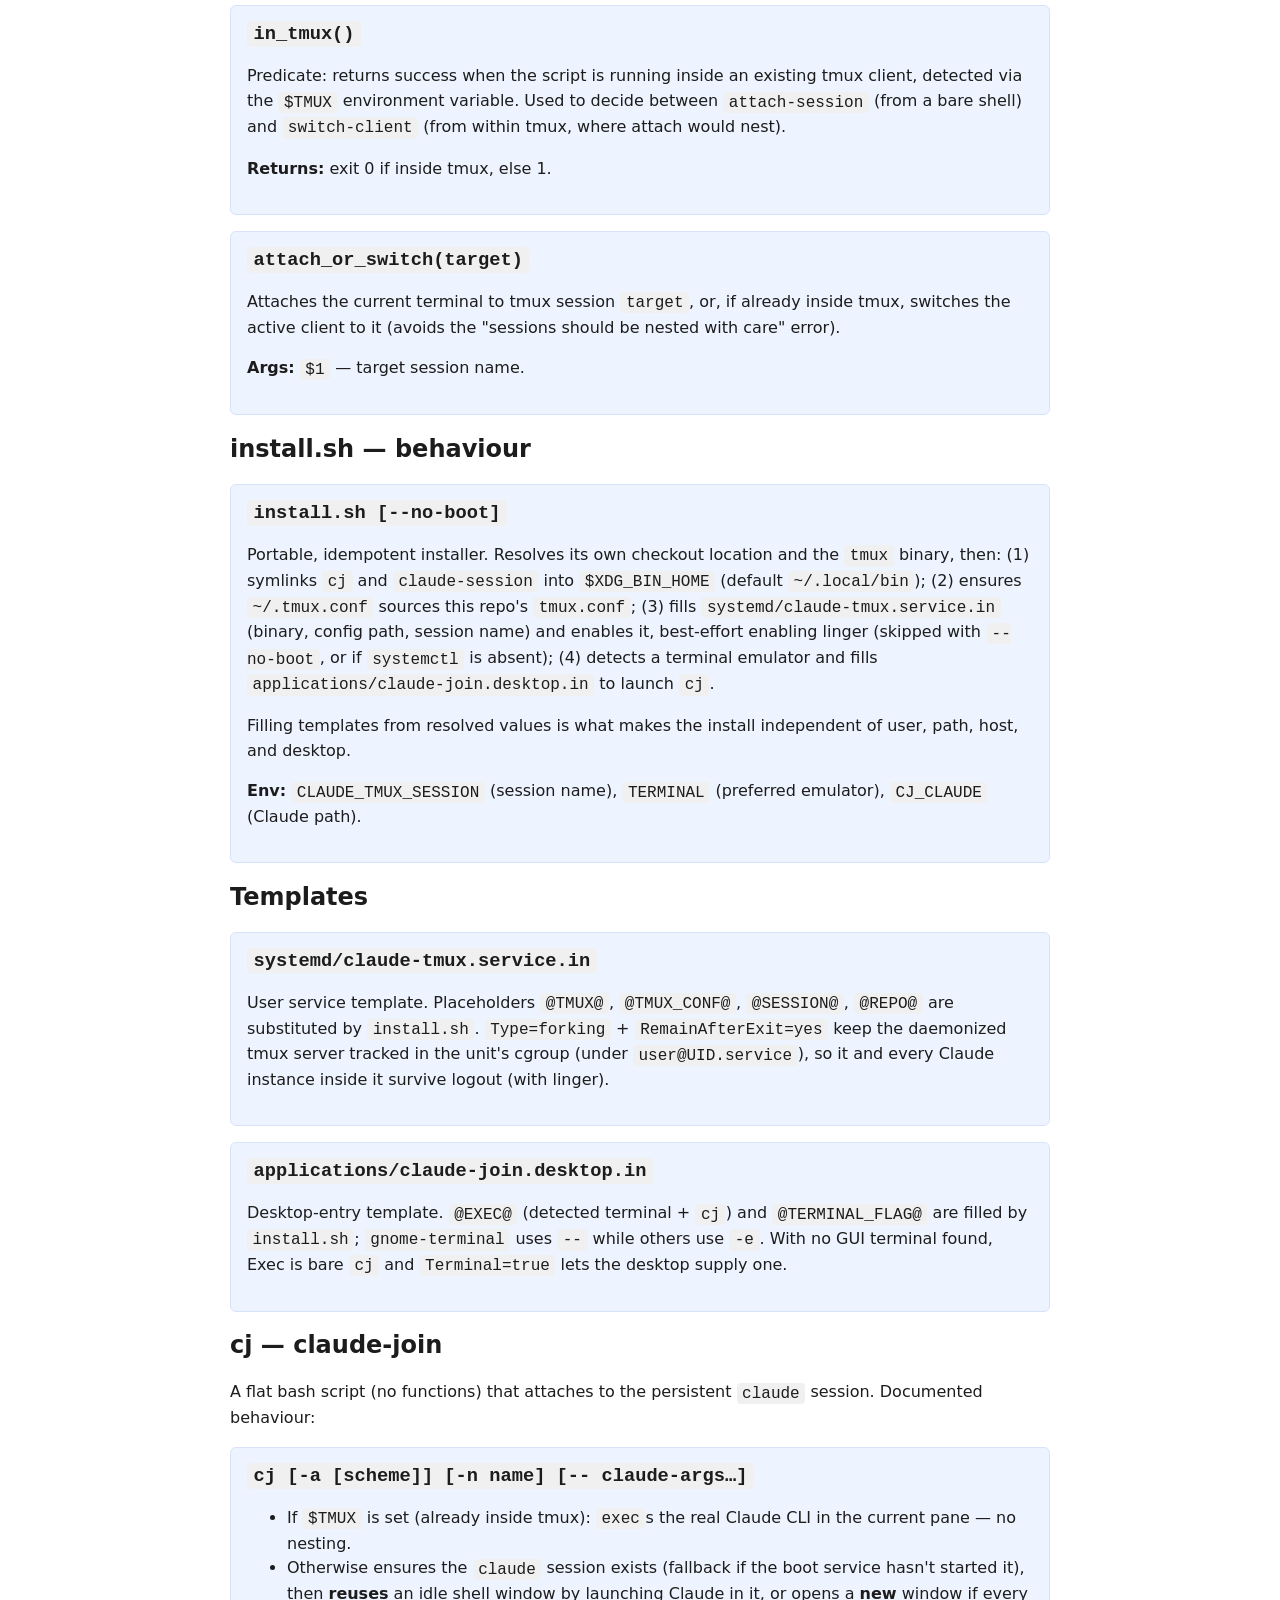
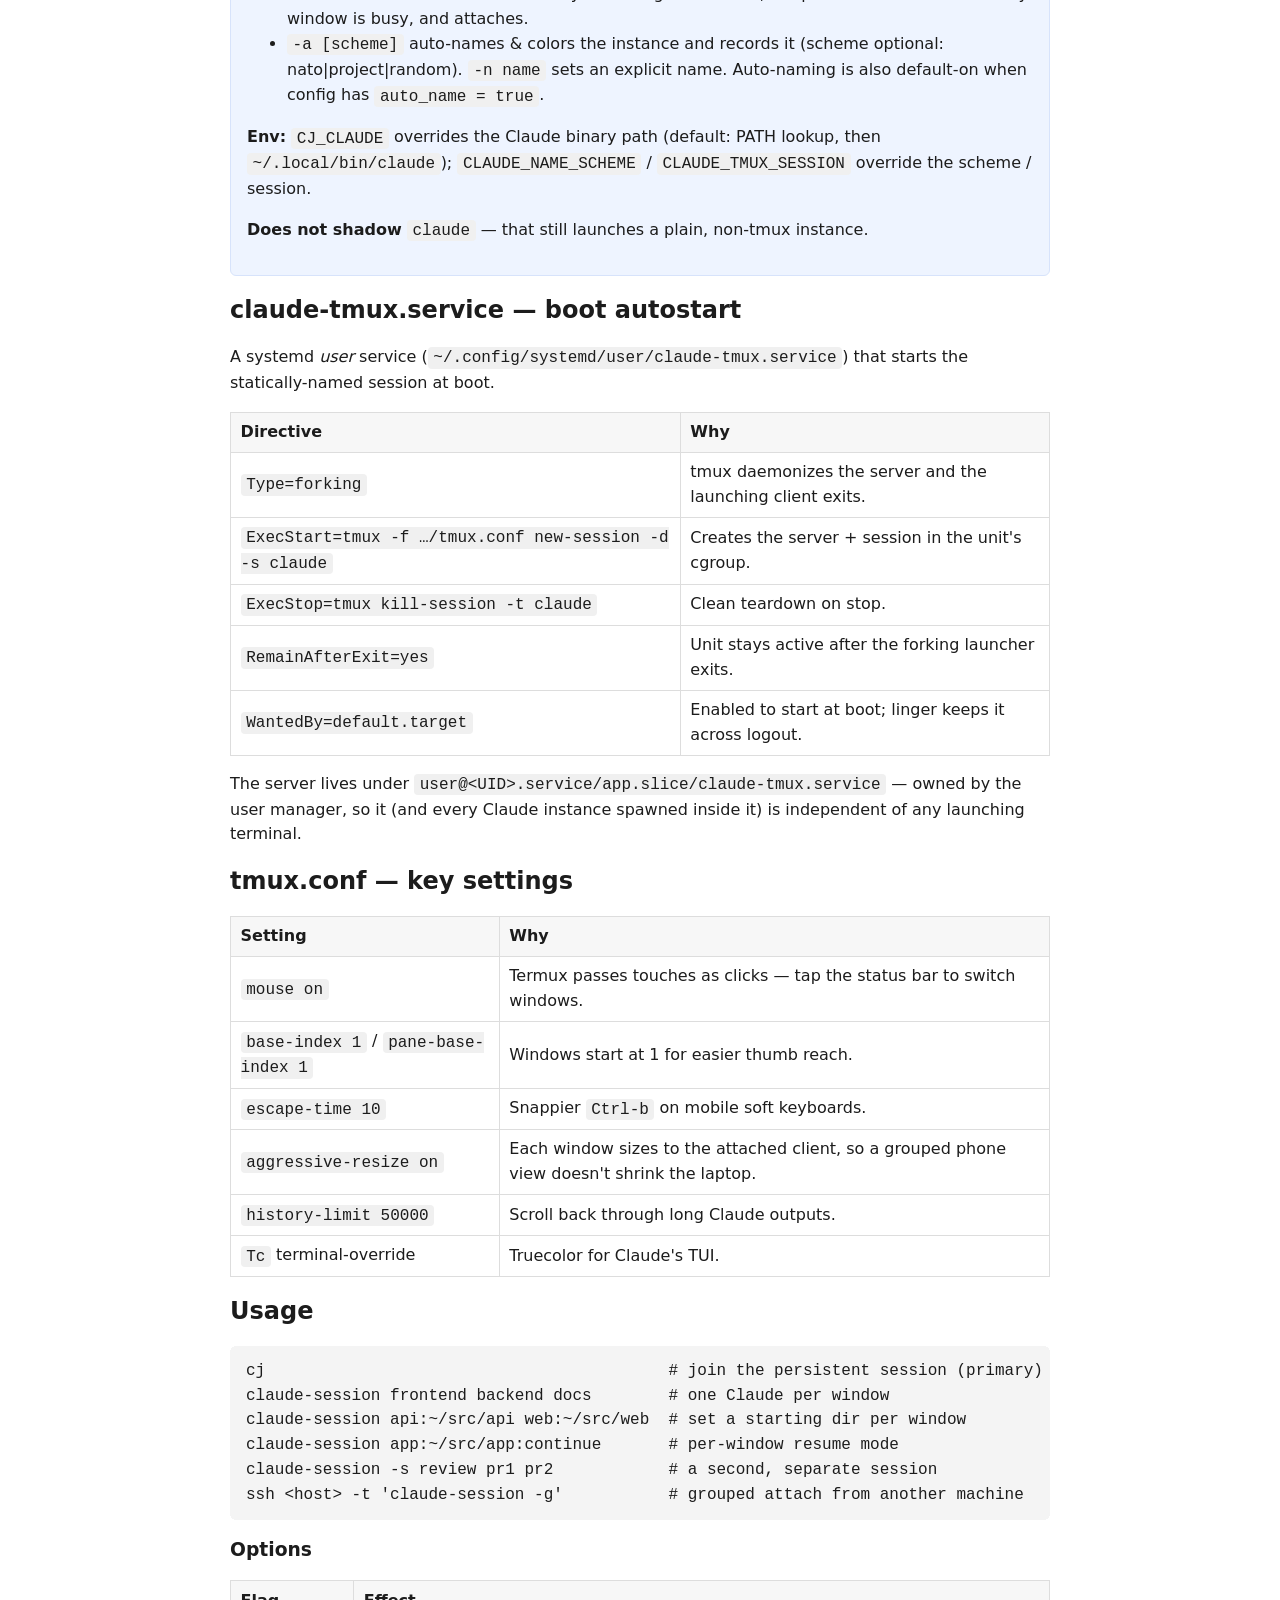
==== commit 6a12d422: "feat(ui): fluent grouped drill-down menu + status-bar restyle Part 1 of the fluent UI plan (#25). - " ====
--- a/docs/index.html
+++ b/docs/index.html
@@ -338,7 +338,11 @@
 degrade to a safe no-op.</p></div>
 
 <h2>Key bindings &amp; cheat sheet (prefix is Ctrl-b)</h2>
-<p>The instance menu (<code>prefix C</code> / <code>F9</code> / tap the status bar):</p>
+<p>The instance menu (<code>prefix C</code> / <code>F9</code> / tap the session name) is
+<strong>grouped with drill-down submenus</strong> (fluent style): <em>▸ Instances</em>,
+<em>▸ Conversations</em>, <em>▸ Shell</em>, <em>▸ Model / effort</em>, <em>▸ Help</em>.
+The flat direct keys below still work without drilling in. <em>(Screenshots show the
+earlier flat menu — pending a refresh.)</em></p>
 <p><img src="screenshots/instances-menu.png" alt="claude-sessions instance menu" style="max-width:340px;border-radius:6px;border:1px solid #d7e3fb"></p>
 <p>More: <a href="screenshots/">screenshots of each menu action + the status bar</a>
 (<code>docs/screenshots/</code>; rendered mockups, regenerated from the <code>.html</code> sources).</p>
@@ -348,7 +352,7 @@
 interactive attaches). Require tmux ≥ 3.2.</p>
 <table>
   <tr><th>Key</th><th>Action</th></tr>
-  <tr><td><code>prefix + C</code></td><td>open the action <strong>menu</strong> (all actions below)</td></tr>
+  <tr><td><code>prefix + C</code></td><td>open the <strong>grouped</strong> action menu (drill into Instances / Conversations / Shell / Model / Help)</td></tr>
   <tr><td><code>prefix + L</code></td><td>list instances — selectable picker (Enter: switch active / reopen closed)</td></tr>
   <tr><td><code>prefix + N</code></td><td>new instance (in the current window's dir)</td></tr>
   <tr><td><code>prefix + D</code></td><td>new instance in a directory you type (menu: "New in dir…")</td></tr>
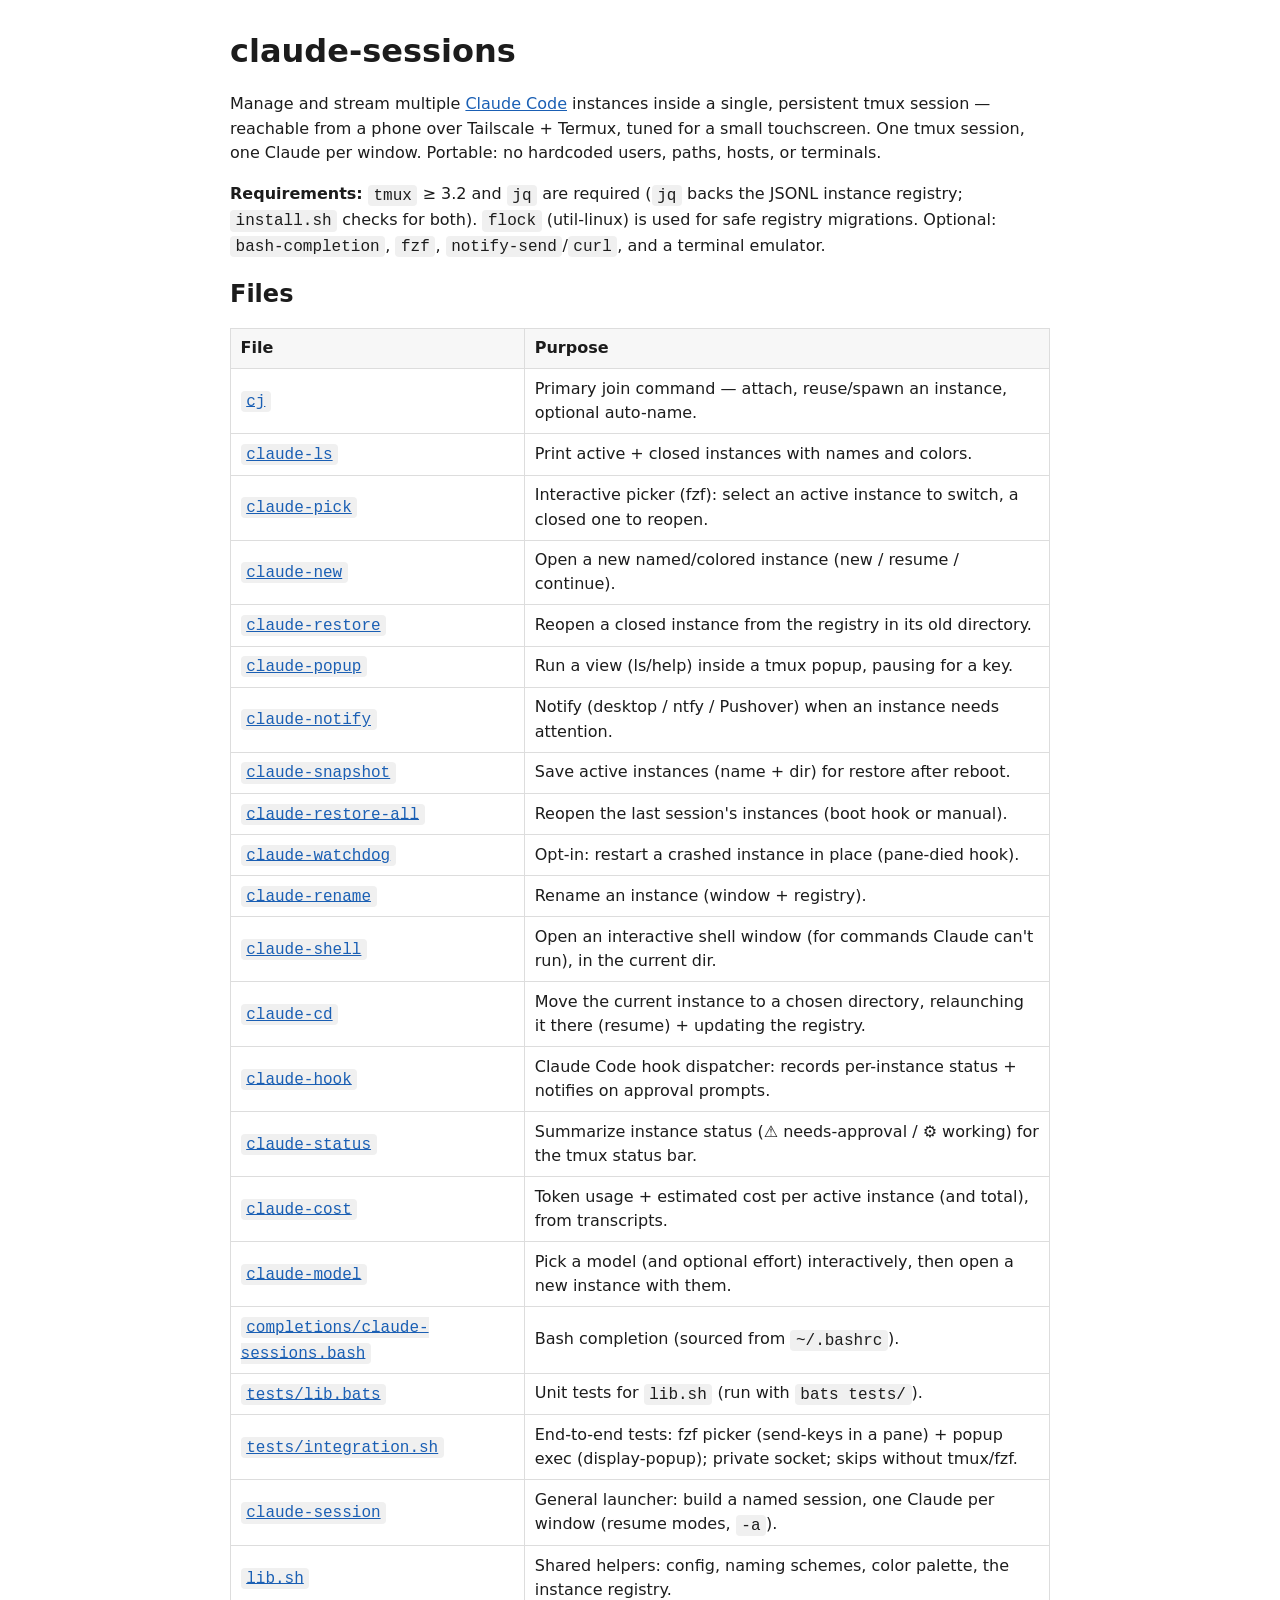
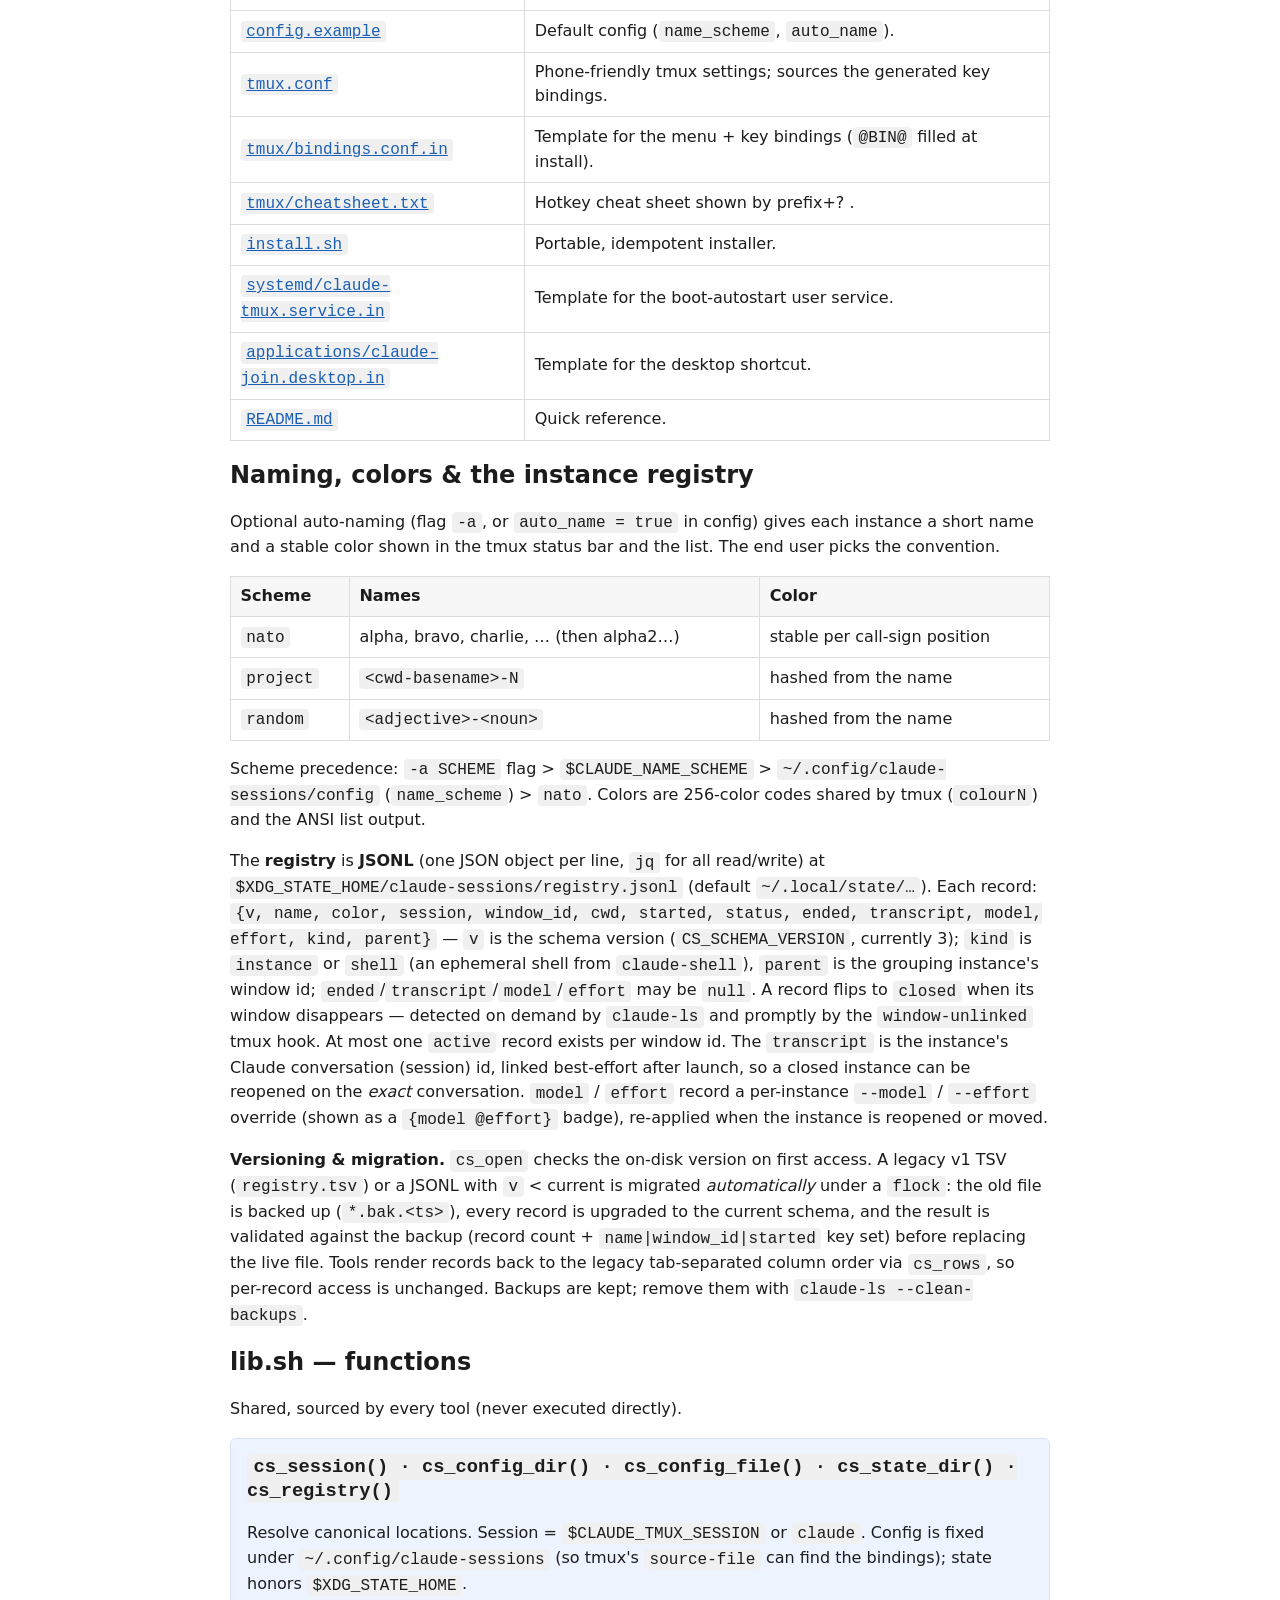
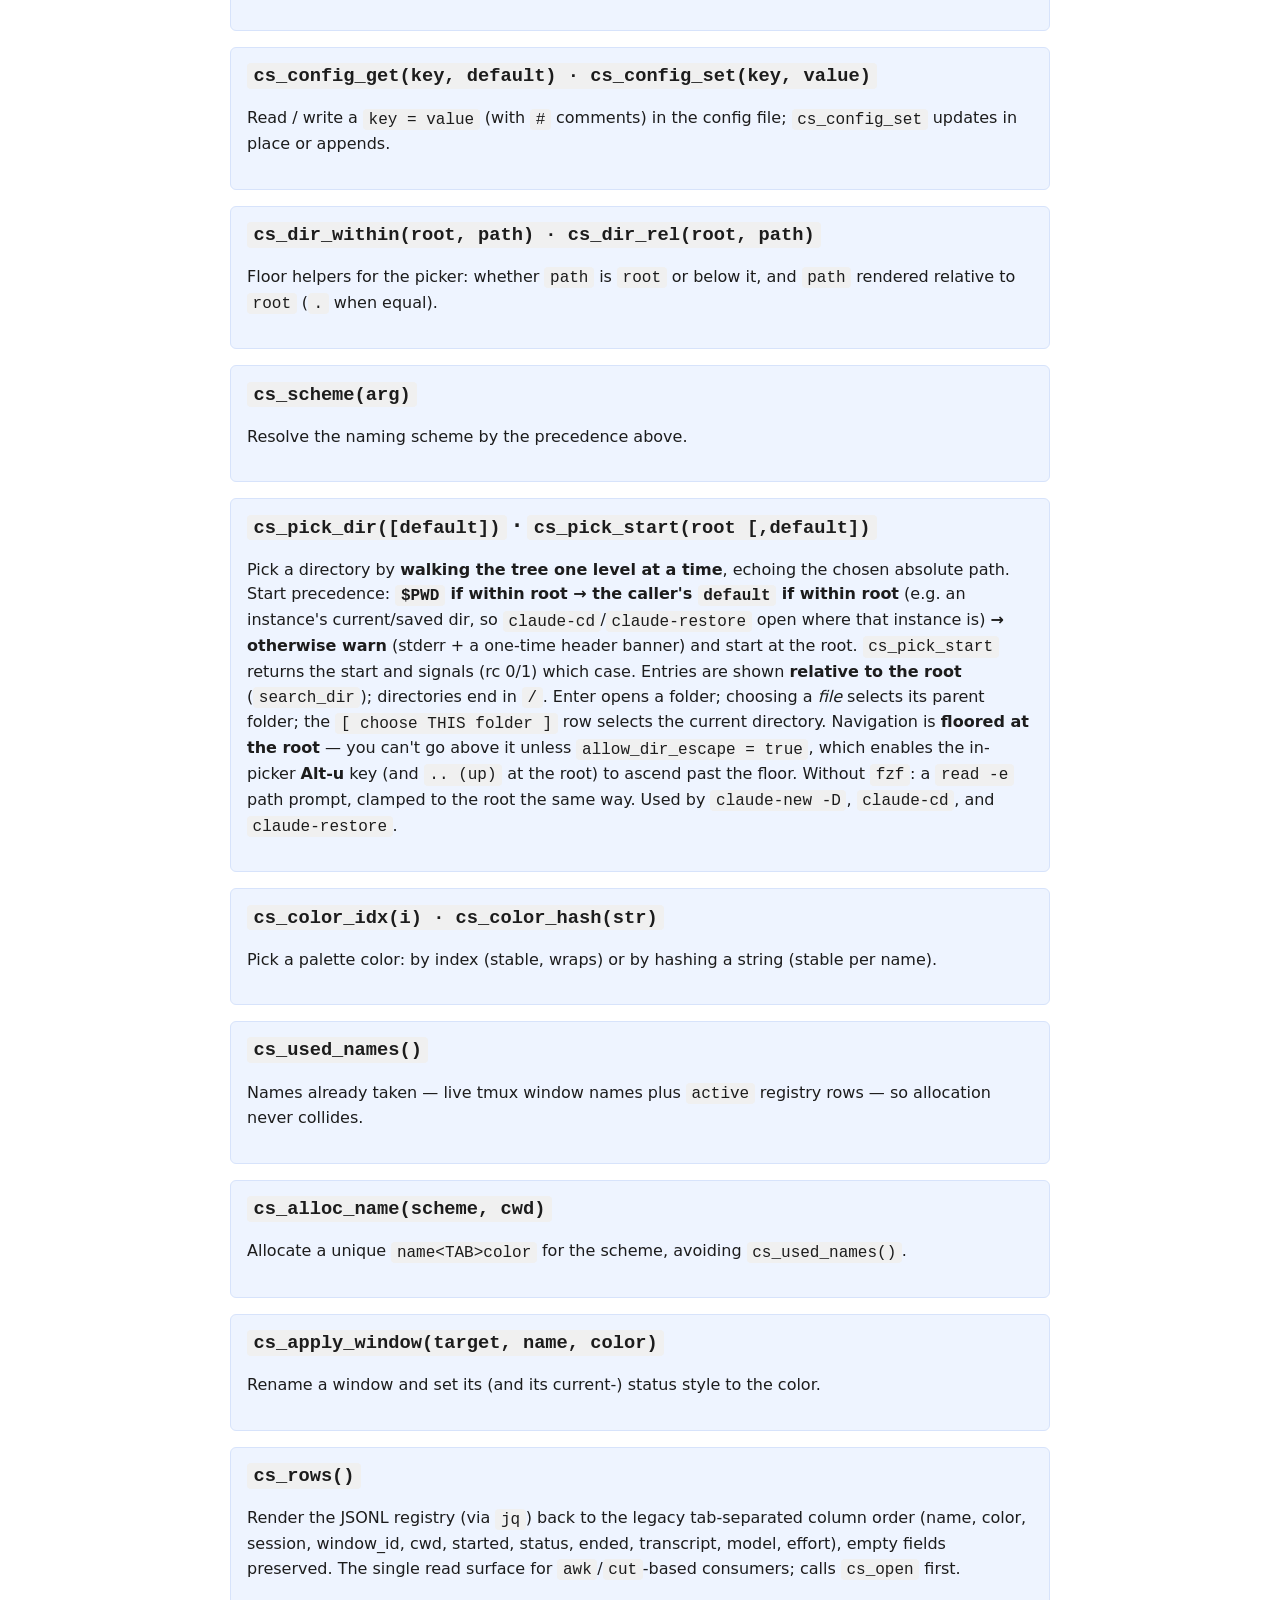
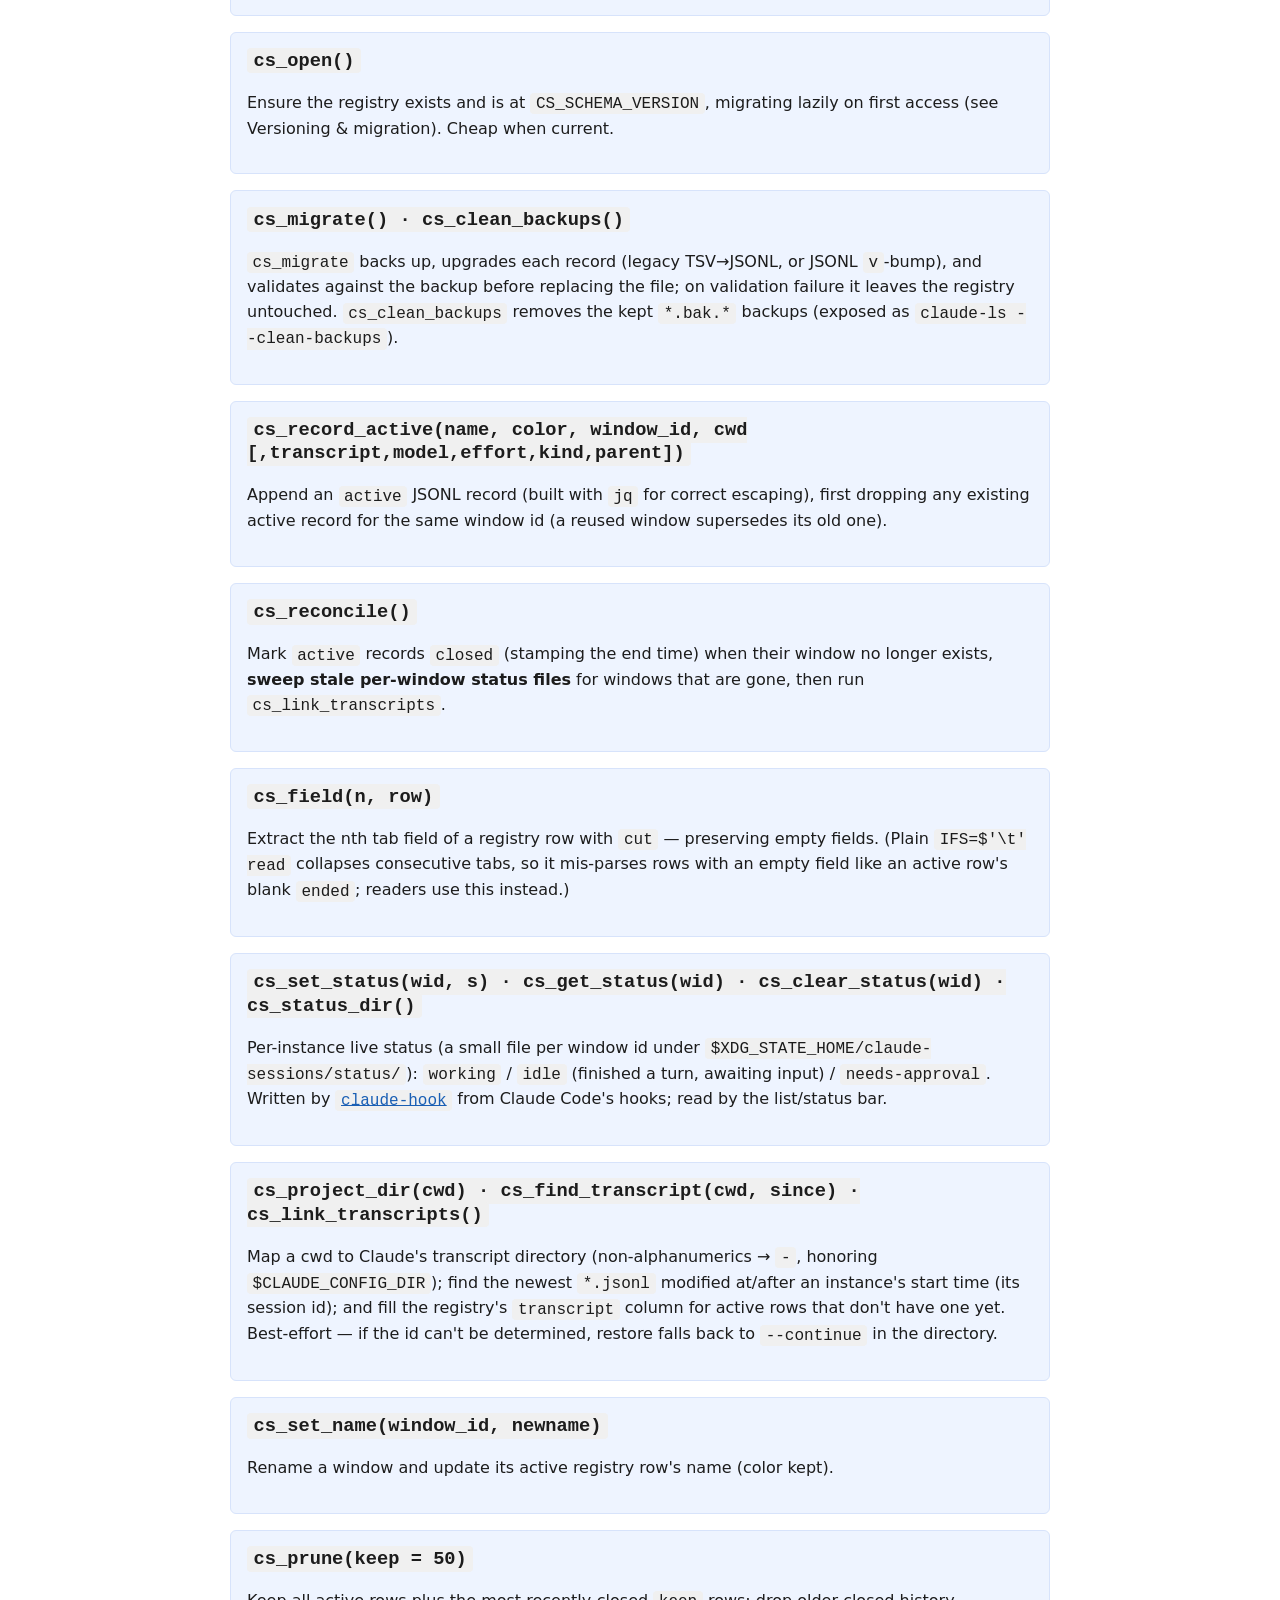
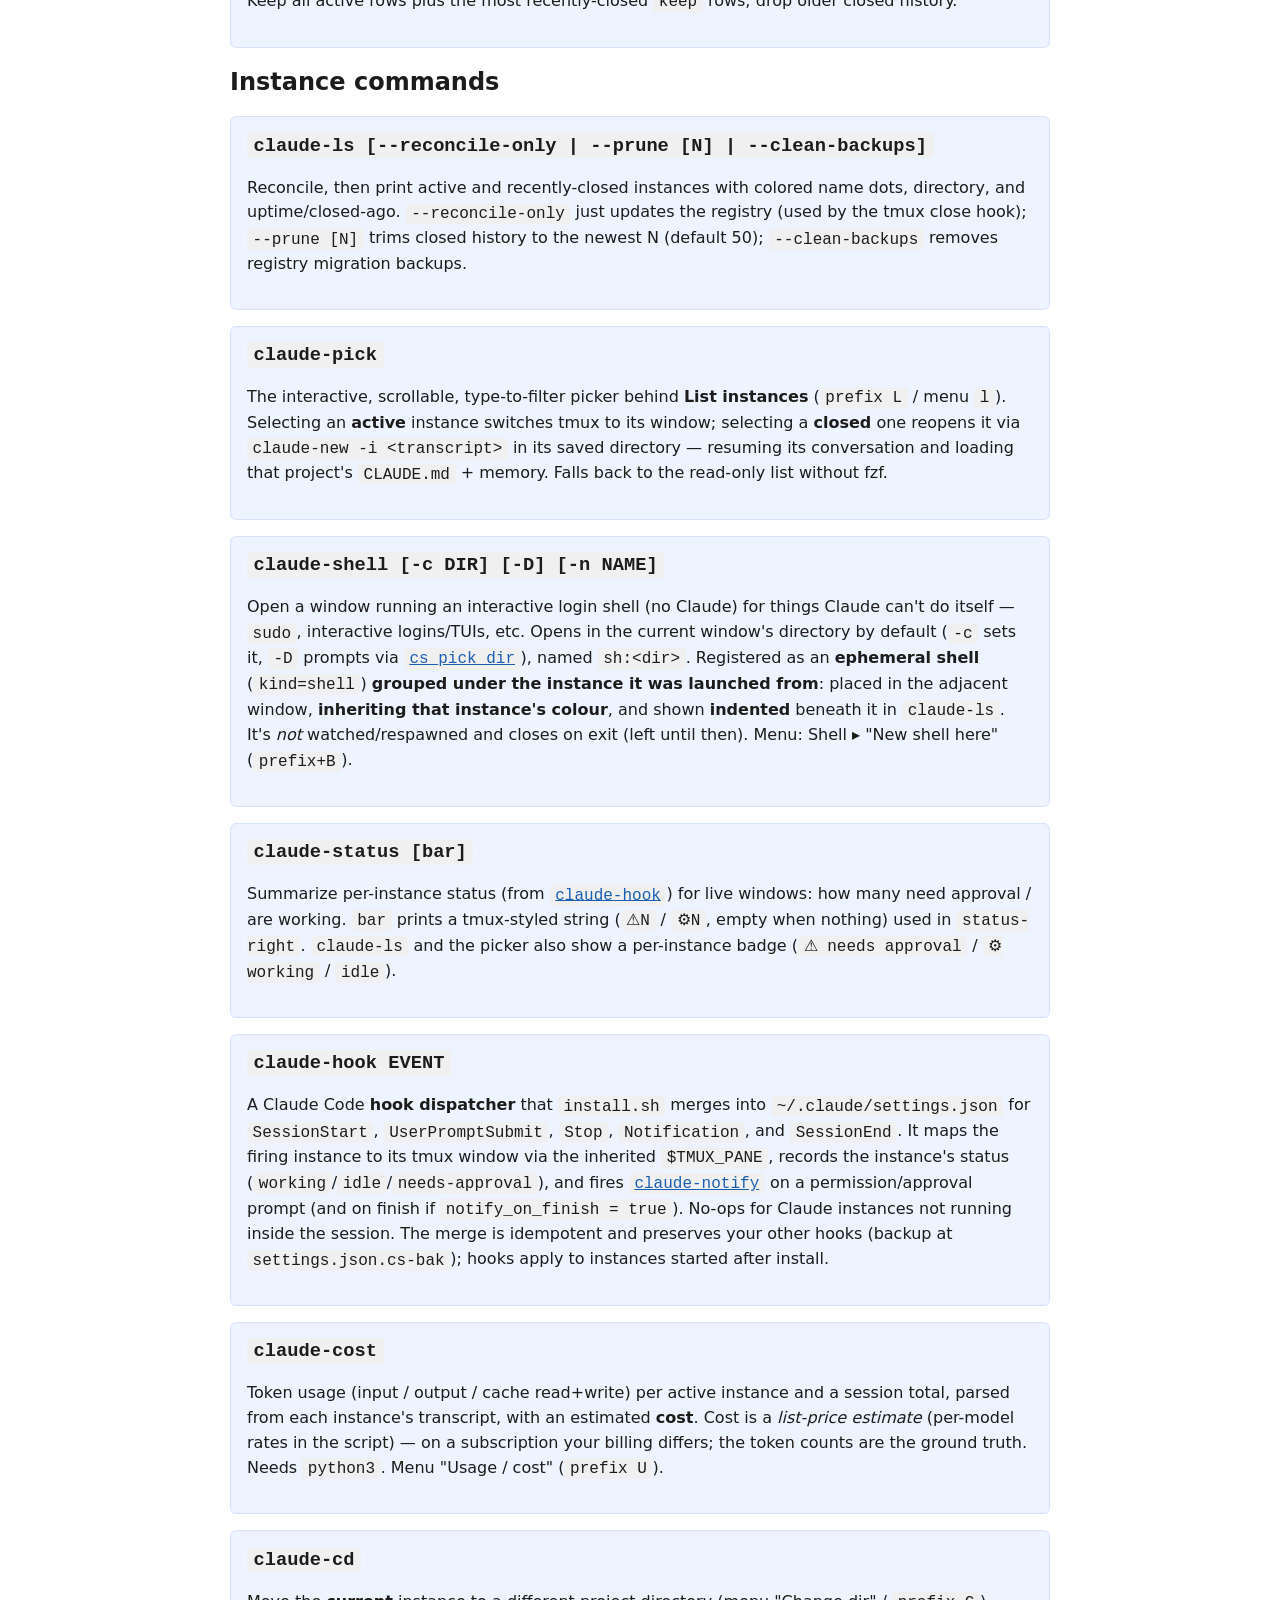
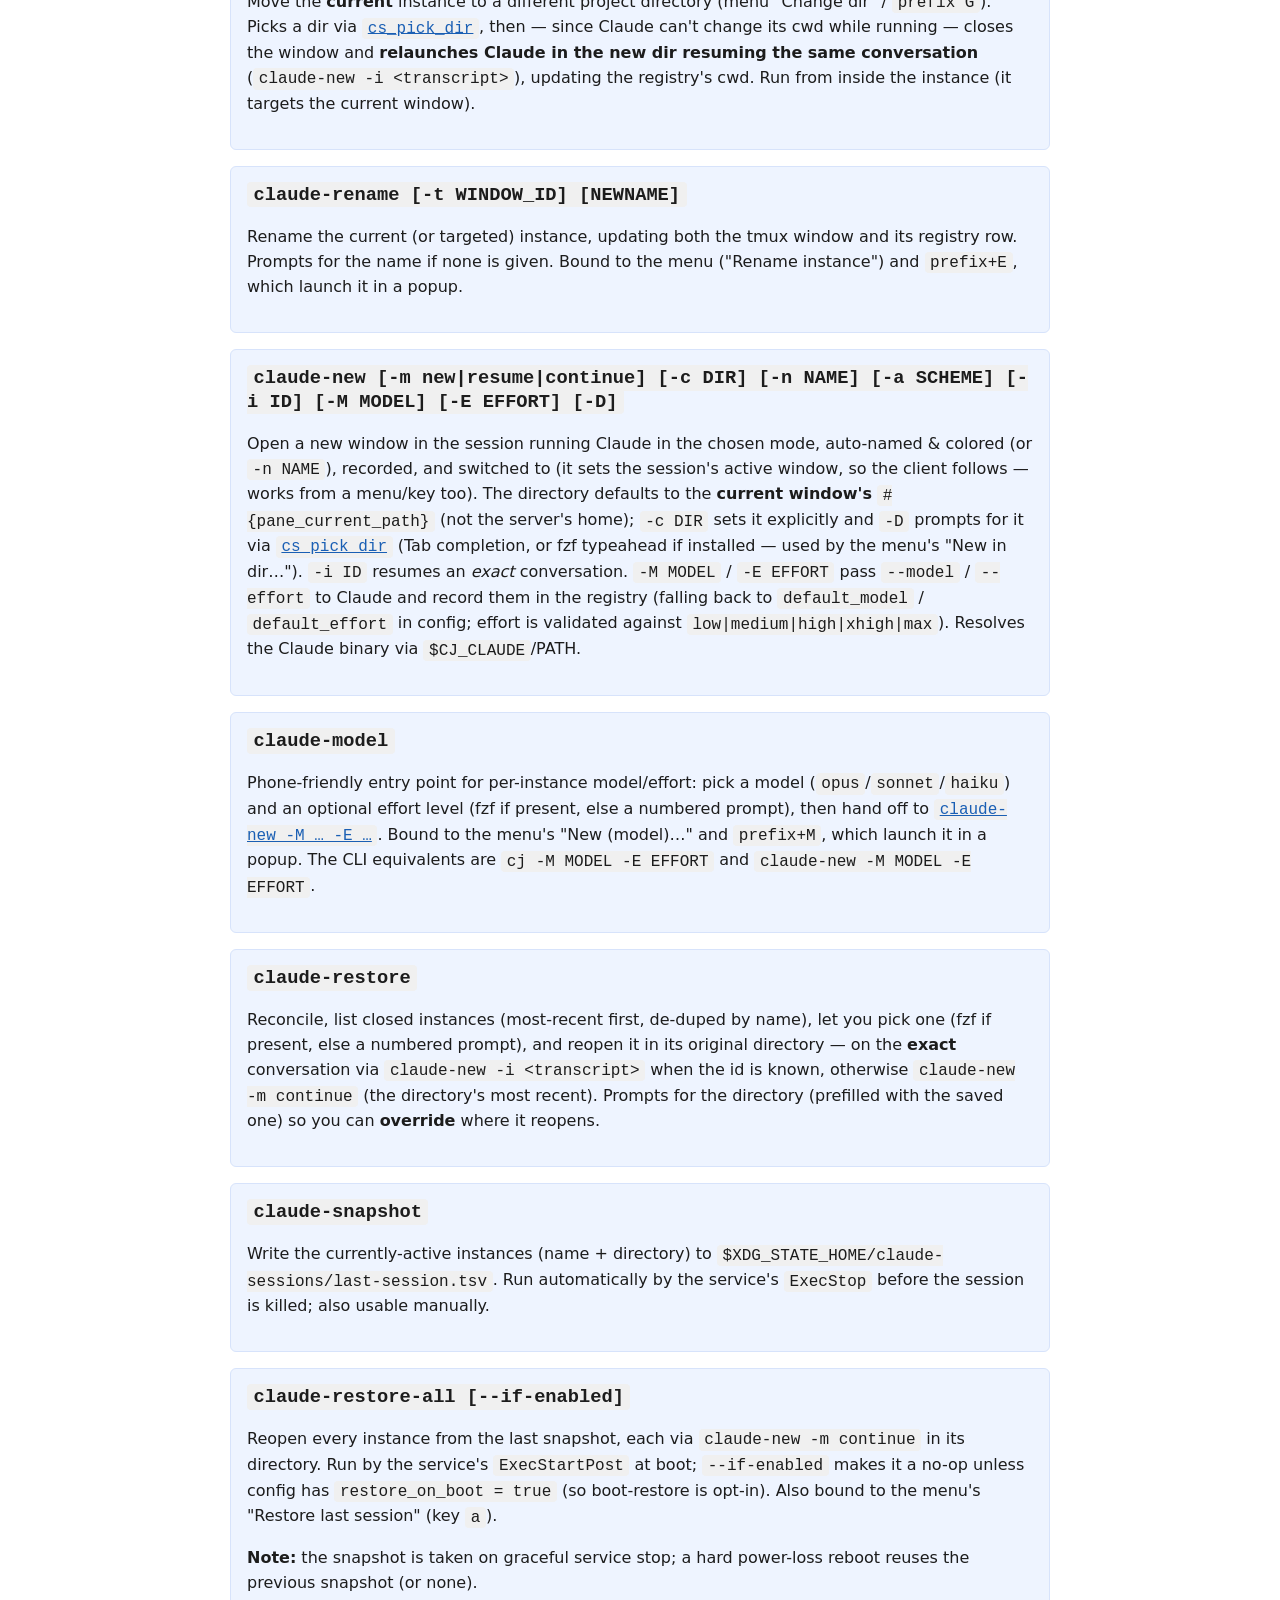
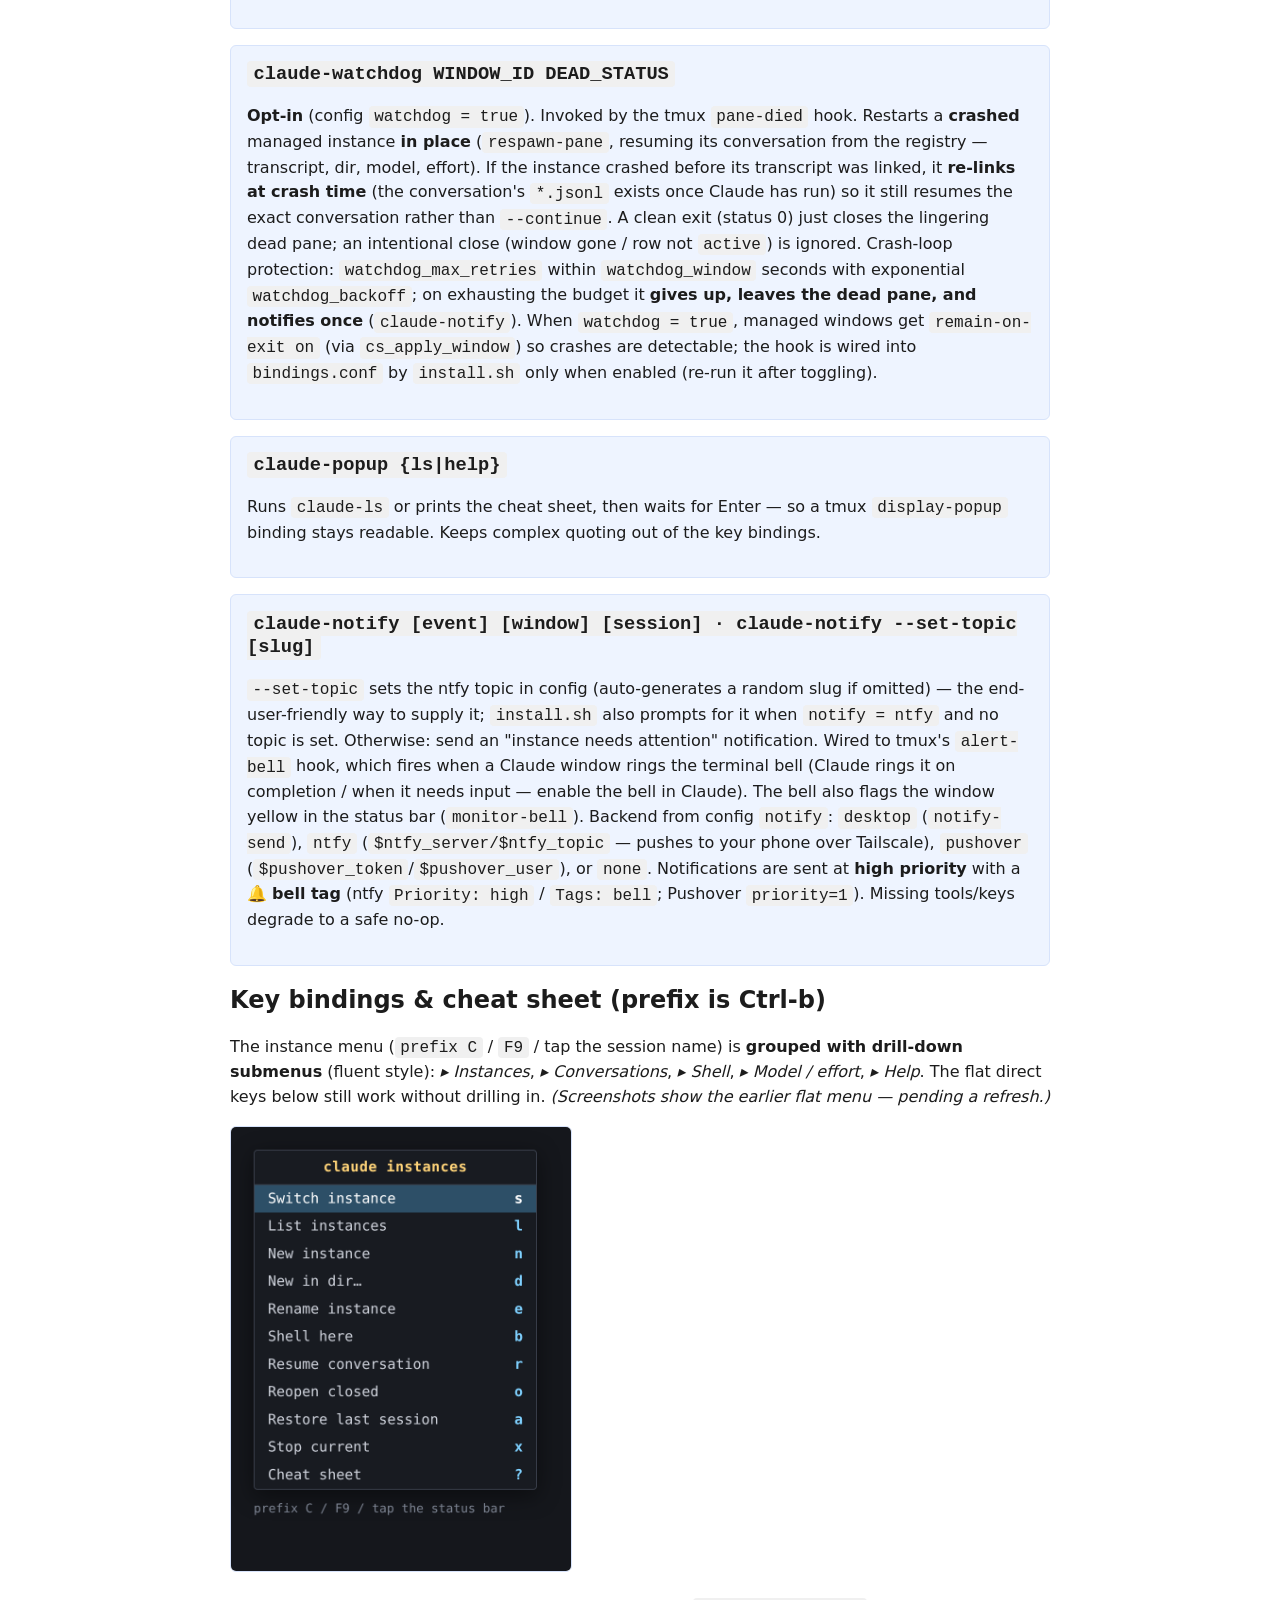
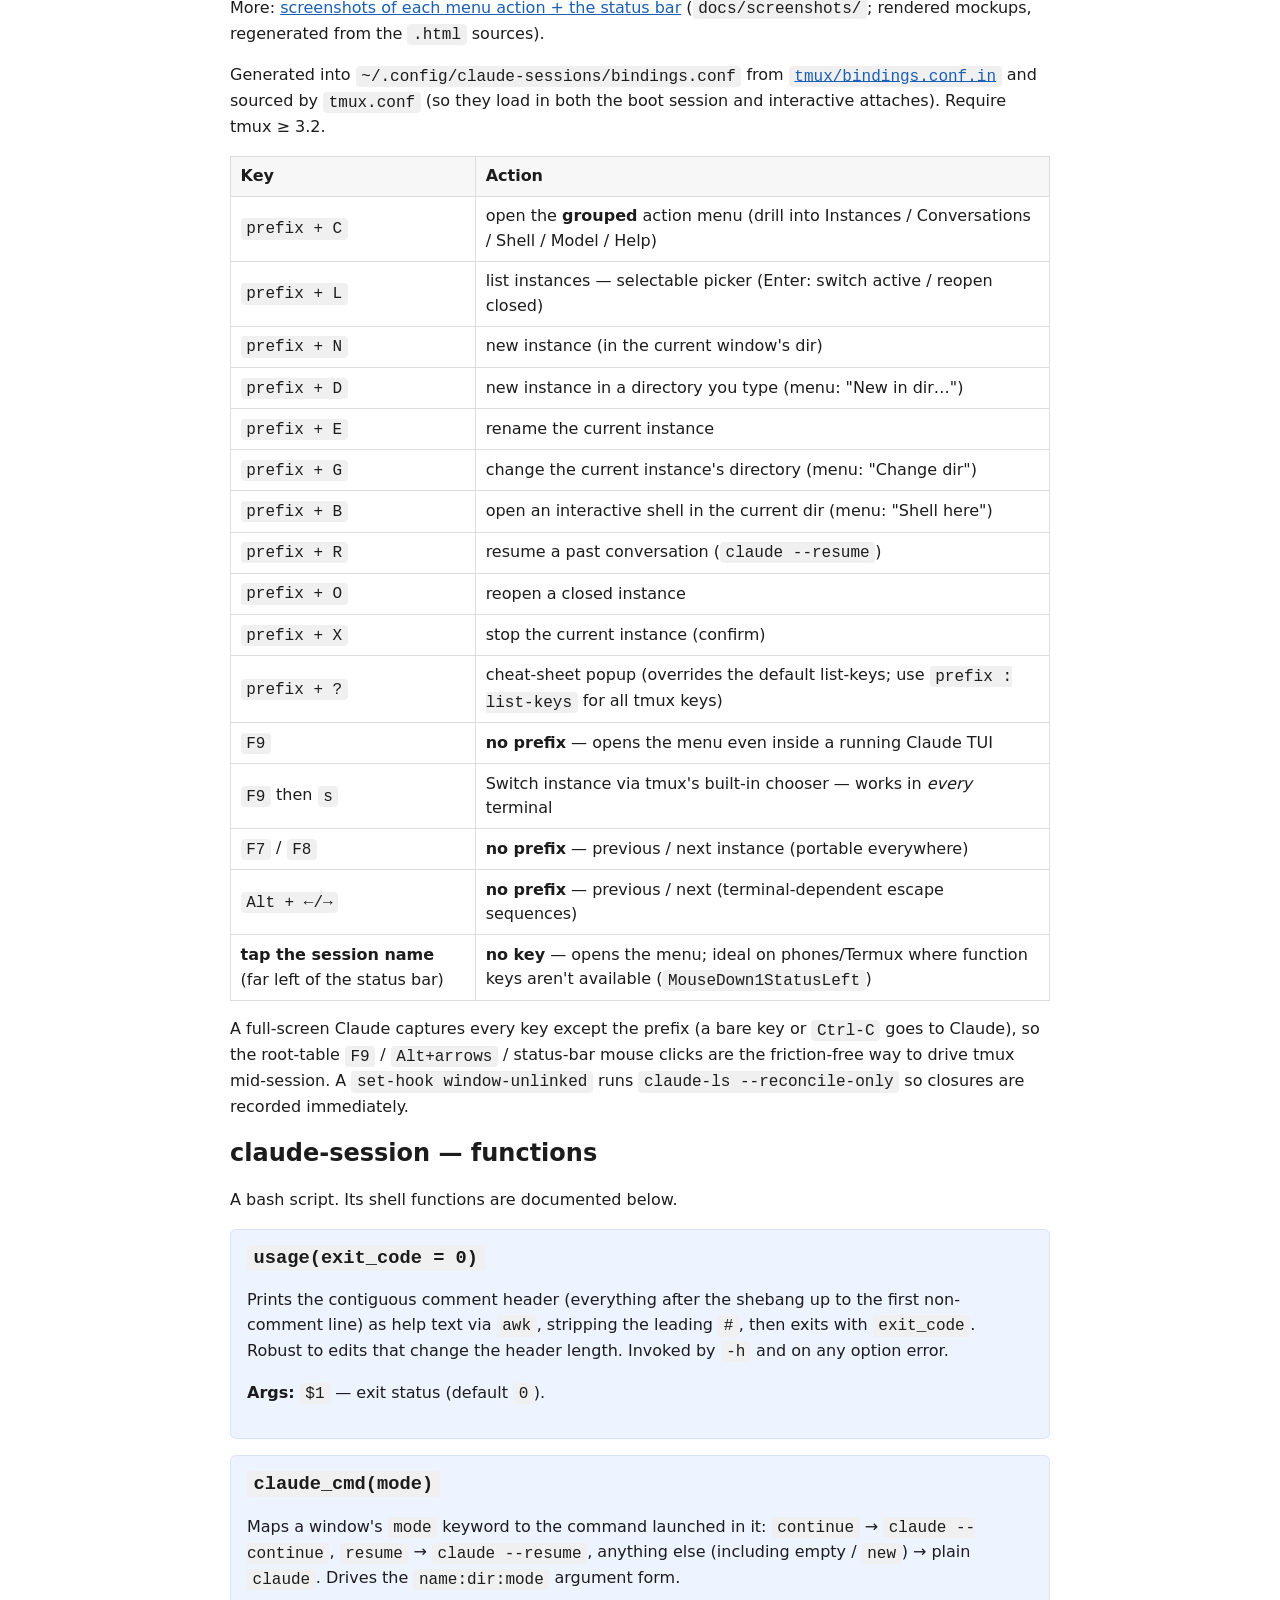
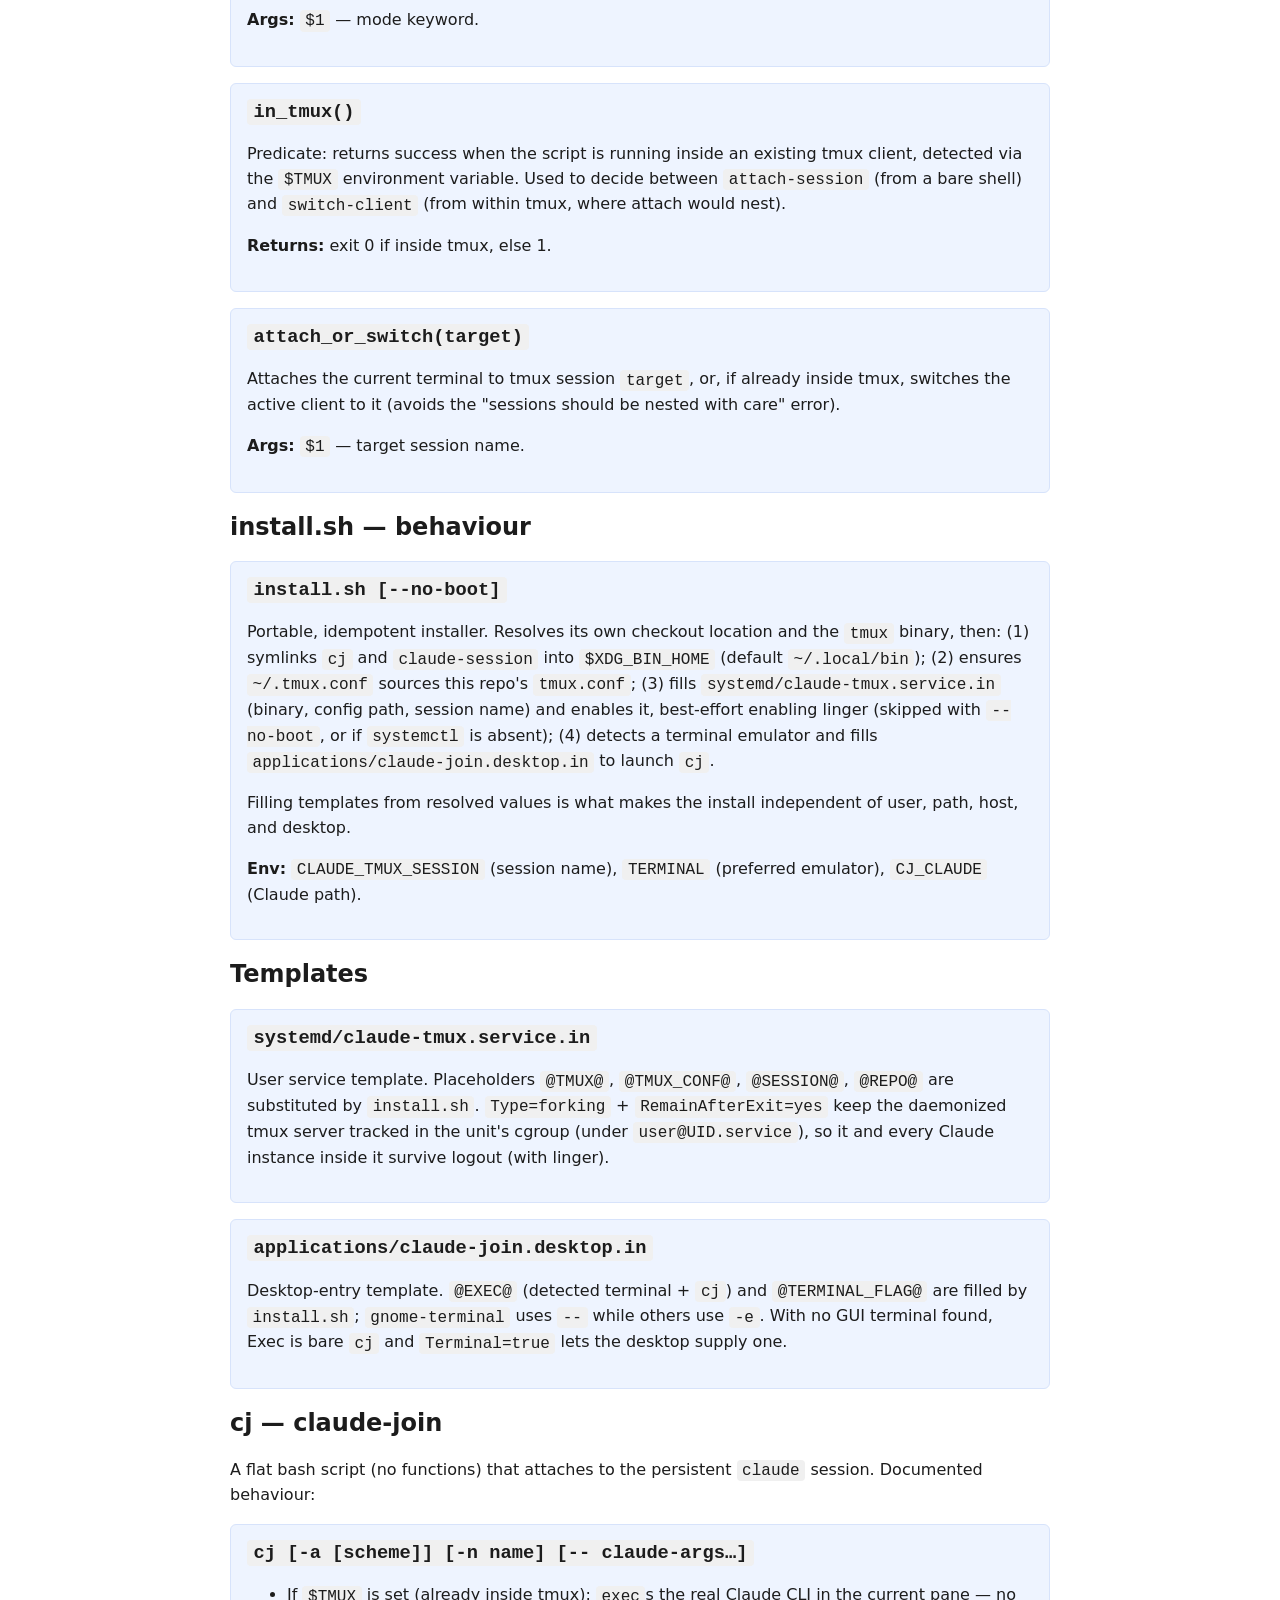
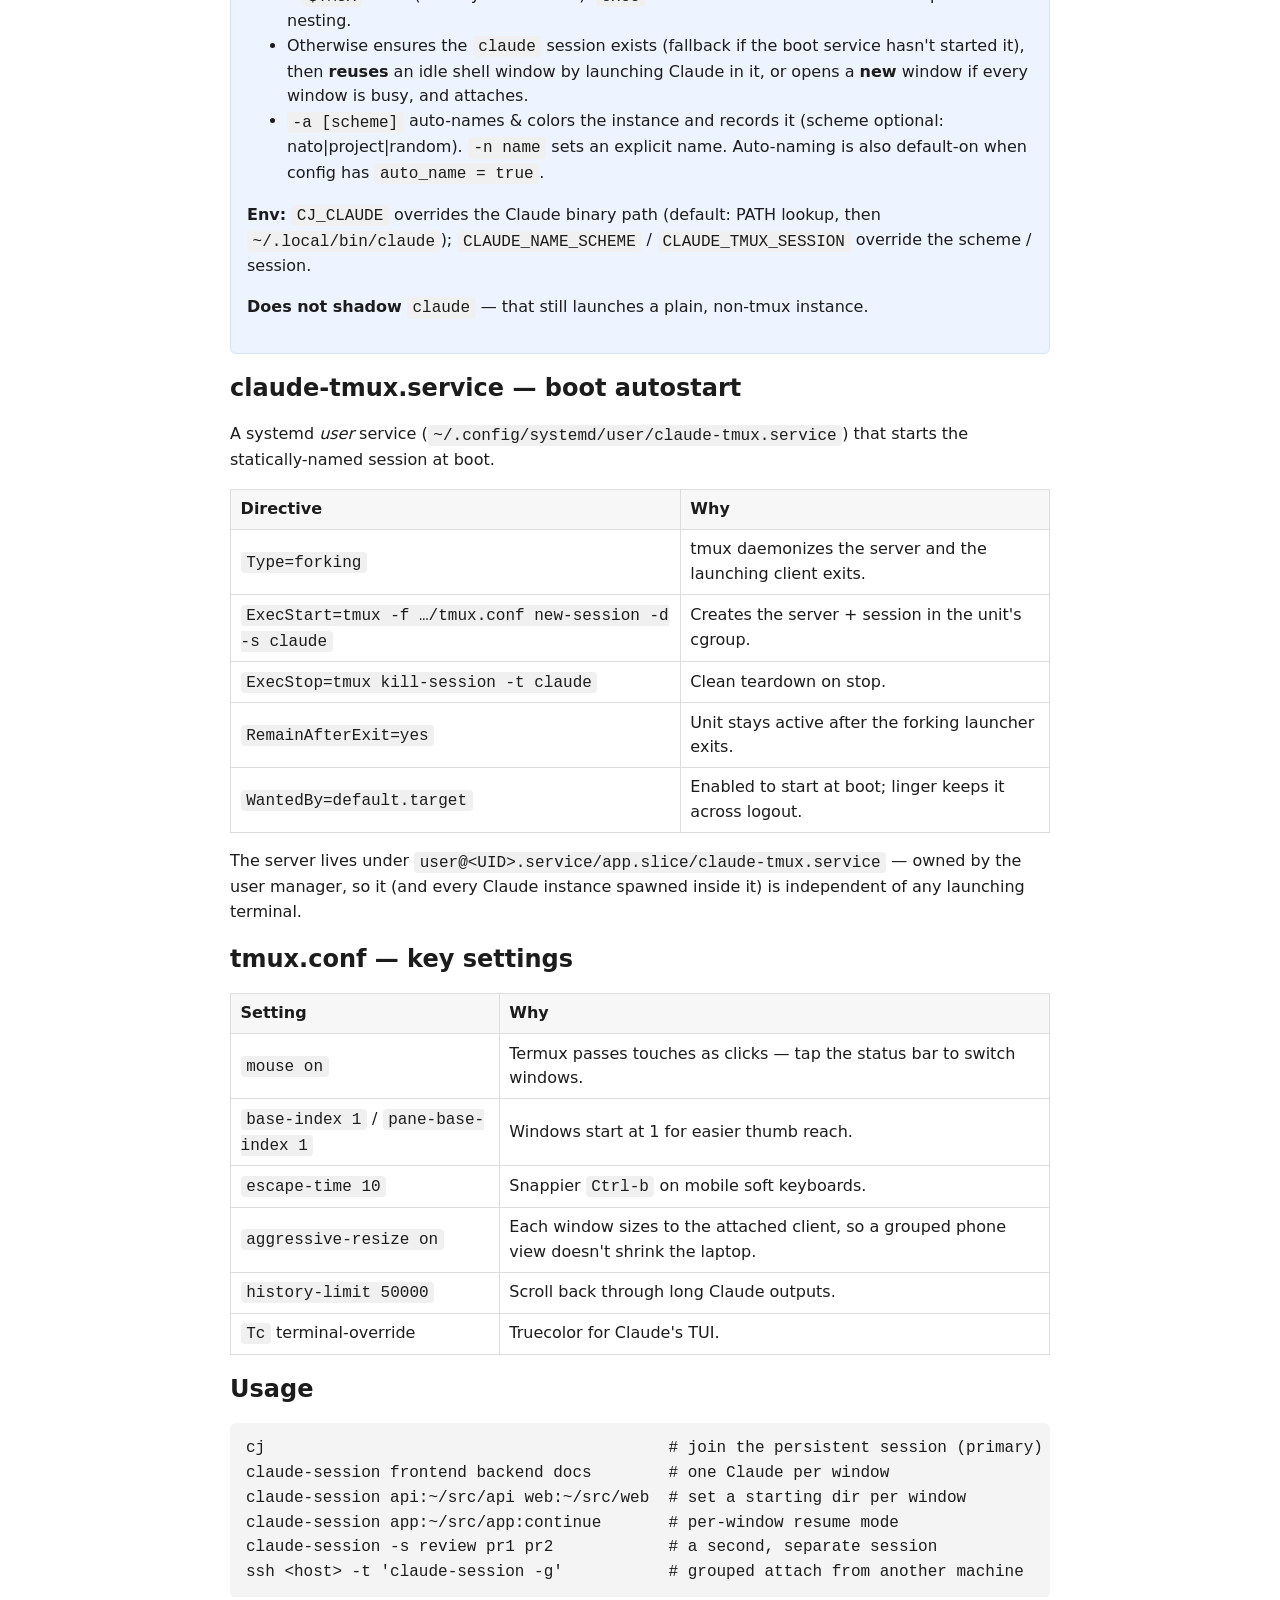
==== commit fbd44cf5: "feat(shells): grouped ephemeral shells (registry schema v3) Part 2 of the fluent UI plan (#25). clau" ====
--- a/docs/index.html
+++ b/docs/index.html
@@ -83,8 +83,11 @@
 line, <code>jq</code> for all read/write) at
 <code>$XDG_STATE_HOME/claude-sessions/registry.jsonl</code> (default
 <code>~/.local/state/…</code>). Each record:
-<code>{v, name, color, session, window_id, cwd, started, status, ended, transcript, model, effort}</code>
-— <code>v</code> is the schema version (<code>CS_SCHEMA_VERSION</code>);
+<code>{v, name, color, session, window_id, cwd, started, status, ended, transcript, model, effort, kind, parent}</code>
+— <code>v</code> is the schema version (<code>CS_SCHEMA_VERSION</code>, currently 3);
+<code>kind</code> is <code>instance</code> or <code>shell</code> (an ephemeral
+shell from <code>claude-shell</code>), <code>parent</code> is the grouping
+instance's window id;
 <code>ended</code>/<code>transcript</code>/<code>model</code>/<code>effort</code>
 may be <code>null</code>. A record flips to <code>closed</code> when its window
 disappears — detected on demand by <code>claude-ls</code> and promptly by the
@@ -164,7 +167,7 @@
 file; on validation failure it leaves the registry untouched.
 <code>cs_clean_backups</code> removes the kept <code>*.bak.*</code> backups
 (exposed as <code>claude-ls --clean-backups</code>).</p></div>
-<div class="sym"><h3 id="cs-record"><code>cs_record_active(name, color, window_id, cwd [,transcript,model,effort])</code></h3>
+<div class="sym"><h3 id="cs-record"><code>cs_record_active(name, color, window_id, cwd [,transcript,model,effort,kind,parent])</code></h3>
 <p>Append an <code>active</code> JSONL record (built with <code>jq</code> for
 correct escaping), first dropping any existing active record for the same window
 id (a reused window supersedes its old one).</p></div>
@@ -214,10 +217,13 @@
 <p>Open a window running an interactive login shell (no Claude) for things Claude
 can't do itself — <code>sudo</code>, interactive logins/TUIs, etc. Opens in the
 current window's directory by default (<code>-c</code> sets it, <code>-D</code>
-prompts via <a href="#cs-pickdir"><code>cs_pick_dir</code></a>), names it
-<code>sh:&lt;dir&gt;</code> in grey to stand apart from colored instances, and
-switches to it. Not recorded in the instance registry. Menu: "Shell here"
-(<code>prefix+B</code>).</p></div>
+prompts via <a href="#cs-pickdir"><code>cs_pick_dir</code></a>), named
+<code>sh:&lt;dir&gt;</code>. Registered as an <strong>ephemeral shell</strong>
+(<code>kind=shell</code>) <strong>grouped under the instance it was launched
+from</strong>: placed in the adjacent window, <strong>inheriting that instance's
+colour</strong>, and shown <strong>indented</strong> beneath it in
+<code>claude-ls</code>. It's <em>not</em> watched/respawned and closes on exit
+(left until then). Menu: Shell ▸ "New shell here" (<code>prefix+B</code>).</p></div>
 <div class="sym"><h3 id="cmd-status"><code>claude-status [bar]</code></h3>
 <p>Summarize per-instance status (from <a href="#cmd-hook"><code>claude-hook</code></a>)
 for live windows: how many need approval / are working. <code>bar</code> prints a
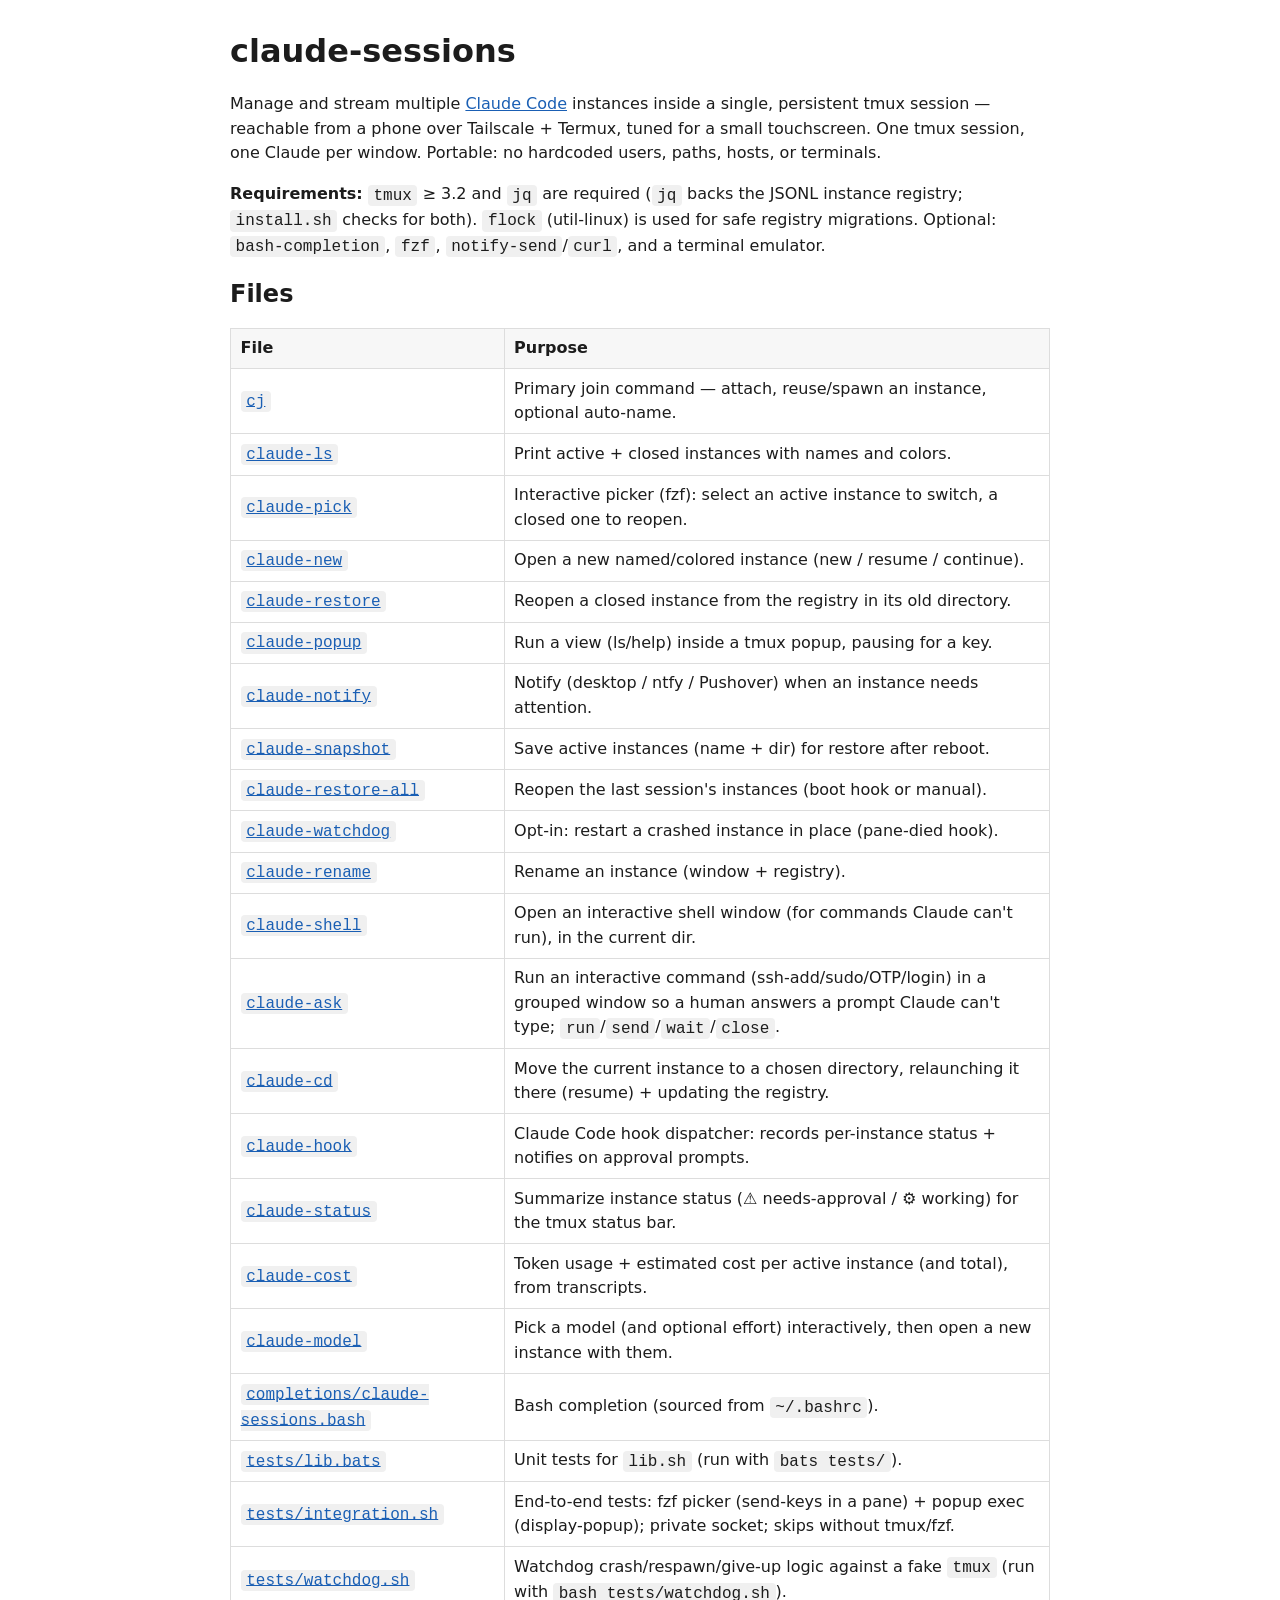
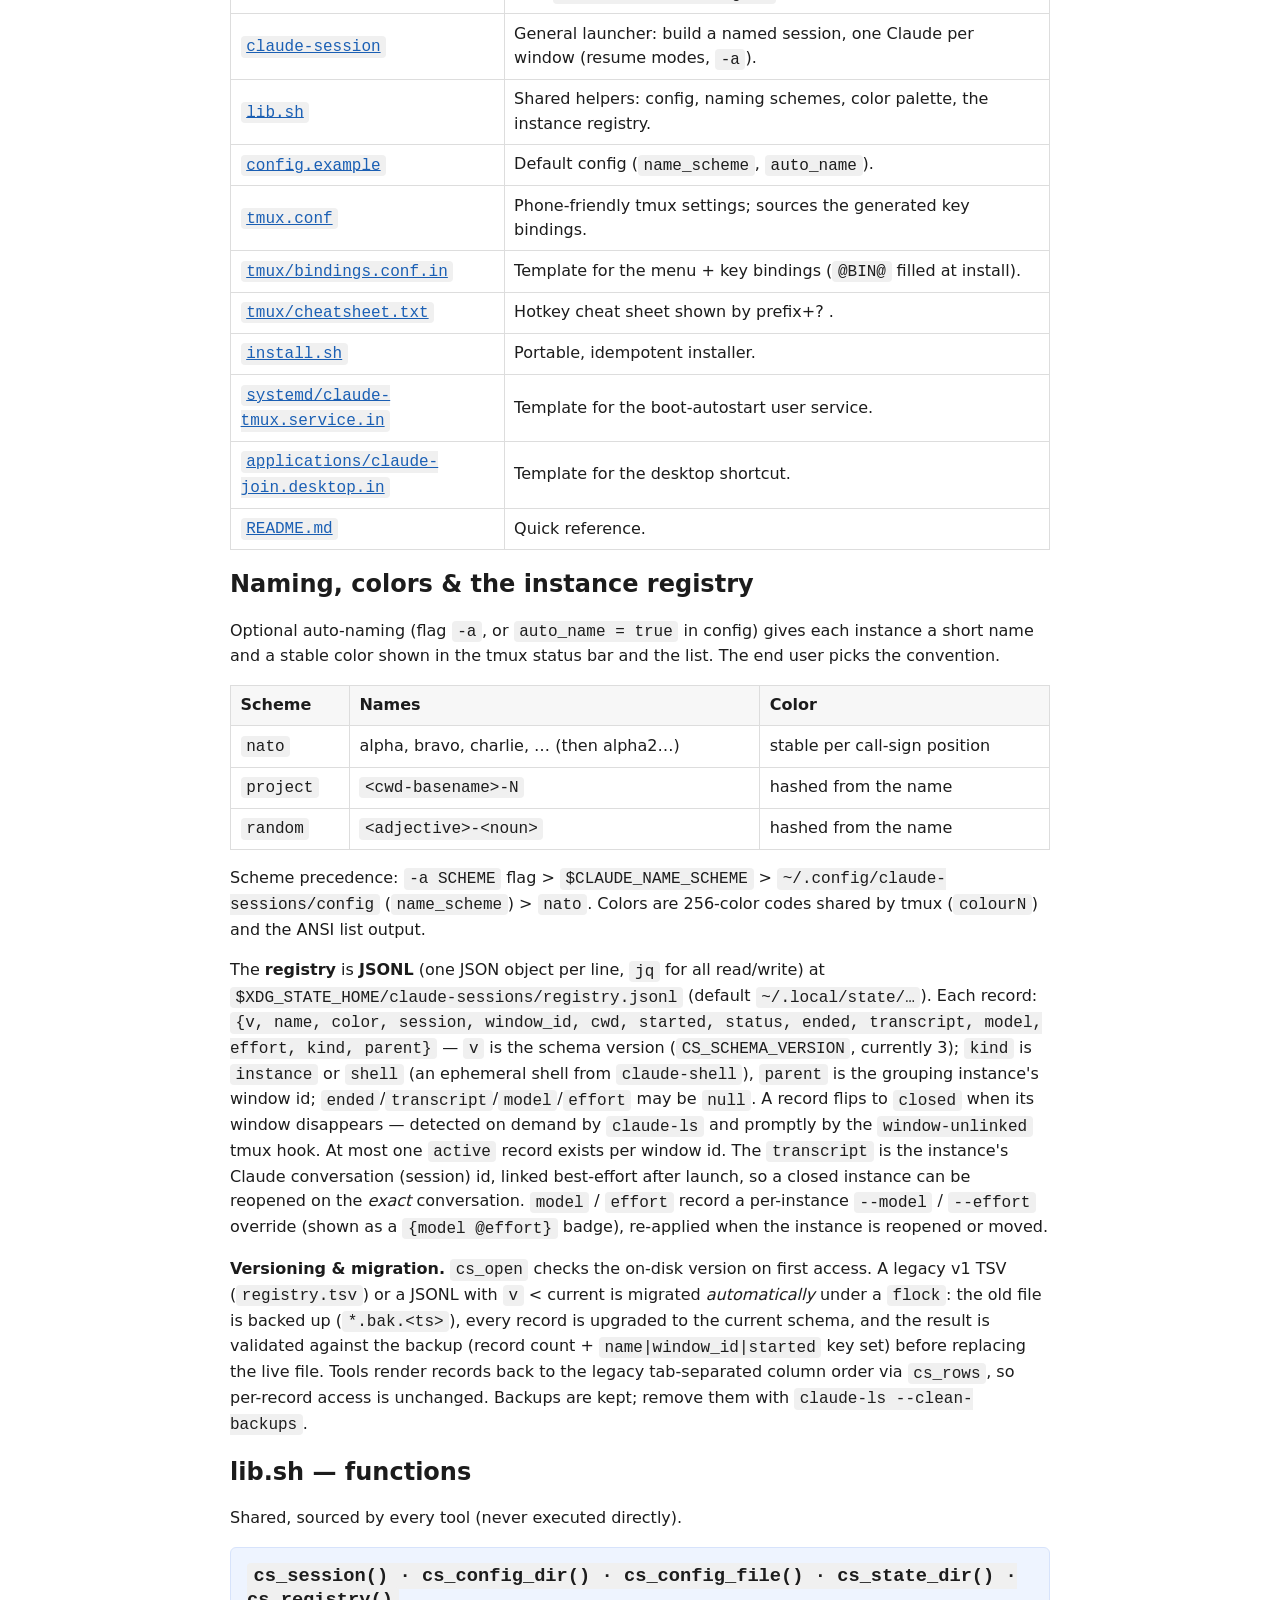
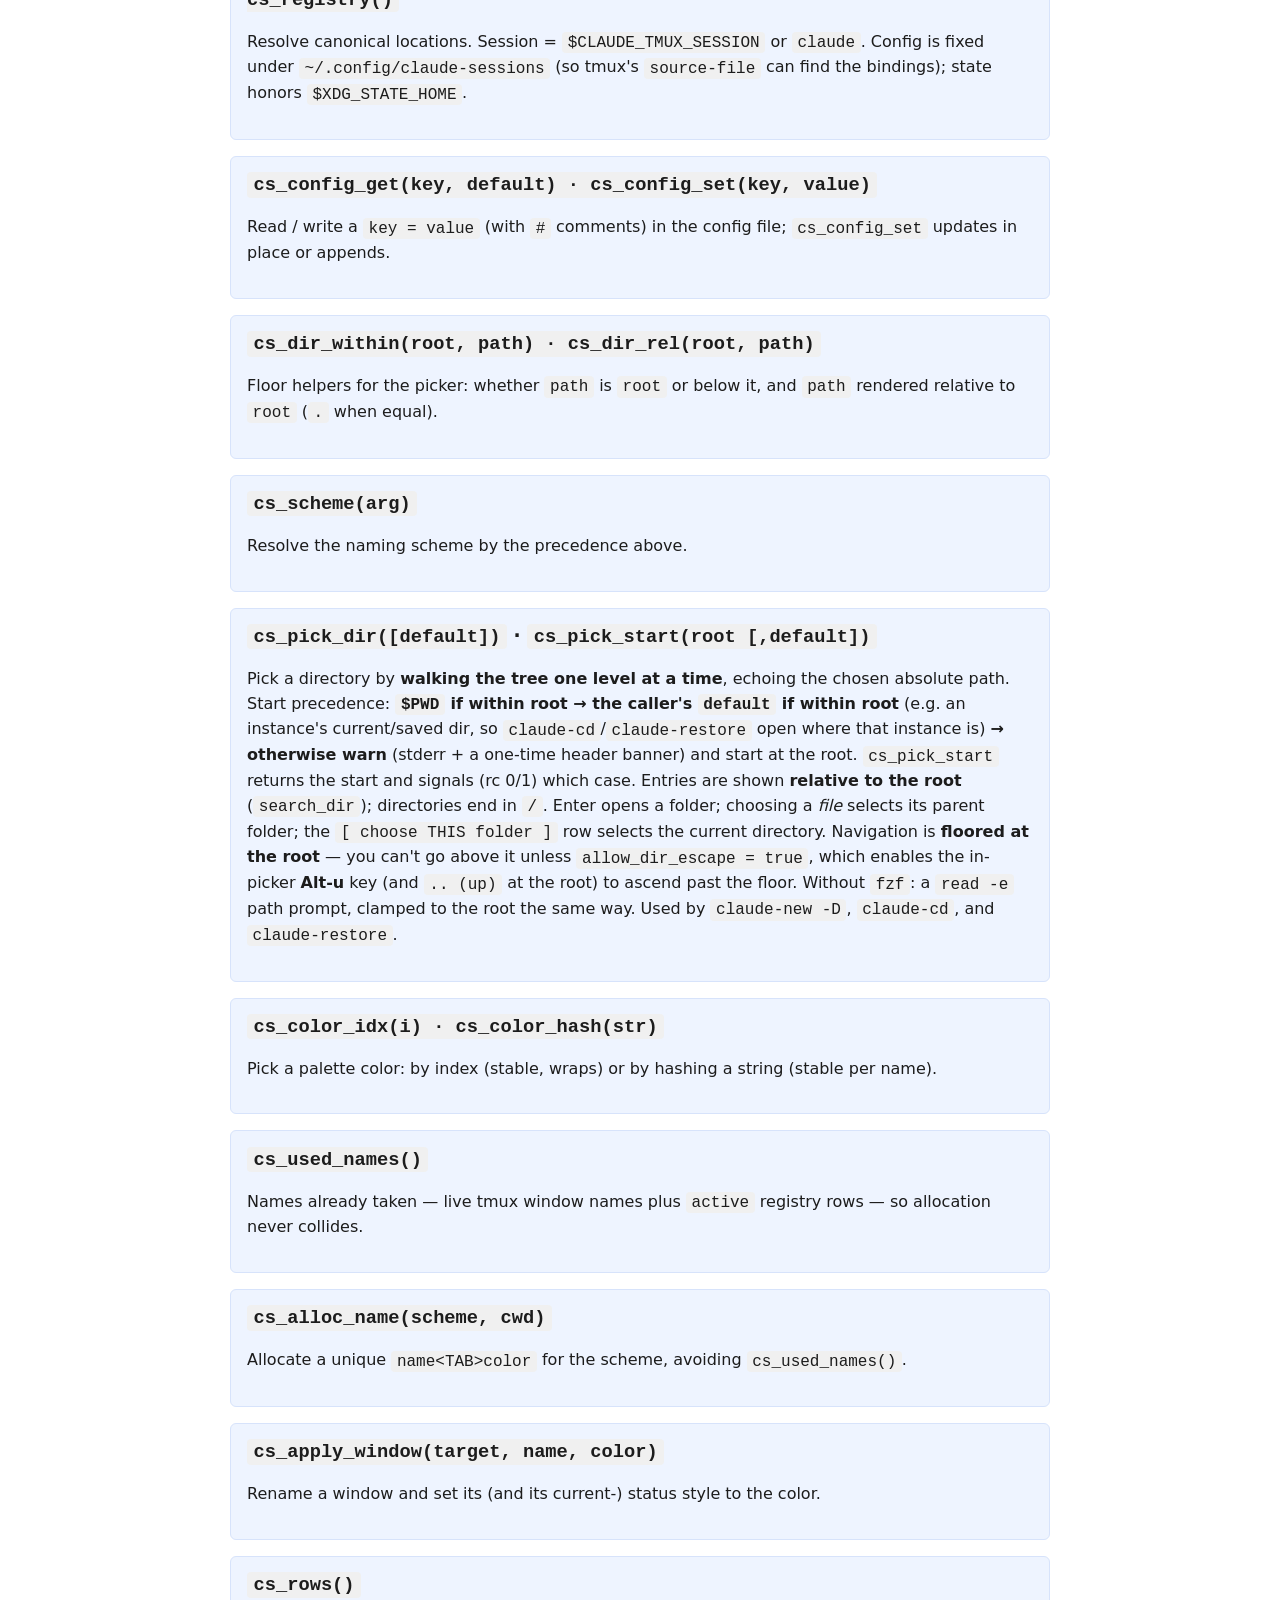
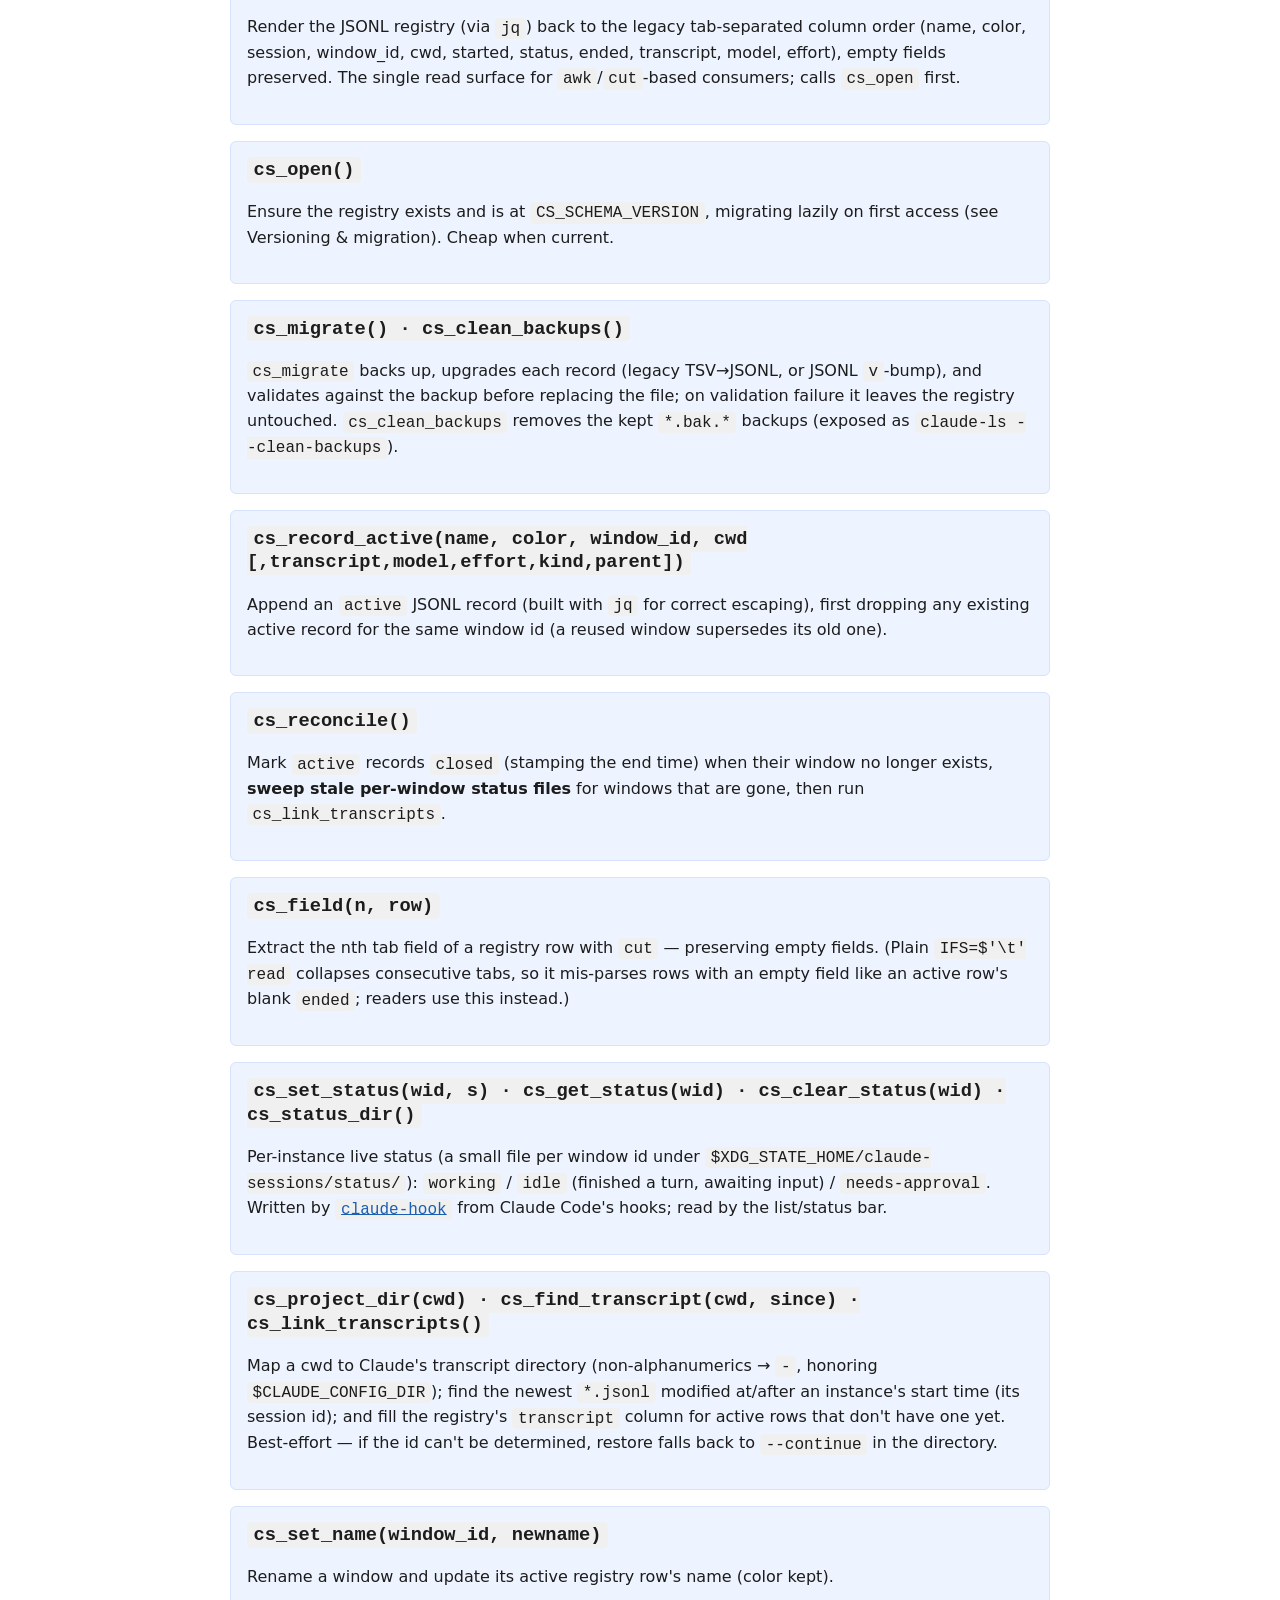
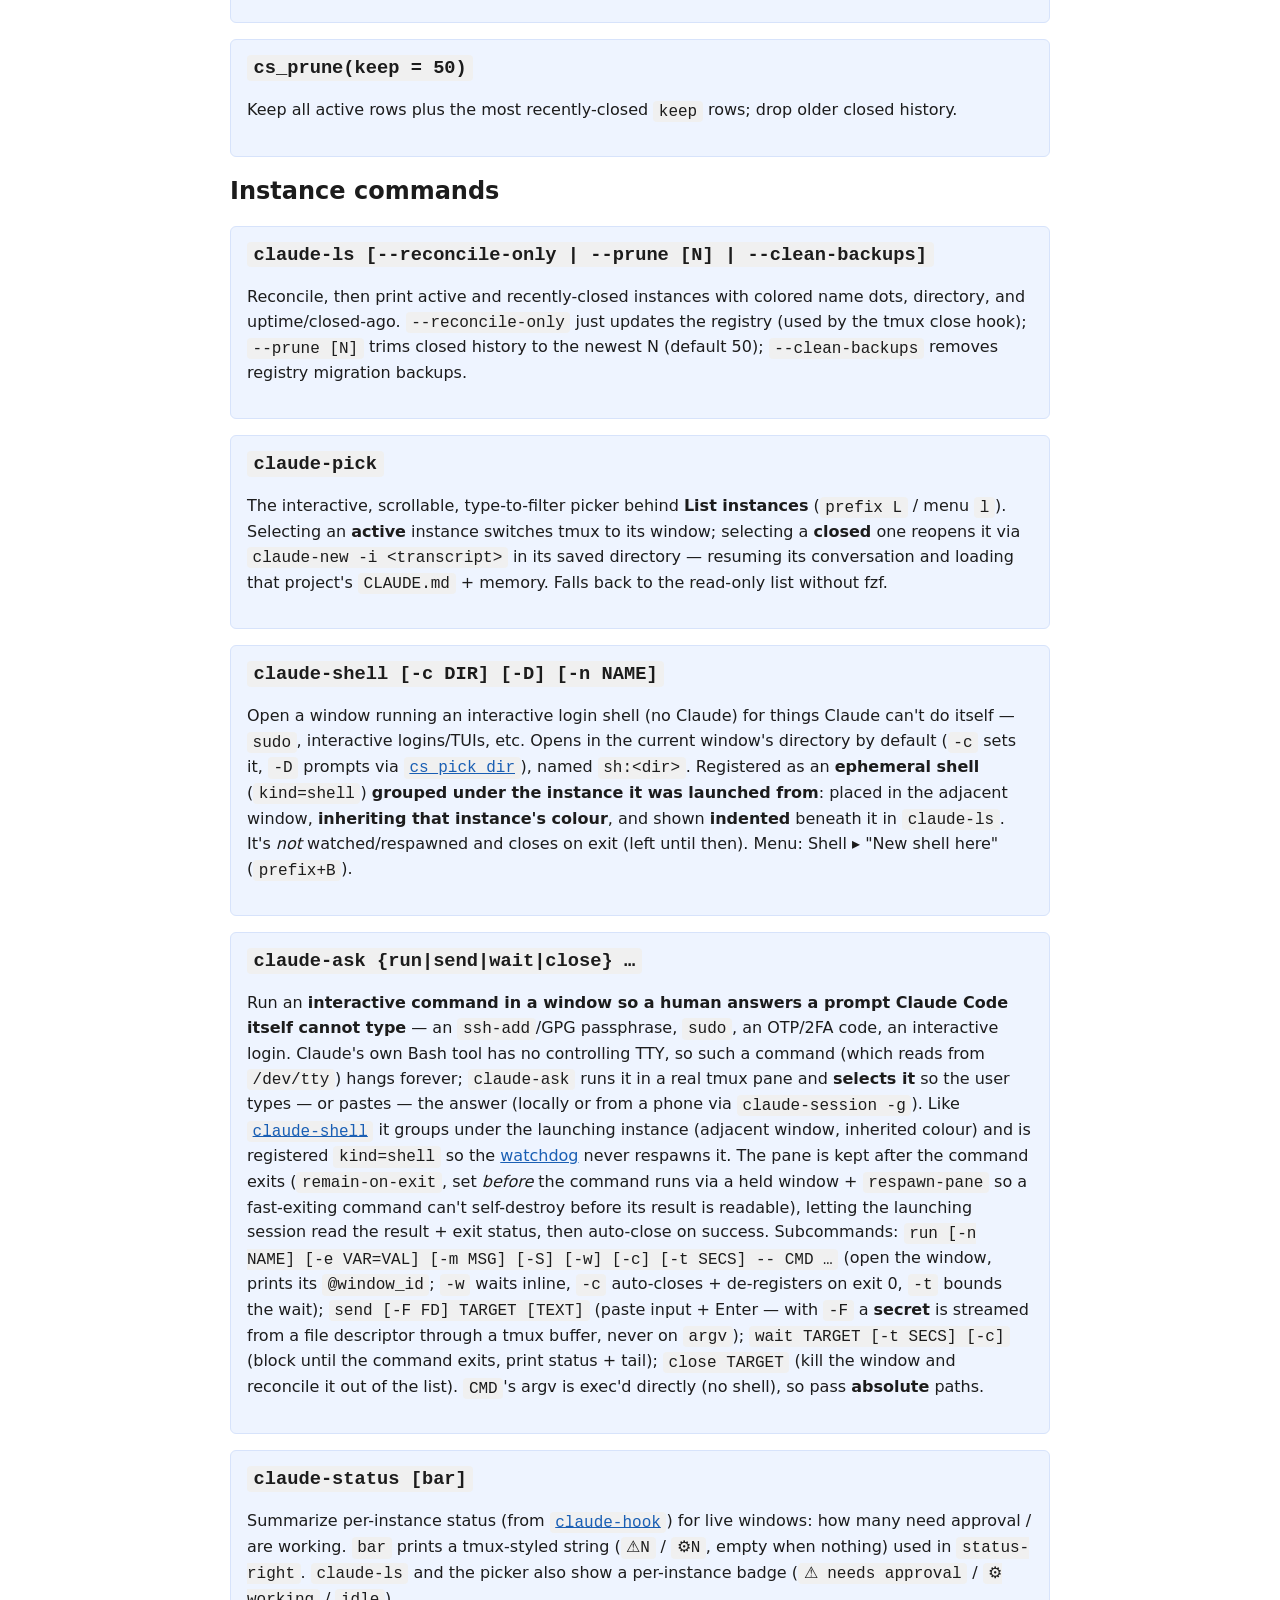
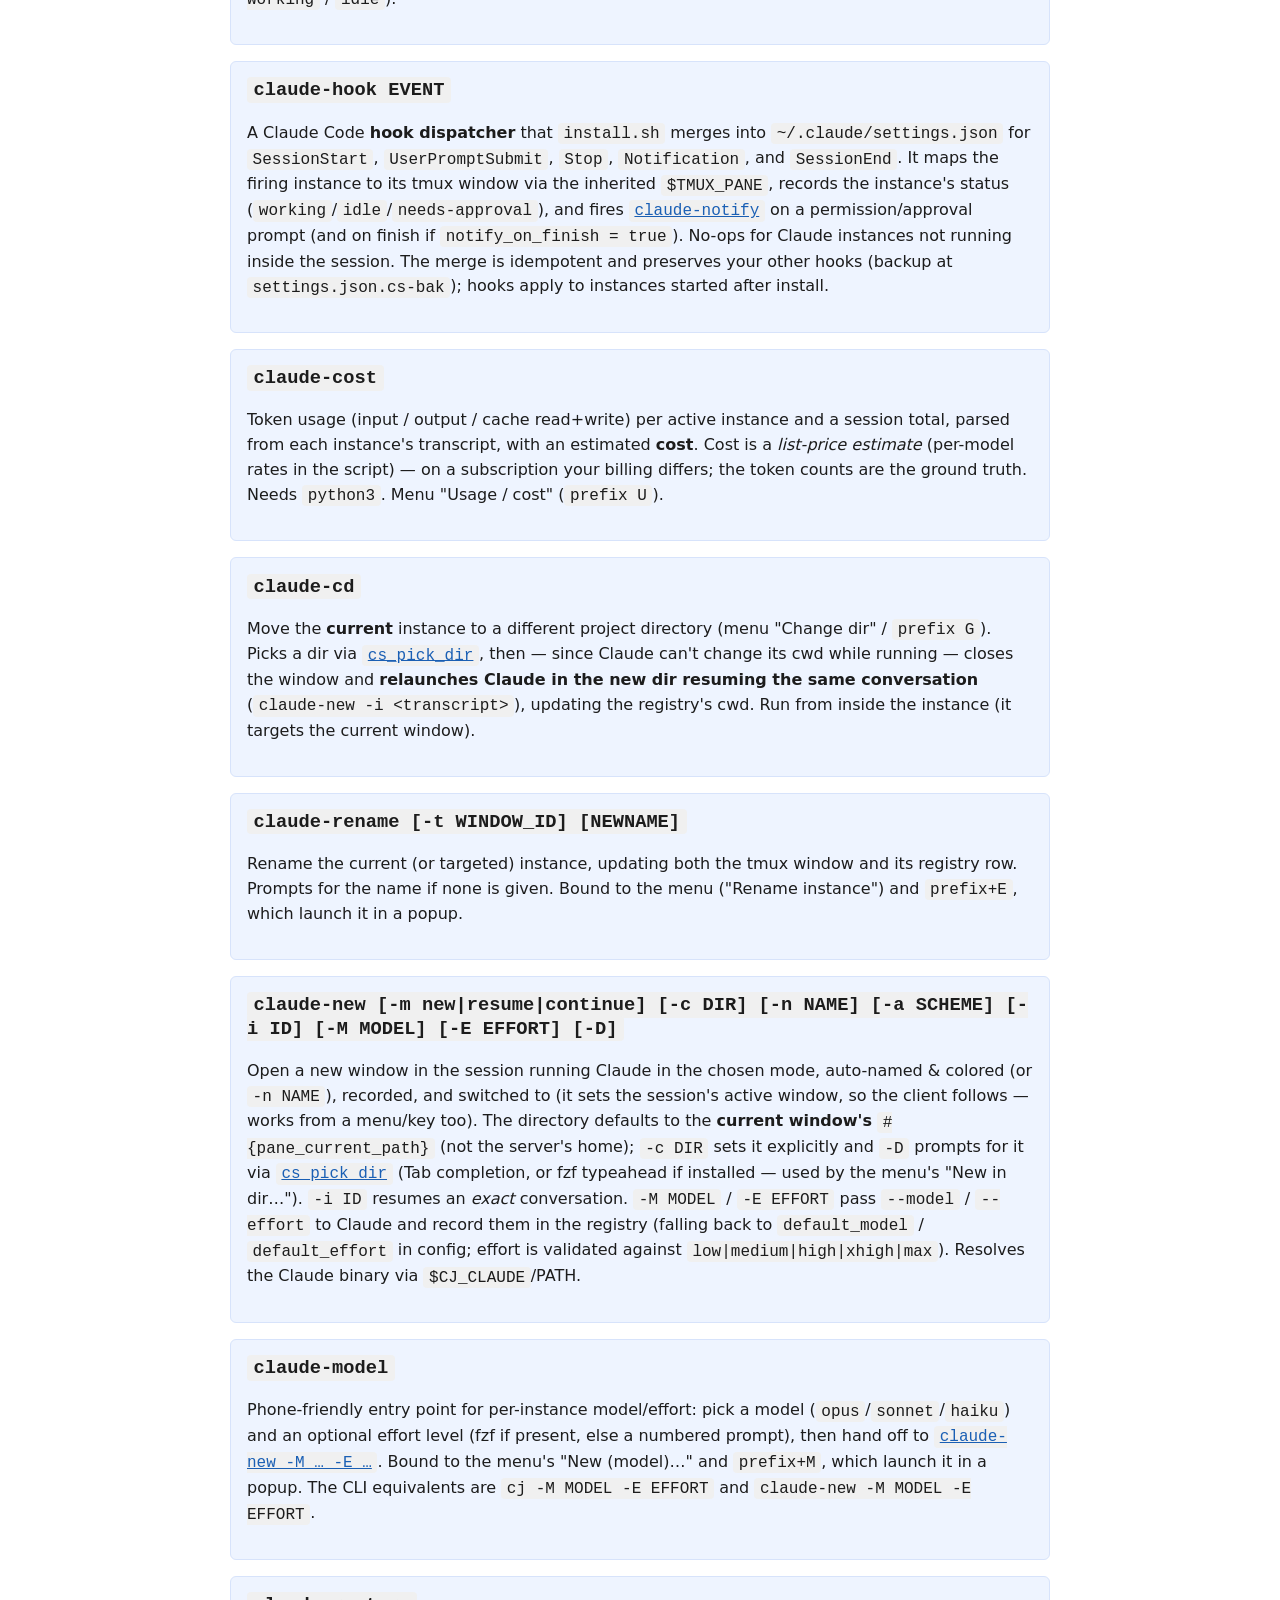
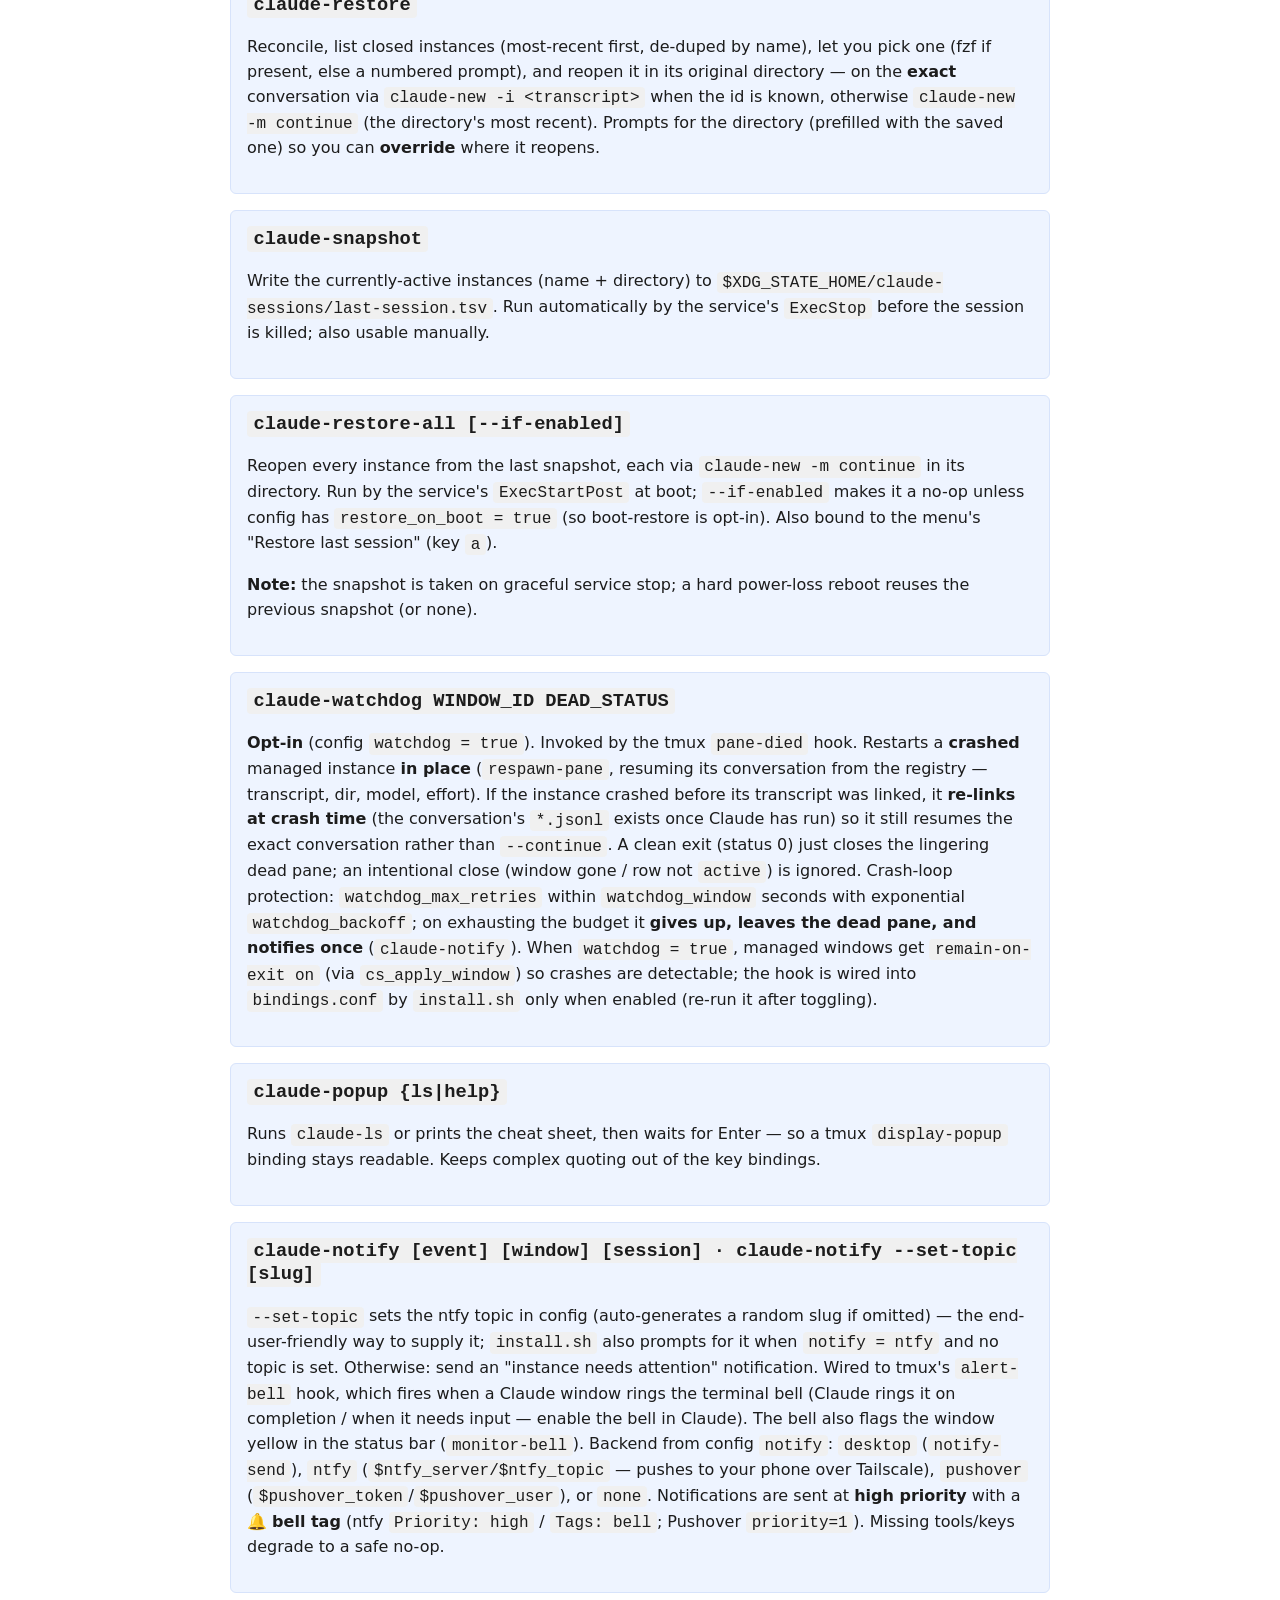
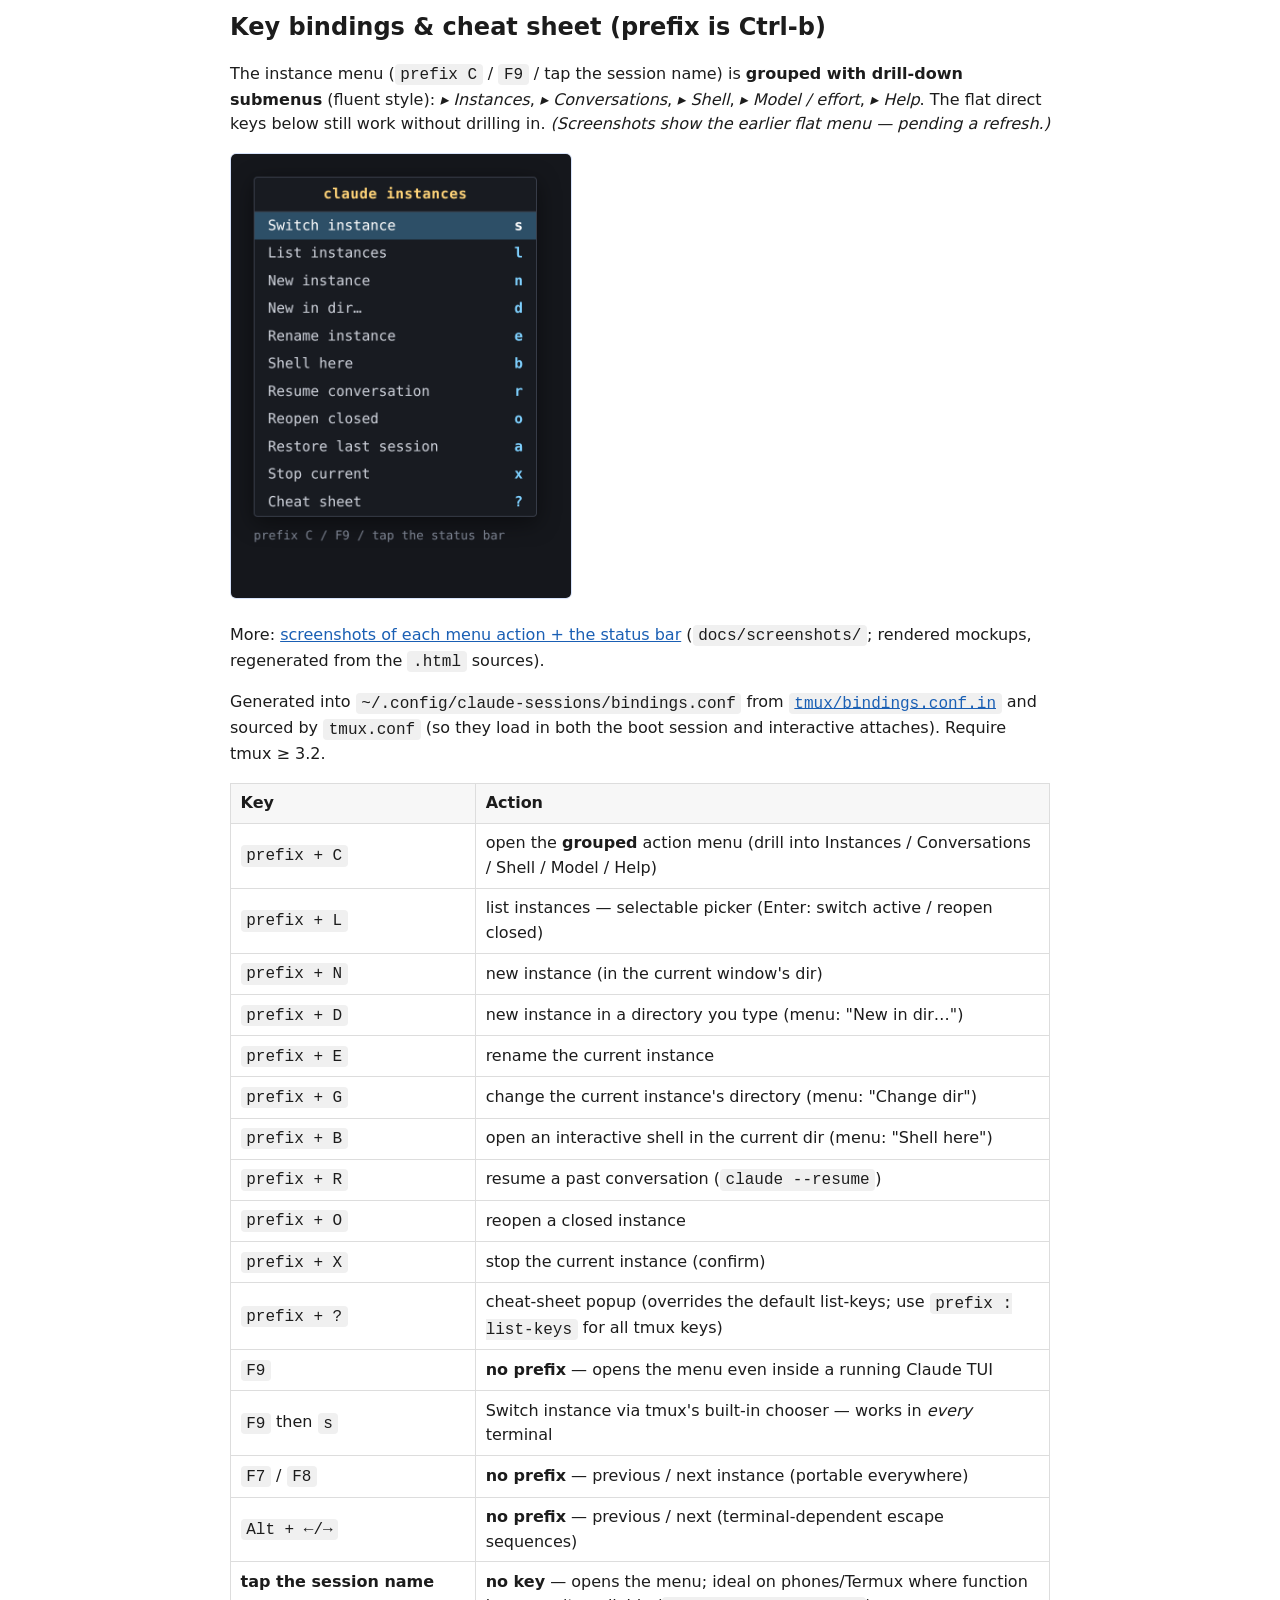
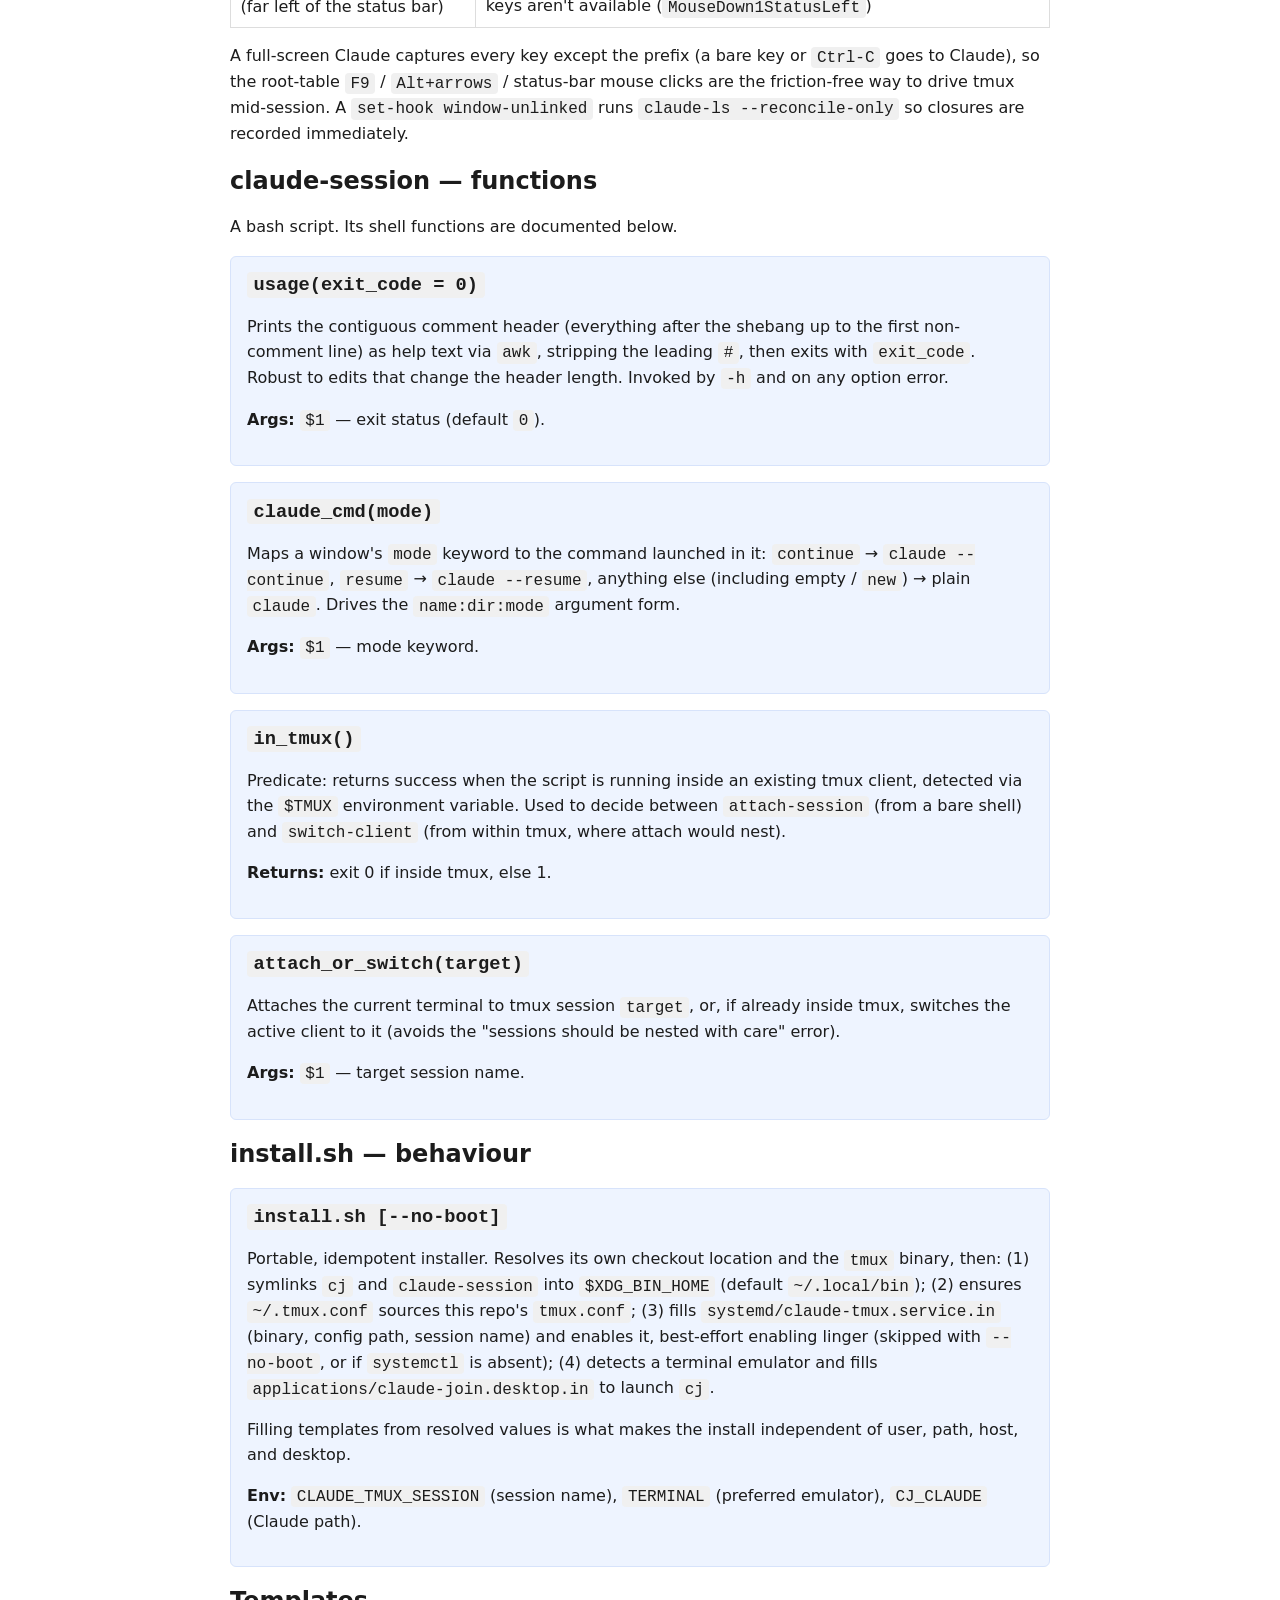
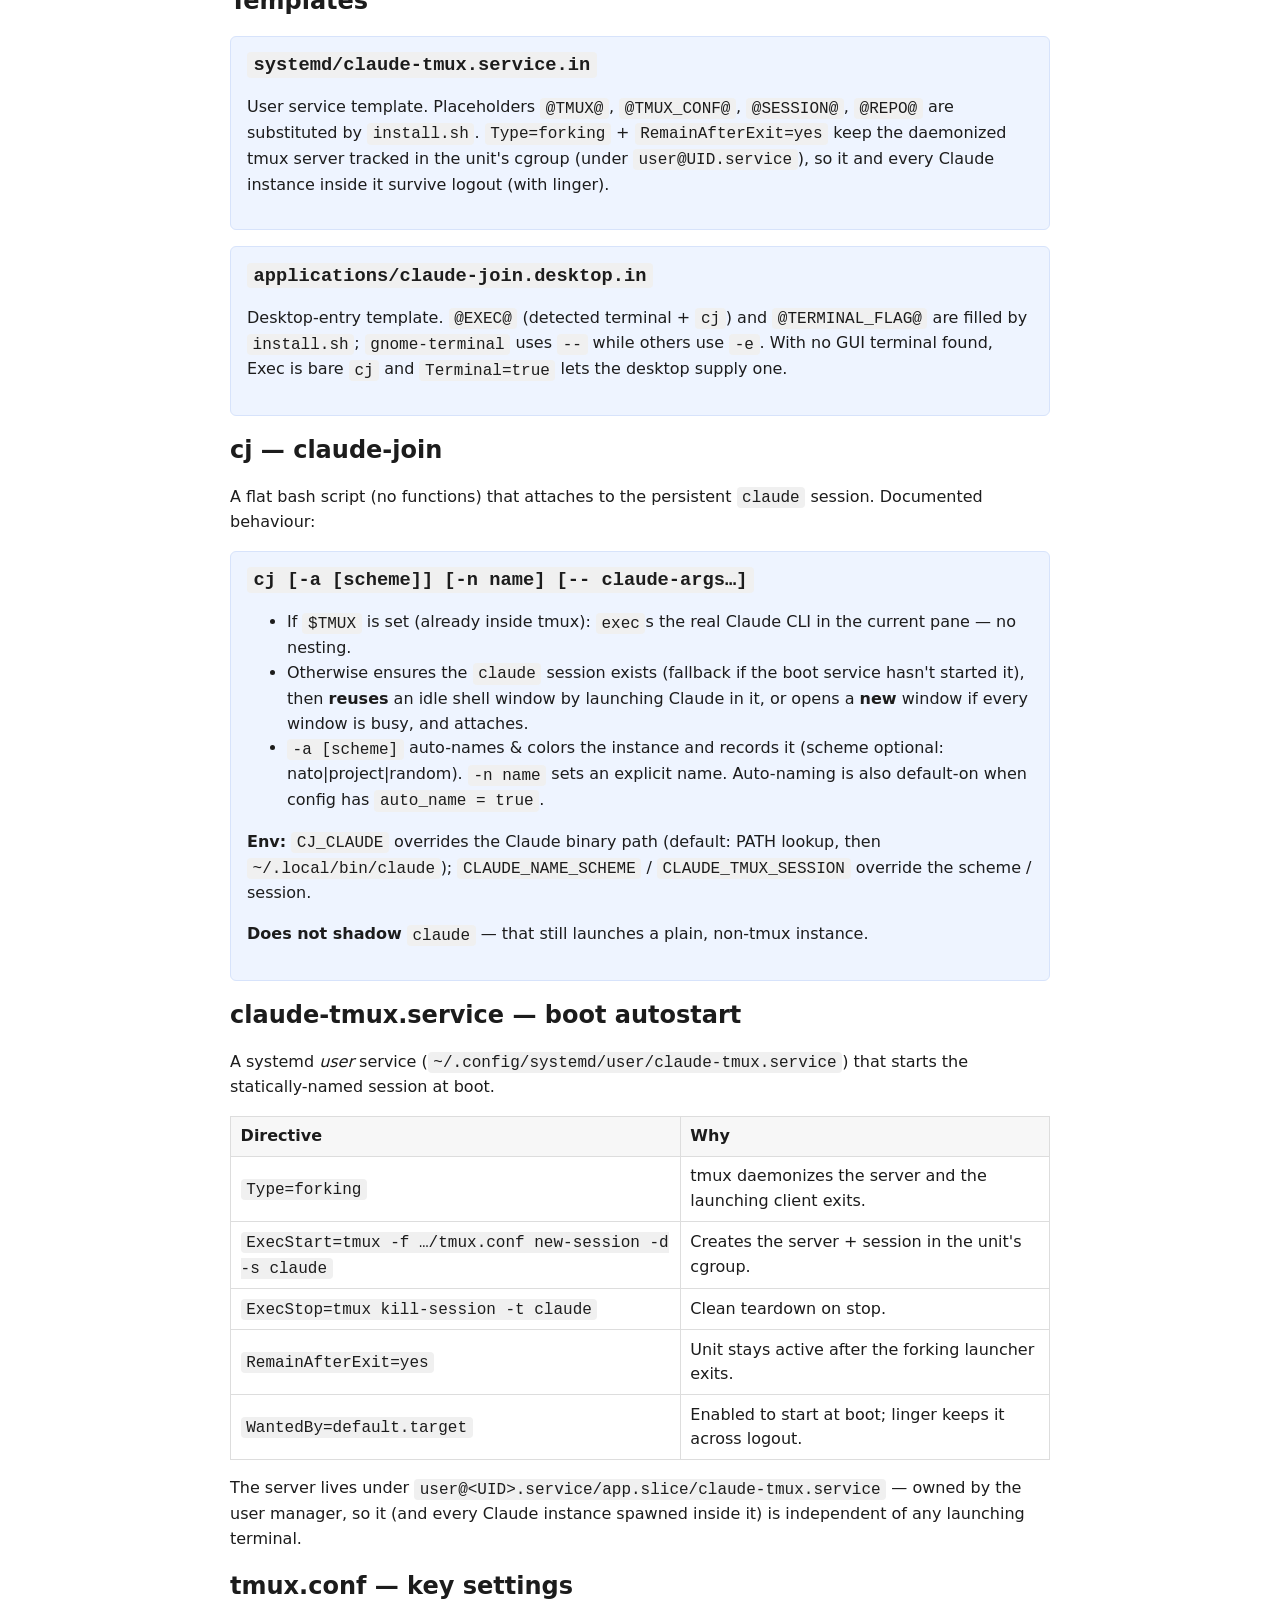
==== commit f8264d4e: "docs(ask): document claude-ask in full reference + test/completion notes docs/index.html (the per-sc" ====
--- a/docs/index.html
+++ b/docs/index.html
@@ -45,6 +45,7 @@
   <tr><td><a href="../claude-watchdog"><code>claude-watchdog</code></a></td><td>Opt-in: restart a crashed instance in place (pane-died hook).</td></tr>
   <tr><td><a href="../claude-rename"><code>claude-rename</code></a></td><td>Rename an instance (window + registry).</td></tr>
   <tr><td><a href="../claude-shell"><code>claude-shell</code></a></td><td>Open an interactive shell window (for commands Claude can't run), in the current dir.</td></tr>
+  <tr><td><a href="../claude-ask"><code>claude-ask</code></a></td><td>Run an interactive command (ssh-add/sudo/OTP/login) in a grouped window so a human answers a prompt Claude can't type; <code>run</code>/<code>send</code>/<code>wait</code>/<code>close</code>.</td></tr>
   <tr><td><a href="../claude-cd"><code>claude-cd</code></a></td><td>Move the current instance to a chosen directory, relaunching it there (resume) + updating the registry.</td></tr>
   <tr><td><a href="../claude-hook"><code>claude-hook</code></a></td><td>Claude Code hook dispatcher: records per-instance status + notifies on approval prompts.</td></tr>
   <tr><td><a href="../claude-status"><code>claude-status</code></a></td><td>Summarize instance status (⚠ needs-approval / ⚙ working) for the tmux status bar.</td></tr>
@@ -53,6 +54,7 @@
   <tr><td><a href="../completions/claude-sessions.bash"><code>completions/claude-sessions.bash</code></a></td><td>Bash completion (sourced from <code>~/.bashrc</code>).</td></tr>
   <tr><td><a href="../tests/lib.bats"><code>tests/lib.bats</code></a></td><td>Unit tests for <code>lib.sh</code> (run with <code>bats tests/</code>).</td></tr>
   <tr><td><a href="../tests/integration.sh"><code>tests/integration.sh</code></a></td><td>End-to-end tests: fzf picker (send-keys in a pane) + popup exec (display-popup); private socket; skips without tmux/fzf.</td></tr>
+  <tr><td><a href="../tests/watchdog.sh"><code>tests/watchdog.sh</code></a></td><td>Watchdog crash/respawn/give-up logic against a fake <code>tmux</code> (run with <code>bash tests/watchdog.sh</code>).</td></tr>
   <tr><td><a href="../claude-session"><code>claude-session</code></a></td><td>General launcher: build a named session, one Claude per window (resume modes, <code>-a</code>).</td></tr>
   <tr><td><a href="../lib.sh"><code>lib.sh</code></a></td><td>Shared helpers: config, naming schemes, color palette, the instance registry.</td></tr>
   <tr><td><a href="../config.example"><code>config.example</code></a></td><td>Default config (<code>name_scheme</code>, <code>auto_name</code>).</td></tr>
@@ -224,6 +226,31 @@
 colour</strong>, and shown <strong>indented</strong> beneath it in
 <code>claude-ls</code>. It's <em>not</em> watched/respawned and closes on exit
 (left until then). Menu: Shell ▸ "New shell here" (<code>prefix+B</code>).</p></div>
+<div class="sym"><h3 id="cmd-ask"><code>claude-ask {run|send|wait|close} …</code></h3>
+<p>Run an <strong>interactive command in a window so a human answers a prompt
+Claude Code itself cannot type</strong> — an <code>ssh-add</code>/GPG passphrase,
+<code>sudo</code>, an OTP/2FA code, an interactive login. Claude's own Bash tool
+has no controlling TTY, so such a command (which reads from <code>/dev/tty</code>)
+hangs forever; <code>claude-ask</code> runs it in a real tmux pane and
+<strong>selects it</strong> so the user types — or pastes — the answer (locally or
+from a phone via <code>claude-session -g</code>). Like
+<a href="#cmd-shell"><code>claude-shell</code></a> it groups under the launching
+instance (adjacent window, inherited colour) and is registered
+<code>kind=shell</code> so the <a href="#cmd-watchdog">watchdog</a> never respawns
+it. The pane is kept after the command exits (<code>remain-on-exit</code>, set
+<em>before</em> the command runs via a held window + <code>respawn-pane</code> so a
+fast-exiting command can't self-destroy before its result is readable), letting
+the launching session read the result + exit status, then auto-close on success.
+Subcommands: <code>run [-n NAME] [-e VAR=VAL] [-m MSG] [-S] [-w] [-c] [-t SECS]
+-- CMD …</code> (open the window, prints its <code>@window_id</code>; <code>-w</code>
+waits inline, <code>-c</code> auto-closes + de-registers on exit&nbsp;0,
+<code>-t</code> bounds the wait); <code>send [-F FD] TARGET [TEXT]</code> (paste
+input + Enter — with <code>-F</code> a <strong>secret</strong> is streamed from a
+file descriptor through a tmux buffer, never on <code>argv</code>);
+<code>wait TARGET [-t SECS] [-c]</code> (block until the command exits, print status
++ tail); <code>close TARGET</code> (kill the window and reconcile it out of the
+list). <code>CMD</code>'s argv is exec'd directly (no shell), so pass
+<strong>absolute</strong> paths.</p></div>
 <div class="sym"><h3 id="cmd-status"><code>claude-status [bar]</code></h3>
 <p>Summarize per-instance status (from <a href="#cmd-hook"><code>claude-hook</code></a>)
 for live windows: how many need approval / are working. <code>bar</code> prints a
